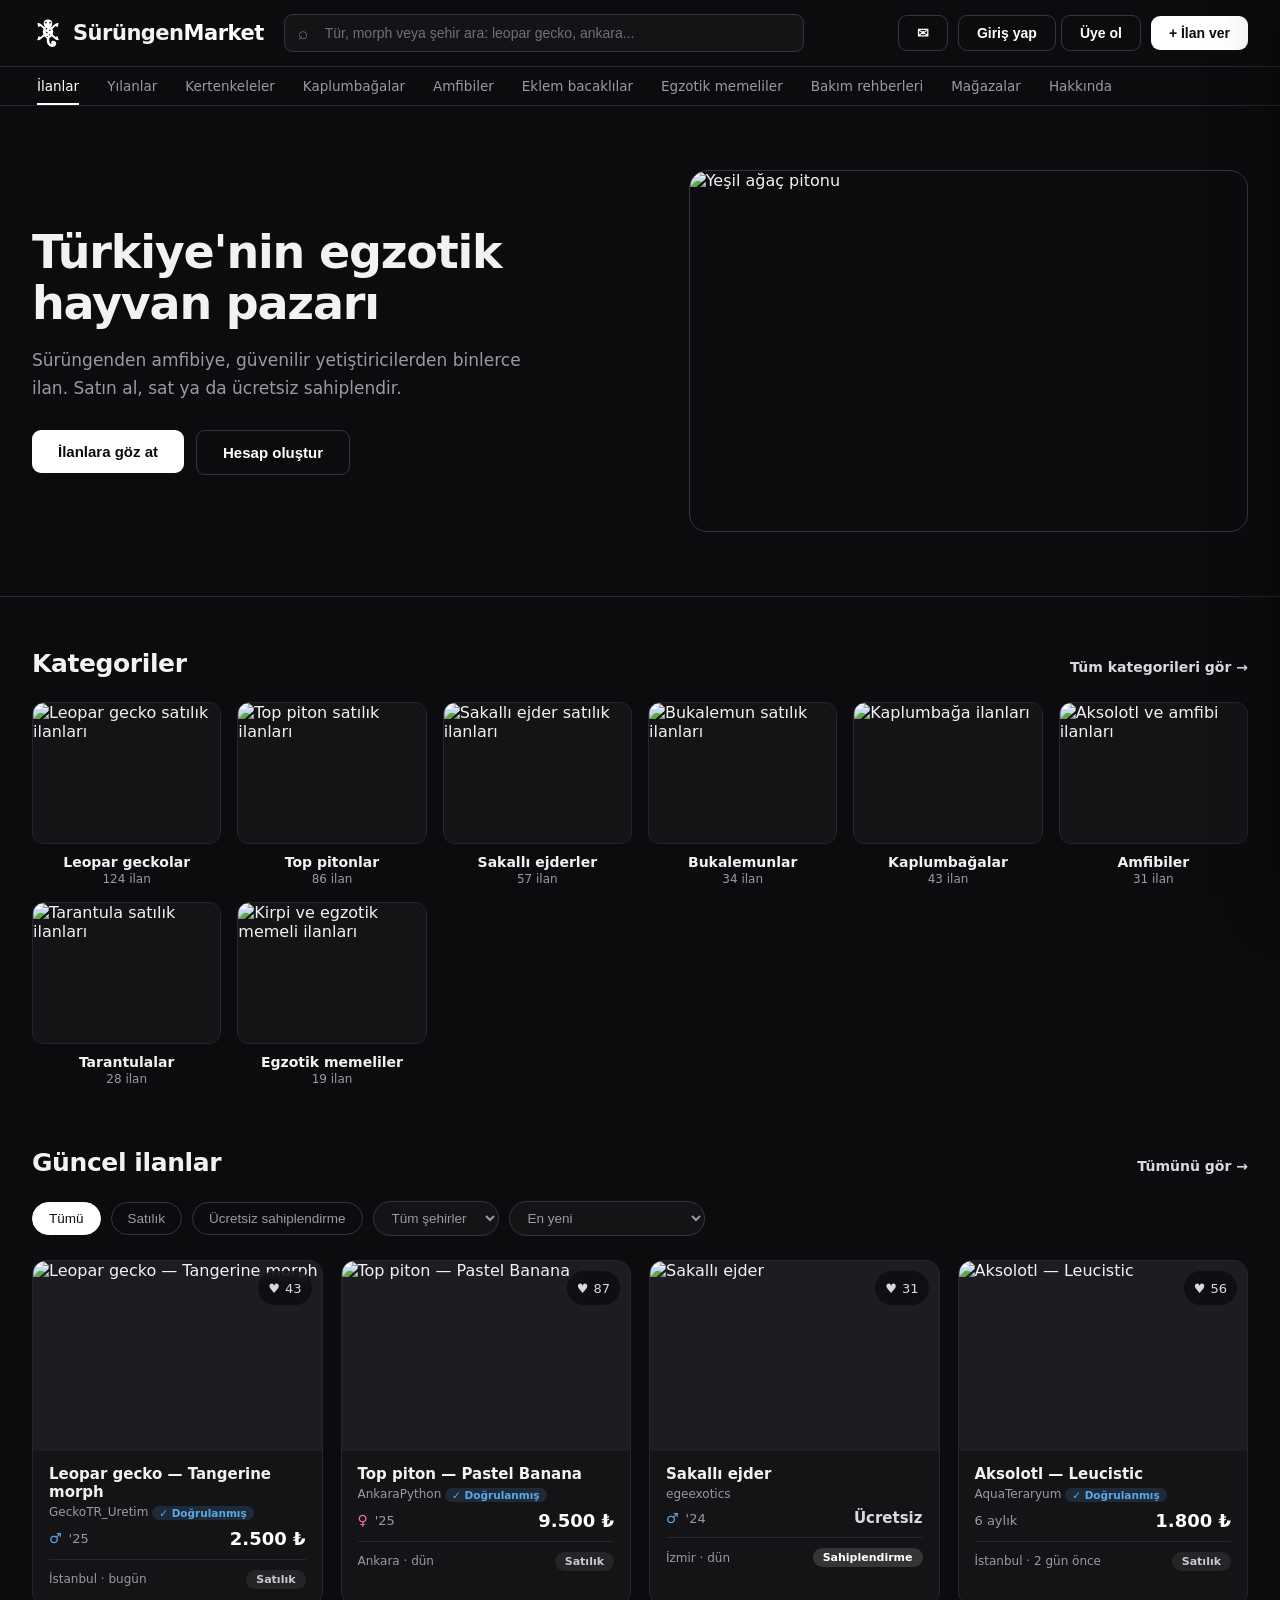
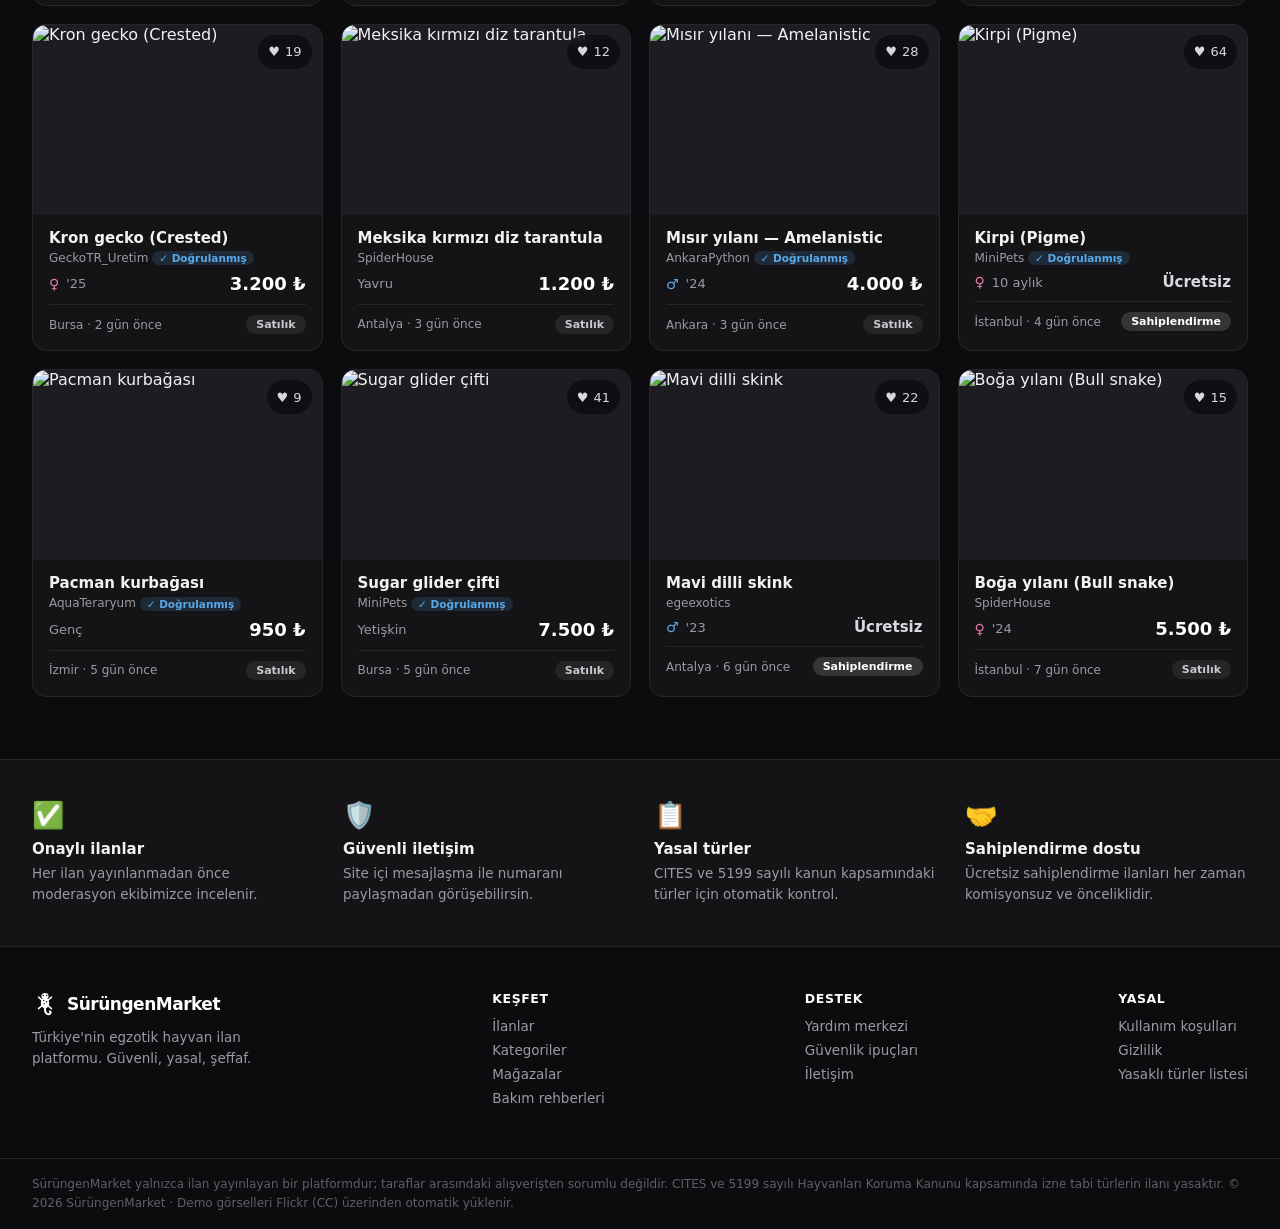
==== index.html @ 418d8f0f "Add files via upload" ====
<!DOCTYPE html>
<html lang="tr">
<head>
<meta charset="UTF-8">
<meta name="viewport" content="width=device-width, initial-scale=1.0">
<title>Sürüngen Market — Türkiye'nin Egzotik Hayvan Pazarı | Satılık & Ücretsiz Sahiplendirme İlanları</title>
<meta name="description" content="Türkiye'nin en kapsamlı egzotik hayvan ilan platformu ve bakım rehberi. Leopar gecko, top piton, sakallı ejder, aksolotl, çinçilla, sultan papağanı ve 70+ tür için detaylı bakım bilgisi. Satılık ilanlar ve ücretsiz sahiplendirme, güvenli site içi mesajlaşma, doğrulanmış satıcılar.">
<meta name="keywords" content="egzotik hayvan, sürüngen satılık, leopar gecko fiyat, top piton satılık, ball python, sakallı ejder, bearded dragon, aksolotl satılık, kron gecko, crested gecko, mısır yılanı, corn snake, tarantula satılık, kirpi sahiplendirme, sugar glider, bukalemun, kaplumbağa, amfibi, teraryum, morph, hayvan sahiplendirme, egzotik hayvan ilanları türkiye">
<meta name="author" content="SürüngenMarket">
<meta name="robots" content="index, follow, max-image-preview:large">
<meta name="theme-color" content="#0c0c0e">
<link rel="canonical" href="https://www.surungenmarket.com/">
<meta property="og:type" content="website">
<meta property="og:site_name" content="SürüngenMarket">
<meta property="og:title" content="Sürüngen Market — Türkiye'nin Egzotik Hayvan Pazarı">
<meta property="og:description" content="Sürüngenden amfibiye binlerce egzotik hayvan ilanı. Satın al, sat ya da ücretsiz sahiplendir. Bakım rehberleri ve güvenli mesajlaşma ile.">
<meta property="og:url" content="https://www.surungenmarket.com/">
<meta property="og:image" content="https://www.surungenmarket.com/og-image.jpg">
<meta property="og:locale" content="tr_TR">
<meta name="twitter:card" content="summary_large_image">
<meta name="twitter:title" content="Sürüngen Market — Türkiye'nin Egzotik Hayvan Pazarı">
<meta name="twitter:description" content="Leopar gecko, top piton, aksolotl ve daha fazlası. Türkiye'nin egzotik hayvan ilan platformu.">
<script type="application/ld+json">
{
  "@context": "https://schema.org",
  "@type": "Organization",
  "name": "SürüngenMarket",
  "url": "https://www.surungenmarket.com",
  "logo": "https://www.surungenmarket.com/logo.svg",
  "description": "Türkiye'nin egzotik hayvan ilan ve ücretsiz sahiplendirme platformu",
  "areaServed": "TR",
  "sameAs": []
}
</script>
<script type="application/ld+json">
{
  "@context": "https://schema.org",
  "@type": "WebSite",
  "name": "SürüngenMarket",
  "url": "https://www.surungenmarket.com",
  "inLanguage": "tr",
  "potentialAction": {
    "@type": "SearchAction",
    "target": "https://www.surungenmarket.com/ara?q={search_term_string}",
    "query-input": "required name=search_term_string"
  }
}
</script>
<script type="application/ld+json">
{
  "@context": "https://schema.org",
  "@type": "FAQPage",
  "mainEntity": [
    { "@type": "Question", "name": "SürüngenMarket'te ilan vermek ücretli mi?", "acceptedAnswer": { "@type": "Answer", "text": "Hayır. İlan vermek ve sahiplendirme ilanları tamamen ücretsizdir. Ücretsiz sahiplendirme ilanları her zaman komisyonsuzdur." } },
    { "@type": "Question", "name": "Türkiye'de hangi egzotik hayvanlar yasal?", "acceptedAnswer": { "@type": "Answer", "text": "Leopar gecko, top piton, mısır yılanı, sakallı ejder, aksolotl gibi üretim kökenli türler yasaldır. CITES kapsamındaki türler, zehirli yılanlar, timsahlar ve doğadan toplanmış yerli türler yasaktır veya izne tabidir." } },
    { "@type": "Question", "name": "Leopar gecko bakımı zor mu?", "acceptedAnswer": { "@type": "Answer", "text": "Leopar gecko, başlangıç seviyesi için en uygun sürüngenlerden biridir. 60x40 cm teraryum, alttan ısıtma (28-32°C) ve böcek bazlı beslenme ile 15-20 yıl yaşayabilir." } },
    { "@type": "Question", "name": "Egzotik hayvan alırken nelere dikkat etmeliyim?", "acceptedAnswer": { "@type": "Answer", "text": "Üretim belgesini isteyin, hayvanı elden teslim alın, görmeden kapora göndermeyin, sağlık durumunu kontrol edin ve türün yasal statüsünü doğrulayın." } }
  ]
}
</script>
<style>
  :root {
    --bg: #0c0c0e;
    --bg-2: #141417;
    --bg-3: #1c1c21;
    --border: #26262c;
    --border-2: #35353d;
    --text: #f2f2f4;
    --muted: #9a9aa3;
    --blue: #5aa8e8;
    --pink: #e87aa4;
    --red: #ff6b6b;
  }
  * { margin: 0; padding: 0; box-sizing: border-box; }
  html { scroll-behavior: smooth; }
  body { font-family: 'Segoe UI', system-ui, -apple-system, sans-serif; background: var(--bg); color: var(--text); }
  img { display: block; }

  /* ---------- Üst bar ---------- */
  header { background: var(--bg); position: sticky; top: 0; z-index: 50; border-bottom: 1px solid var(--border); }
  .topbar { display: flex; align-items: center; gap: 20px; padding: 14px 32px; max-width: 1360px; margin: 0 auto; }
  .logo { font-size: 21px; font-weight: 800; letter-spacing: -0.5px; white-space: nowrap; display: flex; align-items: center; gap: 9px; cursor: pointer; user-select: none; transition: opacity .15s; }
  .logo:hover { opacity: .85; }
  .logo svg { flex-shrink: 0; transition: transform .3s ease; }
  .logo:hover svg { transform: rotate(-8deg); }
  .logo span { color: #fff; }
  .search { flex: 1; max-width: 520px; position: relative; }
  .search input {
    width: 100%; padding: 10px 16px 10px 40px; border-radius: 9px; border: 1px solid var(--border-2);
    background: var(--bg-2); color: #fff; font-size: 14px; outline: none; transition: border-color .2s, box-shadow .2s;
  }
  .search input:focus { border-color: #fff; box-shadow: 0 0 0 3px rgba(255,255,255,.1); }
  .search input::placeholder { color: #6f6f78; }
  .search::before { content: "⌕"; position: absolute; left: 14px; top: 50%; transform: translateY(-50%); color: #6f6f78; font-size: 17px; }
  .auth { margin-left: auto; display: flex; gap: 10px; align-items: center; }
  .btn { padding: 9px 18px; border-radius: 9px; font-size: 14px; font-weight: 600; cursor: pointer; border: none; transition: transform .15s, opacity .15s, background .15s; }
  .btn:hover { opacity: .9; transform: translateY(-1px); }
  .btn:active { transform: scale(.97); }
  .btn-ghost { background: transparent; color: #fff; border: 1px solid var(--border-2); }
  .btn-ghost:hover { background: var(--bg-3); }
  .btn-primary { background: #fff; color: #0c0c0e; }
  nav ul { display: flex; gap: 2px; list-style: none; max-width: 1360px; margin: 0 auto; padding: 0 24px; overflow-x: auto; border-top: 1px solid var(--border); }
  nav a { display: block; padding: 11px 13px; color: var(--muted); text-decoration: none; font-size: 13.5px; font-weight: 500; white-space: nowrap; position: relative; transition: color .15s; }
  nav a::after { content: ""; position: absolute; left: 13px; right: 13px; bottom: 0; height: 2px; background: #fff; transform: scaleX(0); transition: transform .2s; }
  nav a:hover, nav a.active { color: #fff; }
  nav a:hover::after, nav a.active::after { transform: scaleX(1); }

  /* ---------- Hero ---------- */
  .hero { position: relative; overflow: hidden; border-bottom: 1px solid var(--border); }
  .hero-inner { max-width: 1360px; margin: 0 auto; padding: 64px 32px; display: flex; align-items: center; gap: 48px; }
  .hero h1 { font-size: 46px; font-weight: 800; letter-spacing: -1.2px; line-height: 1.12; margin-bottom: 16px; }
  .hero p { color: var(--muted); font-size: 17px; line-height: 1.65; max-width: 500px; margin-bottom: 28px; }
  .hero .actions { display: flex; gap: 12px; }
  .hero .btn { padding: 13px 26px; font-size: 15px; }
  .hero-img { margin-left: auto; width: 46%; max-width: 560px; border-radius: 18px; overflow: hidden; border: 1px solid var(--border-2); animation: float 7s ease-in-out infinite; }
  .hero-img img { width: 100%; height: 360px; object-fit: cover; }
  @keyframes float { 0%,100% { transform: translateY(0); } 50% { transform: translateY(-10px); } }

  /* ---------- Bölümler ---------- */
  .section { max-width: 1360px; margin: 0 auto; padding: 52px 32px 10px; }
  .section-head { display: flex; align-items: baseline; justify-content: space-between; margin-bottom: 24px; }
  .section-head h2 { font-size: 25px; font-weight: 700; letter-spacing: -0.4px; }
  .section-head a { color: #d8d8de; font-size: 14px; font-weight: 600; text-decoration: none; }
  .section-head a:hover { color: #fff; text-decoration: underline; }

  .reveal { opacity: 0; transform: translateY(24px); transition: opacity .6s ease, transform .6s ease; }
  .reveal.in { opacity: 1; transform: translateY(0); }

  /* Kategoriler */
  .cats { display: grid; grid-template-columns: repeat(auto-fill, minmax(170px, 1fr)); gap: 16px; }
  .cat { text-decoration: none; color: var(--text); }
  .cat .thumb { border-radius: 12px; overflow: hidden; border: 1px solid var(--border); background: var(--bg-2); transition: transform .25s ease, border-color .25s, box-shadow .25s; }
  .cat .thumb img { width: 100%; height: 140px; object-fit: cover; transition: transform .45s ease; }
  .cat:hover .thumb { transform: translateY(-5px); border-color: #fff; box-shadow: 0 14px 30px rgba(0,0,0,.45); }
  .cat:hover .thumb img { transform: scale(1.09); }
  .cat .name { font-size: 14px; font-weight: 600; text-align: center; margin-top: 10px; }
  .cat .count { font-size: 12px; color: var(--muted); text-align: center; margin-top: 2px; }

  /* Filtreler */
  .filters { display: flex; gap: 10px; flex-wrap: wrap; align-items: center; margin-bottom: 24px; }
  .chip { padding: 8px 16px; border-radius: 99px; border: 1px solid var(--border-2); background: transparent; font-size: 13.5px; font-weight: 500; color: var(--muted); cursor: pointer; transition: all .2s; }
  .chip:hover { border-color: #fff; color: #fff; transform: translateY(-1px); }
  .chip.active { background: #fff; border-color: #fff; color: #0c0c0e; }
  .filters select { padding: 8px 14px; border-radius: 99px; border: 1px solid var(--border-2); background: var(--bg-2); font-size: 13.5px; color: var(--muted); cursor: pointer; outline: none; }

  /* İlan kartları */
  .grid { display: grid; grid-template-columns: repeat(auto-fill, minmax(240px, 1fr)); gap: 18px; padding-bottom: 52px; }
  .card {
    background: var(--bg-2); border: 1px solid var(--border); border-radius: 14px; overflow: hidden; cursor: pointer;
    transition: transform .25s ease, box-shadow .25s ease, border-color .25s;
  }
  .card:hover { transform: translateY(-6px); box-shadow: 0 18px 40px rgba(0,0,0,.5); border-color: var(--border-2); }
  .card .photo { height: 190px; position: relative; overflow: hidden; background: var(--bg-3); }
  .card .photo img { width: 100%; height: 100%; object-fit: cover; transition: transform .5s ease; }
  .card:hover .photo img { transform: scale(1.1); }
  .card .fav {
    position: absolute; top: 10px; right: 10px; background: rgba(12,12,14,.72); backdrop-filter: blur(4px);
    min-width: 34px; height: 34px; padding: 0 10px; border-radius: 99px; display: flex; align-items: center; justify-content: center;
    gap: 5px; font-size: 13px; color: #d8d8de; cursor: pointer; transition: transform .2s, color .2s; z-index: 2;
  }
  .card .fav:hover { transform: scale(1.12); color: var(--red); }
  .card .fav.liked { color: var(--red); }
  .card .body { padding: 14px 16px 16px; }
  .card .title { font-size: 15px; font-weight: 600; margin-bottom: 4px; }
  .card .seller { font-size: 12px; color: var(--muted); margin-bottom: 8px; }
  .card .row { display: flex; align-items: center; justify-content: space-between; }
  .card .info { display: flex; align-items: center; gap: 7px; font-size: 13px; color: var(--muted); }
  .sex { font-weight: 700; font-size: 14px; }
  .sex.m { color: var(--blue); }
  .sex.f { color: var(--pink); }
  .card .price { font-size: 18px; font-weight: 700; color: #fff; }
  .card .price.free { color: #d8d8de; font-size: 15px; }
  .card .foot { display: flex; align-items: center; justify-content: space-between; margin-top: 10px; padding-top: 10px; border-top: 1px solid var(--border); font-size: 12px; color: var(--muted); }
  .badge { font-size: 11px; font-weight: 600; padding: 3px 10px; border-radius: 99px; }
  .badge.satis { background: rgba(255,255,255,.07); color: #c9c9ce; }
  .badge.sahiplendirme { background: rgba(255,255,255,.14); color: #fff; }

  /* Güven şeridi */
  .trust { border-top: 1px solid var(--border); background: var(--bg-2); }
  .trust-inner { max-width: 1360px; margin: 0 auto; padding: 40px 32px; display: grid; grid-template-columns: repeat(auto-fit, minmax(220px, 1fr)); gap: 28px; }
  .trust-item .t-icon { font-size: 26px; margin-bottom: 10px; }
  .trust-item h3 { font-size: 15px; font-weight: 700; margin-bottom: 5px; }
  .trust-item p { font-size: 13.5px; color: var(--muted); line-height: 1.6; }

  /* Footer */
  footer { border-top: 1px solid var(--border); color: var(--muted); }
  .foot-inner { max-width: 1360px; margin: 0 auto; padding: 44px 32px; display: flex; flex-wrap: wrap; gap: 40px; justify-content: space-between; font-size: 13.5px; }
  footer .logo { font-size: 17px; }
  footer ul { list-style: none; }
  footer li { margin-bottom: 8px; }
  footer a { color: var(--muted); text-decoration: none; transition: color .15s; }
  footer a:hover { color: #fff; }
  footer h4 { color: #fff; font-size: 12.5px; text-transform: uppercase; letter-spacing: .6px; margin-bottom: 12px; }
  .legal { border-top: 1px solid var(--border); }
  .legal p { max-width: 1360px; margin: 0 auto; padding: 16px 32px; font-size: 12px; color: #5f5f68; line-height: 1.6; }

  /* ---------- İlan detay ---------- */
  #detail { display: none; max-width: 1360px; margin: 0 auto; padding: 20px 32px 64px; }
  #detail.open { display: block; animation: fadeIn .25s ease; }
  .crumb { display: flex; align-items: center; gap: 8px; font-size: 13px; color: var(--muted); margin-bottom: 20px; flex-wrap: wrap; }
  .crumb a { color: var(--muted); text-decoration: none; }
  .crumb a:hover { color: #fff; }
  .crumb .back { color: #fff; font-weight: 600; cursor: pointer; margin-right: 8px; }
  .d-grid { display: grid; grid-template-columns: 1.15fr .85fr; gap: 28px; align-items: start; }
  .d-photo { border-radius: 16px; overflow: hidden; border: 1px solid var(--border); background: var(--bg-2); }
  .d-photo img { width: 100%; height: 460px; object-fit: cover; }
  .d-thumbs { display: flex; gap: 10px; margin-top: 12px; }
  .d-thumbs img { width: 86px; height: 64px; object-fit: cover; border-radius: 9px; border: 2px solid transparent; cursor: pointer; opacity: .65; transition: all .2s; }
  .d-thumbs img:hover { opacity: 1; }
  .d-thumbs img.on { border-color: #fff; opacity: 1; }
  .d-desc { background: var(--bg-2); border: 1px solid var(--border); border-radius: 14px; padding: 18px 20px; margin-top: 18px; font-size: 14.5px; line-height: 1.7; color: #d4d4da; }
  .d-desc b { color: #fff; }
  .d-actions { display: flex; gap: 26px; justify-content: center; margin-top: 18px; color: var(--muted); font-size: 13px; }
  .d-actions span { display: flex; flex-direction: column; align-items: center; gap: 4px; cursor: pointer; transition: color .15s, transform .15s; }
  .d-actions span:hover { color: #fff; transform: translateY(-2px); }
  .d-actions span.liked-act { color: #ff6b6b; }
  .d-actions .i { font-size: 19px; }
  .d-info { background: var(--bg-2); border: 1px solid var(--border); border-radius: 16px; padding: 26px; position: sticky; top: 96px; }
  .d-info h1 { font-size: 27px; font-weight: 800; letter-spacing: -0.5px; line-height: 1.2; margin-bottom: 8px; }
  .d-info .kind { font-size: 14px; color: var(--muted); }
  .d-info .lat { font-size: 13px; color: var(--muted); font-style: italic; }
  .d-info .aid { font-size: 12px; color: #6f6f78; margin-top: 2px; }
  .d-price { font-size: 32px; font-weight: 800; margin: 16px 0; }
  .d-price.free { font-size: 26px; }
  .d-info .btn { width: 100%; padding: 13px; font-size: 15px; margin-bottom: 10px; }
  .d-specs { margin-top: 18px; font-size: 14px; }
  .d-specs .sp { display: flex; align-items: center; gap: 10px; padding: 7px 0; }
  .d-specs .k { color: var(--muted); min-width: 92px; font-weight: 600; font-size: 13px; }
  .d-specs .v { color: #e8e8ee; }
  .traits { display: flex; gap: 6px; flex-wrap: wrap; }
  .trait { font-size: 11.5px; font-weight: 600; padding: 3px 10px; border-radius: 99px; background: rgba(255,255,255,.07); color: #c9c9ce; }
  .trait.g { background: rgba(255,255,255,.12); color: #fff; }
  .seller-card { display: flex; align-items: center; gap: 12px; margin-top: 20px; padding-top: 18px; border-top: 1px solid var(--border); }
  .avatar { width: 44px; height: 44px; border-radius: 50%; background: rgba(255,255,255,.1); color: #fff; display: flex; align-items: center; justify-content: center; font-weight: 700; font-size: 15px; }
  .seller-card .sn { font-size: 14.5px; font-weight: 600; }
  .seller-card .sl { font-size: 12.5px; color: var(--muted); }
  .seller-card .btn { width: auto; margin: 0 0 0 auto; padding: 8px 16px; font-size: 13px; }
  @media (max-width: 900px) {
    .d-grid { grid-template-columns: 1fr; }
    .d-photo img { height: 280px; }
    .d-info { position: static; }
    #detail { padding: 16px 16px 48px; }
  }

  /* ---------- Modallar ---------- */
  .overlay { position: fixed; inset: 0; background: rgba(0,0,0,.7); display: none; align-items: flex-start; justify-content: center; z-index: 100; padding: 40px 16px; overflow-y: auto; }
  .overlay.open { display: flex; animation: fadeIn .2s ease; }
  @keyframes fadeIn { from { opacity: 0; } to { opacity: 1; } }
  .modal { background: var(--bg-2); border: 1px solid var(--border-2); border-radius: 16px; width: 100%; max-width: 560px; padding: 28px; animation: pop .25s ease; }
  @keyframes pop { from { transform: translateY(16px); opacity: 0; } to { transform: none; opacity: 1; } }
  .modal h2 { font-size: 20px; font-weight: 700; margin-bottom: 4px; }
  .modal .sub { font-size: 13.5px; color: var(--muted); margin-bottom: 20px; }
  .form-grid { display: grid; grid-template-columns: 1fr 1fr; gap: 14px; }
  .field { display: flex; flex-direction: column; gap: 6px; }
  .field.full { grid-column: 1 / -1; }
  .field label { font-size: 13px; font-weight: 600; }
  .field label .req { color: var(--red); }
  .field input, .field select, .field textarea {
    padding: 10px 12px; border: 1px solid var(--border-2); border-radius: 9px; font-size: 14px;
    font-family: inherit; outline: none; transition: border-color .15s; background: var(--bg); color: #fff;
  }
  .field input:focus, .field select:focus, .field textarea:focus { border-color: #fff; }
  .segment { display: flex; gap: 8px; }
  .segment button { flex: 1; padding: 10px; border: 1px solid var(--border-2); border-radius: 9px; background: var(--bg); color: var(--muted); font-size: 14px; font-weight: 500; cursor: pointer; transition: all .15s; }
  .segment button.sel-m { border-color: var(--blue); background: rgba(90,168,232,.12); color: var(--blue); }
  .segment button.sel-f { border-color: var(--pink); background: rgba(232,122,164,.12); color: var(--pink); }
  .segment button.sel-x { border-color: #fff; background: rgba(255,255,255,.08); color: #fff; }
  .upload {
    border: 1.5px dashed var(--border-2); border-radius: 10px; padding: 18px; text-align: center;
    color: var(--muted); font-size: 13.5px; cursor: pointer; transition: border-color .2s, background .2s;
  }
  .upload:hover, .upload.drag { border-color: #fff; background: rgba(255,255,255,.04); }
  .upload input { display: none; }
  .previews { display: flex; gap: 8px; margin-top: 10px; flex-wrap: wrap; }
  .previews .pv { position: relative; }
  .previews img { width: 74px; height: 56px; object-fit: cover; border-radius: 8px; border: 1px solid var(--border-2); }
  .previews .rm {
    position: absolute; top: -6px; right: -6px; width: 20px; height: 20px; border-radius: 50%;
    background: var(--red); color: #fff; font-size: 12px; line-height: 20px; text-align: center; cursor: pointer;
  }
  .modal .actions { display: flex; gap: 10px; justify-content: flex-end; margin-top: 22px; }
  .btn-cancel { background: var(--bg-3); color: var(--text); }
  .hint { font-size: 12px; color: var(--muted); }
  .form-err { display: none; color: var(--red); font-size: 13px; margin-top: 12px; }

  /* ---------- Üyelik ---------- */
  .tabs { display: flex; gap: 8px; margin-bottom: 18px; }
  .tab { flex: 1; padding: 10px; border-radius: 9px; border: 1px solid var(--border-2); background: transparent; color: var(--muted); font-size: 14px; font-weight: 600; cursor: pointer; transition: all .15s; }
  .tab.on { background: #fff; border-color: #fff; color: #0c0c0e; }

  /* ---------- Toast ---------- */
  .toast { position: fixed; bottom: 24px; right: 24px; z-index: 200; background: var(--bg-3); border: 1px solid var(--border-2); border-left: 3px solid #fff; padding: 13px 18px; border-radius: 10px; font-size: 13.5px; display: none; animation: pop .25s ease; max-width: 320px; }

  /* ---------- Doğrulama & rozet ---------- */
  .vbadge { display: inline-flex; align-items: center; gap: 3px; font-size: 11px; font-weight: 700; padding: 2px 9px; border-radius: 99px; background: rgba(90,168,232,.15); color: var(--blue); white-space: nowrap; vertical-align: middle; }
  .vbadge.sm { font-size: 10.5px; padding: 1px 7px; }
  .v-step { display: flex; align-items: center; gap: 10px; font-size: 14.5px; font-weight: 700; margin: 14px 0 8px; }
  .v-num { width: 24px; height: 24px; border-radius: 50%; background: rgba(255,255,255,.1); display: inline-flex; align-items: center; justify-content: center; font-size: 12.5px; }
  .v-num.v-ok { background: rgba(90,168,232,.18); color: var(--blue); }
  .v-info { font-size: 13.5px; color: var(--muted); line-height: 1.6; margin-bottom: 12px; }
  .unverified-chip { color: var(--amber, #f0b25a) !important; border-color: rgba(240,178,90,.4) !important; }

  /* ---------- Mesajlaşma ---------- */
  .msg-btn { position: relative; }
  .msg-btn .dot { position: absolute; top: 3px; right: 5px; width: 9px; height: 9px; border-radius: 50%; background: var(--red); display: none; }
  .msg-btn .dot.on { display: block; }
  .chat {
    position: fixed; top: 0; right: -400px; width: 380px; max-width: 96vw; height: 100vh; z-index: 120;
    background: var(--bg-2); border-left: 1px solid var(--border-2); display: flex; flex-direction: column;
    transition: right .3s ease; box-shadow: -20px 0 50px rgba(0,0,0,.5);
  }
  .chat.open { right: 0; }
  .chat-head { padding: 14px 16px; border-bottom: 1px solid var(--border); display: flex; align-items: center; gap: 11px; }
  .chat-head .avatar { width: 36px; height: 36px; font-size: 13px; flex-shrink: 0; }
  .chat-head .cn { font-size: 14.5px; font-weight: 700; }
  .chat-head .cl { font-size: 12px; color: var(--muted); max-width: 200px; overflow: hidden; text-overflow: ellipsis; white-space: nowrap; }
  .chat-head .x { margin-left: auto; cursor: pointer; color: var(--muted); font-size: 17px; padding: 4px 9px; border-radius: 7px; transition: all .15s; }
  .chat-head .x:hover { background: var(--bg-3); color: #fff; }
  .chat-head .bk { cursor: pointer; color: var(--muted); font-size: 16px; padding: 4px; }
  .chat-head .bk:hover { color: #fff; }
  .chat-body { flex: 1; overflow-y: auto; padding: 16px; display: flex; flex-direction: column; gap: 10px; }
  .bubble { max-width: 80%; padding: 9px 13px; border-radius: 14px; font-size: 13.5px; line-height: 1.5; animation: pop .2s ease; }
  .bubble.me { align-self: flex-end; background: #fff; color: #0c0c0e; border-bottom-right-radius: 4px; }
  .bubble.them { align-self: flex-start; background: var(--bg-3); border: 1px solid var(--border); border-bottom-left-radius: 4px; }
  .bubble .bt { display: block; font-size: 10.5px; opacity: .55; margin-top: 3px; text-align: right; }
  .ctx { align-self: center; text-align: center; font-size: 12px; color: var(--muted); background: var(--bg); border: 1px solid var(--border); padding: 6px 14px; border-radius: 99px; }
  .typing { align-self: flex-start; color: var(--muted); font-size: 12.5px; padding: 2px 6px; display: none; }
  .typing.on { display: block; animation: pop .2s ease; }
  .chat-input { padding: 12px 14px; border-top: 1px solid var(--border); display: flex; gap: 8px; }
  .chat-input input { flex: 1; padding: 11px 14px; border-radius: 99px; border: 1px solid var(--border-2); background: var(--bg); color: #fff; font-size: 13.5px; outline: none; }
  .chat-input input:focus { border-color: #fff; }
  .chat-input button { padding: 0 18px; border-radius: 99px; border: none; background: #fff; color: #0c0c0e; font-weight: 700; font-size: 13.5px; cursor: pointer; }
  .inbox { flex: 1; overflow-y: auto; }
  .ib-row { display: flex; gap: 12px; padding: 14px 16px; border-bottom: 1px solid var(--border); cursor: pointer; transition: background .15s; align-items: center; }
  .ib-row:hover { background: var(--bg-3); }
  .ib-row .avatar { width: 38px; height: 38px; font-size: 13px; flex-shrink: 0; }
  .ib-row .ibn { font-size: 14px; font-weight: 600; }
  .ib-row .ibl { font-size: 12.5px; color: var(--muted); max-width: 220px; overflow: hidden; text-overflow: ellipsis; white-space: nowrap; margin-top: 2px; }
  .ib-row .ibu { margin-left: auto; background: var(--red); color: #fff; font-size: 11px; font-weight: 700; min-width: 20px; height: 20px; border-radius: 99px; display: flex; align-items: center; justify-content: center; }
  .ib-empty { padding: 40px 20px; text-align: center; color: var(--muted); font-size: 13.5px; line-height: 1.7; }

  /* ---------- İç sayfalar ---------- */
  #page { display: none; max-width: 1080px; margin: 0 auto; padding: 28px 32px 72px; }
  #page.open { display: block; animation: fadeIn .25s ease; }
  .article h1 { font-size: 32px; font-weight: 800; letter-spacing: -0.8px; margin-bottom: 10px; }
  .article .lead { font-size: 16px; color: var(--muted); line-height: 1.7; margin-bottom: 28px; max-width: 760px; }
  .article h2 { font-size: 21px; font-weight: 700; margin: 30px 0 12px; }
  .article h3 { font-size: 16px; font-weight: 700; margin: 20px 0 8px; }
  .article p { font-size: 14.5px; line-height: 1.75; color: #d4d4da; margin-bottom: 12px; max-width: 800px; }
  .article ul, .article ol { margin: 0 0 14px 22px; font-size: 14.5px; line-height: 1.8; color: #d4d4da; }
  .article a { color: #fff; }
  .article .note { background: var(--bg-2); border: 1px solid var(--border-2); border-left: 3px solid #fff; border-radius: 0 10px 10px 0; padding: 14px 18px; font-size: 13.5px; color: #d4d4da; line-height: 1.7; margin: 18px 0; max-width: 800px; }
  .article .note.warn { border-left-color: var(--red); }
  .guide-grid { display: grid; grid-template-columns: repeat(auto-fill, minmax(230px, 1fr)); gap: 16px; margin-top: 24px; }
  .g-card { background: var(--bg-2); border: 1px solid var(--border); border-radius: 14px; overflow: hidden; cursor: pointer; transition: transform .25s ease, box-shadow .25s ease, border-color .25s; }
  .g-card:hover { transform: translateY(-5px); box-shadow: 0 16px 36px rgba(0,0,0,.5); border-color: var(--border-2); }
  .g-card .gp { height: 130px; overflow: hidden; }
  .g-card .gp img { width: 100%; height: 100%; object-fit: cover; transition: transform .45s ease; }
  .g-card:hover .gp img { transform: scale(1.08); }
  .g-card .gb { padding: 13px 15px 15px; }
  .g-card .gn { font-size: 14.5px; font-weight: 700; }
  .g-card .gl { font-size: 12px; color: var(--muted); font-style: italic; margin: 2px 0 8px; }
  .lvl { font-size: 11px; font-weight: 600; padding: 3px 10px; border-radius: 99px; background: rgba(255,255,255,.08); color: #d8d8de; }
  .lvl.ileri { background: rgba(255,107,107,.14); color: var(--red); }
  .spec-table { width: 100%; max-width: 800px; border: 1px solid var(--border); border-radius: 12px; border-collapse: separate; border-spacing: 0; overflow: hidden; margin: 18px 0; font-size: 14px; }
  .spec-table td { padding: 11px 16px; border-bottom: 1px solid var(--border); }
  .spec-table tr:last-child td { border-bottom: none; }
  .spec-table td:first-child { color: var(--muted); font-weight: 600; font-size: 13px; width: 190px; background: var(--bg-2); }
  .faq details { background: var(--bg-2); border: 1px solid var(--border); border-radius: 12px; margin-bottom: 10px; max-width: 800px; overflow: hidden; }
  .faq summary { padding: 15px 18px; font-size: 14.5px; font-weight: 600; cursor: pointer; list-style: none; display: flex; justify-content: space-between; align-items: center; transition: background .15s; }
  .faq summary:hover { background: var(--bg-3); }
  .faq summary::after { content: "+"; font-size: 18px; color: var(--muted); }
  .faq details[open] summary::after { content: "−"; }
  .faq details p { padding: 0 18px 15px; font-size: 14px; line-height: 1.7; color: #d4d4da; margin: 0; }
  .store-grid { display: grid; grid-template-columns: repeat(auto-fill, minmax(250px, 1fr)); gap: 16px; margin-top: 24px; }
  .store { background: var(--bg-2); border: 1px solid var(--border); border-radius: 14px; padding: 20px; display: flex; gap: 14px; align-items: center; transition: transform .2s, border-color .2s; }
  .store:hover { transform: translateY(-4px); border-color: var(--border-2); }
  .store .avatar { width: 50px; height: 50px; font-size: 17px; }
  .store .stn { font-size: 15px; font-weight: 700; }
  .store .stl { font-size: 12.5px; color: var(--muted); margin: 2px 0 8px; }
  .store button { font-size: 12.5px; padding: 6px 12px; }
  .contact-form { max-width: 520px; display: flex; flex-direction: column; gap: 14px; margin-top: 20px; }

  /* ---------- Mağaza profili & yorumlar ---------- */
  .profile-head { display: flex; align-items: center; gap: 18px; background: var(--bg-2); border: 1px solid var(--border); border-radius: 16px; padding: 24px; flex-wrap: wrap; }
  .profile-head .avatar { width: 64px; height: 64px; font-size: 22px; }
  .profile-head .pn { font-size: 22px; font-weight: 800; }
  .profile-head .pl { font-size: 13.5px; color: var(--muted); margin-top: 3px; }
  .profile-stats { display: flex; gap: 26px; margin-left: auto; flex-wrap: wrap; }
  .profile-stats .ps { text-align: center; }
  .profile-stats .ps .v { font-size: 19px; font-weight: 800; }
  .profile-stats .ps .l { font-size: 11.5px; color: var(--muted); margin-top: 2px; }
  .stars { color: var(--amber, #f0b25a); letter-spacing: 1px; }
  .review { background: var(--bg-2); border: 1px solid var(--border); border-radius: 12px; padding: 15px 18px; margin-bottom: 10px; max-width: 800px; }
  .review .rh { display: flex; align-items: center; gap: 10px; margin-bottom: 6px; }
  .review .rh .avatar { width: 30px; height: 30px; font-size: 11px; }
  .review .rn { font-size: 13.5px; font-weight: 700; }
  .review .rd { font-size: 12px; color: var(--muted); margin-left: auto; }
  .review .rt { font-size: 13.5px; line-height: 1.65; color: #d4d4da; }
  .review .rbadge { font-size: 10.5px; font-weight: 700; padding: 2px 8px; border-radius: 99px; background: rgba(255,255,255,.08); color: #c9c9ce; }
  .rv-form { background: var(--bg-2); border: 1px solid var(--border); border-radius: 12px; padding: 18px; max-width: 800px; margin-top: 16px; display: flex; flex-direction: column; gap: 12px; }

  @media (max-width: 760px) {
    .topbar { flex-wrap: wrap; padding: 12px 16px; }
    #page { padding: 20px 16px 48px; }
    .search { order: 3; max-width: none; flex-basis: 100%; }
    .hero-inner { flex-direction: column; padding: 40px 20px; }
    .hero h1 { font-size: 32px; }
    .hero-img { width: 100%; margin: 0; }
    .hero-img img { height: 220px; }
    .section { padding: 36px 16px 8px; }
    .form-grid { grid-template-columns: 1fr; }
  }
</style>
</head>
<body>

<header>
  <div class="topbar">
    <div class="logo" onclick="goHome()" title="Ana sayfa">
      <svg width="32" height="32" viewBox="0 0 40 40" fill="none" xmlns="http://www.w3.org/2000/svg" aria-label="SürüngenMarket leopar gecko logosu">
        <path d="M15.5 14 L10 9.5 M10 9.5 L7.8 8.6 M10 9.5 L8.6 11.2 M24.5 14 L30 9.5 M30 9.5 L32.2 8.6 M30 9.5 L31.4 11.2 M15.5 22.5 L10 27 M10 27 L7.8 27.9 M10 27 L8.6 25.3 M24.5 22.5 L30 27 M30 27 L32.2 27.9 M30 27 L31.4 25.3" stroke="#fff" stroke-width="2.4" stroke-linecap="round"/>
        <ellipse cx="20" cy="8" rx="5.4" ry="4.8" fill="#fff"/>
        <circle cx="17.4" cy="7" r="1.05" fill="#0c0c0e"/>
        <circle cx="22.6" cy="7" r="1.05" fill="#0c0c0e"/>
        <ellipse cx="20" cy="18.5" rx="6.5" ry="8" fill="#fff"/>
        <path d="M20 26 C 19.6 31.5, 21.5 35.5, 25.2 35.8 C 28.6 36, 29.8 32.4, 27.4 31.4 C 25.5 30.6, 24.8 33, 26.4 33.4" stroke="#fff" stroke-width="3.2" stroke-linecap="round" fill="none"/>
        <circle cx="18" cy="14.5" r="1" fill="#0c0c0e"/>
        <circle cx="22.4" cy="16.5" r="1" fill="#0c0c0e"/>
        <circle cx="18.6" cy="19.5" r="1" fill="#0c0c0e"/>
        <circle cx="21.8" cy="22.3" r=".85" fill="#0c0c0e"/>
        <circle cx="18.9" cy="24.3" r=".7" fill="#0c0c0e"/>
      </svg>
      <div>Sürüngen<span>Market</span></div>
    </div>
    <div class="search"><input id="q" type="text" placeholder="Tür, morph veya şehir ara: leopar gecko, ankara..." oninput="render()"></div>
    <div class="auth">
      <button class="btn btn-ghost msg-btn" onclick="openInbox()">✉<span class="dot" id="msg-dot"></span></button>
      <span id="auth-out">
        <button class="btn btn-ghost" onclick="openAuth('login')">Giriş yap</button>
        <button class="btn btn-ghost" onclick="openAuth('register')">Üye ol</button>
      </span>
      <span id="auth-in" style="display:none">
        <button class="btn btn-ghost" id="user-chip">👤</button>
        <button class="btn btn-ghost" onclick="logout()" title="Çıkış yap">Çıkış</button>
      </span>
      <button class="btn btn-primary" onclick="openModal()">+ İlan ver</button>
    </div>
  </div>
  <nav>
    <ul>
      <li><a href="#" class="active" onclick="filterCat(''); return false;">İlanlar</a></li>
      <li><a href="#" onclick="filterCat('yilan'); return false;">Yılanlar</a></li>
      <li><a href="#" onclick="filterCat('kertenkele'); return false;">Kertenkeleler</a></li>
      <li><a href="#" onclick="filterCat('kaplumbaga'); return false;">Kaplumbağalar</a></li>
      <li><a href="#" onclick="filterCat('amfibi'); return false;">Amfibiler</a></li>
      <li><a href="#" onclick="filterCat('eklem'); return false;">Eklem bacaklılar</a></li>
      <li><a href="#" onclick="filterCat('memeli'); return false;">Egzotik memeliler</a></li>
      <li><a href="#" onclick="showPage('rehberler'); return false;">Bakım rehberleri</a></li>
      <li><a href="#" onclick="showPage('magazalar'); return false;">Mağazalar</a></li>
      <li><a href="#" onclick="showPage('hakkinda'); return false;">Hakkında</a></li>
    </ul>
  </nav>
</header>

<div id="home">
<section class="hero">
  <div class="hero-inner">
    <div>
      <h1>Türkiye'nin egzotik<br>hayvan pazarı</h1>
      <p>Sürüngenden amfibiye, güvenilir yetiştiricilerden binlerce ilan. Satın al, sat ya da ücretsiz sahiplendir.</p>
      <div class="actions">
        <a href="#ilanlar"><button class="btn btn-primary">İlanlara göz at</button></a>
        <button class="btn btn-ghost" onclick="openAuth('register')">Hesap oluştur</button>
      </div>
    </div>
    <div class="hero-img"><img src="https://loremflickr.com/1120/720/greentreepython?lock=11" alt="Yeşil ağaç pitonu"></div>
  </div>
</section>

<section class="section reveal">
  <div class="section-head"><h2>Kategoriler</h2><a href="#" onclick="showPage('kategoriler'); return false;">Tüm kategorileri gör →</a></div>
  <div class="cats">
    <a class="cat" href="#" onclick="filterCat('kertenkele'); return false;"><div class="thumb"><img src="https://loremflickr.com/480/360/leopardgecko?lock=1" alt="Leopar gecko satılık ilanları" loading="lazy"></div><div class="name">Leopar geckolar</div><div class="count">124 ilan</div></a>
    <a class="cat" href="#" onclick="filterCat('yilan'); return false;"><div class="thumb"><img src="https://loremflickr.com/480/360/ballpython?lock=2" alt="Top piton satılık ilanları" loading="lazy"></div><div class="name">Top pitonlar</div><div class="count">86 ilan</div></a>
    <a class="cat" href="#" onclick="filterCat('kertenkele'); return false;"><div class="thumb"><img src="https://loremflickr.com/480/360/beardeddragon?lock=3" alt="Sakallı ejder satılık ilanları" loading="lazy"></div><div class="name">Sakallı ejderler</div><div class="count">57 ilan</div></a>
    <a class="cat" href="#" onclick="filterCat('kertenkele'); return false;"><div class="thumb"><img src="https://loremflickr.com/480/360/chameleon?lock=4" alt="Bukalemun satılık ilanları" loading="lazy"></div><div class="name">Bukalemunlar</div><div class="count">34 ilan</div></a>
    <a class="cat" href="#" onclick="filterCat('kaplumbaga'); return false;"><div class="thumb"><img src="https://loremflickr.com/480/360/tortoise?lock=5" alt="Kaplumbağa ilanları" loading="lazy"></div><div class="name">Kaplumbağalar</div><div class="count">43 ilan</div></a>
    <a class="cat" href="#" onclick="filterCat('amfibi'); return false;"><div class="thumb"><img src="https://loremflickr.com/480/360/axolotl?lock=6" alt="Aksolotl ve amfibi ilanları" loading="lazy"></div><div class="name">Amfibiler</div><div class="count">31 ilan</div></a>
    <a class="cat" href="#" onclick="filterCat('eklem'); return false;"><div class="thumb"><img src="https://loremflickr.com/480/360/tarantula?lock=7" alt="Tarantula satılık ilanları" loading="lazy"></div><div class="name">Tarantulalar</div><div class="count">28 ilan</div></a>
    <a class="cat" href="#" onclick="filterCat('memeli'); return false;"><div class="thumb"><img src="https://loremflickr.com/480/360/hedgehog?lock=8" alt="Kirpi ve egzotik memeli ilanları" loading="lazy"></div><div class="name">Egzotik memeliler</div><div class="count">19 ilan</div></a>
  </div>
</section>

<section class="section reveal" id="ilanlar">
  <div class="section-head"><h2>Güncel ilanlar</h2><a href="#">Tümünü gör →</a></div>
  <div class="filters">
    <button class="chip active" data-f="all" onclick="setFilter(this)">Tümü</button>
    <button class="chip" data-f="satis" onclick="setFilter(this)">Satılık</button>
    <button class="chip" data-f="sahiplendirme" onclick="setFilter(this)">Ücretsiz sahiplendirme</button>
    <select id="city" onchange="render()">
      <option value="">Tüm şehirler</option>
      <option>İstanbul</option><option>Ankara</option><option>İzmir</option><option>Bursa</option><option>Antalya</option>
    </select>
    <select id="sort" onchange="render()">
      <option value="new">En yeni</option>
      <option value="cheap">Fiyat: düşükten yükseğe</option>
      <option value="exp">Fiyat: yüksekten düşüğe</option>
    </select>
  </div>
  <div class="grid" id="grid"></div>
</section>

<section class="trust reveal">
  <div class="trust-inner">
    <div class="trust-item"><div class="t-icon">✅</div><h3>Onaylı ilanlar</h3><p>Her ilan yayınlanmadan önce moderasyon ekibimizce incelenir.</p></div>
    <div class="trust-item"><div class="t-icon">🛡️</div><h3>Güvenli iletişim</h3><p>Site içi mesajlaşma ile numaranı paylaşmadan görüşebilirsin.</p></div>
    <div class="trust-item"><div class="t-icon">📋</div><h3>Yasal türler</h3><p>CITES ve 5199 sayılı kanun kapsamındaki türler için otomatik kontrol.</p></div>
    <div class="trust-item"><div class="t-icon">🤝</div><h3>Sahiplendirme dostu</h3><p>Ücretsiz sahiplendirme ilanları her zaman komisyonsuz ve önceliklidir.</p></div>
  </div>
</section>
</div>

<section id="detail"></section>
<section id="page"></section>

<div class="overlay" id="overlay" onclick="if(event.target===this) closeModal()">
  <div class="modal">
    <h2>Yeni ilan ver</h2>
    <p class="sub">İlanın moderasyon onayından sonra yayınlanır.</p>
    <div class="form-grid">
      <div class="field">
        <label>Kategori <span class="req">*</span></label>
        <select id="f-cat">
          <option>Kertenkele / Gecko</option>
          <option>Yılan</option>
          <option>Sakallı ejder</option>
          <option>Kaplumbağa</option>
          <option>Amfibi</option>
          <option>Eklem bacaklı</option>
          <option>Egzotik memeli</option>
        </select>
      </div>
      <div class="field">
        <label>Tür / morph <span class="req">*</span></label>
        <input id="f-title" placeholder="Leopar gecko — Tangerine">
      </div>
      <div class="field">
        <label>Cinsiyet <span class="req">*</span></label>
        <div class="segment" id="f-sex">
          <button type="button" data-v="m" onclick="pickSex(this)">♂ Erkek</button>
          <button type="button" data-v="f" onclick="pickSex(this)">♀ Dişi</button>
          <button type="button" data-v="x" onclick="pickSex(this)">Bilinmiyor</button>
        </div>
      </div>
      <div class="field">
        <label>Doğum yılı / yaş <span class="req">*</span></label>
        <input id="f-age" placeholder="2024 ya da 8 aylık">
        <span class="hint">Bilmiyorsan tahmini yaz</span>
      </div>
      <div class="field">
        <label>Şehir <span class="req">*</span></label>
        <select id="f-city">
          <option>İstanbul</option><option>Ankara</option><option>İzmir</option><option>Bursa</option><option>Antalya</option>
        </select>
      </div>
      <div class="field">
        <label>Fiyat (₺)</label>
        <input id="f-price" type="number" min="0" placeholder="Boş bırak = ücretsiz sahiplendirme">
      </div>
      <div class="field full">
        <label>İletişim tercihleri</label>
        <label style="display:flex; align-items:center; gap:9px; font-weight:500; font-size:13.5px; cursor:pointer;">
          <input type="checkbox" id="f-wa" style="width:16px; height:16px; accent-color:#fff;">
          <span><span style="color:#25D366; font-weight:700">✆</span> Telefonum ilanda <b>WhatsApp butonu</b> olarak gösterilsin</span>
        </label>
        <span class="hint">İşaretlemezsen numaran tamamen gizli kalır; alıcılar sana yalnızca site içi mesajla ulaşır.</span>
        <input id="f-ig" placeholder="Instagram kullanıcı adı (opsiyonel, @ olmadan)" style="margin-top:6px;">
      </div>
      <div class="field full">
        <label>Fotoğraflar <span class="req">*</span> <span class="hint">(en fazla 5)</span></label>
        <div class="upload" id="upload" onclick="document.getElementById('f-photos').click()">
          📷 Fotoğraf seçmek için tıkla ya da buraya sürükle
          <input type="file" id="f-photos" accept="image/*" multiple onchange="addPhotos(this.files)">
        </div>
        <div class="previews" id="previews"></div>
      </div>
      <div class="field full">
        <label>Açıklama</label>
        <textarea id="f-desc" rows="3" placeholder="Beslenme düzeni, sağlık durumu, teraryumla birlikte mi..."></textarea>
      </div>
    </div>
    <div class="form-err" id="f-err"></div>
    <div class="actions">
      <button class="btn btn-cancel" onclick="closeModal()">Vazgeç</button>
      <button class="btn btn-primary" onclick="submitListing()">İlanı gönder</button>
    </div>
  </div>
</div>

<div class="overlay" id="auth-overlay" onclick="if(event.target===this) closeAuth()">
  <div class="modal" style="max-width:420px">
    <h2 id="auth-title">Giriş yap</h2>
    <p class="sub" id="auth-note">SürüngenMarket hesabınla devam et.</p>
    <div class="tabs">
      <button class="tab on" id="tab-login" onclick="switchTab('login')">Giriş yap</button>
      <button class="tab" id="tab-register" onclick="switchTab('register')">Üye ol</button>
    </div>
    <div id="form-login" class="form-grid" style="grid-template-columns:1fr">
      <div class="field"><label>E-posta</label><input id="l-email" type="email" placeholder="ornek@mail.com"></div>
      <div class="field"><label>Şifre</label><input id="l-pass" type="password" placeholder="••••••••" onkeydown="if(event.key==='Enter') doLogin()"></div>
    </div>
    <div id="form-register" class="form-grid" style="grid-template-columns:1fr; display:none">
      <div class="field"><label>Kullanıcı adı <span class="req">*</span></label><input id="r-name" placeholder="gecko_sever34"></div>
      <div class="field"><label>E-posta <span class="req">*</span></label><input id="r-email" type="email" placeholder="ornek@mail.com"></div>
      <div class="field"><label>Şifre <span class="req">*</span> <span class="hint">(en az 6 karakter)</span></label><input id="r-pass" type="password" placeholder="••••••••"></div>
      <div class="field"><label>Cep telefonu <span class="req">*</span> <span class="hint">(SMS ile doğrulanır)</span></label><input id="r-phone" type="tel" placeholder="05XX XXX XX XX"></div>
      <div class="field"><label>Şehir</label>
        <select id="r-city"><option>İstanbul</option><option>Ankara</option><option>İzmir</option><option>Bursa</option><option>Antalya</option></select>
      </div>
    </div>
    <div class="form-err" id="auth-err"></div>
    <div class="actions">
      <button class="btn btn-cancel" onclick="closeAuth()">Vazgeç</button>
      <button class="btn btn-primary" id="auth-submit" onclick="doLogin()">Giriş yap</button>
    </div>
  </div>
</div>

<div class="overlay" id="verify-overlay" onclick="if(event.target===this) closeVerify()">
  <div class="modal" style="max-width:440px">
    <h2>Hesabını doğrula</h2>
    <p class="sub">E-posta ve telefonunu doğrulayan üyeler <span class="vbadge">✓ Doğrulanmış satıcı</span> rozetini kazanır ve ilanları öne çıkar.</p>

    <div id="v-step-email">
      <div class="v-step"><span class="v-num">1</span> E-posta doğrulama</div>
      <p class="v-info">Doğrulama kodu <b id="v-email-to"></b> adresine gönderildi.<br><span class="hint" id="v-email-demo"></span></p>
      <div class="field"><input id="v-email-code" maxlength="6" placeholder="6 haneli kod" style="text-align:center; letter-spacing:6px; font-size:18px;" onkeydown="if(event.key==='Enter') checkEmailCode()"></div>
      <button class="btn btn-primary" style="width:100%; margin-top:12px" onclick="checkEmailCode()">Kodu doğrula</button>
    </div>

    <div id="v-step-sms" style="display:none">
      <div class="v-step"><span class="v-num v-ok">✓</span> E-posta doğrulandı</div>
      <div class="v-step"><span class="v-num">2</span> SMS doğrulama</div>
      <p class="v-info">Doğrulama kodu <b id="v-phone-to"></b> numarasına SMS ile gönderildi.<br><span class="hint" id="v-sms-demo"></span></p>
      <div class="field"><input id="v-sms-code" maxlength="6" placeholder="6 haneli kod" style="text-align:center; letter-spacing:6px; font-size:18px;" onkeydown="if(event.key==='Enter') checkSmsCode()"></div>
      <button class="btn btn-primary" style="width:100%; margin-top:12px" onclick="checkSmsCode()">Kodu doğrula</button>
    </div>

    <div id="v-step-done" style="display:none; text-align:center; padding:12px 0;">
      <div style="font-size:44px; margin-bottom:10px;">🎉</div>
      <h2 style="margin-bottom:6px;">Hesabın doğrulandı!</h2>
      <p class="sub" style="margin-bottom:16px;">Artık <span class="vbadge">✓ Doğrulanmış satıcı</span> rozetine sahipsin. Rozet, profilinde ve tüm ilanlarında görünür.</p>
      <button class="btn btn-primary" style="width:100%" onclick="closeVerify()">Harika, kapat</button>
    </div>

    <div class="form-err" id="v-err"></div>
    <div class="actions" id="v-later-row">
      <button class="btn btn-cancel" onclick="closeVerify()">Daha sonra</button>
    </div>
  </div>
</div>

<div class="overlay" id="report-overlay" onclick="if(event.target===this) closeReport()">
  <div class="modal" style="max-width:440px">
    <h2>İlanı şikayet et</h2>
    <p class="sub" id="report-sub">Şikayetin moderasyon ekibine iletilir ve 24 saat içinde incelenir.</p>
    <div class="form-grid" style="grid-template-columns:1fr">
      <div class="field">
        <label>Şikayet sebebi <span class="req">*</span></label>
        <select id="rp-reason">
          <option>Ücret talep eden sahiplendirme ilanı</option>
          <option>Yasaklı / izne tabi tür</option>
          <option>Sahte fotoğraf veya dolandırıcılık şüphesi</option>
          <option>Hayvan refahı ihlali (kötü bakım koşulları)</option>
          <option>Yanıltıcı bilgi</option>
          <option>Diğer</option>
        </select>
      </div>
      <div class="field">
        <label>Açıklama</label>
        <textarea id="rp-desc" rows="3" placeholder="Durumu kısaca anlat (opsiyonel)"></textarea>
      </div>
    </div>
    <div class="actions">
      <button class="btn btn-cancel" onclick="closeReport()">Vazgeç</button>
      <button class="btn btn-primary" onclick="submitReport()">Şikayeti gönder</button>
    </div>
  </div>
</div>

<div class="toast" id="toast"></div>

<div class="chat" id="chat">
  <div class="chat-head" id="chat-head"></div>
  <div class="chat-body" id="chat-body"></div>
  <div class="inbox" id="inbox" style="display:none"></div>
  <div class="chat-input" id="chat-input-row">
    <input id="chat-input" placeholder="Mesaj yaz..." onkeydown="if(event.key==='Enter') sendMsg()">
    <button onclick="sendMsg()">Gönder</button>
  </div>
</div>

<footer>
  <div class="foot-inner">
    <div>
      <div class="logo" onclick="goHome()" style="margin-bottom:10px">
        <svg width="26" height="26" viewBox="0 0 40 40" fill="none" xmlns="http://www.w3.org/2000/svg">
          <path d="M15.5 14 L10 9.5 M24.5 14 L30 9.5 M15.5 22.5 L10 27 M24.5 22.5 L30 27" stroke="#fff" stroke-width="2.4" stroke-linecap="round"/>
          <ellipse cx="20" cy="8" rx="5.4" ry="4.8" fill="#fff"/>
          <circle cx="17.4" cy="7" r="1.05" fill="#0c0c0e"/>
          <circle cx="22.6" cy="7" r="1.05" fill="#0c0c0e"/>
          <ellipse cx="20" cy="18.5" rx="6.5" ry="8" fill="#fff"/>
          <path d="M20 26 C 19.6 31.5, 21.5 35.5, 25.2 35.8 C 28.6 36, 29.8 32.4, 27.4 31.4" stroke="#fff" stroke-width="3.2" stroke-linecap="round" fill="none"/>
          <circle cx="18" cy="14.5" r="1" fill="#0c0c0e"/>
          <circle cx="22.4" cy="16.5" r="1" fill="#0c0c0e"/>
          <circle cx="18.6" cy="19.5" r="1" fill="#0c0c0e"/>
        </svg>
        <div style="color:#fff">Sürüngen<span>Market</span></div>
      </div>
      <p style="max-width:260px; line-height:1.6;">Türkiye'nin egzotik hayvan ilan platformu. Güvenli, yasal, şeffaf.</p>
    </div>
    <div><h4>Keşfet</h4><ul>
      <li><a href="#" onclick="filterCat(''); return false;">İlanlar</a></li>
      <li><a href="#" onclick="showPage('kategoriler'); return false;">Kategoriler</a></li>
      <li><a href="#" onclick="showPage('magazalar'); return false;">Mağazalar</a></li>
      <li><a href="#" onclick="showPage('rehberler'); return false;">Bakım rehberleri</a></li>
    </ul></div>
    <div><h4>Destek</h4><ul>
      <li><a href="#" onclick="showPage('yardim'); return false;">Yardım merkezi</a></li>
      <li><a href="#" onclick="showPage('guvenlik'); return false;">Güvenlik ipuçları</a></li>
      <li><a href="#" onclick="showPage('iletisim'); return false;">İletişim</a></li>
    </ul></div>
    <div><h4>Yasal</h4><ul>
      <li><a href="#" onclick="showPage('kosullar'); return false;">Kullanım koşulları</a></li>
      <li><a href="#" onclick="showPage('gizlilik'); return false;">Gizlilik</a></li>
      <li><a href="#" onclick="showPage('yasakli'); return false;">Yasaklı türler listesi</a></li>
    </ul></div>
  </div>
  <div class="legal"><p>SürüngenMarket yalnızca ilan yayınlayan bir platformdur; taraflar arasındaki alışverişten sorumlu değildir. CITES ve 5199 sayılı Hayvanları Koruma Kanunu kapsamında izne tabi türlerin ilanı yasaktır. © 2026 SürüngenMarket · Demo görselleri Flickr (CC) üzerinden otomatik yüklenir.</p></div>
</footer>

<script>
/* ---------- Veri ---------- */
const img = (k, n) => `https://loremflickr.com/640/480/${k}?lock=${n}`;
const listings = [
  { t: "Leopar gecko — Tangerine morph", seller: "GeckoTR_Uretim", img: img("leopardgecko", 21), city: "İstanbul", sex: "m", age: "'25", price: 2500, type: "satis", d: 0, likes: 43,
    kind: "Leopar gecko · Genç", lat: "Eublepharis macularius", traits: ["Tangerine", "Super Hypo"], origin: "Kendi üretimi", birth: "Mart 2025", weight: "48 g", diet: "Çekirge, un kurdu",
    desc: "<b>Açıklama:</b> Renkleri çok canlı, düzenli beslenen sağlıklı bir birey. Elle beslenmeye alışkın, insan eline uyumlu.<br><br>Teraryum ve ısıtıcı ekipman ayrıca görüşülebilir. İstanbul içi elden teslim.", wa: "905321112233", ig: "geckotr_uretim" },
  { t: "Top piton — Pastel Banana", seller: "AnkaraPython", img: img("ballpython", 22), city: "Ankara", sex: "f", age: "'25", price: 9500, type: "satis", d: 1, likes: 87,
    kind: "Top piton · Yavru", lat: "Python regius", traits: ["Pastel", "Banana"], origin: "Kendi üretimi", birth: "Ocak 2025", weight: "120 g", diet: "Donmuş fare",
    desc: "<b>Açıklama:</b> Pastel Banana kombinasyonu, deseni çok temiz. Düzenli yem alıyor, hiç kaçırmadı. Soy belgesi ve beslenme kaydı mevcut.", ig: "ankarapython" },
  { t: "Sakallı ejder", seller: "egeexotics", img: img("beardeddragon", 23), city: "İzmir", sex: "m", age: "'24", price: 0, type: "sahiplendirme", d: 1, likes: 31, kind: "Sakallı ejder · Yetişkin", lat: "Pogona vitticeps" },
  { t: "Aksolotl — Leucistic", seller: "AquaTeraryum", img: img("axolotl", 24), city: "İstanbul", sex: "x", age: "6 aylık", price: 1800, type: "satis", d: 2, likes: 56, kind: "Aksolotl · Genç", lat: "Ambystoma mexicanum", traits: ["Leucistic"] },
  { t: "Kron gecko (Crested)", seller: "GeckoTR_Uretim", img: img("crestedgecko", 25), city: "Bursa", sex: "f", age: "'25", price: 3200, type: "satis", d: 2, likes: 19, kind: "Kron gecko · Genç", lat: "Correlophus ciliatus" },
  { t: "Meksika kırmızı diz tarantula", seller: "SpiderHouse", img: img("tarantula", 26), city: "Antalya", sex: "x", age: "Yavru", price: 1200, type: "satis", d: 3, likes: 12, kind: "Tarantula · Yavru", lat: "Brachypelma hamorii" },
  { t: "Mısır yılanı — Amelanistic", seller: "AnkaraPython", img: img("cornsnake", 27), city: "Ankara", sex: "m", age: "'24", price: 4000, type: "satis", d: 3, likes: 28, kind: "Mısır yılanı · Genç", lat: "Pantherophis guttatus", traits: ["Amelanistic"] },
  { t: "Kirpi (Pigme)", seller: "MiniPets", img: img("hedgehog", 28), city: "İstanbul", sex: "f", age: "10 aylık", price: 0, type: "sahiplendirme", d: 4, likes: 64, kind: "Pigme kirpi · Genç", wa: "905424445566" },
  { t: "Pacman kurbağası", seller: "AquaTeraryum", img: img("frog", 29), city: "İzmir", sex: "x", age: "Genç", price: 950, type: "satis", d: 5, likes: 9, kind: "Pacman kurbağası · Genç", lat: "Ceratophrys ornata" },
  { t: "Sugar glider çifti", seller: "MiniPets", img: img("sugarglider", 30), city: "Bursa", sex: "x", age: "Yetişkin", price: 7500, type: "satis", d: 5, likes: 41, kind: "Sugar glider · Yetişkin", lat: "Petaurus breviceps" },
  { t: "Mavi dilli skink", seller: "egeexotics", img: img("bluetongueskink", 31), city: "Antalya", sex: "m", age: "'23", price: 0, type: "sahiplendirme", d: 6, likes: 22, kind: "Mavi dilli skink · Yetişkin", lat: "Tiliqua scincoides" },
  { t: "Boğa yılanı (Bull snake)", seller: "SpiderHouse", img: img("snake", 32), city: "İstanbul", sex: "f", age: "'24", price: 5500, type: "satis", d: 7, likes: 15, kind: "Boğa yılanı · Genç", lat: "Pituophis catenifer sayi" },
];

/* Kategori eşleme (görsel anahtar kelimesinden) */
const KW_CAT = { leopardgecko: "kertenkele", crestedgecko: "kertenkele", beardeddragon: "kertenkele", bluetongueskink: "kertenkele", chameleon: "kertenkele", ballpython: "yilan", cornsnake: "yilan", snake: "yilan", axolotl: "amfibi", frog: "amfibi", tarantula: "eklem", scorpion: "eklem", hedgehog: "memeli", sugarglider: "memeli", tortoise: "kaplumbaga" };
listings.forEach(l => { if (!l.cat) for (const k in KW_CAT) if (l.img.includes(k)) { l.cat = KW_CAT[k]; break; } });
const CAT_NAMES = { yilan: "Yılanlar", kertenkele: "Kertenkeleler & geckolar", kaplumbaga: "Kaplumbağalar", amfibi: "Amfibiler", eklem: "Eklem bacaklılar", memeli: "Egzotik memeliler" };

/* ---------- Liste ---------- */
let filter = "all";
let catF = "";
let curRows = [];

function filterCat(c) {
  catF = c;
  goHome();
  render();
  setTimeout(() => document.getElementById("ilanlar").scrollIntoView({ behavior: "smooth" }), 100);
}
let curDetail = null;
const days = d => d === 0 ? "bugün" : d === 1 ? "dün" : d + " gün önce";
const tl = n => n.toLocaleString("tr-TR") + " ₺";
const sexHtml = s => s === "m" ? '<span class="sex m">♂</span>' : s === "f" ? '<span class="sex f">♀</span>' : "";
const esc = s => String(s).replace(/</g, "&lt;");

function setFilter(el) {
  document.querySelectorAll(".chip").forEach(c => c.classList.remove("active"));
  el.classList.add("active");
  filter = el.dataset.f;
  render();
}

function render() {
  const q = document.getElementById("q").value.toLowerCase();
  const city = document.getElementById("city").value;
  const sort = document.getElementById("sort").value;
  let rows = listings.filter(l =>
    (filter === "all" || l.type === filter) &&
    (!catF || l.cat === catF) &&
    (!city || l.city === city) &&
    (!q || (l.t + " " + l.city + " " + l.seller).toLowerCase().includes(q))
  );
  const head = document.querySelector("#ilanlar .section-head h2");
  if (head) head.textContent = catF ? CAT_NAMES[catF] || "İlanlar" : "Güncel ilanlar";
  if (sort === "cheap") rows.sort((a, b) => a.price - b.price);
  else if (sort === "exp") rows.sort((a, b) => b.price - a.price);
  else rows.sort((a, b) => a.d - b.d);
  curRows = rows;

  document.getElementById("grid").innerHTML = rows.map((l, i) => `
    <div class="card" onclick="openDetail(${i})">
      <div class="photo">
        <img src="${l.img}" alt="${esc(l.t)}" loading="lazy">
        <div class="fav ${l.liked ? "liked" : ""}" onclick="likeCard(event, ${i})">♥ <span>${l.likes}</span></div>
      </div>
      <div class="body">
        <div class="title">${esc(l.t)}</div>
        <div class="seller">${esc(l.seller)}${sellerTrusted(l.seller) ? ' <span class="vbadge sm" title="E-posta ve SMS doğrulaması yapılmış satıcı">✓ Doğrulanmış</span>' : ""}</div>
        <div class="row">
          <div class="info">${sexHtml(l.sex)}<span>${esc(l.age)}</span></div>
          <div class="price ${l.type === "sahiplendirme" ? "free" : ""}">${l.type === "sahiplendirme" ? "Ücretsiz" : tl(l.price)}</div>
        </div>
        <div class="foot">
          <span>${l.city} · ${days(l.d)}</span>
          <span class="badge ${l.type}">${l.type === "sahiplendirme" ? "Sahiplendirme" : "Satılık"}</span>
        </div>
      </div>
    </div>`).join("") || '<p style="color:var(--muted); padding:20px 4px;">Bu kriterlere uygun ilan bulunamadı.</p>';
}

function likeToggle(l) {
  l.liked = !l.liked;
  l.likes += l.liked ? 1 : -1;
  return l.liked;
}
function likeCard(e, i) {
  e.stopPropagation();
  const l = curRows[i];
  if (!l) return;
  likeToggle(l);
  const fav = e.currentTarget;
  fav.classList.toggle("liked", l.liked);
  fav.querySelector("span").textContent = l.likes;
}
function likeDetail() {
  if (!curDetail) return;
  likeToggle(curDetail);
  document.getElementById("d-like").classList.toggle("liked-act", curDetail.liked);
  document.getElementById("d-like-n").textContent = curDetail.likes;
}

/* ---------- Detay sayfası ---------- */
function openDetail(i) {
  const l = curRows[i];
  curDetail = l;
  const ph = l.photos && l.photos.length ? l.photos : [l.img];
  const free = l.type === "sahiplendirme";
  const sx = l.sex === "m" ? '<span class="sex m">♂ Erkek</span>' : l.sex === "f" ? '<span class="sex f">♀ Dişi</span>' : "Bilinmiyor";
  const traits = (l.traits || []).map((t, j) => `<span class="trait ${j % 2 ? "g" : ""}">${esc(t)}</span>`).join("") || '<span style="color:var(--muted)">—</span>';
  document.getElementById("detail").innerHTML = `
    <div class="crumb">
      <span class="back" onclick="closeDetail()">← Geri</span>
      <a href="#" onclick="closeDetail(); return false;">İlanlar</a> › <a href="#" onclick="closeDetail(); return false;">${l.kind ? esc(l.kind.split(" ·")[0]) : "Egzotik"}</a> › <span style="color:#fff">${esc(l.t)}</span>
    </div>
    <div class="d-grid">
      <div>
        <div class="d-photo"><img id="d-main" src="${ph[0]}" alt="${esc(l.t)}"></div>
        ${ph.length > 1 ? `<div class="d-thumbs">${ph.map((p, j) => `<img src="${p}" class="${j === 0 ? "on" : ""}" onclick="setPhoto(this)" data-src="${p}" alt="Foto ${j + 1}">`).join("")}</div>` : ""}
        <div class="d-desc">${l.desc || "<b>Açıklama:</b> Satıcı ayrıntılı açıklama eklememiş. Sorularını site içi mesajla iletebilirsin."}</div>
        <div class="d-actions">
          <span id="d-like" class="${l.liked ? "liked-act" : ""}" onclick="likeDetail()"><span class="i">♥</span><span id="d-like-n">${l.likes}</span></span>
          <span onclick="toggleFav(this)"><span class="i">🔖</span><span class="fav-label">${isFav(l) ? "Kaydedildi" : "Kaydet"}</span></span>
          <span onclick="shareListing()"><span class="i">↗</span>Paylaş</span>
          <span onclick="openReport()"><span class="i">⚑</span>Şikayet et</span>
        </div>
      </div>
      <div class="d-info">
        <h1>${esc(l.t)}</h1>
        <div class="kind">${esc(l.kind || "Egzotik hayvan")}</div>
        ${l.lat ? `<div class="lat">${esc(l.lat)}</div>` : ""}
        <div class="aid">İlan no: SM-${3900000 + i * 137}</div>
        <div class="d-price ${free ? "free" : ""}">${free ? "Ücretsiz sahiplendirme" : tl(l.price)}</div>
        <button class="btn btn-primary" onclick="openChat(curDetail.seller, curDetail.t)">💬 Mesaj gönder</button>
        ${l.wa ? `<button class="btn btn-ghost" onclick="waOpen()"><span style="color:#25D366; font-weight:800">✆</span> WhatsApp'tan yaz</button>` : ""}
        ${l.ig ? `<button class="btn btn-ghost" onclick="igOpen()"><span style="color:#E1306C; font-weight:800">◉</span> Instagram · @${esc(l.ig)}</button>` : ""}
        <button class="btn btn-ghost" onclick="toggleFav(this)"><span class="fav-label">${isFav(l) ? "♥ Favorilerde" : "♥ Favorilere ekle"}</span></button>
        ${!l.wa ? `<div style="font-size:12px; color:var(--muted); text-align:center; margin:-4px 0 10px;">🔒 Satıcı telefon numarasını gizli tutuyor</div>` : ""}
        <div class="d-specs">
          <div class="sp"><span class="k">Cinsiyet</span><span class="v">${sx}</span></div>
          <div class="sp"><span class="k">Yaş / doğum</span><span class="v">${esc(l.birth || l.age)}</span></div>
          <div class="sp"><span class="k">Özellikler</span><span class="v traits">${traits}</span></div>
          <div class="sp"><span class="k">Köken</span><span class="v"><span class="trait g">${esc(l.origin || "Belirtilmemiş")}</span></span></div>
          ${l.weight ? `<div class="sp"><span class="k">Ağırlık</span><span class="v">${esc(l.weight)}</span></div>` : ""}
          ${l.diet ? `<div class="sp"><span class="k">Beslenme</span><span class="v">${esc(l.diet)}</span></div>` : ""}
          <div class="sp"><span class="k">Konum</span><span class="v">${l.city} · elden teslim</span></div>
          <div class="sp"><span class="k">Yayın tarihi</span><span class="v">${days(l.d)}</span></div>
        </div>
        <div class="seller-card">
          <div class="avatar" style="cursor:pointer" onclick="openSellerProfile('${esc(l.seller).replace(/'/g, "")}')">${esc(l.seller.slice(0, 2).toUpperCase())}</div>
          <div style="cursor:pointer" onclick="openSellerProfile('${esc(l.seller).replace(/'/g, "")}')" title="Mağaza profilini gör"><div class="sn">${esc(l.seller)}${sellerTrusted(l.seller) ? ' <span class="vbadge sm">✓ Doğrulanmış satıcı</span>' : ""}</div><div class="sl">${l.city} · üye 2024'ten beri · profili gör →</div></div>
          <button class="btn btn-ghost" onclick="toggleFollow(this)">${isFollowed(l.seller) ? "✓ Takip ediliyor" : "Takip et"}</button>
        </div>
      </div>
    </div>`;
  document.getElementById("home").style.display = "none";
  document.getElementById("page").classList.remove("open");
  document.getElementById("detail").classList.add("open");
  document.title = l.t + " — SürüngenMarket";
  window.scrollTo({ top: 0 });
}
function goHome() {
  document.getElementById("detail").classList.remove("open");
  document.getElementById("page").classList.remove("open");
  document.getElementById("home").style.display = "";
  document.title = "Sürüngen Market — Türkiye'nin Egzotik Hayvan Pazarı | Satılık & Ücretsiz Sahiplendirme İlanları";
  window.scrollTo({ top: 0, behavior: "smooth" });
}
function closeDetail() {
  document.getElementById("detail").classList.remove("open");
  document.getElementById("page").classList.remove("open");
  document.getElementById("home").style.display = "";
  document.getElementById("ilanlar").scrollIntoView();
}
function setPhoto(el) {
  document.getElementById("d-main").src = el.dataset.src;
  document.querySelectorAll(".d-thumbs img").forEach(t => t.classList.remove("on"));
  el.classList.add("on");
}

/* ---------- Scroll animasyonu ---------- */
const io = new IntersectionObserver(es => es.forEach(e => { if (e.isIntersecting) { e.target.classList.add("in"); io.unobserve(e.target); } }), { threshold: .08 });
document.querySelectorAll(".reveal").forEach(el => io.observe(el));

/* ---------- Üyelik ---------- */
let user = null;
const store = { get(k, d) { try { return JSON.parse(localStorage.getItem(k)) ?? d; } catch { return d; } }, set(k, v) { try { localStorage.setItem(k, JSON.stringify(v)); } catch {} } };
user = store.get("sm_user", null);

function openAuth(tab, note) {
  switchTab(tab || "login");
  document.getElementById("auth-note").textContent = note || "SürüngenMarket hesabınla devam et.";
  document.getElementById("auth-err").style.display = "none";
  document.getElementById("auth-overlay").classList.add("open");
}
function closeAuth() { document.getElementById("auth-overlay").classList.remove("open"); }
function switchTab(t) {
  document.getElementById("tab-login").classList.toggle("on", t === "login");
  document.getElementById("tab-register").classList.toggle("on", t === "register");
  document.getElementById("form-login").style.display = t === "login" ? "grid" : "none";
  document.getElementById("form-register").style.display = t === "register" ? "grid" : "none";
  document.getElementById("auth-title").textContent = t === "login" ? "Giriş yap" : "Üye ol";
  const s = document.getElementById("auth-submit");
  s.textContent = t === "login" ? "Giriş yap" : "Hesap oluştur";
  s.onclick = t === "login" ? doLogin : doRegister;
}
function authErr(m) { const e = document.getElementById("auth-err"); e.textContent = m; e.style.display = "block"; }

function doRegister() {
  const name = document.getElementById("r-name").value.trim();
  const email = document.getElementById("r-email").value.trim().toLowerCase();
  const pass = document.getElementById("r-pass").value;
  const phone = document.getElementById("r-phone").value.replace(/[\s()-]/g, "");
  if (!name || !email || !pass || !phone) return authErr("Tüm zorunlu alanları doldur.");
  if (!/^\S+@\S+\.\S+$/.test(email)) return authErr("Geçerli bir e-posta adresi gir.");
  if (pass.length < 6) return authErr("Şifre en az 6 karakter olmalı.");
  if (!/^(\+90|0)?5\d{9}$/.test(phone)) return authErr("Geçerli bir cep telefonu gir (05XX XXX XX XX).");
  const users = store.get("sm_users", {});
  if (users[email]) return authErr("Bu e-posta ile zaten bir hesap var. Giriş yapmayı dene.");
  users[email] = { name, email, pass, phone, city: document.getElementById("r-city").value, ev: false, sv: false };
  store.set("sm_users", users);
  user = { name, email, phone, city: users[email].city, ev: false, sv: false };
  store.set("sm_user", user);
  closeAuth();
  updateAuthUI();
  openVerify();
}
function doLogin() {
  const email = document.getElementById("l-email").value.trim().toLowerCase();
  const pass = document.getElementById("l-pass").value;
  const users = store.get("sm_users", {});
  if (!users[email]) return authErr("Bu e-posta ile kayıtlı hesap bulunamadı. Önce üye ol.");
  if (users[email].pass !== pass) return authErr("Şifre hatalı.");
  const u = users[email];
  user = { name: u.name, email, phone: u.phone || "", city: u.city, ev: !!u.ev, sv: !!u.sv };
  store.set("sm_user", user);
  closeAuth();
  updateAuthUI();
  if (!user.ev || !user.sv) openVerify();
}
function logout() {
  user = null;
  store.set("sm_user", null);
  updateAuthUI();
}
const isTrusted = u => u && u.ev && u.sv;
function updateAuthUI() {
  document.getElementById("auth-out").style.display = user ? "none" : "";
  document.getElementById("auth-in").style.display = user ? "" : "none";
  const chip = document.getElementById("user-chip");
  if (user) {
    if (isTrusted(user)) {
      chip.innerHTML = "👤 " + esc(user.name) + ' <span class="vbadge sm">✓</span>';
      chip.classList.remove("unverified-chip");
      chip.title = "Doğrulanmış satıcı";
      chip.onclick = null;
    } else {
      chip.textContent = "👤 " + user.name + " · Doğrula";
      chip.classList.add("unverified-chip");
      chip.title = "Hesabını doğrula, Doğrulanmış satıcı rozetini kazan";
      chip.onclick = openVerify;
    }
  }
  render();
}

/* ---------- E-posta + SMS doğrulama ---------- */
let vCodes = { email: "", sms: "" };
const genCode = () => String(Math.floor(100000 + Math.random() * 900000));
function vErr(m) { const e = document.getElementById("v-err"); e.textContent = m; e.style.display = m ? "block" : "none"; }

function openVerify() {
  if (!user) return;
  vErr("");
  const emailDone = user.ev;
  vCodes.email = genCode();
  vCodes.sms = genCode();
  document.getElementById("v-email-to").textContent = user.email;
  document.getElementById("v-phone-to").textContent = user.phone || "kayıtlı numaran";
  /* DEMO: gerçek sistemde kod e-posta/SMS ile gider; demoda ekranda gösteriyoruz */
  document.getElementById("v-email-demo").textContent = "(Demo modu — kodun: " + vCodes.email + ")";
  document.getElementById("v-sms-demo").textContent = "(Demo modu — kodun: " + vCodes.sms + ")";
  document.getElementById("v-step-email").style.display = emailDone ? "none" : "";
  document.getElementById("v-step-sms").style.display = emailDone ? "" : "none";
  document.getElementById("v-step-done").style.display = "none";
  document.getElementById("v-later-row").style.display = "";
  document.getElementById("v-email-code").value = "";
  document.getElementById("v-sms-code").value = "";
  document.getElementById("verify-overlay").classList.add("open");
}
function closeVerify() { document.getElementById("verify-overlay").classList.remove("open"); }

function persistVerify() {
  const users = store.get("sm_users", {});
  if (users[user.email]) { users[user.email].ev = user.ev; users[user.email].sv = user.sv; store.set("sm_users", users); }
  store.set("sm_user", user);
}
function checkEmailCode() {
  if (document.getElementById("v-email-code").value.trim() !== vCodes.email) return vErr("E-posta kodu hatalı, tekrar dene.");
  vErr("");
  user.ev = true;
  persistVerify();
  document.getElementById("v-step-email").style.display = "none";
  document.getElementById("v-step-sms").style.display = "";
}
function checkSmsCode() {
  if (document.getElementById("v-sms-code").value.trim() !== vCodes.sms) return vErr("SMS kodu hatalı, tekrar dene.");
  vErr("");
  user.sv = true;
  persistVerify();
  document.getElementById("v-step-sms").style.display = "none";
  document.getElementById("v-later-row").style.display = "none";
  document.getElementById("v-step-done").style.display = "";
  updateAuthUI();
}

/* Doğrulanmış demo satıcıları */
const VERIFIED_SELLERS = new Set(["GeckoTR_Uretim", "AnkaraPython", "MiniPets", "AquaTeraryum"]);
const sellerTrusted = s => VERIFIED_SELLERS.has(s) || (user && s === user.name && isTrusted(user));

/* ---------- İlan ver ---------- */
let selSex = "";
let photos = [];

function openModal() {
  if (!user) { openAuth("register", "İlan vermek için önce üye olmalısın."); return; }
  document.getElementById("overlay").classList.add("open");
}
function closeModal() { document.getElementById("overlay").classList.remove("open"); }
document.addEventListener("keydown", e => { if (e.key === "Escape") { closeModal(); closeAuth(); closeChat(); closeVerify(); closeReport(); } });

function pickSex(btn) {
  selSex = btn.dataset.v;
  document.querySelectorAll("#f-sex button").forEach(b => b.className = "");
  btn.className = "sel-" + selSex;
}

function addPhotos(files) {
  for (const f of files) {
    if (photos.length >= 5) break;
    if (!f.type.startsWith("image/")) continue;
    const r = new FileReader();
    r.onload = e => { photos.push(e.target.result); drawPreviews(); };
    r.readAsDataURL(f);
  }
  document.getElementById("f-photos").value = "";
}
function removePhoto(i) { photos.splice(i, 1); drawPreviews(); }
function drawPreviews() {
  document.getElementById("previews").innerHTML = photos.map((p, i) =>
    `<div class="pv"><img src="${p}" alt="Önizleme ${i + 1}"><div class="rm" onclick="removePhoto(${i})">✕</div></div>`).join("");
}
const up = document.getElementById("upload");
up.addEventListener("dragover", e => { e.preventDefault(); up.classList.add("drag"); });
up.addEventListener("dragleave", () => up.classList.remove("drag"));
up.addEventListener("drop", e => { e.preventDefault(); up.classList.remove("drag"); addPhotos(e.dataTransfer.files); });

function submitListing() {
  const title = document.getElementById("f-title").value.trim();
  const age = document.getElementById("f-age").value.trim();
  const err = document.getElementById("f-err");
  if (!title || !age || !selSex || !photos.length) {
    err.textContent = "Tür, cinsiyet, yaş ve en az bir fotoğraf zorunludur.";
    err.style.display = "block";
    return;
  }
  err.style.display = "none";
  const price = parseInt(document.getElementById("f-price").value) || 0;
  const yr = /^\d{4}$/.test(age) ? "'" + age.slice(2) : age;
  const desc = document.getElementById("f-desc").value.trim();
  listings.unshift({
    t: title, seller: user ? user.name : "misafir", img: photos[0], photos: [...photos],
    city: document.getElementById("f-city").value,
    sex: selSex, age: yr, price,
    kind: document.getElementById("f-cat").value,
    cat: ({ "Kertenkele / Gecko": "kertenkele", "Yılan": "yilan", "Sakallı ejder": "kertenkele", "Kaplumbağa": "kaplumbaga", "Amfibi": "amfibi", "Eklem bacaklı": "eklem", "Egzotik memeli": "memeli" })[document.getElementById("f-cat").value] || "",
    wa: (document.getElementById("f-wa").checked && user && user.phone) ? "9" + "0" + user.phone.replace(/^(\+90|0)/, "") : null,
    ig: document.getElementById("f-ig").value.trim().replace(/^@/, "") || null,
    desc: desc ? "<b>Açıklama:</b> " + esc(desc) : "",
    type: price > 0 ? "satis" : "sahiplendirme", d: 0, likes: 0
  });
  ["f-title", "f-age", "f-price", "f-desc", "f-ig"].forEach(id => document.getElementById(id).value = "");
  document.getElementById("f-wa").checked = false;
  document.querySelectorAll("#f-sex button").forEach(b => b.className = "");
  selSex = "";
  photos = [];
  drawPreviews();
  closeModal();
  render();
  goHome();
  setTimeout(() => document.getElementById("ilanlar").scrollIntoView({ behavior: "smooth" }), 100);
}

/* ---------- Mesajlaşma ---------- */
const convos = {};
let curChat = null;
const now = () => new Date().toLocaleTimeString("tr-TR", { hour: "2-digit", minute: "2-digit" });
const firstReply = "Merhaba! İlanla ilgilendiğin için teşekkürler. Nasıl yardımcı olabilirim?";
const replies = [
  "Evet, hâlâ sahibini bekliyor.",
  "Beslenme düzeni gayet iyi, hiç sorun yaşamadık.",
  "Elden teslim tercih ediyorum, uygun olduğunda buluşabiliriz.",
  "İstersen daha fazla fotoğraf ve video gönderebilirim.",
  "Fiyatta küçük bir esneklik olabilir, teklifini yaz.",
];

function updateDot() {
  const t = Object.values(convos).reduce((a, c) => a + c.unread, 0);
  document.getElementById("msg-dot").classList.toggle("on", t > 0);
}
function openChat(seller, listing) {
  if (!user) { openAuth("login", "Mesaj göndermek için giriş yapmalısın."); return; }
  if (!convos[seller]) convos[seller] = { listing: listing || "", msgs: [], unread: 0, n: 0 };
  if (listing) convos[seller].listing = listing;
  convos[seller].unread = 0;
  curChat = seller;
  drawChat();
  document.getElementById("chat").classList.add("open");
  updateDot();
}
function openInbox() {
  if (!user) { openAuth("login", "Mesajlarını görmek için giriş yapmalısın."); return; }
  curChat = null;
  drawInbox();
  document.getElementById("chat").classList.add("open");
}
function closeChat() { document.getElementById("chat").classList.remove("open"); }

function drawChat() {
  const c = convos[curChat];
  document.getElementById("inbox").style.display = "none";
  document.getElementById("chat-body").style.display = "flex";
  document.getElementById("chat-input-row").style.display = "flex";
  document.getElementById("chat-head").innerHTML = `
    <span class="bk" onclick="openInbox()">←</span>
    <div class="avatar">${esc(curChat.slice(0, 2).toUpperCase())}</div>
    <div><div class="cn">${esc(curChat)}</div><div class="cl">${esc(c.listing)}</div></div>
    <span class="x" onclick="closeChat()">✕</span>`;
  const body = document.getElementById("chat-body");
  body.innerHTML =
    (c.listing ? `<div class="ctx">İlan: ${esc(c.listing)}</div>` : "") +
    c.msgs.map(m => `<div class="bubble ${m.me ? "me" : "them"}">${esc(m.txt)}<span class="bt">${m.time}</span></div>`).join("") +
    `<div class="typing" id="typing">${esc(curChat)} yazıyor...</div>`;
  body.scrollTop = body.scrollHeight;
  document.getElementById("chat-input").focus();
}
function drawInbox() {
  document.getElementById("chat-body").style.display = "none";
  document.getElementById("chat-input-row").style.display = "none";
  const ib = document.getElementById("inbox");
  ib.style.display = "block";
  document.getElementById("chat-head").innerHTML = `
    <div><div class="cn">Mesajlar</div><div class="cl">Site içi güvenli mesajlaşma</div></div>
    <span class="x" onclick="closeChat()">✕</span>`;
  const keys = Object.keys(convos).filter(k => convos[k].msgs.length);
  ib.innerHTML = keys.length ? keys.map(k => {
    const c = convos[k];
    const last = c.msgs[c.msgs.length - 1];
    return `<div class="ib-row" onclick="openChat('${esc(k).replace(/'/g, "")}')">
      <div class="avatar">${esc(k.slice(0, 2).toUpperCase())}</div>
      <div><div class="ibn">${esc(k)}</div><div class="ibl">${esc(last.txt)}</div></div>
      ${c.unread ? `<div class="ibu">${c.unread}</div>` : ""}
    </div>`;
  }).join("") : `<div class="ib-empty">Henüz mesajın yok.<br>Bir ilana girip "Mesaj gönder" ile satıcıyla konuşmaya başla.</div>`;
}
function sendMsg() {
  const inp = document.getElementById("chat-input");
  const txt = inp.value.trim();
  if (!txt || !curChat) return;
  inp.value = "";
  const c = convos[curChat];
  const seller = curChat;
  c.msgs.push({ me: true, txt, time: now() });
  drawChat();
  setTimeout(() => {
    const t = document.getElementById("typing");
    if (curChat === seller && t) { t.classList.add("on"); document.getElementById("chat-body").scrollTop = 1e9; }
  }, 600);
  setTimeout(() => {
    const reply = c.n === 0 ? firstReply : replies[Math.floor(Math.random() * replies.length)];
    c.n++;
    c.msgs.push({ me: false, txt: reply, time: now() });
    if (curChat === seller) drawChat();
    else { c.unread++; updateDot(); if (curChat === null && document.getElementById("chat").classList.contains("open")) drawInbox(); }
  }, 2000);
}

/* ---------- Bakım rehberleri (bilgilendirme içeriği) ---------- */
const GUIDES = [
  { id: "leopar-gecko", n: "Leopar Gecko", lat: "Eublepharis macularius", img: img("leopardgecko", 61), lvl: "Başlangıç",
    omur: "15–20 yıl", boy: "20–25 cm", ter: "60×40×40 cm (tek birey)", sic: "Sıcak bölge 28–32°C · serin bölge 24–26°C · gece 20–22°C", nem: "%30–40 (deri değişiminde nem kutusu %70–80)", bes: "Çekirge, dubia hamam böceği, un kurdu · haftada 2–3 öğün · kalsiyum + D3 tozu şart",
    p: ["Leopar gecko, Pakistan ve Afganistan'ın kurak bölgelerine özgü, gece aktif bir kertenkeledir. Sakin mizacı, düşük bakım maliyeti ve dayanıklılığı sayesinde dünyada en çok beslenen ilk egzotik hayvanlardan biridir ve yeni başlayanlar için en iyi seçenektir.",
      "Çoğu geckonun aksine göz kapakları vardır ve duvara tırmanamaz; bu yüzden teraryumun yatay geniş olması yeterlidir. Isıtma alttan ısıtıcı matla yapılmalı, ışıklı ısı taşı kullanılmamalıdır (yanık riski). Substrat olarak yavrularda kağıt havlu, yetişkinlerde kaya/karo veya özel toprak karışımı önerilir; kalsiyum kumu yutulursa tıkanıklık yapar.",
      "Kuyruğu yağ deposudur; sağlıklı bireyde dolgun olmalıdır. Tehdit altında kuyruğunu bırakabilir (otonomi) — yenisi çıkar ama eskisi kadar düzgün olmaz. Aynı teraryumda iki erkek asla bir arada tutulmaz."],
    tip: ["Deri değişimi öncesi renk matlaşır; nem kutusu ekleyin", "Parmak uçlarında deri kalıntısı kalırsa ılık suyla yumuşatın", "Kalsiyum eksikliği (MBD) titreme ve yumuşak çene ile belli olur"] },
  { id: "kron-gecko", n: "Kron Gecko (Crested)", lat: "Correlophus ciliatus", img: img("crestedgecko", 62), lvl: "Başlangıç",
    omur: "15–20 yıl", boy: "18–22 cm", ter: "45×45×60 cm dikey", sic: "22–26°C (28°C üzeri tehlikeli!)", nem: "%60–80 · günde 1–2 sisleme", bes: "Hazır meyve püresi mama (CGD) + haftada 1–2 böcek",
    p: ["Yeni Kaledonya'ya özgü kron gecko, 1994'te yeniden keşfedilene kadar nesli tükendi sanılıyordu. Bugün üretimi en yaygın türlerden biridir. Ağaçta yaşar, bu yüzden dikey teraryum ve bolca tırmanma dalı ister.",
      "En büyük avantajı çoğu evde ek ısıtma gerektirmemesidir — oda sıcaklığı idealdir; hatta 28°C üzeri ısı stresi yaratır. Hazır toz mamalar (meyve püresi kıvamında sulandırılır) beslenmeyi çok kolaylaştırır.",
      "Kuyruğunu bırakırsa leopar geckonun aksine yenisi çıkmaz; ama bu sağlık sorunu yaratmaz, doğadaki yetişkinlerin çoğu kuyruksuzdur."],
    tip: ["Gece aktif olduğundan gündüz saklanacak yaprak örtüsü sağlayın", "Cam kenarlarından su damlacıklarını içer; su kabını yine de bulundurun", "Zıplayarak hareket eder — elde tutarken düşmeye dikkat"] },
  { id: "sakalli-ejder", n: "Sakallı Ejder", lat: "Pogona vitticeps", img: img("beardeddragon", 63), lvl: "Başlangıç–Orta",
    omur: "10–15 yıl", boy: "40–60 cm", ter: "120×60×60 cm", sic: "Güneşlenme noktası 38–42°C · serin bölge 26–30°C", nem: "%30–40", bes: "Yavru: %80 böcek %20 sebze · Yetişkin: %20 böcek %80 sebze-yeşillik",
    p: ["Avustralya'nın kurak iç bölgelerinden gelen sakallı ejder, insanla etkileşime en açık sürüngenlerden biridir. Tehdit algıladığında çenesinin altındaki 'sakalı' kabartıp karartır — adı buradan gelir.",
      "Gündüz aktif (diürnal) olduğu için güçlü aydınlatma ister: %10–12 UVB floresan olmadan kalsiyum metabolize edemez ve ölümcül olabilen metabolik kemik hastalığı (MBD) gelişir. UVB tüpleri 6–12 ayda bir yenilenmelidir.",
      "Kış aylarında brumasyon (kış uyuşukluğu) yaşayabilir; iştah azalır, hareket yavaşlar. Bu normaldir ama önce parazit kontrolü yaptırmak güvenlidir. Kol ve el sallama gibi ilginç sosyal davranışları vardır."],
    tip: ["Işıklar günde 12–14 saat açık kalmalı", "Kalsiyumsuz ıspanak yerine roka, hindiba, kabak önerilir", "Ateş böceği kesinlikle zehirlidir, asla vermeyin"] },
  { id: "top-piton", n: "Top Piton (Ball Python)", lat: "Python regius", img: img("ballpython", 64), lvl: "Başlangıç",
    omur: "20–30 yıl (kayıtlarda 45+)", boy: "100–150 cm", ter: "90×45×45 cm (yetişkin)", sic: "Sıcak bölge 31–33°C · serin bölge 26–28°C", nem: "%50–60 (deri değişiminde %70)", bes: "Donmuş-çözülmüş fare/sıçan · yavruda haftada 1, yetişkinde 10–14 günde 1",
    p: ["Batı Afrika kökenli top piton, tehdit altında başını ortaya alıp top gibi kıvrıldığı için bu adı almıştır. Zehirsizdir, uysal yapısı ve yüzlerce renk mutasyonu (morph) ile dünyanın en popüler evcil yılanıdır. Pastel, Banana, Piebald, Clown gibi morphların fiyatı birkaç bin liradan yüz binlerce liraya uzanır.",
      "En bilinen sorunu yem reddidir: stres, yanlış sıcaklık, deri değişimi veya mevsimsel döngü sebebiyle haftalarca yemek yemeyebilir. Sağlıklı bir yetişkin bunu rahat tolere eder; panik yapmadan koşulları kontrol edin.",
      "Kaçış ustasıdır — kapak mutlaka kilitli olmalı. Her iki tarafta (sıcak/serin) birer saklanma kutusu güven duygusu için şarttır. Canlı yem yerine donmuş-çözülmüş yem hem güvenli hem etiktir."],
    tip: ["Yemden 48 saat sonra elle tutmayın (regürjitasyon riski)", "Deri tek parça çıkmalı; parça parça çıkıyorsa nem düşüktür", "Su kabı gövdesinin sığacağı boyutta olsun"] },
  { id: "misir-yilani", n: "Mısır Yılanı (Corn Snake)", lat: "Pantherophis guttatus", img: img("cornsnake", 65), lvl: "Başlangıç",
    omur: "15–20 yıl", boy: "120–150 cm", ter: "90×45×45 cm", sic: "Sıcak bölge 28–30°C · serin bölge 22–24°C", nem: "%40–50", bes: "Donmuş-çözülmüş fare · 7–10 günde 1",
    p: ["Kuzey Amerika kökenli mısır yılanı, adını mısır ambarlarında kemirgen avlarken görülmesinden alır. Zehirsiz, meraklı ve neredeyse hiç ısırmayan yapısıyla 'ilk yılan' denince akla gelen türdür.",
      "Top pitona göre daha ince ve hareketlidir, yem reddi sorunu neredeyse hiç görülmez. Amelanistic, Snow, Lavender gibi onlarca renk varyasyonu üretilmiştir.",
      "Tırmanmayı sever; dallar ve yarı nemli saklanma kutusu ideal ortam sağlar. Türkiye'de evde bakımına izin verilen zehirsiz türlerdendir."],
    tip: ["Yavrular ilk aylarda küçük kutularda daha az stres yaşar", "Kaçmaya çok meyillidir; en küçük delik bile yeterli", "Aktif saatleri alacakaranlıktır"] },
  { id: "boga-yilani", n: "Boğa Yılanı (Bull Snake)", lat: "Pituophis catenifer sayi", img: img("snake", 66), lvl: "Orta",
    omur: "15–20 yıl", boy: "150–250 cm", ter: "120×60×60 cm", sic: "Sıcak bölge 28–31°C · serin bölge 22–24°C", nem: "%40–50", bes: "Donmuş-çözülmüş sıçan · 10–14 günde 1",
    p: ["Kuzey Amerika'nın en büyük yılanlarından boğa yılanı, tehdit edildiğinde çıngıraklı yılanı taklit ederek tıslar ve kuyruğunu titretir — ama bu tamamen blöftür, zehirsizdir.",
      "Mısır yılanının iri kuzeni sayılır; daha fazla alan ve daha güçlü kapak ister. Doğru sosyalleştirilirse uysallaşır ancak yavruları savunmacı olabilir.",
      "Kemirgen kontrolünde doğal denge unsuru olan bu tür, tarım alanlarının dostudur."],
    tip: ["Tıslaması korkutucu ama zararsızdır; sakin ve düzenli elle tutma ile azalır", "Derin substrat ister; kazmayı sever", "Güçlü bir yeme refleksi vardır, maşayla besleyin"] },
  { id: "yemen-bukalemunu", n: "Yemen Bukalemunu", lat: "Chamaeleo calyptratus", img: img("chameleon", 67), lvl: "İleri",
    omur: "5–8 yıl", boy: "35–60 cm", ter: "60×60×120 cm tel (mesh) kafes", sic: "Güneşlenme 32–35°C · ortam 24–28°C · gece 18–21°C", nem: "%50–70 · damla sulama sistemi", bes: "Çekirge, sinek, hamam böceği + az miktarda yaprak · kalsiyum takviyesi",
    p: ["Başındaki miğfere benzer çıkıntıyla tanınan Yemen bukalemunu, bukalemunlar arasında bakımı en kolay olanıdır — ama yine de deneyim ister. Renk değiştirmesi kamuflajdan çok ruh hali ve ısı düzenlemesiyle ilgilidir.",
      "Cam teraryum yerine havalandırmalı tel kafes şarttır; durgun hava solunum enfeksiyonuna yol açar. Su kabından su içmez — yapraklara damlayan suyu yalar, bu yüzden otomatik damlatma veya sisleme sistemi hayati önem taşır.",
      "Elle tutulmaktan hoşlanmaz, stres hassasiyeti yüksektir. İzlemesi harika, dokunması sınırlı bir hayvandır. Kendi yansımasını rakip sanabilir; kafesi aynadan uzak tutun."],
    tip: ["UVB aydınlatma olmazsa olmaz", "Dişiler çiftleşmeden de yumurtlar; yumurtlama kabı hazır olmalı", "Gözlerinin ayrı ayrı hareket etmesi tamamen normaldir"] },
  { id: "mavi-dilli-skink", n: "Mavi Dilli Skink", lat: "Tiliqua scincoides", img: img("bluetongueskink", 68), lvl: "Orta",
    omur: "15–20 yıl", boy: "45–60 cm", ter: "120×60×60 cm", sic: "Güneşlenme 33–35°C · serin bölge 24–28°C", nem: "%40–60", bes: "Omnivor: %40 protein (böcek, haşlanmış yumurta) · %50 sebze · %10 meyve",
    p: ["Avustralya kökenli bu iri kertenkele, tehdit algıladığında parlak mavi dilini göstererek düşmanını şaşırtır. Kısa bacaklı, uzun gövdeli yapısı ve sakin karakteriyle 'köpek gibi kertenkele' diye anılır.",
      "Omnivordur: kaliteli konserve köpek/kedi maması bile ara öğün olarak (az miktarda) kullanılabilir. Çeşitlilik uzun ömrün anahtarıdır.",
      "Zemin hayvanıdır; tırmanmaz ama kazmayı sever, 10–15 cm derin substrat idealdir. Doğru sosyalleştirilirse elde tutulmaya çok iyi uyum sağlar."],
    tip: ["Yalnız yaşar; iki birey ciddi kavga eder", "UVB aydınlatma kemik sağlığı için gereklidir", "Kilo almaya eğilimlidir; yağlı yemleri sınırlayın"] },
  { id: "aksolotl", n: "Aksolotl", lat: "Ambystoma mexicanum", img: img("axolotl", 69), lvl: "Orta",
    omur: "10–15 yıl", boy: "25–30 cm", ter: "80+ litre akvaryum (tek birey)", sic: "Su 16–18°C (20°C üzeri kronik stres!)", nem: "Tamamen sucul", bes: "Canlı/donmuş solucan, aksolotl peleti, karides · yetişkinde 2–3 günde 1",
    p: ["Meksika'daki Xochimilco göllerine özgü aksolotl, ergenleşmeden yaşayan bir semenderdir (neoteni): dış solungaçlarını ömür boyu korur. Kol, bacak, hatta kalp ve beyin dokusunu yenileyebilme yeteneğiyle bilim dünyasının en çok araştırdığı canlılardandır. Doğada kritik tehlikededir; akvaryumlardakiler tamamen üretimdir.",
      "En kritik konu su sıcaklığıdır: 20°C üzerinde bağışıklığı çöker. Türkiye yazlarında soğutucu fan veya chiller çoğu evde gerekir. Amonyağa çok duyarlıdır — döngüsü oturmuş, yavaş akışlı filtreli akvaryum şarttır.",
      "Çakıl taşı yutarak bağırsak tıkanıklığı yaşayabilir; taban ya çıplak ya da çok ince kum olmalıdır. Balıklarla veya birbirleriyle (solungaç ısırma) bir arada tutulması önerilmez."],
    tip: ["Klorlu musluk suyu şartlandırıcıyla arıtılmalı", "Akvaryum ışığı loş olmalı; parlak ışıktan kaçınır", "Elle asla tutmayın; cildi çok naziktir, kepçe kullanın"] },
  { id: "pacman-kurbagasi", n: "Pacman Kurbağası", lat: "Ceratophrys ornata", img: img("frog", 70), lvl: "Başlangıç",
    omur: "7–10 yıl", boy: "10–15 cm", ter: "40×30 cm (alçak olabilir)", sic: "24–28°C", nem: "%60–80", bes: "Çekirge, solucan, hamam böceği · haftada 2–3 · yetişkine ayda 1 pinky fare",
    p: ["Güney Amerika kökenli bu tombul kurbağa, ağzının vücuduna oranı ve yuvarlak silueti ile oyun karakteri Pac-Man'e benzetilir. Hayatının çoğunu toprağa yarı gömülü, pusuda geçirir.",
      "Bakımı son derece basittir: alçak bir teraryum, 5–7 cm nemli hindistan cevizi toprağı ve sığ bir su kabı yeterlidir. Hareketsizliği hastalık değil, doğasıdır.",
      "Önüne gelen her şeyi ısırma refleksi vardır — buna parmaklar da dahil. Zehirli değildir ama küçük dişleri iz bırakabilir; maşayla beslemek en doğrusudur. Obeziteye çok yatkındır."],
    tip: ["Klorsuz su kullanın; deriden emilim yapar", "İki pacman asla bir arada tutulmaz (birbirini yer)", "Islak elle veya eldivenle dokunun"] },
  { id: "kirmizi-diz-tarantula", n: "Meksika Kırmızı Diz Tarantulası", lat: "Brachypelma hamorii", img: img("tarantula", 71), lvl: "Başlangıç (eklem bacaklı)",
    omur: "Dişi 25–30 yıl · erkek 5–10 yıl", boy: "12–15 cm bacak açıklığı", ter: "30×30×30 cm (yatay)", sic: "22–28°C", nem: "%60–70", bes: "Çekirge, hamam böceği · yetişkinde 2–3 haftada 1–2 böcek",
    p: ["Siyah gövdesi ve turuncu-kırmızı diz bantlarıyla dünyanın en tanınan tarantulası. Sakin, yavaş ve dayanıklı yapısı onu ilk tarantula için standart seçenek yapar. CITES Ek-II'de listelidir; yalnızca üretim bireyler yasal ticarete konu olabilir.",
      "Zehri arı sokması şiddetindedir ama asıl savunması karnındaki ürtiker (kaşındırıcı) tüylerdir: tehdit hissederse bunları havaya fırlatır; cilt ve göz tahrişi yapar. Teraryum temizliğinde dikkat gerekir.",
      "Deri değişimi öncesi haftalarca yem reddedebilir ve sırtüstü yatar — bu ölüm değil, tam tersine büyüme işaretidir; asla dokunmayın. Yeni deri sertleşene kadar (1–2 hafta) yem vermeyin."],
    tip: ["Düşme tarantulalar için ölümcüldür; yüksekten tutmayın", "Su kabı küçük ve sığ olmalı", "Substrat 8–10 cm; yuva kazmayı sever"] },
  { id: "imparator-akrep", n: "İmparator Akrep", lat: "Pandinus imperator", img: img("scorpion", 72), lvl: "Orta",
    omur: "6–8 yıl", boy: "15–20 cm", ter: "40×30 cm", sic: "26–30°C", nem: "%70–80", bes: "Çekirge, hamam böceği · haftada 1–2",
    p: ["Batı Afrika yağmur ormanlarından gelen imparator akrep, dünyanın en büyük akreplerinden biridir ama görünüşünün aksine zehri arı sokması düzeyindedir — asıl gücü iri kıskaçlarındadır. CITES Ek-II kapsamındadır.",
      "Nemli ve derin (10+ cm) substrat ister; gece aktiftir ve gündüzünü kaya altında/yuvasında geçirir. UV ışık altında mavi-yeşil floresan parlar; bu, gözlem için eğlenceli ve zararsız bir özelliktir.",
      "Sosyal sayılabilecek nadir akreplerdendir; yeterli alan ve saklanma noktası varsa grup halinde tutulabilir. Yine de yavrularla yetişkinler ayrılmalıdır."],
    tip: ["Elle tutulması önerilmez; kıskaç sıkması ciddi acı verir", "Sisleme ile nem korunmalı", "Doğum yapan dişi ayrı tutulmalı"] },
  { id: "pigme-kirpi", n: "Pigme Kirpi", lat: "Atelerix albiventris", img: img("hedgehog", 73), lvl: "Başlangıç",
    omur: "4–6 yıl", boy: "15–20 cm", ter: "80×50 cm kafes + koşu tekeri", sic: "24–27°C (20°C altı tehlikeli hibernasyon riski)", nem: "Normal oda nemi", bes: "Yüksek proteinli kedi maması + böcek + az meyve-sebze",
    p: ["Afrika pigme kirpisi, evcil olarak üretilen melez bir türdür. Gece aktiftir ve doğada bir gecede kilometrelerce yol yürür — bu yüzden deliksiz (ayak takılmayan) bir koşu tekeri kafesin en önemli parçasıdır.",
      "Yeni kokularla karşılaşınca köpüklü tükürüğünü dikenlerine sürer ('anointing'); bu tuhaf davranış tamamen normaldir. Yalnız yaşamayı sever; iki kirpi aynı kafeste tutulmaz.",
      "En kritik nokta sıcaklıktır: 20°C altında yarı-hibernasyona girer ve bu evcil bireyler için ölümcül olabilir. Kafes soğuk zeminden ve cereyandan uzak olmalı, gerekirse seramik ısıtıcı eklenmelidir."],
    tip: ["Dikenler avuç içine batmaz; kendinden emin tutuş öğrenin", "Ayda 1–2 ılık su banyosu yeterli", "Obeziteye yatkın; yağlı mamadan kaçının"] },
  { id: "sugar-glider", n: "Sugar Glider", lat: "Petaurus breviceps", img: img("sugarglider", 74), lvl: "İleri",
    omur: "10–15 yıl", boy: "25–30 cm (kuyrukla)", ter: "60×60×90 cm+ dikey kafes", sic: "24–28°C", nem: "Normal oda nemi", bes: "HPW benzeri nektar karışımı + meyve + böcek · kalsiyum dengesi kritik",
    p: ["Avustralya ve Yeni Gine kökenli bu keseli memeli, kollarıyla bacakları arasındaki zarla 50 metreye kadar süzülebilir. Kanguruyla akrabadır; yavrusunu kesesinde taşır.",
      "En önemli kural: asla tek beslenmez. Son derece sosyal bir koloniden gelir; yalnız kalan birey depresyona girer ve kendine zarar verebilir. En az çift (tercihen aynı cinsiyet veya kısırlaştırılmış) alınmalıdır.",
      "Gece aktiftir ve havlama benzeri sesler çıkarır; hafif uykulu insanlar için doğru tercih değildir. 'Bonding kesesi' ile gün içinde üzerinizde taşıyarak güçlü bağ kurabilirsiniz. Kalsiyum/fosfor dengesi bozulursa arka ayak felci (HLP) gelişir; beslenme planı ciddiyet ister."],
    tip: ["Kafeste süzülme mesafesi için yükseklik önemli", "Sabah kafese dönen hayvanı rahatsız etmeyin", "Egzotik hayvan veterineri desteği şart"] },
  { id: "yunan-kaplumbagasi", n: "Yunan Kaplumbağası (Tosbağa)", lat: "Testudo graeca", img: img("tortoise", 75), lvl: "Orta",
    omur: "50–100+ yıl", boy: "20–30 cm", ter: "Dış mekan bahçe alanı veya 120×60 cm iç mekan masa", sic: "Güneşlenme 32–35°C · UVB şart", nem: "%40–60", bes: "Yabani otlar, hindiba, roka, deve dikeni · meyve çok az · hayvansal gıda asla",
    p: ["⚠️ ÖNEMLİ YASAL UYARI: Yunan kaplumbağası Türkiye'nin doğal (yerli) türüdür, CITES Ek-II'de listelidir ve doğadan toplanması, satılması, satın alınması 4915 sayılı Kara Avcılığı Kanunu ile YASAKTIR. Bu rehber yalnızca halihazırda bakmakta olduğunuz veya yasal belgeli bireyler için bilgilendirme amaçlıdır. SürüngenMarket'te bu türün satış ilanı yayınlanamaz.",
      "Onlarca yıl yaşayan bu tür bir 'ömürlük taahhüttür' ve en iyi bahçede, doğal güneş ışığında yaşar. İç mekanda bakılacaksa güçlü UVB ve ısı lambası zorunludur; akvaryum/cam kap kesinlikle uygun değildir (hava sirkülasyonu ve alan yetersiz).",
      "Beslenmenin %90'ı lifli yabani yeşilliklerden oluşmalıdır. Marul gibi besinsiz, meyve gibi şekerli gıdalar kabuk deformasyonuna yol açar. Doğal hibernasyon (kış uykusu) sağlıklı bireyler için normaldir ama veteriner kontrolü önerilir."],
    tip: ["Sokakta bulduğunuz kaplumbağayı eve almayın; doğada bırakın", "Kabuk yumuşaması ciddi hastalık işaretidir", "Islak mama/ekmek/süt asla verilmez"] },
  { id: "sisman-kuyruklu-gecko", n: "Afrika Şişman Kuyruklu Geckosu", lat: "Hemitheconyx caudicinctus", img: img("gecko", 76), lvl: "Başlangıç", cat: "kertenkele",
    omur: "15–25 yıl", boy: "18–25 cm", ter: "60×40×40 cm", sic: "Sıcak bölge 30–32°C · serin bölge 24–26°C", nem: "%50–60 (leopar geckodan daha nemli)", bes: "Çekirge, dubia, un kurdu · haftada 2–3 öğün · kalsiyum+D3",
    p: ["Batı Afrika'nın leopar geckosu sayılır: aynı aileden, aynı boyda, göz kapaklı ve zemin yaşayan bir türdür. Leopar geckodan daha sakin, hatta daha 'tembel' mizaçlıdır; elle tutulmaya kolay alışır.",
      "En önemli fark nem ihtiyacıdır: kurak değil, yarı nemli savanadan geldiği için nemli bir saklanma kutusu (moss/yosun dolu) şarttır; aksi halde deri değişimi ve parmak sorunları yaşar. Alttan ısıtma matı ile ısıtılır, kızgın kaya kullanılmaz."],
    tip: ["Nemli saklanma kutusu her zaman bulundurulmalı", "Kuyruğu bırakabilir; yenisi çıkar ama farklı görünür", "İki erkek asla bir arada tutulmaz"] },
];

const GUIDE_CAT = { "leopar-gecko": "kertenkele", "kron-gecko": "kertenkele", "sakalli-ejder": "kertenkele", "yemen-bukalemunu": "kertenkele", "mavi-dilli-skink": "kertenkele", "top-piton": "yilan", "misir-yilani": "yilan", "boga-yilani": "yilan", "aksolotl": "amfibi", "pacman-kurbagasi": "amfibi", "kirmizi-diz-tarantula": "eklem", "imparator-akrep": "eklem", "pigme-kirpi": "memeli", "sugar-glider": "memeli", "yunan-kaplumbagasi": "kaplumbaga" };

/* ===== Ek türler — Kertenkeleler & geckolar ===== */
GUIDES.push(
  { id: "gargoyle-gecko", n: "Gargoyle Gecko", lat: "Rhacodactylus auriculatus", img: img("gecko", 101), lvl: "Başlangıç", cat: "kertenkele",
    omur: "15–20 yıl", boy: "20–25 cm", ter: "45×45×60 cm dikey", sic: "22–27°C, oda sıcaklığı ideal", nem: "%50–70, akşam sisleme", bes: "Hazır meyve püresi mama (CGD) + haftada 1–2 böcek",
    p: ["Yeni Kaledonya kökenli gargoyle gecko, başındaki boynuzsu çıkıntılardan adını alır. Kron geckoya çok benzer bakım ister ama ondan daha dayanıklı ve kavgacıdır. Ek ısıtma çoğu evde gerekmez.",
      "Kron geckonun aksine kuyruğunu bıraksa bile yenisini kısmen yeniler. Avcı içgüdüsü güçlüdür; küçük geckoları bile yiyebileceği için tek başına barındırılır. Hazır toz mamalar beslenmeyi çok kolaylaştırır."],
    tip: ["Dikey teraryum ve tırmanma dalları şart", "Tek başına barındırın; kanibal olabilir", "28°C üzeri ısı stresi yaratır"] },
  { id: "leachianus-gecko", n: "Leachianus Gecko (Dev Gecko)", lat: "Rhacodactylus leachianus", img: img("gecko", 102), lvl: "Orta", cat: "kertenkele",
    omur: "20–30 yıl", boy: "30–43 cm", ter: "60×45×90 cm dikey", sic: "22–27°C", nem: "%60–70", bes: "Hazır meyve mama (CGD) + böcek, ara sıra pinky",
    p: ["Dünyanın en büyük geckosu olan leachianus, Yeni Kaledonya'ya özgüdür ve 'köpek havlamasına' benzer sesler çıkarır. İri, ağır ve uzun ömürlüdür; adeta bir yatırım hayvanıdır.",
      "Elle tutulmaya alışabilir ama ısırığı güçlüdür. Yetişkinler genelde tek yaşar; çift oluşturmak deneyim ister. Bölgeseldir, teraryumunu 'kendi evi' olarak sahiplenir."],
    tip: ["Güçlü ısırır; yavaş ve sakin yaklaşın", "Uzun ömür = uzun taahhüt", "Bölgesel; teraryum düzenini sık değiştirmeyin"] },
  { id: "tokay-gecko", n: "Tokay Gecko", lat: "Gekko gecko", img: img("gecko", 103), lvl: "Orta–İleri", cat: "kertenkele",
    omur: "10–15 yıl", boy: "25–35 cm", ter: "45×45×60 cm dikey", sic: "26–32°C", nem: "%60–80", bes: "Çekirge, hamam böceği, ara sıra pinky",
    p: ["Güneydoğu Asya'nın gösterişli mavi-turuncu benekli geckosu tokay, sesli 'to-kay' çağrısıyla ünlüdür. Renkleri muhteşemdir ama mizacı serttir: savunmacı, hızlı ve güçlü ısırır.",
      "Gözlemlik bir türdür, 'kucak hayvanı' değildir. Deneyimli bakıcılar için idealdir. Dikey alan ve bol saklanma noktası ister; gece aktiftir."],
    tip: ["Isırınca kolay bırakmaz; elle tutmayı sınırlayın", "Yüksek nem ve dikey tırmanma alanı şart", "Gece sesli olabilir"] },
  { id: "uromastyx", n: "Uromastyx (Dikenli Kuyruk)", lat: "Uromastyx spp.", img: img("lizard", 104), lvl: "Orta", cat: "kertenkele",
    omur: "15–20 yıl", boy: "25–40 cm", ter: "120×60×45 cm", sic: "Güneşlenme 45–55°C! · serin bölge 27–30°C", nem: "%20–30 (çok kuru)", bes: "Neredeyse tamamen bitkisel: mercimek, yaprak, tohum · böcek çok az",
    p: ["Çöl kökenli uromastyx, aşırı sıcağı seven ve neredeyse tamamen otçul olan bir kertenkeledir. Güneşlenme noktası diğer sürüngenlerden çok daha yüksek olmalıdır (50°C civarı) — bu türün en kritik bakım detayıdır.",
      "Nem düşmanıdır; nemli ortam solunum ve deri sorunları yapar. Baklagil ve yeşilliklerle beslenir, hayvansal proteine neredeyse hiç ihtiyaç duymaz. Sindirim için güçlü UVB şarttır."],
    tip: ["Güneşlenme noktası çok yüksek olmalı (~50°C)", "Su kabı gerekmez; nemi besinden alır", "Islak/nemli substrat kullanmayın"] },
  { id: "yesil-iguana", n: "Yeşil İguana", lat: "Iguana iguana", img: img("iguana", 105), lvl: "İleri", cat: "kertenkele",
    omur: "15–20 yıl", boy: "150–180 cm (kuyrukla)", ter: "Oda büyüklüğünde özel kafes", sic: "Güneşlenme 35–38°C", nem: "%70+", bes: "Tamamen bitkisel: koyu yeşillikler, sebze · hayvansal protein zararlı",
    p: ["Yeşil iguana çok popülerdir ama en çok yanlış bakılan sürüngenlerden biridir: yavruyken 20 cm'dir, yetişkinlikte kuyruğuyla birlikte 1,5 metreyi geçer ve koca bir kafes/oda ister. Bu boyut çoğu evde sorun yaratır.",
      "Kesinlikle otçuldur; hayvansal protein böbrek yetmezliğine yol açar. Güçlü UVB, yüksek nem ve dikey tırmanma alanı şarttır. Ergen erkekler üreme mevsiminde saldırgan olabilir; kuyruk darbesi ve ısırığı ciddidir.",
      "Sahiplenmeden önce yetişkin boyutunu ve 20 yıllık taahhüdü mutlaka düşünün. Uygun bakılmayan iguanalar en çok terk edilen egzotiklerdendir."],
    tip: ["Yetişkin boyutu için yer planı şart", "Sadece bitkisel beslenir", "Güçlü UVB olmadan MBD kaçınılmaz"] },
  { id: "cin-su-ejderi", n: "Çin Su Ejderi", lat: "Physignathus cocincinus", img: img("lizard", 106), lvl: "Orta–İleri", cat: "kertenkele",
    omur: "10–15 yıl", boy: "60–90 cm (kuyrukla)", ter: "120×60×120 cm dikey + havuz", sic: "Güneşlenme 32–35°C", nem: "%60–80", bes: "Böcek, solucan, balık, az yeşillik",
    p: ["Güneydoğu Asya'nın yarı-sucul kertenkelesi su ejderi, hem tırmanır hem yüzer. Yeşil iguanaya benzer ama daha küçük ve daha uysaldır. Yüzebileceği bir havuz bölmesi ister.",
      "Cam kenarına burnunu vurup yara yapma (rostral abrazyon) eğilimi vardır; teraryum kenarları görsel bariyerle kapatılmalıdır. Yüksek nem ve dikey tırmanma alanı şarttır."],
    tip: ["İçilebilir ve yüzülebilir su bölmesi gerekli", "Cam kenar yarası için bariyer koyun", "Güçlü UVB ve yüksek nem şart"] },
  { id: "panter-bukalemun", n: "Panter Bukalemun", lat: "Furcifer pardalis", img: img("chameleon", 107), lvl: "İleri", cat: "kertenkele",
    omur: "5–7 yıl", boy: "35–52 cm", ter: "60×60×120 cm tel kafes", sic: "Güneşlenme 30–33°C", nem: "%50–70, damla sulama", bes: "Çekirge, sinek, hamam böceği + kalsiyum",
    p: ["Madagaskar kökenli panter bukalemun, erkeklerin akıl almaz renkleriyle (Ambilobe, Nosy Be, Sambava lokaliteleri) bukalemunların en gösterişlisidir. Yemen bukalemunundan biraz daha hassastır.",
      "Havalandırmalı tel kafes, damla sulama ve güçlü UVB olmazsa olmazdır. Su kabından içmez, yapraklara damlayan suyu yalar. Elle tutulmayı sevmez, stres hassasiyeti yüksektir."],
    tip: ["Otomatik damla/sisleme sistemi kurun", "Aynı ortamda iki erkek asla tutulmaz", "UVB tüpü 6–12 ayda yenilenmeli"] },
  { id: "savan-monitoru", n: "Savan Monitörü", lat: "Varanus exanthematicus", img: img("monitorlizard", 108), lvl: "İleri", cat: "kertenkele",
    omur: "10–15 yıl", boy: "90–120 cm", ter: "180×90×60 cm+ özel kafes", sic: "Güneşlenme 45–55°C nokta", nem: "%50–60, derin nemli substrat", bes: "Böcek ağırlıklı: hamam böceği, çekirge, ara sıra kemirgen",
    p: ["Batı Afrika kökenli savan monitörü güçlü, zeki ve iri bir kertenkeledir. Yavruyken sevimlidir ama hızla büyür ve devasa, kazmaya uygun bir muhafaza ister. Obeziteye çok yatkındır; aşırı kemirgen beslemesi ömrünü kısaltır.",
      "Derin (30+ cm) nemli substratta yuva kazar; bu doğal davranış refahı için şarttır. Güçlü ısı noktası ve büyük alan gerektirdiğinden deneyimli bakıcı işidir."],
    tip: ["Böcek ağırlıklı beslenmeli; kemirgeni sınırlayın", "Derin kazılabilir substrat şart", "Yavru boyutuna aldanmayın; çok büyür"] },
  { id: "kolyeli-kertenkele", n: "Tasmalı (Kolyeli) Kertenkele", lat: "Crotaphytus collaris", img: img("lizard", 109), lvl: "Orta", cat: "kertenkele",
    omur: "5–8 yıl", boy: "20–35 cm", ter: "90×45×45 cm", sic: "Güneşlenme 38–43°C", nem: "%30–40", bes: "Çekirge, hamam böceği, diğer böcekler",
    p: ["Kuzey Amerika çöllerinin çevik avcısı tasmalı kertenkele, boynundaki iki siyah bantla tanınır. Erkekler üreme döneminde parlak turkuaz-sarı renklere bürünür. Arka ayakları üzerinde koşabilen nadir kertenkelelerdendir.",
      "Çok aktif ve gündüz avcısıdır; güçlü ışık, yüksek güneşlenme noktası ve geniş taban alanı ister. Gözlemesi keyifli ama elle tutulmaya pek uygun değildir."],
    tip: ["Geniş yatay alan ve yüksek ısı noktası", "Güçlü UVB gerektirir", "Hızlıdır; teraryumdan kaçmasına dikkat"] },
);
/* ===== Ek türler — Yılanlar ===== */
GUIDES.push(
  { id: "kaliforniya-kral-yilani", n: "Kaliforniya Kral Yılanı", lat: "Lampropeltis californiae", img: img("kingsnake", 110), lvl: "Başlangıç", cat: "yilan",
    omur: "15–20 yıl", boy: "90–120 cm", ter: "90×45×45 cm", sic: "Sıcak bölge 28–30°C · serin 22–24°C", nem: "%40–50", bes: "Donmuş-çözülmüş fare · 7–10 günde 1",
    p: ["Kaliforniya kral yılanı, siyah-beyaz bantlı deseniyle mısır yılanı kadar popüler bir başlangıç türüdür. Doğada diğer yılanları bile yediği için tek başına barındırılır — asla iki yılan aynı kutuya konmaz.",
      "Güçlü bir kaçış ustasıdır; kapak mutlaka kilitli olmalıdır. Uysaldır ama açlıkken elini yemle karıştırabilir, bu yüzden maşayla besleme önerilir. Dayanıklı ve az sorun çıkaran bir türdür."],
    tip: ["Kesinlikle tek başına; kanibal", "Kapak kilidi şart, kaçış ustası", "Maşayla besleyin"] },
  { id: "sut-yilani", n: "Süt Yılanı", lat: "Lampropeltis triangulum", img: img("milksnake", 111), lvl: "Başlangıç–Orta", cat: "yilan",
    omur: "15–20 yıl", boy: "90–150 cm", ter: "90×45×45 cm", sic: "Sıcak bölge 28–30°C · serin 22–24°C", nem: "%40–50", bes: "Donmuş-çözülmüş fare · 7–10 günde 1",
    p: ["Süt yılanı, kırmızı-siyah-sarı bantlarıyla zehirli mercan yılanını taklit eder (zararsız bir blöf — kendisi tamamen zehirsizdir). Kral yılanı akrabasıdır ve benzer bakım ister.",
      "Yavruları biraz sinirli olabilir ama düzenli, nazik elle tutma ile uysallaşır. Saklanmayı çok sever; her iki bölgede saklanma kutusu güven verir. Tek başına barındırılır."],
    tip: ["Bol saklanma noktası ister", "Yavrular zamanla sakinleşir", "Tek başına barındırın"] },
  { id: "kenya-kum-boasi", n: "Kenya Kum Boası", lat: "Eryx colubrinus", img: img("snake", 112), lvl: "Başlangıç", cat: "yilan",
    omur: "15–20 yıl", boy: "40–80 cm (dişi iri)", ter: "60×45×30 cm", sic: "Sıcak bölge 32–35°C · serin 24–26°C", nem: "%30–40", bes: "Donmuş-çözülmüş fare · 7–10 günde 1",
    p: ["Doğu Afrika çöllerinden gelen kum boası, ömrünün çoğunu kuma gömülü pusuda geçiren küçük, tıknaz bir boadır. Az yer kaplaması ve uysallığıyla mükemmel bir başlangıç boasıdır.",
      "Derin (10+ cm) kazılabilir kum/toprak substratı doğal davranışı için şarttır. Alttan ısıtma ile bir taraf sıcak tutulur. Kuru ortam sever; nemli tutulursa deri sorunları çıkar."],
    tip: ["Derin, kazılabilir substrat şart", "Kuru ortam sever", "Gömülü olması normaldir, hastalık değil"] },
  { id: "rosy-boa", n: "Gül Boası (Rosy Boa)", lat: "Lichanura trivirgata", img: img("snake", 113), lvl: "Başlangıç", cat: "yilan",
    omur: "18–25 yıl", boy: "60–90 cm", ter: "75×45×30 cm", sic: "Sıcak bölge 30–32°C · serin 22–24°C", nem: "%30–40", bes: "Donmuş-çözülmüş fare · 10–14 günde 1",
    p: ["Kuzey Amerika kökenli gül boası, boyu kısa, hareketleri yavaş ve mizacı son derece uysal bir türdür. Uzun ömürlü ve az bakım isteyen yapısıyla ideal ilk boalardandır.",
      "Kuru iklim sever, yüksek nem zararlıdır. Yavaş metabolizması sayesinde seyrek beslenir. Nadiren ısırır, elde sakin durur."],
    tip: ["Düşük nem şart", "Seyrek beslenir; obeziteye dikkat", "Çok uysal, ilk yılan için ideal"] },
  { id: "hognose", n: "Domuz Burunlu Yılan (Hognose)", lat: "Heterodon nasicus", img: img("snake", 114), lvl: "Başlangıç–Orta", cat: "yilan",
    omur: "15–20 yıl", boy: "50–90 cm (dişi iri)", ter: "75×45×30 cm", sic: "Sıcak bölge 30–32°C · serin 24°C", nem: "%30–50", bes: "Donmuş-çözülmüş fare · 5–7 günde 1",
    p: ["Yukarı kalkık burnuyla toprağı kazan hognose, tehdit altında kobra gibi boynunu şişirip tıslar, işe yaramazsa sırtüstü dönüp ölü taklidi yapar — tamamen zararsız bir tiyatro. Arka dişlerinde çok hafif bir salgı vardır ama insan için önemsizdir.",
      "Kazmayı sevdiği için derin substrat ister. Sevimli mizacı ve komik savunma davranışlarıyla son yıllarda çok popülerleşti. Yavruların yem başlatması bazen sabır ister."],
    tip: ["Derin, kazılabilir substrat", "Ölü taklidi ve tıslama blöftür", "Yem reddinde sıcaklığı kontrol edin"] },
  { id: "yesil-agac-pitonu", n: "Yeşil Ağaç Pitonu", lat: "Morelia viridis", img: img("greentreepython", 115), lvl: "İleri", cat: "yilan",
    omur: "15–20 yıl", boy: "150–180 cm", ter: "60×60×80 cm dikey + yatay tünekler", sic: "Gündüz 28–30°C · gece 24–26°C", nem: "%60–80", bes: "Donmuş-çözülmüş fare/sıçan · 10–14 günde 1",
    p: ["Yeşil ağaç pitonu, dalda karakteristik 'S' halkası yapan, göz alıcı yeşil rengiyle bir koleksiyon türüdür. Yavrular sarı veya kırmızı doğar, büyürken yeşile döner (ontogenetik renk değişimi).",
      "Gözlemlik bir türdür; sık elle tutmayı sevmez ve ısırabilir. Hassas nem/sıcaklık dengesi ve dikey tünekler ister. Deneyimli bakıcılar için etkileyici bir türdür."],
    tip: ["Yatay tünek dalları şart", "Elle tutmayı minimumda tutun", "Nem ve sıcaklık dengesi hassas"] },
  { id: "boa-constrictor", n: "Boa Constrictor", lat: "Boa constrictor", img: img("boa", 116), lvl: "Orta–İleri", cat: "yilan",
    omur: "20–30 yıl", boy: "180–300 cm", ter: "180×60×60 cm+ (yetişkin)", sic: "Sıcak bölge 30–32°C · serin 26–28°C", nem: "%50–60", bes: "Donmuş-çözülmüş sıçan/tavşan · 10–21 günde 1",
    p: ["Orta ve Güney Amerika'nın güçlü sıkıcı yılanı boa constrictor, uysal mizacı ve etkileyici boyuyla deneyimli bakıcıların favorisidir. Zehirsizdir; avını sıkarak etkisiz hale getirir.",
      "Yetişkin boyu 2–3 metreyi bulur ve büyük, güçlü bir muhafaza ister. Genelde sakin ve elle tutulabilir olsalar da bu boyuttaki bir yılan, besleme sırasında iki kişilik denetim gerektirir."],
    tip: ["Yetişkin boyu için büyük muhafaza planlayın", "Besleme sırasında dikkatli olun", "Uzun ömür = onlarca yıllık taahhüt"] },
  { id: "hali-pitonu", n: "Halı Pitonu (Carpet Python)", lat: "Morelia spilota", img: img("python", 117), lvl: "Orta", cat: "yilan",
    omur: "15–25 yıl", boy: "180–250 cm", ter: "120×60×90 cm dikey", sic: "Sıcak bölge 30–32°C · serin 24–26°C", nem: "%50–60", bes: "Donmuş-çözülmüş fare/sıçan · 10–14 günde 1",
    p: ["Avustralya kökenli halı pitonu, muhteşem desenleri ve yarı ağaçsıl yaşamıyla popülerdir. Jungle, Jaguar, Coastal gibi çok sayıda alt tür/morph vardır.",
      "Tırmanmayı sever; dikey alan ve sağlam dallar ister. Yavrular hareketli ve ısırgan olabilir ama düzenli elle tutmayla uysallaşır. Aktif ve gözlemesi keyifli bir türdür."],
    tip: ["Dikey tırmanma alanı sağlayın", "Yavrular zamanla uysallaşır", "Güçlü yeme refleksi; maşayla besleyin"] },
);
/* ===== Ek türler — Kaplumbağalar ===== */
GUIDES.push(
  { id: "kirmizi-yanakli-su-kaplumbagasi", n: "Kırmızı Yanaklı Su Kaplumbağası", lat: "Trachemys scripta elegans", img: img("turtle", 120), lvl: "Yasak", cat: "kaplumbaga",
    omur: "20–30 yıl", boy: "20–30 cm", ter: "—", sic: "—", nem: "—", bes: "—",
    p: ["⚠️ YASAL UYARI: Kırmızı yanaklı su kaplumbağası Türkiye'de istilacı tür kabul edilir; satışı ve doğaya salınması 2004'ten beri YASAKTIR. SürüngenMarket'te bu türün satış ilanı yayınlanamaz. Bu içerik yalnızca bilgilendirme ve halihazırda bakanlar içindir.",
      "Fuarlarda küçük ve sevimli satılan bu tür, 20–30 cm'e ulaşır ve büyük bir akvaryum/gölet ister. Sahiplerinin çoğu büyüyünce doğaya bıraktığı için Türkiye'nin sulak alanlarını istila etmiş; yerli çizgili kaplumbağayı tehdit eder hale gelmiştir.",
      "Bakmakta olduğunuz bir bireyi doğaya ASLA bırakmayın — bu hem yasa dışıdır hem ekolojik zarar verir. Büyük filtreli akvaryum, kara/güneşlenme alanı ve güçlü UVB ile ömür boyu bakımı üstlenilmelidir."],
    tip: ["Satışı ve doğaya salınması yasaktır", "Doğaya bırakmak ekosisteme zarar verir", "20–30 cm'e ulaşır; büyük alan ister"] },
  { id: "rus-kaplumbagasi", n: "Rus (Orta Asya) Kaplumbağası", lat: "Testudo horsfieldii", img: img("tortoise", 121), lvl: "Orta", cat: "kaplumbaga",
    omur: "40–50+ yıl", boy: "15–20 cm", ter: "Dış mekan veya 120×60 cm masa", sic: "Güneşlenme 32–35°C · UVB şart", nem: "%40–50", bes: "Yabani otlar, hindiba, deve dikeni · meyve/hayvansal yok",
    p: ["Orta Asya bozkırlarından gelen Rus kaplumbağası, dört parmaklı ayakları ve güçlü kazma içgüdüsüyle tanınır. Küçük boyu ve dayanıklılığı onu popüler bir kara kaplumbağası yapar; CITES Ek-II'dedir, yalnızca belgeli/üretim bireyler yasaldır.",
      "Aktif bir kazıcıdır; muhafazası kaçışa karşı derin ve güvenli olmalıdır. Lifli yabani yeşilliklerle beslenir, meyve ve marul zararlıdır. Güçlü UVB ve güneşlenme noktası kabuk sağlığı için şarttır."],
    tip: ["Güçlü kazıcı; muhafazayı derin yapın", "Sadece lifli yeşillik; meyve zararlı", "Belgeli/üretim birey olmalı (CITES)"] },
  { id: "kizil-ayakli-kaplumbaga", n: "Kızıl Ayaklı Kaplumbağa", lat: "Chelonoidis carbonarius", img: img("tortoise", 122), lvl: "Orta", cat: "kaplumbaga",
    omur: "50+ yıl", boy: "30–40 cm", ter: "Geniş dış/iç mekan alanı", sic: "Güneşlenme 30–33°C", nem: "%60–80 (nemli tropik)", bes: "Yeşillik + meyve + az miktar protein (omnivor eğilim)",
    p: ["Güney Amerika tropiklerinden gelen kızıl ayaklı kaplumbağa, bacaklarındaki kırmızı-turuncu pullarla tanınır. Kara kaplumbağalarının çoğundan farklı olarak yüksek nem ister ve az miktarda hayvansal proteine toleranslıdır.",
      "İri boyu ve tropik nem ihtiyacı sebebiyle geniş, nemli ve ısıtılabilir bir alan gerektirir. CITES Ek-II'de listelidir; belgeli üretim bireyler tercih edilmelidir."],
    tip: ["Yüksek nem ve ısı ister (tropik)", "Ara sıra az protein tolere eder", "Geniş alan ve CITES belgesi şart"] },
  { id: "leopar-kaplumbagasi", n: "Leopar Kaplumbağası", lat: "Stigmochelys pardalis", img: img("tortoise", 123), lvl: "Orta–İleri", cat: "kaplumbaga",
    omur: "50–80 yıl", boy: "40–60 cm", ter: "Büyük dış mekan alanı", sic: "Güneşlenme 32–35°C", nem: "%40–60", bes: "Lifli otlar, saman, yeşillik · yüksek lif düşük protein",
    p: ["Afrika savanlarının benekli devi leopar kaplumbağası, kabuğundaki leopar deseninden adını alır. Çok iri büyür (bazı bireyler 60 cm'i aşar) ve büyük bir bahçe alanı ister; apartman türü değildir.",
      "Otçuldur ve yüksek lif, düşük protein ister; aşırı besleme piramit kabuk deformasyonu yapar. Yaz aylarında dış mekanda doğal güneşle en iyi durumdadır. CITES Ek-II kapsamındadır."],
    tip: ["Çok iri büyür; büyük bahçe alanı şart", "Yüksek lif, düşük protein", "Aşırı besleme kabuk piramitlenmesi yapar"] },
  { id: "kutu-kaplumbagasi", n: "Kutu Kaplumbağası", lat: "Terrapene carolina", img: img("boxturtle", 124), lvl: "Orta", cat: "kaplumbaga",
    omur: "40–100 yıl", boy: "12–18 cm", ter: "Dış mekan alanı veya geniş iç mekan", sic: "Güneşlenme 29–32°C", nem: "%60–80", bes: "Omnivor: solucan, böcek, salyangoz + meyve + yeşillik",
    p: ["Kuzey Amerika kökenli kutu kaplumbağası, alt kabuğundaki menteşe sayesinde kafasını ve bacaklarını tamamen içeri çekip 'kutu gibi' kapanabilir. Yarı karasaldır ve nemli, gölgeli bir ortam ister.",
      "Omnivordur: hem hayvansal protein hem bitki tüketir. Sığ su kabında ıslanmayı sever. Uzun ömürlüdür; bazı bireyler 100 yaşını görür. CITES Ek-II'dedir."],
    tip: ["Nemli, gölgeli ortam ister", "Omnivor; çeşitli beslenme şart", "Sığ su kabında ıslanır"] },
  { id: "misir-kaplumbagasi", n: "Mısır Kaplumbağası", lat: "Testudo kleinmanni", img: img("tortoise", 125), lvl: "İleri / İzne tabi", cat: "kaplumbaga",
    omur: "70–100 yıl", boy: "10–14 cm (en küçük tosbağa)", ter: "Kontrollü iç mekan / kuru sıcak", sic: "Güneşlenme 32–35°C", nem: "%20–30 (çok kuru)", bes: "Kuru otlar, lifli yeşillik",
    p: ["⚠️ Mısır kaplumbağası dünyanın en küçük kara kaplumbağalarından biridir ve doğada KRİTİK TEHLİKEDEDİR. CITES Ek-I'de listelidir; ticareti çok sıkı izne tabidir ve yasal belge olmadan alım/satımı yasaktır.",
      "Yalnızca yasal, belgeli üretim bireyler söz konusu olabilir. Aşırı kuru, sıcak ve düşük protein gerektiren hassas bir türdür. Deneyimsiz bakıcı için uygun değildir ve SürüngenMarket'te belgesiz ilanı yayınlanamaz."],
    tip: ["CITES Ek-I; belgesiz alım/satım yasak", "Doğada kritik tehlikede", "Çok kuru ve sıcak ortam ister"] },
);
/* ===== Ek türler — Amfibiler ===== */
GUIDES.push(
  { id: "beyaz-agac-kurbagasi", n: "White's Ağaç Kurbağası", lat: "Litoria caerulea", img: img("treefrog", 130), lvl: "Başlangıç", cat: "amfibi",
    omur: "15–20 yıl", boy: "7–11 cm", ter: "45×45×60 cm dikey", sic: "24–28°C", nem: "%60–80", bes: "Çekirge, hamam böceği · 2–3 günde 1",
    p: ["Avustralya kökenli White's ağaç kurbağası, tombul yapısı ve sürekli 'gülümser' gibi görünen yüzüyle amfibiler arasında en sevilen başlangıç türüdür. Sakin, dayanıklı ve elle (ıslak elle) kısa süre tutulabilen nadir kurbağalardandır.",
      "Obeziteye çok yatkındır; aşırı besleme sağlığını bozar. Klorsuz suyla nemlendirilmiş dikey teraryum ve tırmanma dalları ister. Gece aktiftir ve düşük sesli 'havlama' çıkarır."],
    tip: ["Obeziteye yatkın; ölçülü besleyin", "Sadece klorsuz/şartlandırılmış su", "Islak elle ve kısa süre tutun"] },
  { id: "domates-kurbagasi", n: "Domates Kurbağası", lat: "Dyscophus spp.", img: img("frog", 131), lvl: "Başlangıç–Orta", cat: "amfibi",
    omur: "6–10 yıl", boy: "6–10 cm (dişi iri)", ter: "45×30×30 cm", sic: "24–27°C", nem: "%65–80", bes: "Çekirge, solucan, hamam böceği · haftada 2–3",
    p: ["Madagaskar'a özgü domates kurbağası, dişilerin parlak kırmızı-turuncu rengiyle adını alır. Toprağa gömülü pusu kuran, sakin bir türdür. Tehdit altında derisinden yapışkan, tahriş edici bir salgı çıkarır.",
      "Nemli substrat ve sığ su kabı ister. Elle tutulması önerilmez (salgı ve hassas deri). Gözlemlik, gösterişli bir tür arayanlar için idealdir."],
    tip: ["Elle tutmaktan kaçının (salgı)", "Nemli, kazılabilir substrat", "Sığ, klorsuz su kabı"] },
  { id: "zehirli-ok-kurbagasi", n: "Zehirli Ok Kurbağası", lat: "Dendrobates spp.", img: img("dartfrog", 132), lvl: "Orta–İleri", cat: "amfibi",
    omur: "10–15 yıl", boy: "2–5 cm", ter: "45×45×45 cm bioaktif dikey", sic: "22–26°C", nem: "%80–100", bes: "Meyve sineği (fruit fly), springtail · günlük",
    p: ["Orta ve Güney Amerika'nın minik, göz alıcı renkli ok kurbağaları koleksiyoncuların favorisidir. Önemli not: terrryumda üretilen bireyler ZEHİRSİZDİR — zehirlerini doğadaki karınca/böcek diyetinden alırlar, esarette bu diyet olmadığı için zehir üretmezler.",
      "Yüksek nem, canlı bitkili bioaktif teraryum ve minik canlı yem (meyve sineği kültürü) ister. Küçük boyu ve özel yem ihtiyacı sebebiyle biraz deneyim gerektirir ama çok ödüllendiricidir."],
    tip: ["Esaret bireyleri zehirsizdir", "Meyve sineği kültürü sürekli gerekir", "Bioaktif, yüksek nemli teraryum şart"] },
  { id: "afrika-boga-kurbagasi", n: "Afrika Boğa Kurbağası (Pixie)", lat: "Pyxicephalus adspersus", img: img("frog", 133), lvl: "Orta", cat: "amfibi",
    omur: "15–20 yıl", boy: "15–24 cm (çok iri)", ter: "60×45 cm alçak", sic: "24–28°C", nem: "%60–80", bes: "Böcek, solucan, ara sıra pinky · iştahı büyük",
    p: ["Afrika'nın devasa boğa kurbağası, en büyük kurbağa türlerinden biridir ve inanılmaz iştahıyla ünlüdür — önüne gelen her şeyi ısırır. Pacman kurbağasının iri kuzeni gibidir.",
      "Kuru mevsimde toprağa gömülüp kozalaşarak (estivasyon) aylarca uyuyabilir. Güçlü çenesi vardır; maşayla beslenmelidir. Obeziteye çok yatkındır, ölçülü beslenmelidir."],
    tip: ["Güçlü ısırır; maşayla besleyin", "Obeziteye yatkın; ölçülü besleyin", "Nemli, kazılabilir substrat"] },
  { id: "ates-karinli-kurbaga", n: "Ateş Karınlı Kurbağa", lat: "Bombina orientalis", img: img("frog", 134), lvl: "Başlangıç", cat: "amfibi",
    omur: "10–15 yıl", boy: "4–6 cm", ter: "45×30 cm yarı-sucul (kara + su)", sic: "20–24°C", nem: "Yüksek / yarı-sucul", bes: "Küçük böcek, meyve sineği, solucan",
    p: ["Kore ve Çin kökenli ateş karınlı kurbağa, sırtı yeşil, karnı parlak kırmızı-siyah olan küçük, aktif ve gündüz görülebilen bir türdür. Grup halinde tutulabildiği için canlı bir teraryum yaratır.",
      "Yarı-suculdur: hem kara hem sığ su bölmesi ister. Derisinden hafif tahriş edici salgı çıkardığı için tutulduktan sonra eller yıkanmalıdır. Başlangıç için ideal, dayanıklı bir türdür."],
    tip: ["Yarı-sucul kurulum (kara + su)", "Grup halinde tutulabilir", "Tuttuktan sonra elleri yıkayın"] },
  { id: "kaplan-semenderi", n: "Kaplan Semenderi", lat: "Ambystoma tigrinum", img: img("salamander", 135), lvl: "Başlangıç–Orta", cat: "amfibi",
    omur: "10–16 yıl", boy: "18–33 cm", ter: "60×45 cm karasal, nemli substrat", sic: "18–22°C (serin sever)", nem: "Yüksek", bes: "Solucan, cırcır böceği, ara sıra pinky",
    p: ["Kuzey Amerika'nın iri karasal semenderi, sarı-siyah kaplan deseniyle tanınır. Aksolotlun karaya çıkmış akrabasıdır; genelde metamorfozunu tamamlar ve toprakta yaşar.",
      "Serin ve nemli ortam ister; yüksek sıcaklık zararlıdır. Kazmayı sever, derin nemli substrat gerekir. İştahlıdır ve obeziteye yatkındır; ölçülü beslenmelidir."],
    tip: ["Serin tutun; 24°C üzeri zararlı", "Derin nemli substratta kazar", "Obeziteye yatkın; ölçülü besleyin"] },
  { id: "ates-semenderi", n: "Ateş Semenderi", lat: "Salamandra salamandra", img: img("salamander", 136), lvl: "İzne tabi / yerli", cat: "amfibi",
    omur: "15–20+ yıl", boy: "15–25 cm", ter: "Serin, nemli, karasal", sic: "15–20°C", nem: "Yüksek", bes: "Solucan, böcek, salyangoz",
    p: ["⚠️ Ateş semenderi Türkiye'de doğal olarak bulunan yerli bir türdür ve doğadan toplanması yasa ile korunur. Siyah zemin üzerine sarı desenleriyle çok etkileyicidir ama doğadan yakalanması hem yasa dışı hem ekolojik olarak zararlıdır.",
      "Serin ve nemli orman tabanı ortamı ister; yüksek sıcaklığa çok duyarlıdır. Derisinden tahriş edici salgı çıkarır. Yalnızca yasal/üretim kaynaklı bireyler söz konusu olabilir; doğadan toplanan bireyle ilgilenilmemelidir."],
    tip: ["Doğadan toplanması yasaktır (yerli tür)", "Çok serin ve nemli ortam ister", "Deri salgısı tahriş edicidir; elleri yıkayın"] },
);
/* ===== Ek türler — Eklem bacaklılar & omurgasızlar ===== */
GUIDES.push(
  { id: "sili-gul-tarantula", n: "Şili Gül Tarantulası", lat: "Grammostola rosea", img: img("tarantula", 140), lvl: "Başlangıç", cat: "eklem",
    omur: "Dişi 15–20 yıl · erkek 4–6 yıl", boy: "12–14 cm bacak açıklığı", ter: "30×30 cm yatay", sic: "20–26°C", nem: "%50–60", bes: "Çekirge, hamam böceği · 1–2 haftada 1",
    p: ["Şili çöllerinden gelen gül tarantulası, sakinliği ve düşük bakım ihtiyacıyla en çok önerilen ilk tarantuladır. Yavaş hareket eder, nadiren tehdit gösterir.",
      "Aylarca yem reddedebilir; bu bu tür için tamamen normaldir, panik gerektirmez. Kuru ortam sever, sığ su kabı yeterlidir. Deri değişiminde sırtüstü yatar — asla dokunulmaz."],
    tip: ["Uzun yem oruçları normaldir", "Kuru ortam ve sığ su kabı", "Düşmesi ölümcül; alçak teraryum"] },
  { id: "mavi-tarantula-gbb", n: "Yeşil Bacaklı Mavi Tarantula (GBB)", lat: "Chromatopelma cyaneopubescens", img: img("tarantula", 141), lvl: "Başlangıç–Orta", cat: "eklem",
    omur: "Dişi 12–14 yıl · erkek 4 yıl", boy: "13–15 cm bacak açıklığı", ter: "30×30 cm", sic: "24–28°C", nem: "%50–60", bes: "Çekirge, hamam böceği · haftada 1",
    p: ["Venezuela kökenli GBB, metalik mavi bacakları, yeşil karapaksı ve turuncu karnıyla tarantulaların en renklisidir. Bol ağ ördüğü için teraryumunu göz alıcı bir yuvaya çevirir.",
      "Hızlıdır ve hafif savunmacı olabilir ama zehri zararsızdır. Ağ örmeye çok elverişli olduğundan tırmanma noktaları ve orta nemli substrat sever. Görsel açıdan en tatmin edici başlangıç-orta türlerdendir."],
    tip: ["Bol ağ örer; tırmanma noktası sağlayın", "Hızlıdır; teraryum açarken dikkat", "Renkleri her deri değişiminde canlanır"] },
  { id: "asya-orman-akrebi", n: "Asya Orman Akrebi", lat: "Heterometrus spp.", img: img("scorpion", 142), lvl: "Orta", cat: "eklem",
    omur: "6–8 yıl", boy: "10–15 cm", ter: "40×30 cm", sic: "25–30°C", nem: "%70–80", bes: "Çekirge, hamam böceği · haftada 1–2",
    p: ["İmparator akrebe çok benzeyen Asya orman akrebi, koyu siyah rengi ve iri kıskaçlarıyla tanınır. Zehri arı sokması düzeyindedir; asıl gücü kıskaçlarındadır. İmparator akrepten biraz daha savunmacıdır.",
      "Nemli tropik ortam ve derin, kazılabilir substrat ister. Gece aktiftir. UV ışık altında floresan parlar. Elle tutulması önerilmez."],
    tip: ["Elle tutmayın; savunmacı olabilir", "Yüksek nem ve derin substrat", "Gece aktiftir, gündüz saklanır"] },
  { id: "dev-afrika-salyangozu", n: "Dev Afrika Kara Salyangozu", lat: "Achatina / Lissachatina fulica", img: img("snail", 143), lvl: "Yasak / istilacı", cat: "eklem",
    omur: "5–10 yıl", boy: "20 cm'e kadar kabuk", ter: "—", sic: "—", nem: "—", bes: "—",
    p: ["⚠️ YASAL UYARI: Dünyanın en istilacı 100 türünden biri olan dev Afrika salyangozu, birçok ülkede olduğu gibi Türkiye'de de ciddi tarım ve ekosistem tehdidi kabul edilir; ithalatı ve ticareti kısıtlıdır. Doğaya salınması kesinlikle yasaktır.",
      "Bilgilendirme amaçlı: çok hızlı ürer (tek birey binlerce yavru yapabilir), tarım ürünlerine zarar verir ve insana geçebilen parazit taşıyabilir. SürüngenMarket'te bu türün ilanı yayınlanmaz; bu kayıt yalnızca farkındalık içindir."],
    tip: ["İstilacı; ticareti ve salınması yasak", "Parazit taşıyabilir, çıplak elle dokunmayın", "Doğaya asla bırakılmaz"] },
  { id: "sopa-bocegi", n: "Sopa Böceği (Çubuk Böceği)", lat: "Phasmatodea", img: img("insect", 144), lvl: "Başlangıç", cat: "eklem",
    omur: "1–2 yıl", boy: "Türlere göre 5–30 cm", ter: "30×30×40 cm ağ/file kafes", sic: "20–26°C", nem: "%60–70", bes: "Taze böğürtlen, ahududu, meşe, kuşburnu yaprağı",
    p: ["Kamuflaj ustası sopa böcekleri, bir dala tıpatıp benzeyen görünümleriyle çocuklar ve yeni başlayanlar için mükemmel, düşük maliyetli bir egzotiktir. Bakımı çok kolaydır.",
      "Taze yaprakla beslenir (özellikle böğürtlen yaprağı). Yüksek nem için günlük hafif sisleme yeterlidir. Bazı türler partenogenezle (erkeğe gerek kalmadan) ürer; hızla çoğalabilir."],
    tip: ["Taze yaprak sürekli bulundurulmalı", "File/ağ kafes ister (tırmanır)", "Hızlı çoğalabilir; popülasyonu takip edin"] },
  { id: "madagaskar-hamambocegi", n: "Madagaskar Islık Çalan Hamam Böceği", lat: "Gromphadorhina portentosa", img: img("insect", 145), lvl: "Başlangıç", cat: "eklem",
    omur: "2–5 yıl", boy: "5–7 cm", ter: "30×30 cm kapalı kutu", sic: "24–29°C", nem: "%60–70", bes: "Sebze, meyve, kuru mama · omnivor",
    p: ["Madagaskar'a özgü bu iri, kanatsız hamam böceği, hava deliklerinden hava iterek çıkardığı tıslama/ıslık sesiyle ünlüdür. Isırmaz, sokmaz, hızlı kaçmaz — bu yüzden ilk omurgasız olarak çok uygundur.",
      "Tırmanmayı sever ama pürüzsüz cam kenarları aşamaz (vazelin bariyer ekstra güvence). Kolayca ürer, koloni oluşturur. Çocuklu ailelerde bile güvenli, ilginç bir gözlem hayvanıdır."],
    tip: ["Isırmaz/sokmaz; ilk omurgasız için ideal", "Cam kenarı tırmanamaz ama kapak yine de şart", "Kolayca ürer; koloni büyür"] },
);
/* ===== Ek türler — Egzotik memeliler ===== */
GUIDES.push(
  { id: "chinchilla", n: "Çinçilla", lat: "Chinchilla lanigera", img: img("chinchilla", 150), lvl: "Orta", cat: "memeli",
    omur: "12–20 yıl", boy: "25–35 cm", ter: "Çok katlı geniş kafes", sic: "15–22°C (sıcağa çok duyarlı!)", nem: "Düşük", bes: "Çinçilla peleti + bol saman · şekerli/yağlı yem yasak",
    p: ["And Dağları'ndan gelen çinçilla, dünyanın en yoğun kürküne sahip memelisidir (tek kıl kökünden 50+ kıl çıkar). Bu muhteşem kürk aynı zamanda en büyük zaafıdır: 25°C üzeri sıcakta ısı çarpması riski çok yüksektir.",
      "Serin, kuru ortam ve düzenli 'toz banyosu' (özel volkanik toz) kürk sağlığı için şarttır — suyla yıkanmaz. Zıplamayı seven, gece aktif ve uzun ömürlü bir hayvandır; şekerli yemler sindirimini bozar."],
    tip: ["25°C üzeri tehlikeli; serin tutun", "Suyla değil toz banyosuyla temizlenir", "Zıplar; yüksek, çok katlı kafes ister"] },
  { id: "degu", n: "Degu", lat: "Octodon degus", img: img("rodent", 151), lvl: "Orta", cat: "memeli",
    omur: "6–9 yıl", boy: "25–31 cm (kuyrukla)", ter: "Geniş çok katlı kafes + koşu tekeri", sic: "20–24°C", nem: "Normal", bes: "Degu/çinçilla peleti + saman · şeker kesinlikle yasak (diyabet riski)",
    p: ["Şili kökenli degu, gündüz aktif olan (çoğu kemirgenin aksine) sosyal ve zeki bir hayvandır. Sesli iletişim kurar ve grup halinde yaşamayı sever; tek başına tutulması strese sokar.",
      "Şekere karşı genetik olarak çok hassastır — meyve ve şekerli yem diyabete yol açar. Kemirmeyi ve tırmanmayı sever; sağlam, geniş kafes ve kemirme malzemesi ister. Kuyruğundan asla tutulmaz (deri sıyrılır)."],
    tip: ["En az çift halinde tutun (sosyal)", "Şeker/meyve yasak (diyabet)", "Kuyruğundan tutmayın"] },
  { id: "gine-domuzu", n: "Gine Domuzu (Guinea Pig)", lat: "Cavia porcellus", img: img("guineapig", 152), lvl: "Başlangıç", cat: "memeli",
    omur: "5–8 yıl", boy: "20–25 cm", ter: "Geniş taban alanlı kafes (min 0,7 m²)", sic: "18–24°C", nem: "Normal", bes: "Saman (sınırsız) + C vitaminli pelet + taze sebze",
    p: ["Gine domuzu, uysal mizacı ve 'wheek' çağrısıyla çocuklar için en uygun egzotik memelilerden biridir. Sosyaldir; tek başına tutulması önerilmez, en az çift halinde mutludur.",
      "Kendi C vitaminini üretemez (insan gibi) — beslenmesinde taze biber, maydanoz gibi C kaynakları veya takviye şarttır, eksikliği skorbüt yapar. Sürekli saman erişimi diş ve sindirim sağlığı için gereklidir."],
    tip: ["C vitamini takviyesi şart", "En az çift halinde tutun", "Sınırsız saman erişimi sağlayın"] },
  { id: "suriye-hamsteri", n: "Suriye Hamsteri", lat: "Mesocricetus auratus", img: img("hamster", 153), lvl: "Başlangıç", cat: "memeli",
    omur: "2–3 yıl", boy: "13–18 cm", ter: "Min 100×50 cm taban, tek katlı geniş", sic: "20–24°C", nem: "Normal", bes: "Hamster tohum karışımı + az taze sebze + ara sıra protein",
    p: ["Suriye (altın) hamsteri en yaygın evcil hamsterdir. Yalnız yaşayan bir hayvandır — doğasında bölgeseldir ve iki hamster aynı kafeste ciddi kavga eder, bu ölümcül olabilir.",
      "Gece aktiftir; sessiz bir koşu tekeri ve yanak keselerine yem saklama davranışı için derin altlık ister. Sık kullanılan küçük kafesler yetersizdir; geniş, tek katlı taban alanı refahı için kritiktir."],
    tip: ["Kesinlikle tek başına yaşar", "Geniş, tek katlı taban alanı şart", "Gece aktiftir; sessiz tekerlek kullanın"] },
  { id: "gerbil", n: "Gerbil (Moğol Çölfaresi)", lat: "Meriones unguiculatus", img: img("gerbil", 154), lvl: "Başlangıç", cat: "memeli",
    omur: "3–4 yıl", boy: "10–12 cm (+kuyruk)", ter: "Derin altlıklı geniş tank (gerbilarium)", sic: "20–24°C", nem: "Düşük", bes: "Gerbil/tohum karışımı + az sebze",
    p: ["Moğol bozkırından gelen gerbil, çölden geldiği için neredeyse kokusuz ve çok az idrar üreten temiz bir kemirgendir. Sosyaldir; aynı cinsiyetten çift/grup halinde tutulmalıdır.",
      "Tutkulu bir kazıcıdır; sığ kafes yerine derin altlıklı cam tank (gerbilarium) ister ki tünel kazabilsin. Kuyruğunun ucundan asla tutulmaz — deri sıyrılabilir."],
    tip: ["Derin altlıkta tünel kazar; tank kullanın", "Çift/grup halinde tutun", "Kuyruk ucundan tutmayın"] },
  { id: "gelincik-ferret", n: "Yaban Gelinciği (Ferret)", lat: "Mustela putorius furo", img: img("ferret", 155), lvl: "İleri", cat: "memeli",
    omur: "6–10 yıl", boy: "35–50 cm", ter: "Çok katlı büyük kafes + günlük serbest zaman", sic: "15–24°C", nem: "Normal", bes: "Yüksek etçil: ferret/kaliteli kedi maması, çiğ et · sebze/tahıl sindiremez",
    p: ["Ferret, binlerce yıldır evcilleştirilmiş, son derece oyuncu ve meraklı bir etçildir. Köpek/kedi gibi sosyaldir; günde birkaç saat kafes dışı oyun ve keşif ister, aksi halde sıkılır.",
      "Zorunlu etçildir; bitki/tahıl sindiremez, beslenmesi yüksek hayvansal protein olmalıdır. Her deliğe girme meraklısıdır, ev 'ferret-güvenli' hale getirilmelidir. Bazı ülkelerde/bölgelerde bulundurma iznine tabidir — yerel mevzuat kontrol edilmelidir."],
    tip: ["Zorunlu etçil; tahıl/sebze veremezsiniz", "Günlük kafes dışı oyun şart", "Yerel bulundurma kurallarını kontrol edin"] },
  { id: "fennec-tilkisi", n: "Fennek Tilkisi", lat: "Vulpes zerda", img: img("fox", 156), lvl: "İzne tabi / uzman", cat: "memeli",
    omur: "10–14 yıl", boy: "24–41 cm (+kulaklar)", ter: "Geniş, kaçış-güvenli alan", sic: "Sıcağa dayanıklı, soğuğa hassas", nem: "Düşük", bes: "Etçil ağırlıklı: et, böcek, az meyve",
    p: ["⚠️ Sahra çölünün minik, kocaman kulaklı tilkisi fennek, sevimli görünse de EVCİL BİR HAYVAN DEĞİLDİR. CITES Ek-II kapsamındadır; Türkiye'de bulundurulması özel izne tabidir ve uzman bakımı gerektirir.",
      "Çok yüksek enerjili, gece aktif, kazıcı ve kaçış ustasıdır; normal bir evde ihtiyaçları karşılanamaz. Sesli, hiperaktif ve tuvalet eğitimi zordur. Bilgilendirme amaçlı ele alınmıştır; belgesiz alım/satımı yasaktır ve SürüngenMarket'te ilanı yayınlanmaz."],
    tip: ["CITES; belgesiz alım/satım yasak", "Evcil değildir, uzman bakımı ister", "Çok yüksek enerji ve kaçış eğilimi"] },
);
/* ===== Ek türler — Egzotik kuşlar ===== */
GUIDES.push(
  { id: "muhabbet-kusu", n: "Muhabbet Kuşu (Budgie)", lat: "Melopsittacus undulatus", img: img("budgerigar", 160), lvl: "Başlangıç", cat: "",
    omur: "7–10 yıl", boy: "18 cm", ter: "Min 60×40×50 cm kafes + uçuş zamanı", sic: "18–26°C", nem: "Normal", bes: "Kaliteli tohum/pelet karışımı + taze sebze + kepçe (sepia)",
    p: ["Avustralya kökenli muhabbet kuşu, dünyanın en popüler evcil kuşudur. Sosyal, neşeli ve bazı bireyleri konuşmayı öğrenebilir. Tek başına tutulacaksa çok ilgi ister; ideali en az çift halindedir.",
      "Uçuş için günlük kafes dışı zaman, tırnak/gaga sağlığı için sepya kemiği ve çeşitli tünekler gerekir. Yapışkan olmayan tava kaplamaları (PTFE) kızdığında çıkan gaz kuşlar için ölümcüldür — mutfaktan uzak tutun."],
    tip: ["En az çift halinde daha mutlu", "PTFE tava dumanı öldürücü; mutfaktan uzak", "Günlük uçuş zamanı sağlayın"] },
  { id: "sevda-papagani", n: "Sevda Papağanı (Lovebird)", lat: "Agapornis spp.", img: img("lovebird", 161), lvl: "Başlangıç–Orta", cat: "",
    omur: "10–15 yıl", boy: "13–17 cm", ter: "Geniş kafes + uçuş zamanı", sic: "18–26°C", nem: "Normal", bes: "Tohum/pelet + taze sebze-meyve",
    p: ["Afrika kökenli lovebird, adını eşine düşkünlüğünden alır. Küçük ama çok enerjik ve güçlü gagalı bir papağandır. Renkleri parlaktır; sosyal ve oyuncudur ama bazen inatçı ve bölgesel olabilir.",
      "Çift halinde çok bağlanırlar ama tek elle beslenmiş birey insana daha çok bağlanır. Kemirmeyi sever; sürekli kemirme oyuncağı gerekir. Uçuş ve zihinsel uyarım için günlük etkileşim şarttır."],
    tip: ["Güçlü gaga; sağlam oyuncak ister", "Günlük etkileşim ve uçuş şart", "Bölgesel olabilir; sabırla sosyalleştirin"] },
  { id: "sultan-papagani", n: "Sultan Papağanı (Cockatiel)", lat: "Nymphicus hollandicus", img: img("cockatiel", 162), lvl: "Başlangıç", cat: "",
    omur: "15–20 yıl", boy: "30–33 cm", ter: "Geniş kafes + uçuş zamanı", sic: "18–26°C", nem: "Normal", bes: "Pelet ağırlıklı + tohum + taze sebze",
    p: ["Avustralya kökenli sultan papağanı, başındaki sorguç ve yanaklarındaki turuncu benekle tanınır. Uysal, sevecen ve ıslık/melodi öğrenmeye yatkındır; erkekler daha çok 'şarkı söyler'.",
      "Elle beslenmiş bireyler insana çok bağlanır. 'Gece korkusu' (ani karanlıkta panikle çırpınma) yaşayabilir; gece hafif bir gece lambası yardımcı olur. Toz üreten bir türdür; tozlanmaya duyarlı evlerde hava temizliğine dikkat."],
    tip: ["Islık ve melodi öğrenir", "Gece korkusu için loş gece ışığı", "Toz üretir; havalandırmaya dikkat"] },
  { id: "jako-papagani", n: "Jako (Afrika Gri) Papağanı", lat: "Psittacus erithacus", img: img("parrot", 163), lvl: "Yasak/İzne tabi", cat: "",
    omur: "40–60 yıl", boy: "30–35 cm", ter: "Çok büyük kafes + uçuş odası", sic: "18–26°C", nem: "Normal", bes: "Pelet + sebze/meyve + kabuklu yemiş",
    p: ["⚠️ YASAL UYARI: Jako papağanı, olağanüstü konuşma ve zeka yeteneğiyle ünlüdür ama doğada aşırı avlanma yüzünden CITES Ek-I'e alınmıştır. Belgesiz alım, satım ve bulundurma YASAKTIR; Türkiye'de kaçak jako operasyonları sıkça haberlere konu olur.",
      "Bilgilendirme amaçlı: 5 yaşındaki bir çocuğun bilişsel düzeyine ulaşabilen, 50+ yıl yaşayan, yoğun zihinsel uyarım isteyen bir türdür. Ancak yalnızca yasal, halkalı ve belgeli bireyler söz konusu olabilir; SürüngenMarket'te belgesiz jako ilanı yayınlanmaz."],
    tip: ["CITES Ek-I; belgesiz alım/satım yasak", "Yalnızca halkalı/belgeli birey yasaldır", "40–60 yıllık taahhüt ve yoğun ilgi ister"] },
  { id: "kanarya", n: "Kanarya", lat: "Serinus canaria", img: img("canary", 164), lvl: "Başlangıç", cat: "",
    omur: "10–15 yıl", boy: "12–13 cm", ter: "Geniş uçuş kafesi", sic: "16–24°C", nem: "Normal", bes: "Kanarya tohum karışımı + yeşillik + yumurta maması (üreme döneminde)",
    p: ["Kanarya, yüzyıllardır ötüşü için üretilen klasik kafes kuşudur. Erkekler muhteşem şakır; dişiler sessizdir. Elle etkileşimden çok gözlem ve ötüş için beslenir.",
      "Sakin, tek başına yaşayabilen bir türdür; erkekler kafes komşusuna bile ötüşle rekabet eder. Uçmak için yatay geniş kafes ister. Tüy dökümü döneminde ötüş azalır, bu normaldir."],
    tip: ["Ötüş için erkek tercih edilir", "Yatay geniş uçuş kafesi ister", "Tüy dökümü döneminde ötüş azalır"] },
  { id: "zebra-ispinozu", n: "Zebra İspinozu", lat: "Taeniopygia guttata", img: img("finch", 165), lvl: "Başlangıç", cat: "",
    omur: "5–7 yıl", boy: "10 cm", ter: "Geniş yatay uçuş kafesi", sic: "18–26°C", nem: "Normal", bes: "İspinoz tohum karışımı + yeşillik + kepçe",
    p: ["Avustralya kökenli zebra ispinozu, küçük boyu, 'beep' benzeri sesi ve kolay üremesiyle sevilen bir sürü kuşudur. Elle tutulmaz; en az çift/grup halinde, kendi aralarında yaşamak için mutludur.",
      "Sürekli hareket eder; uçuş için yatay geniş kafes ister. Çok kolay ürer, hızla çoğalabilir — popülasyon kontrolü için üreme sepetini yönetmek gerekir. Gözlemesi keyifli, düşük etkileşimli bir türdür."],
    tip: ["Grup/çift halinde tutulur", "Yatay uçuş kafesi ister", "Çok kolay ürer; üremeyi yönetin"] },
);
/* ===== Ek türler — Diğer kertenkeleler ===== */
GUIDES.push(
  { id: "ates-skinki", n: "Ateş Skinki", lat: "Lepidothyris fernandi", img: img("skink", 170), lvl: "Orta", cat: "kertenkele",
    omur: "10–20 yıl", boy: "25–37 cm", ter: "90×45×45 cm", sic: "Güneşlenme 30–33°C · serin 24–26°C", nem: "%60–70", bes: "Çekirge, solucan, hamam böceği",
    p: ["Batı Afrika kökenli ateş skinki, yanlarındaki alev kırmızısı ve siyah-beyaz benekli deseniyle en gösterişli skinklerden biridir. Utangaç ve gizlenmeyi seven bir türdür; bol saklanma ve kazılabilir substrat ister.",
      "Nemli orman tabanı ortamı sever. Elle tutulmaya zamanla alışır ama doğası gereği çekingendir. Parlak renkleri sayesinde gözlemlik bir tür arayanlar için idealdir."],
    tip: ["Derin, nemli, kazılabilir substrat", "Bol saklanma noktası ister", "Çekingendir; sabırla sosyalleştirin"] },
  { id: "gunduz-geckosu", n: "Madagaskar Gündüz Geckosu", lat: "Phelsuma spp.", img: img("gecko", 171), lvl: "Orta", cat: "kertenkele",
    omur: "6–10 yıl", boy: "12–30 cm (türlere göre)", ter: "45×45×60 cm dikey", sic: "Güneşlenme 28–30°C", nem: "%60–80", bes: "Böcek + hazır meyve mama + nektar",
    p: ["Çoğu geckonun aksine gündüz aktif olan Phelsuma'lar, parlak zümrüt yeşili ve kırmızı desenleriyle göz kamaştırır. Madagaskar kökenlidir ve güçlü UVB ister (gündüz aktif olduğu için).",
      "Yapışkan parmaklarıyla cama tırmanır; hızlı ve atik olduğundan elle tutulmaya uygun değildir, ayrıca derileri çok hassastır (tutulunca yırtılabilir). Gözlemlik, sergilik bir türdür."],
    tip: ["Gündüz aktif; güçlü UVB şart", "Derisi hassas; elle tutmayın", "Nektar/meyve mama sever"] },
  { id: "arjantin-tegusu", n: "Arjantin Kara-Beyaz Tegusu", lat: "Salvator merianae", img: img("tegu", 172), lvl: "İleri", cat: "kertenkele",
    omur: "15–20 yıl", boy: "100–140 cm", ter: "Oda büyüklüğünde özel muhafaza", sic: "Güneşlenme 40–45°C", nem: "%60–70", bes: "Omnivor: böcek, kemirgen, yumurta, meyve",
    p: ["Arjantin tegusu, köpek gibi zeki ve sahibine bağlanabilen iri bir kertenkeledir; 'sürüngen köpeği' olarak anılır. Yavruyken küçüktür ama 1,2 metreyi aşar ve devasa bir muhafaza ister.",
      "Omnivordur, çeşitli beslenir. Kış aylarında brumasyona (aylarca uykuya) girebilir. Zekası ve sakinliği sayesinde iyi sosyalleştirilirse gerçek bir eşlik hayvanı olur ama boyutu ve gücü deneyim gerektirir."],
    tip: ["Yetişkin boyu için oda büyüklüğünde alan", "Omnivor; dengeli çeşitlilik şart", "Kışın brumasyon normaldir"] },
  { id: "yesil-anol", n: "Yeşil Anol", lat: "Anolis carolinensis", img: img("anole", 173), lvl: "Başlangıç–Orta", cat: "kertenkele",
    omur: "4–6 yıl", boy: "12–20 cm", ter: "45×45×60 cm dikey bitkili", sic: "Güneşlenme 30–32°C", nem: "%60–70", bes: "Küçük böcek: meyve sineği, minik çekirge, kurtçuk",
    p: ["Kuzey Amerika kökenli yeşil anol, yeşil-kahve arası renk değiştirebilen (bukalemun değildir!) küçük, atik bir kertenkeledir. Erkekler boğazlarındaki pembe gerdanı (dewlap) açarak gösteri yapar.",
      "Küçük ve hızlıdır; elle tutulmaya uygun değildir, gözlemlik bir türdür. Su kabından içmez, yapraklara sisleme yapılan suyu yalar. Bitkili dikey teraryumda birden fazla dişiyle grup halinde tutulabilir (tek erkek)."],
    tip: ["Yapraklara sislenen suyu içer", "Küçük boy böcek gerekir", "Bir erkek + birkaç dişi tutulabilir"] },
  { id: "ackie-monitoru", n: "Ackie Cüce Monitörü", lat: "Varanus acanthurus", img: img("monitorlizard", 174), lvl: "Orta–İleri", cat: "kertenkele",
    omur: "15–20 yıl", boy: "60–70 cm", ter: "120×60×60 cm, derin substrat", sic: "Güneşlenme 45–55°C nokta", nem: "%50–60", bes: "Böcek ağırlıklı: hamam böceği, çekirge, ara sıra kemirgen",
    p: ["Avustralya kökenli ackie (dikenli kuyruklu cüce monitör), büyük monitörlerin zekasını ve kişiliğini taşıyan ama yönetilebilir boyutta olan ideal bir 'ilk monitör'dür. Aktif, meraklı ve sosyalleştirilebilir.",
      "Yüksek güneşlenme noktası ve derin, nemli-altında-kuru katmanlı substratta yuva kazma davranışı ister. Böcek ağırlıklı beslenir; aşırı kemirgen obeziteye yol açar. Zekası sayesinde gözlemi çok keyiflidir."],
    tip: ["Yüksek ısı noktası (~50°C) şart", "Derin kazılabilir substrat", "Böcek ağırlıklı besleyin"] },
);

/* ---------- İç sayfalar ---------- */
const legalHtml = `
  <h1>Yasaklı ve İzne Tabi Türler</h1>
  <p class="lead">Türkiye'de egzotik hayvan bulundurma ve ticareti; 5199 sayılı Hayvanları Koruma Kanunu (7332 sayılı değişiklik dahil), 4915 sayılı Kara Avcılığı Kanunu ve Türkiye'nin taraf olduğu CITES sözleşmesi ile düzenlenir. SürüngenMarket bu kapsamda aşağıdaki türlerin ilanını yayınlamaz.</p>
  <h2>Kesinlikle yasak olanlar</h2>
  <ul>
    <li><b>Zehirli türler:</b> Tüm zehirli yılanlar (kobra, engerek, mamba vb.), tıbbi öneme sahip zehirli akrep ve örümcek türleri</li>
    <li><b>Tehlikeli büyük sürüngenler:</b> Timsah, aligator, kaiman ve dev yılanlar (anakonda, ağ pitonu vb.)</li>
    <li><b>7332 sayılı kanunla yasaklananlar:</b> Tehlike arz eden hayvan listesindeki tüm türler (primatlar, yaban kedileri vb.)</li>
    <li><b>Doğadan toplanmış yerli türler:</b> Yunan kaplumbağası (Testudo graeca), çizgili kaplumbağa, yerli kertenkele ve yılan türleri — 4915 sayılı kanun kapsamında doğadan toplanması ve ticareti yasaktır</li>
  </ul>
  <h2>Belge/izne tabi olanlar (CITES)</h2>
  <ul>
    <li>CITES Ek-I ve Ek-II'de listelenen tüm türler ithalatta CITES belgesi ister (örn. birçok kaplumbağa, bazı papağanlar, Brachyplema tarantulaları, imparator akrep)</li>
    <li>Üretim (captive-bred) bireylerde üretici belgesi ve fatura aranır</li>
  </ul>
  <h2>Serbest olan popüler türler (üretim kökenli)</h2>
  <ul>
    <li>Leopar gecko, kron gecko, sakallı ejder, mavi dilli skink</li>
    <li>Top piton, mısır yılanı, boğa yılanı gibi zehirsiz üretim yılanları</li>
    <li>Aksolotl, pacman kurbağası, pigme kirpi, sugar glider</li>
  </ul>
  <div class="note warn">Bu sayfa genel bilgilendirme amaçlıdır ve hukuki danışmanlık değildir. Mevzuat değişebilir; güncel resmi kaynaklar: <a href="https://www.mevzuat.gov.tr/mevzuat?MevzuatNo=5199&MevzuatTur=1&MevzuatTertip=5" target="_blank">5199 sayılı Kanun</a>, <a href="https://www.resmigazete.gov.tr/eskiler/2021/07/20210714-9.htm" target="_blank">7332 sayılı değişiklik</a> ve <a href="https://www.tarimorman.gov.tr" target="_blank">Tarım ve Orman Bakanlığı</a>.</div>`;

const PAGES = {
  rehberler: { title: "Bakım Rehberleri", html: () => {
    const groups = [
      ["Kertenkeleler & geckolar", "kertenkele"],
      ["Yılanlar", "yilan"],
      ["Kaplumbağalar", "kaplumbaga"],
      ["Amfibiler", "amfibi"],
      ["Eklem bacaklılar & omurgasızlar", "eklem"],
      ["Egzotik memeliler", "memeli"],
      ["Egzotik kuşlar", "kus"],
    ];
    const catOf = g => g.cat || GUIDE_CAT[g.id] || (["muhabbet-kusu","sevda-papagani","sultan-papagani","jako-papagani","kanarya","zebra-ispinozu"].includes(g.id) ? "kus" : "");
    const card = g => `<div class="g-card" onclick="openGuide('${g.id}')">
      <div class="gp"><img src="${g.img}" alt="${g.n} bakımı rehberi ve bilgileri" loading="lazy"></div>
      <div class="gb"><div class="gn">${g.n}</div><div class="gl">${g.lat}</div><span class="lvl ${g.lvl.includes("İleri") || g.lvl.includes("Yasak") ? "ileri" : ""}">${g.lvl}</span></div>
    </div>`;
    let out = `<div class="article"><h1>Egzotik Hayvan Bakım Rehberleri</h1>
      <p class="lead">Sürüngenden amfibiye, eklem bacaklıdan egzotik kuşa — <b>${GUIDES.length} türün</b> beslenmesi, teraryum/kafes kurulumu, sıcaklık ve nem ihtiyaçları, ömrü, yasal durumu ve püf noktaları. Türkiye'nin en kapsamlı egzotik hayvan bakım rehberi. Sahiplenmeden önce okuyun; hayvanınıza uzun ve sağlıklı bir ömür verin.</p>`;
    groups.forEach(([title, key]) => {
      const items = GUIDES.filter(g => catOf(g) === key);
      if (!items.length) return;
      out += `<h2 style="font-size:19px; margin:30px 0 4px;">${title} <span style="font-size:14px; color:var(--muted); font-weight:400;">(${items.length})</span></h2>
        <div class="guide-grid">${items.map(card).join("")}</div>`;
    });
    return out + `</div>`;
  } },
  kategoriler: { title: "Tüm Kategoriler", html: () => `
    <div class="article">
      <h1>Kategoriler</h1>
      <p class="lead">Aradığın türe göre ilanlara göz at.</p>
      <div class="guide-grid">
        ${[["yilan", "Yılanlar", "ballpython", 2], ["kertenkele", "Kertenkeleler & geckolar", "leopardgecko", 1], ["kaplumbaga", "Kaplumbağalar", "tortoise", 5], ["amfibi", "Amfibiler", "axolotl", 6], ["eklem", "Eklem bacaklılar", "tarantula", 7], ["memeli", "Egzotik memeliler", "hedgehog", 8]].map(c => `
        <div class="g-card" onclick="filterCat('${c[0]}')">
          <div class="gp"><img src="https://loremflickr.com/480/360/${c[2]}?lock=${c[3]}" alt="${c[1]} ilanları" loading="lazy"></div>
          <div class="gb"><div class="gn">${c[1]}</div><div class="gl">${listings.filter(l => l.cat === c[0]).length} aktif ilan</div></div>
        </div>`).join("")}
      </div>
    </div>` },
  magazalar: { title: "Mağazalar", html: () => {
    const sellers = {};
    listings.forEach(l => { (sellers[l.seller] = sellers[l.seller] || { city: l.city, n: 0 }).n++; });
    return `<div class="article">
      <h1>Mağazalar ve Üreticiler</h1>
      <p class="lead">Platformdaki aktif satıcılar ve üreticiler. Profillerine girip tüm ilanlarını görebilirsin.</p>
      <div class="store-grid">
        ${Object.entries(sellers).map(([s, v]) => `<div class="store">
          <div class="avatar">${esc(s.slice(0, 2).toUpperCase())}</div>
          <div><div class="stn">${esc(s)}${sellerTrusted(s) ? ' <span class="vbadge sm">✓</span>' : ""}</div><div class="stl">${v.city} · ${v.n} aktif ilan</div>
          <button class="btn btn-ghost" onclick="openSellerProfile('${esc(s).replace(/'/g, "")}')">Profili gör</button></div>
        </div>`).join("")}
      </div>
    </div>`; } },
  yardim: { title: "Yardım Merkezi", html: () => `
    <div class="article">
      <h1>Yardım Merkezi</h1>
      <p class="lead">En sık sorulan sorular. Cevabını bulamazsan <a href="#" onclick="showPage('iletisim'); return false;">iletişim</a> sayfasından bize yaz.</p>
      <div class="faq">
        <details><summary>İlan vermek ücretli mi?</summary><p>Hayır. İlan vermek tamamen ücretsizdir. Ücretsiz sahiplendirme ilanları her zaman komisyonsuz ve önceliklidir.</p></details>
        <details><summary>İlanım neden hemen yayınlanmadı?</summary><p>Her ilan yayınlanmadan önce moderasyon ekibimizce incelenir: yasaklı tür kontrolü, fotoğraf doğrulaması ve fiyat tutarlılığına bakılır. Onay genellikle 24 saat içinde tamamlanır.</p></details>
        <details><summary>Nasıl ilan veririm?</summary><p>Üye olduktan sonra sağ üstteki "+ İlan ver" butonuna tıkla. Kategori, tür/morph, cinsiyet, yaş, şehir ve en az bir fotoğraf zorunludur. Fiyat alanını boş bırakırsan ilanın ücretsiz sahiplendirme olarak yayınlanır.</p></details>
        <details><summary>Satıcıyla nasıl iletişim kurarım?</summary><p>İlan detayındaki "Mesaj gönder" ile site içi mesajlaşmayı kullan. Telefon numaranı paylaşmak zorunda kalmazsın; tüm görüşme kayıt altında olur.</p></details>
        <details><summary>Canlı hayvan kargoyla gönderilir mi?</summary><p>Önermiyoruz. Türkiye'de canlı hayvan kargo taşımacılığı hem riskli hem çoğu firmada yasaktır. Elden teslimi tercih et; şehirler arasıysa satıcıyla güvenli bir orta nokta belirle.</p></details>
        <details><summary>Sahiplendirme ile satış arasındaki fark ne?</summary><p>Sahiplendirme ilanlarında ücret talep edilemez (sembolik "yuva ücreti" dahil). Ücret talep eden sahiplendirme ilanı tespit edilirse ilan kaldırılır ve hesap uyarılır.</p></details>
        <details><summary>Dolandırıldığımı düşünüyorum, ne yapmalıyım?</summary><p>İlan sayfasındaki "Şikayet et" butonunu kullan ve mesaj kayıtlarını sakla. Ekibimiz 24 saat içinde inceler. Ödeme yaptıysan bankanla iletişime geç ve gerekirse savcılığa suç duyurusunda bulun.</p></details>
        <details><summary>Hangi türler yasak?</summary><p>Zehirli yılanlar, timsahlar, primatlar ve doğadan toplanmış yerli türler (ör. Yunan kaplumbağası) yasaktır. Ayrıntılar için <a href="#" onclick="showPage('yasakli'); return false;">yasaklı türler listesi</a> sayfasına bak.</p></details>
      </div>
    </div>` },
  guvenlik: { title: "Güvenlik İpuçları", html: () => `
    <div class="article">
      <h1>Güvenlik İpuçları</h1>
      <p class="lead">Alışverişini güvende tutmak için bu kurallara uy. Şüpheli bir durumda ilanı şikayet etmekten çekinme.</p>
      <h2>Alıcılar için</h2>
      <ul>
        <li><b>Hayvanı görmeden ödeme yapma.</b> "Kaporayı at, kargoya vereyim" en yaygın dolandırıcılık senaryosudur.</li>
        <li><b>Elden teslimi tercih et</b> ve halka açık, güvenli bir noktada buluş.</li>
        <li><b>Sağlık kontrolü yap:</b> gözler parlak, burun akıntısız, cilt/pul düzgün, vücut dolgun olmalı. Mümkünse teslim öncesi veteriner kontrolü iste.</li>
        <li><b>Üretim belgesi ve beslenme kaydı iste;</b> ciddi üreticiler bunları memnuniyetle paylaşır.</li>
        <li><b>Piyasanın çok altındaki fiyatlara şüpheyle yaklaş.</b></li>
      </ul>
      <h2>Satıcılar için</h2>
      <ul>
        <li><b>Site içi mesajlaşmada kal.</b> Seni hemen WhatsApp'a çekmeye çalışan alıcılara dikkat.</li>
        <li><b>Sahte ödeme dekontlarına karşı</b> parayı hesabında görmeden teslimat yapma.</li>
        <li><b>Kişisel adresini paylaşma;</b> buluşma noktası belirle.</li>
      </ul>
      <h2>Hayvan refahı için</h2>
      <ul>
        <li>Sahiplenmeden önce türün <a href="#" onclick="showPage('rehberler'); return false;">bakım rehberini</a> oku; ömür, maliyet ve alan ihtiyacını bildiğinden emin ol.</li>
        <li>Yasal olmayan türleri satın alarak kaçak ticareti finanse etme.</li>
      </ul>
    </div>` },
  iletisim: { title: "İletişim", html: () => `
    <div class="article">
      <h1>İletişim</h1>
      <p class="lead">Soru, öneri ve iş birlikleri için bize yaz. Genellikle 24 saat içinde dönüş yaparız.</p>
      <div class="contact-form">
        <div class="field"><label>Adın</label><input id="c-name" placeholder="Adın Soyadın"></div>
        <div class="field"><label>E-posta</label><input id="c-email" type="email" placeholder="ornek@mail.com"></div>
        <div class="field"><label>Mesajın</label><textarea id="c-msg" rows="5" placeholder="Sana nasıl yardımcı olabiliriz?"></textarea></div>
        <button class="btn btn-primary" style="align-self:flex-start" onclick="this.textContent='✓ Mesajın alındı, teşekkürler!'; this.disabled=true;">Gönder</button>
      </div>
      <p style="margin-top:24px">E-posta: <a href="mailto:destek@surungenmarket.com">destek@surungenmarket.com</a></p>
    </div>` },
  kosullar: { title: "Kullanım Koşulları", html: () => `
    <div class="article">
      <h1>Kullanım Koşulları</h1>
      <p class="lead">Son güncelleme: Temmuz 2026</p>
      <h2>1. Platformun niteliği</h2>
      <p>SürüngenMarket, ilan yayınlama hizmeti sunan bir aracı platformdur. Taraflar arasındaki satış, sahiplendirme ve teslimat işlemlerinin tarafı değildir; bu işlemlerden doğan uyuşmazlıklarda sorumluluk kabul etmez.</p>
      <h2>2. İlan kuralları</h2>
      <p>Yasaklı ve izne tabi türlerin ilanı yayınlanamaz. Sahiplendirme ilanlarında ücret talep edilemez. Yanıltıcı fotoğraf/bilgi kullanan, başka ilanlardan görsel çalan hesaplar kalıcı olarak kapatılır.</p>
      <h2>3. Üyelik</h2>
      <p>Üyeler 18 yaşından büyük olmalıdır. Hesap bilgilerinin güvenliği üyenin sorumluluğundadır. Bir kişi birden fazla hesap açamaz.</p>
      <h2>4. Yasal uyum</h2>
      <p>Üyeler; 5199 sayılı Hayvanları Koruma Kanunu, 4915 sayılı Kara Avcılığı Kanunu ve CITES hükümlerine uymakla yükümlüdür. Platform, şüpheli faaliyetleri yetkili makamlara bildirme hakkını saklı tutar.</p>
      <h2>5. İçerik ve fikri mülkiyet</h2>
      <p>İlan sahipleri yükledikleri içeriğin haklarına sahip olduklarını beyan eder ve platformda yayınlanması için lisans vermiş sayılır.</p>
      <h2>6. Değişiklikler</h2>
      <p>Platform bu koşulları güncelleyebilir; güncel sürüm her zaman bu sayfada yayınlanır.</p>
    </div>` },
  gizlilik: { title: "Gizlilik Politikası", html: () => `
    <div class="article">
      <h1>Gizlilik Politikası</h1>
      <p class="lead">Kişisel verilerin 6698 sayılı KVKK kapsamında korunur. Son güncelleme: Temmuz 2026</p>
      <h2>Toplanan veriler</h2>
      <p>Üyelik sırasında ad, e-posta ve şehir bilgisi; ilan verirken ilan içeriği ve fotoğraflar; kullanım sırasında çerez ve oturum verileri toplanır.</p>
      <h2>Kullanım amacı</h2>
      <p>Veriler; hesabının çalışması, ilanların yayınlanması, güvenlik/dolandırıcılık önleme ve yasal yükümlülüklerin yerine getirilmesi için kullanılır. Üçüncü taraflara pazarlama amacıyla satılmaz.</p>
      <h2>Mesajlaşma</h2>
      <p>Site içi mesajlar, kullanıcı güvenliği ve uyuşmazlık çözümü amacıyla saklanır; şikayet halinde moderasyon ekibi tarafından incelenebilir.</p>
      <h2>Hakların</h2>
      <p>KVKK m.11 uyarınca verilerine erişme, düzeltme, silme ve işlemeye itiraz haklarına sahipsin. Talepler için: <a href="mailto:kvkk@surungenmarket.com">kvkk@surungenmarket.com</a></p>
      <h2>Çerezler</h2>
      <p>Oturumunu hatırlamak ve site performansını ölçmek için zorunlu ve analitik çerezler kullanılır.</p>
    </div>` },
  yasakli: { title: "Yasaklı Türler Listesi", html: () => `<div class="article">${legalHtml}</div>` },
  hakkinda: { title: "Hakkında", html: () => `
    <div class="article">
      <h1>Hakkımızda</h1>
      <p class="lead">SürüngenMarket, Türkiye'nin egzotik hayvan topluluğunu güvenli ve yasal bir çatı altında buluşturmak için kuruldu.</p>
      <p>Egzotik hayvan besleyenlerin en büyük iki sorunu vardı: güvenilir satıcı bulmak ve doğru bakım bilgisine ulaşmak. Sosyal medya gruplarında dönen ilanlar dolandırıcılığa açıktı, kaynaklar dağınıktı. SürüngenMarket her ilanı moderasyondan geçirerek, site içi mesajlaşmayla ve tür rehberleriyle bu boşluğu dolduruyor.</p>
      <p>Ücretsiz sahiplendirmeyi her zaman öne çıkarıyoruz: yuva değiştirmesi gereken her hayvan, ticari ilanlarla aynı görünürlüğü komisyonsuz alır.</p>
      <h2>İlkelerimiz</h2>
      <ul>
        <li><b>Yasallık:</b> CITES ve ulusal mevzuata aykırı hiçbir ilan yayınlanmaz.</li>
        <li><b>Hayvan refahı:</b> Bakım rehberleri ile bilinçli sahiplenmeyi teşvik ederiz.</li>
        <li><b>Şeffaflık:</b> Satıcı geçmişi ve ilan durumu herkese açıktır.</li>
      </ul>
    </div>` },
};

function showPage(key) {
  const p = PAGES[key];
  if (!p) return;
  document.getElementById("home").style.display = "none";
  document.getElementById("detail").classList.remove("open");
  const el = document.getElementById("page");
  el.innerHTML = `<div class="crumb"><span class="back" onclick="goHome()">← Ana sayfa</span> › <span style="color:#fff">${p.title}</span></div>` + p.html();
  el.classList.add("open");
  document.title = p.title + " — SürüngenMarket";
  window.scrollTo({ top: 0 });
}

function openGuide(id) {
  const g = GUIDES.find(x => x.id === id);
  if (!g) return;
  const el = document.getElementById("page");
  el.innerHTML = `
    <div class="crumb"><span class="back" onclick="showPage('rehberler')">← Rehberler</span> › <a href="#" onclick="goHome(); return false;">Ana sayfa</a> › <span style="color:#fff">${g.n} Bakımı</span></div>
    <div class="article">
      <h1>${g.n} Bakımı</h1>
      <p class="lead"><i>${g.lat}</i> · Zorluk: <span class="lvl ${g.lvl.includes("İleri") ? "ileri" : ""}">${g.lvl}</span></p>
      <div class="d-photo" style="max-width:800px"><img src="${g.img}" alt="${g.n} (${g.lat}) bakım rehberi" style="height:320px; width:100%; object-fit:cover;"></div>
      <h2>Bir bakışta</h2>
      <table class="spec-table">
        <tr><td>Bilimsel adı</td><td><i>${g.lat}</i></td></tr>
        <tr><td>Ortalama ömür</td><td>${g.omur}</td></tr>
        <tr><td>Yetişkin boyu</td><td>${g.boy}</td></tr>
        <tr><td>Teraryum / yaşam alanı</td><td>${g.ter}</td></tr>
        <tr><td>Sıcaklık</td><td>${g.sic}</td></tr>
        <tr><td>Nem</td><td>${g.nem}</td></tr>
        <tr><td>Beslenme</td><td>${g.bes}</td></tr>
      </table>
      <h2>Tür hakkında</h2>
      ${g.p.map(x => `<p>${x}</p>`).join("")}
      <h2>Püf noktaları</h2>
      <ul>${g.tip.map(x => `<li>${x}</li>`).join("")}</ul>
      <div class="note">Bu rehber genel bilgilendirme amaçlıdır ve veteriner tavsiyesinin yerini tutmaz. Sağlık sorunlarında egzotik hayvanlarla çalışan bir veterinere başvurun.</div>
      <button class="btn btn-primary" style="margin-top:8px" onclick="filterCat('${g.cat || GUIDE_CAT[g.id] || ""}')">Bu türün ilanlarına bak →</button>
    </div>`;
  document.getElementById("home").style.display = "none";
  document.getElementById("detail").classList.remove("open");
  el.classList.add("open");
  document.title = g.n + " Bakımı: Teraryum, Beslenme, Sıcaklık — SürüngenMarket";
  window.scrollTo({ top: 0 });
}

/* ---------- Toast & etkileşimler ---------- */
function showToast(m) {
  const t = document.getElementById("toast");
  t.textContent = m;
  t.style.display = "block";
  clearTimeout(t._h);
  t._h = setTimeout(() => t.style.display = "none", 2800);
}

const favKey = l => l.seller + "|" + l.t;
const isFav = l => store.get("sm_favs", []).includes(favKey(l));
function toggleFav() {
  if (!user) { openAuth("login", "Favorilere eklemek için giriş yapmalısın."); return; }
  if (!curDetail) return;
  let f = store.get("sm_favs", []);
  const k = favKey(curDetail);
  if (f.includes(k)) { f = f.filter(x => x !== k); showToast("Favorilerden çıkarıldı"); }
  else { f.push(k); showToast("Favorilere eklendi ♥"); }
  store.set("sm_favs", f);
  const fav = f.includes(k);
  document.querySelectorAll("#detail .fav-label").forEach(s => {
    s.textContent = s.closest("button") ? (fav ? "♥ Favorilerde" : "♥ Favorilere ekle") : (fav ? "Kaydedildi" : "Kaydet");
  });
}

const isFollowed = s => store.get("sm_follows", []).includes(s);
function toggleFollow(btn, seller) {
  if (!user) { openAuth("login", "Satıcıları takip etmek için giriş yapmalısın."); return; }
  const s = seller || (curDetail && curDetail.seller);
  if (!s) return;
  let f = store.get("sm_follows", []);
  if (f.includes(s)) { f = f.filter(x => x !== s); btn.textContent = "Takip et"; showToast(s + " takipten çıkarıldı"); }
  else { f.push(s); btn.textContent = "✓ Takip ediliyor"; showToast(s + " takip ediliyor — yeni ilanları sana bildirilecek"); }
  store.set("sm_follows", f);
}

function shareListing() {
  if (!curDetail) return;
  const slug = curDetail.t.toLowerCase().replace(/[^a-z0-9ğüşıöçâ]+/gi, "-").replace(/^-|-$/g, "");
  const url = "https://www.surungenmarket.com/ilan/" + slug;
  const fallback = () => {
    const ta = document.createElement("textarea");
    ta.value = url;
    document.body.appendChild(ta);
    ta.select();
    try { document.execCommand("copy"); } catch {}
    ta.remove();
    showToast("İlan bağlantısı panoya kopyalandı 🔗");
  };
  if (navigator.clipboard && navigator.clipboard.writeText) {
    navigator.clipboard.writeText(url).then(() => showToast("İlan bağlantısı panoya kopyalandı 🔗")).catch(fallback);
  } else fallback();
}

function openReport() {
  if (!user) { openAuth("login", "Şikayet göndermek için giriş yapmalısın."); return; }
  document.getElementById("report-sub").textContent = curDetail
    ? '"' + curDetail.t + '" ilanını şikayet ediyorsun. Moderasyon ekibi 24 saat içinde inceler.'
    : "Şikayetin moderasyon ekibine iletilir ve 24 saat içinde incelenir.";
  document.getElementById("report-overlay").classList.add("open");
}
function closeReport() { document.getElementById("report-overlay").classList.remove("open"); }
function submitReport() {
  closeReport();
  document.getElementById("rp-desc").value = "";
  showToast("Şikayetin alındı ⚑ 24 saat içinde incelenecek");
}

function waOpen() {
  if (!curDetail || !curDetail.wa) return;
  const msg = encodeURIComponent("Merhaba, SürüngenMarket'teki \"" + curDetail.t + "\" ilanınız hakkında yazıyorum.");
  window.open("https://wa.me/" + curDetail.wa + "?text=" + msg, "_blank");
}
function igOpen() {
  if (curDetail && curDetail.ig) window.open("https://instagram.com/" + curDetail.ig, "_blank");
}

/* ---------- Mağaza profilleri & yorumlar ---------- */
const SELLER_REVIEWS = {
  "GeckoTR_Uretim": [
    { by: "terra_fan", s: 5, t: "Tangerine gecko'yu buradan aldım; beslenme kaydı ve kalsiyum programıyla birlikte teslim etti. Hayvan son derece sağlıklı, iletişim çok hızlıydı.", d: "Haziran 2026" },
    { by: "sude_k", s: 5, t: "Elden teslimde teraryum kurulumu hakkında yarım saat bilgi verdi. Gerçek bir üretici, tavsiye ederim.", d: "Mayıs 2026" },
    { by: "baran35", s: 4, t: "Hayvan sağlıklı geldi, sadece buluşmaya biraz geç kaldı. Onun dışında sorunsuz.", d: "Nisan 2026" },
  ],
  "AnkaraPython": [
    { by: "yilansever06", s: 5, t: "Pastel morph'u aldım, soy belgesi ve yem kaydı eksiksizdi. Sorularıma aylar sonra bile cevap veriyor.", d: "Haziran 2026" },
    { by: "kaan_terra", s: 4, t: "Fiyat biraz pazarlıksızdı ama hayvanın kalitesi parasını hak ediyor.", d: "Mart 2026" },
  ],
  "MiniPets": [
    { by: "elif_hedgie", s: 5, t: "Kirpiyi sahiplendik, alışma süreci için yazılı bakım notları verdiler. Çok ilgililer.", d: "Mayıs 2026" },
  ],
  "AquaTeraryum": [
    { by: "axo_lover", s: 5, t: "Aksolotl kusursuz paketlendi, su değerleri notuyla teslim edildi.", d: "Haziran 2026" },
    { by: "murat_ist", s: 3, t: "Hayvan sağlıklı ama mesajlara dönüşleri yavaş.", d: "Şubat 2026" },
  ],
};
const getReviews = s => [...(SELLER_REVIEWS[s] || []), ...(store.get("sm_reviews", {})[s] || [])];
const starStr = n => "★".repeat(n) + "☆".repeat(5 - n);

function openSellerProfile(s) {
  const rows = listings.filter(l => l.seller === s);
  curRows = rows;
  const rs = getReviews(s);
  const avg = rs.length ? (rs.reduce((a, r) => a + r.s, 0) / rs.length) : 0;
  const city = rows[0] ? rows[0].city : "";
  const el = document.getElementById("page");
  el.innerHTML = `
    <div class="crumb"><span class="back" onclick="showPage('magazalar')">← Mağazalar</span> › <a href="#" onclick="goHome(); return false;">Ana sayfa</a> › <span style="color:#fff">${esc(s)}</span></div>
    <div class="profile-head">
      <div class="avatar">${esc(s.slice(0, 2).toUpperCase())}</div>
      <div>
        <div class="pn">${esc(s)} ${sellerTrusted(s) ? '<span class="vbadge">✓ Doğrulanmış satıcı</span>' : ""}</div>
        <div class="pl">${city} · üye 2024'ten beri</div>
      </div>
      <div class="profile-stats">
        <div class="ps"><div class="v">${rows.length}</div><div class="l">Aktif ilan</div></div>
        <div class="ps"><div class="v">${rs.length ? avg.toFixed(1) : "—"} <span class="stars">★</span></div><div class="l">${rs.length} yorum</div></div>
        <div class="ps"><button class="btn btn-ghost" onclick="toggleFollow(this, '${esc(s).replace(/'/g, "")}')">${isFollowed(s) ? "✓ Takip ediliyor" : "Takip et"}</button></div>
      </div>
    </div>

    <h2 style="font-size:20px; font-weight:700; margin:28px 0 16px;">İlanları (${rows.length})</h2>
    <div class="grid">
      ${rows.map((l, i) => `
      <div class="card" onclick="openDetail(${i})">
        <div class="photo"><img src="${l.img}" alt="${esc(l.t)}" loading="lazy"></div>
        <div class="body">
          <div class="title">${esc(l.t)}</div>
          <div class="row">
            <div class="info">${sexHtml(l.sex)}<span>${esc(l.age)}</span></div>
            <div class="price ${l.type === "sahiplendirme" ? "free" : ""}">${l.type === "sahiplendirme" ? "Ücretsiz" : tl(l.price)}</div>
          </div>
        </div>
      </div>`).join("") || '<p style="color:var(--muted)">Aktif ilanı yok.</p>'}
    </div>

    <h2 style="font-size:20px; font-weight:700; margin:12px 0 16px;">Alıcı yorumları ${rs.length ? `<span class="stars" style="font-size:15px">${starStr(Math.round(avg))}</span> <span style="font-size:14px; color:var(--muted)">${avg.toFixed(1)} / 5</span>` : ""}</h2>
    ${rs.map(r => `
    <div class="review">
      <div class="rh">
        <div class="avatar">${esc(r.by.slice(0, 2).toUpperCase())}</div>
        <span class="rn">${esc(r.by)}</span>
        <span class="rbadge">✓ Alışveriş yaptı</span>
        <span class="rd">${esc(r.d)}</span>
      </div>
      <div class="stars">${starStr(r.s)}</div>
      <div class="rt">${esc(r.t)}</div>
    </div>`).join("") || '<p style="color:var(--muted); font-size:14px;">Henüz yorum yok.</p>'}

    <div class="rv-form">
      ${user ? `
      <div style="font-weight:700; font-size:15px;">Yorum yaz</div>
      <div style="font-size:12.5px; color:var(--muted);">Yorumlar yalnızca bu satıcıyla alışveriş yapan üyeler tarafından yazılabilir. (Demo modunda bu kontrol atlanır; gerçek sistemde tamamlanan işlem şartı aranır.)</div>
      <div class="field"><label>Puanın</label>
        <select id="rv-stars"><option value="5">★★★★★ Mükemmel</option><option value="4">★★★★☆ İyi</option><option value="3">★★★☆☆ Orta</option><option value="2">★★☆☆☆ Kötü</option><option value="1">★☆☆☆☆ Çok kötü</option></select>
      </div>
      <div class="field"><label>Deneyimin</label><textarea id="rv-text" rows="3" placeholder="Alışveriş deneyimini anlat..."></textarea></div>
      <button class="btn btn-primary" style="align-self:flex-start" onclick="addReview('${esc(s).replace(/'/g, "")}')">Yorumu gönder</button>
      ` : `
      <div style="font-size:14px; color:var(--muted);">Yorum yazabilmek için <a href="#" style="color:#fff" onclick="openAuth('login'); return false;">giriş yap</a>. Yorumlar yalnızca satıcıyla alışveriş yapan üyelere açıktır.</div>
      `}
    </div>`;
  document.getElementById("home").style.display = "none";
  document.getElementById("detail").classList.remove("open");
  el.classList.add("open");
  document.title = s + " — Mağaza Profili — SürüngenMarket";
  window.scrollTo({ top: 0 });
}

function addReview(s) {
  const txt = document.getElementById("rv-text").value.trim();
  const stars = parseInt(document.getElementById("rv-stars").value);
  if (!txt) { showToast("Yorum metni boş olamaz"); return; }
  const all = store.get("sm_reviews", {});
  (all[s] = all[s] || []).push({ by: user.name, s: stars, t: txt, d: "Temmuz 2026" });
  store.set("sm_reviews", all);
  showToast("Yorumun yayınlandı ★");
  openSellerProfile(s);
}

function searchSeller(s) {
  goHome();
  document.getElementById("q").value = s;
  render();
  setTimeout(() => document.getElementById("ilanlar").scrollIntoView({ behavior: "smooth" }), 100);
}

/* ---------- Başlat ---------- */
render();
updateAuthUI();
</script>

</body>
</html>
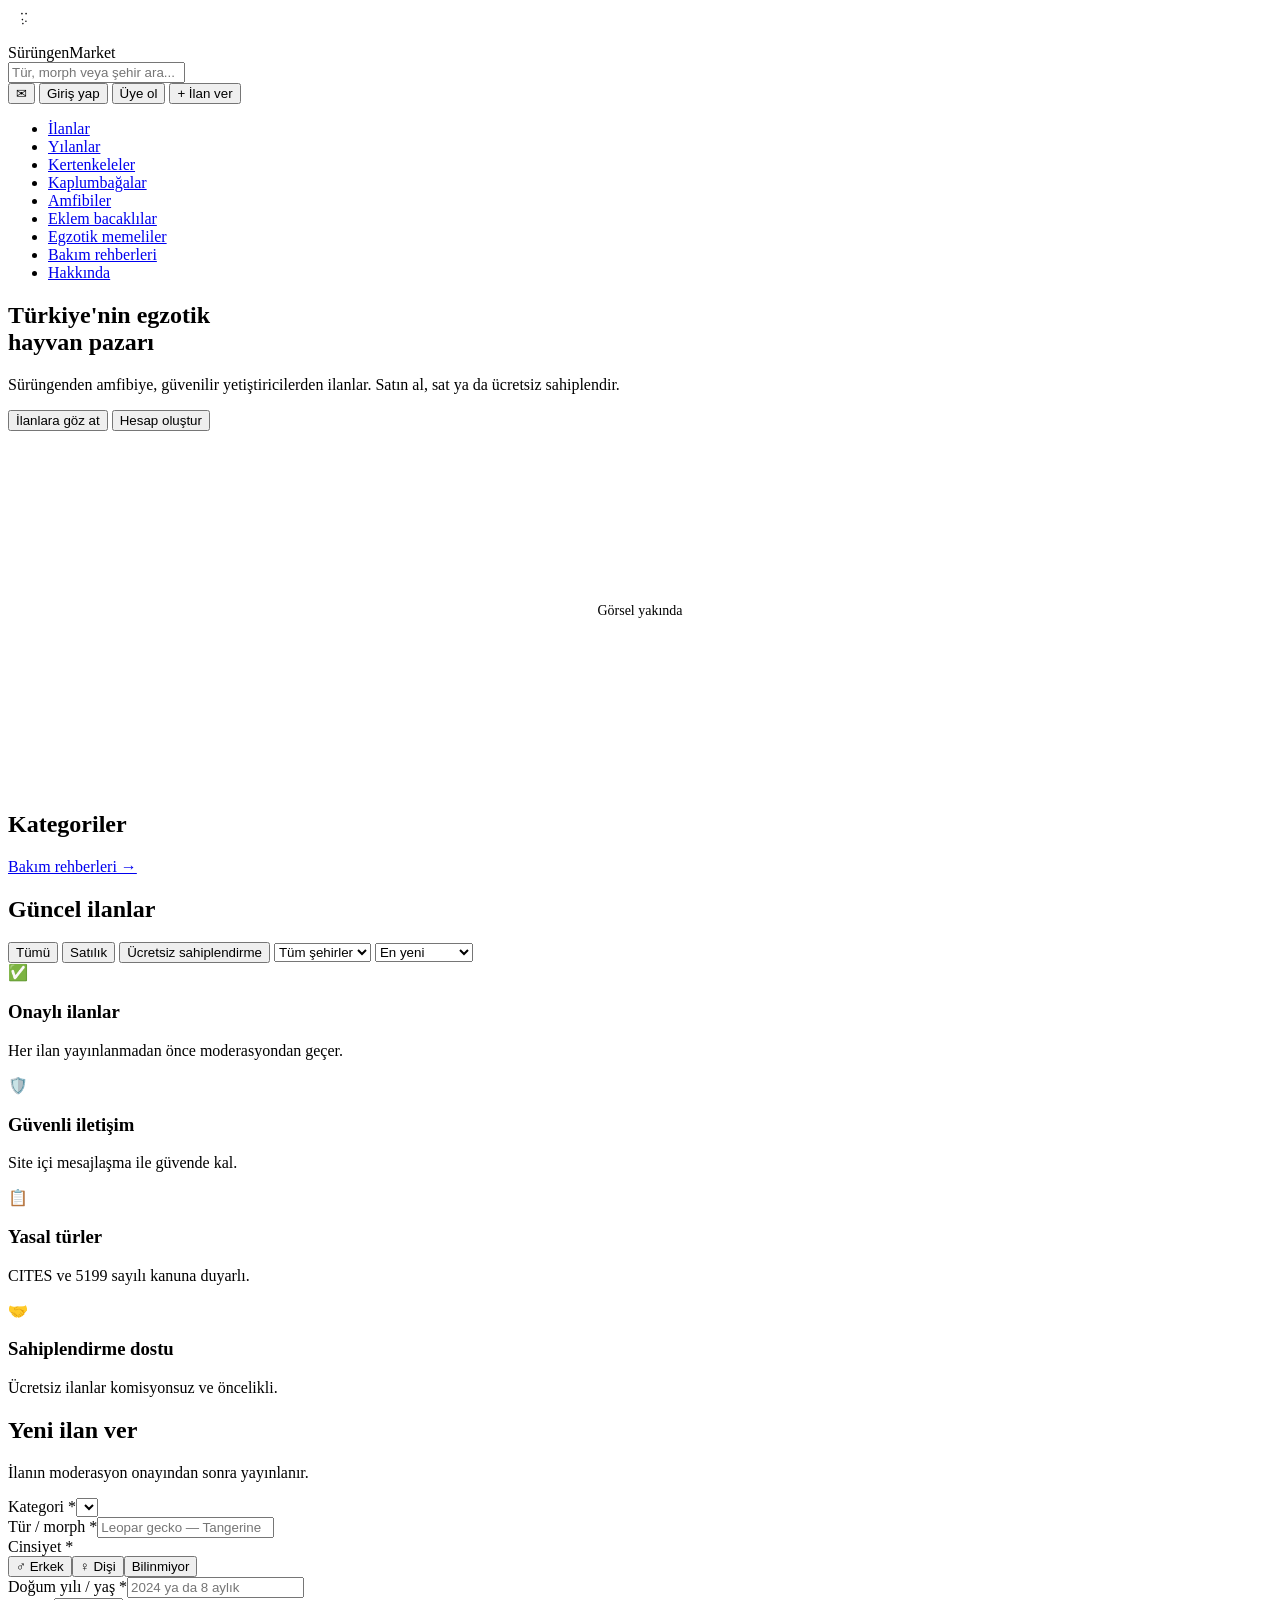
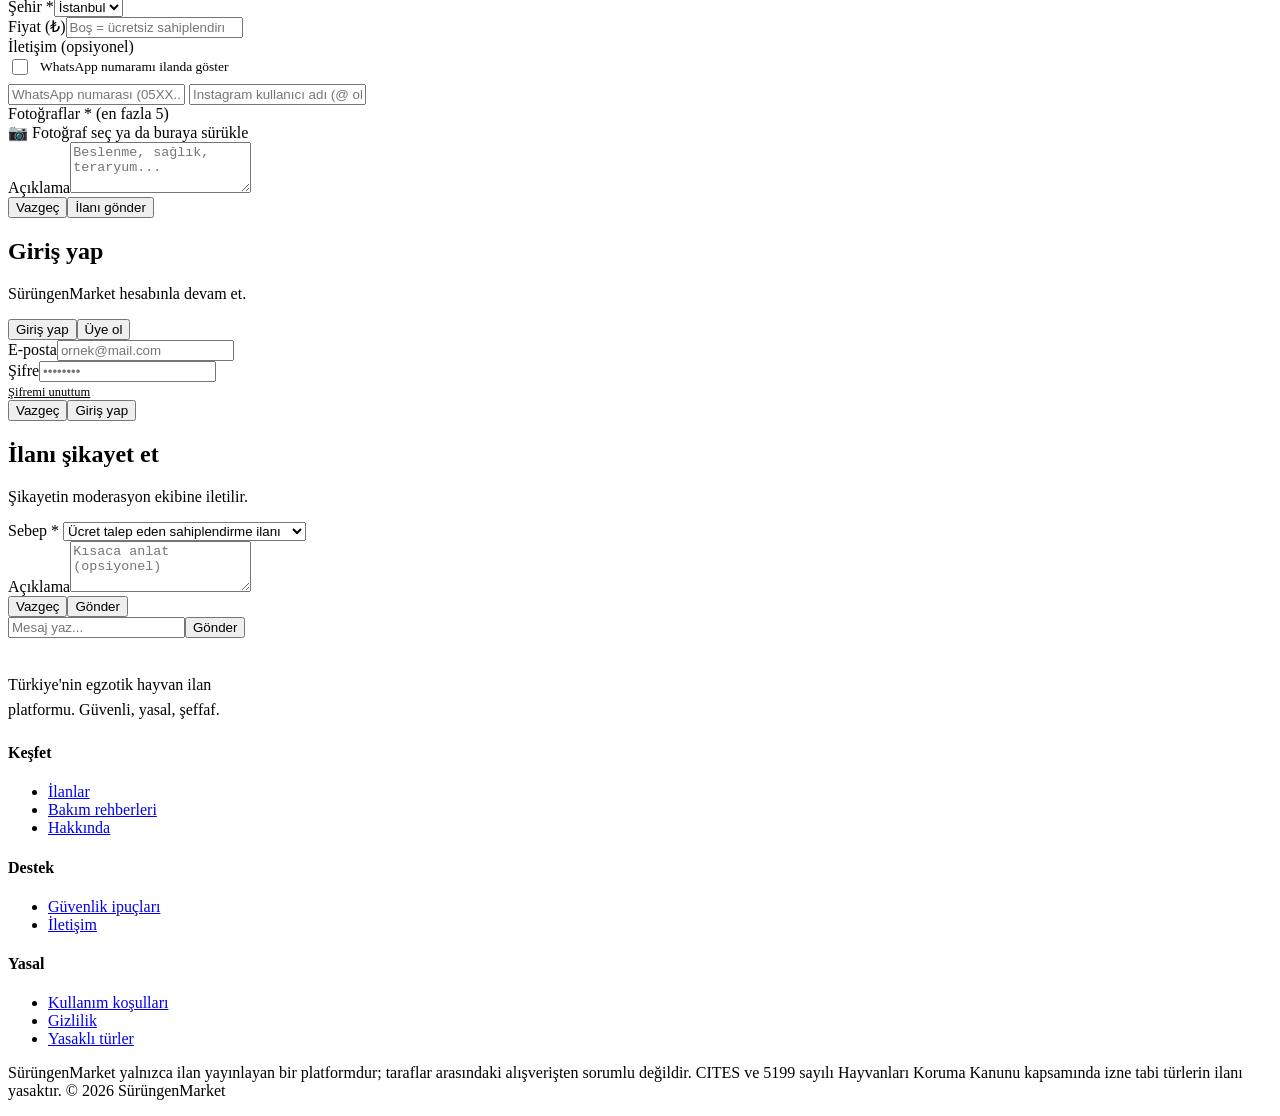
==== commit 63e1b2f0: "Add files via upload" ====
--- a/index.html
+++ b/index.html
@@ -4,8 +4,8 @@
 <meta charset="UTF-8">
 <meta name="viewport" content="width=device-width, initial-scale=1.0">
 <title>Sürüngen Market — Türkiye'nin Egzotik Hayvan Pazarı | Satılık & Ücretsiz Sahiplendirme İlanları</title>
-<meta name="description" content="Türkiye'nin en kapsamlı egzotik hayvan ilan platformu ve bakım rehberi. Leopar gecko, top piton, sakallı ejder, aksolotl, çinçilla, sultan papağanı ve 70+ tür için detaylı bakım bilgisi. Satılık ilanlar ve ücretsiz sahiplendirme, güvenli site içi mesajlaşma, doğrulanmış satıcılar.">
-<meta name="keywords" content="egzotik hayvan, sürüngen satılık, leopar gecko fiyat, top piton satılık, ball python, sakallı ejder, bearded dragon, aksolotl satılık, kron gecko, crested gecko, mısır yılanı, corn snake, tarantula satılık, kirpi sahiplendirme, sugar glider, bukalemun, kaplumbağa, amfibi, teraryum, morph, hayvan sahiplendirme, egzotik hayvan ilanları türkiye">
+<meta name="description" content="Türkiye'nin en kapsamlı egzotik hayvan ilan platformu ve bakım rehberi. Leopar gecko, top piton, sakallı ejder, aksolotl, çinçilla, sultan papağanı ve 70+ tür için detaylı bakım bilgisi. Satılık ilanlar ve ücretsiz sahiplendirme, güvenli site içi mesajlaşma.">
+<meta name="keywords" content="egzotik hayvan, sürüngen satılık, leopar gecko, top piton, ball python, sakallı ejder, aksolotl, kron gecko, mısır yılanı, tarantula, kirpi sahiplendirme, sugar glider, bukalemun, kaplumbağa, amfibi, teraryum, morph, hayvan sahiplendirme, egzotik hayvan ilanları türkiye">
 <meta name="author" content="SürüngenMarket">
 <meta name="robots" content="index, follow, max-image-preview:large">
 <meta name="theme-color" content="#0c0c0e">
@@ -13,2038 +13,211 @@
 <meta property="og:type" content="website">
 <meta property="og:site_name" content="SürüngenMarket">
 <meta property="og:title" content="Sürüngen Market — Türkiye'nin Egzotik Hayvan Pazarı">
-<meta property="og:description" content="Sürüngenden amfibiye binlerce egzotik hayvan ilanı. Satın al, sat ya da ücretsiz sahiplendir. Bakım rehberleri ve güvenli mesajlaşma ile.">
+<meta property="og:description" content="Sürüngenden amfibiye binlerce egzotik hayvan ilanı. Satın al, sat ya da ücretsiz sahiplendir.">
 <meta property="og:url" content="https://www.surungenmarket.com/">
-<meta property="og:image" content="https://www.surungenmarket.com/og-image.jpg">
 <meta property="og:locale" content="tr_TR">
 <meta name="twitter:card" content="summary_large_image">
 <meta name="twitter:title" content="Sürüngen Market — Türkiye'nin Egzotik Hayvan Pazarı">
-<meta name="twitter:description" content="Leopar gecko, top piton, aksolotl ve daha fazlası. Türkiye'nin egzotik hayvan ilan platformu.">
 <script type="application/ld+json">
-{
-  "@context": "https://schema.org",
-  "@type": "Organization",
-  "name": "SürüngenMarket",
-  "url": "https://www.surungenmarket.com",
-  "logo": "https://www.surungenmarket.com/logo.svg",
-  "description": "Türkiye'nin egzotik hayvan ilan ve ücretsiz sahiplendirme platformu",
-  "areaServed": "TR",
-  "sameAs": []
-}
+{"@context":"https://schema.org","@type":"Organization","name":"SürüngenMarket","url":"https://www.surungenmarket.com","description":"Türkiye'nin egzotik hayvan ilan ve ücretsiz sahiplendirme platformu","areaServed":"TR"}
 </script>
 <script type="application/ld+json">
-{
-  "@context": "https://schema.org",
-  "@type": "WebSite",
-  "name": "SürüngenMarket",
-  "url": "https://www.surungenmarket.com",
-  "inLanguage": "tr",
-  "potentialAction": {
-    "@type": "SearchAction",
-    "target": "https://www.surungenmarket.com/ara?q={search_term_string}",
-    "query-input": "required name=search_term_string"
-  }
-}
+{"@context":"https://schema.org","@type":"WebSite","name":"SürüngenMarket","url":"https://www.surungenmarket.com","inLanguage":"tr"}
 </script>
-<script type="application/ld+json">
-{
-  "@context": "https://schema.org",
-  "@type": "FAQPage",
-  "mainEntity": [
-    { "@type": "Question", "name": "SürüngenMarket'te ilan vermek ücretli mi?", "acceptedAnswer": { "@type": "Answer", "text": "Hayır. İlan vermek ve sahiplendirme ilanları tamamen ücretsizdir. Ücretsiz sahiplendirme ilanları her zaman komisyonsuzdur." } },
-    { "@type": "Question", "name": "Türkiye'de hangi egzotik hayvanlar yasal?", "acceptedAnswer": { "@type": "Answer", "text": "Leopar gecko, top piton, mısır yılanı, sakallı ejder, aksolotl gibi üretim kökenli türler yasaldır. CITES kapsamındaki türler, zehirli yılanlar, timsahlar ve doğadan toplanmış yerli türler yasaktır veya izne tabidir." } },
-    { "@type": "Question", "name": "Leopar gecko bakımı zor mu?", "acceptedAnswer": { "@type": "Answer", "text": "Leopar gecko, başlangıç seviyesi için en uygun sürüngenlerden biridir. 60x40 cm teraryum, alttan ısıtma (28-32°C) ve böcek bazlı beslenme ile 15-20 yıl yaşayabilir." } },
-    { "@type": "Question", "name": "Egzotik hayvan alırken nelere dikkat etmeliyim?", "acceptedAnswer": { "@type": "Answer", "text": "Üretim belgesini isteyin, hayvanı elden teslim alın, görmeden kapora göndermeyin, sağlık durumunu kontrol edin ve türün yasal statüsünü doğrulayın." } }
-  ]
-}
-</script>
-<style>
-  :root {
-    --bg: #0c0c0e;
-    --bg-2: #141417;
-    --bg-3: #1c1c21;
-    --border: #26262c;
-    --border-2: #35353d;
-    --text: #f2f2f4;
-    --muted: #9a9aa3;
-    --blue: #5aa8e8;
-    --pink: #e87aa4;
-    --red: #ff6b6b;
-  }
-  * { margin: 0; padding: 0; box-sizing: border-box; }
-  html { scroll-behavior: smooth; }
-  body { font-family: 'Segoe UI', system-ui, -apple-system, sans-serif; background: var(--bg); color: var(--text); }
-  img { display: block; }
-
-  /* ---------- Üst bar ---------- */
-  header { background: var(--bg); position: sticky; top: 0; z-index: 50; border-bottom: 1px solid var(--border); }
-  .topbar { display: flex; align-items: center; gap: 20px; padding: 14px 32px; max-width: 1360px; margin: 0 auto; }
-  .logo { font-size: 21px; font-weight: 800; letter-spacing: -0.5px; white-space: nowrap; display: flex; align-items: center; gap: 9px; cursor: pointer; user-select: none; transition: opacity .15s; }
-  .logo:hover { opacity: .85; }
-  .logo svg { flex-shrink: 0; transition: transform .3s ease; }
-  .logo:hover svg { transform: rotate(-8deg); }
-  .logo span { color: #fff; }
-  .search { flex: 1; max-width: 520px; position: relative; }
-  .search input {
-    width: 100%; padding: 10px 16px 10px 40px; border-radius: 9px; border: 1px solid var(--border-2);
-    background: var(--bg-2); color: #fff; font-size: 14px; outline: none; transition: border-color .2s, box-shadow .2s;
-  }
-  .search input:focus { border-color: #fff; box-shadow: 0 0 0 3px rgba(255,255,255,.1); }
-  .search input::placeholder { color: #6f6f78; }
-  .search::before { content: "⌕"; position: absolute; left: 14px; top: 50%; transform: translateY(-50%); color: #6f6f78; font-size: 17px; }
-  .auth { margin-left: auto; display: flex; gap: 10px; align-items: center; }
-  .btn { padding: 9px 18px; border-radius: 9px; font-size: 14px; font-weight: 600; cursor: pointer; border: none; transition: transform .15s, opacity .15s, background .15s; }
-  .btn:hover { opacity: .9; transform: translateY(-1px); }
-  .btn:active { transform: scale(.97); }
-  .btn-ghost { background: transparent; color: #fff; border: 1px solid var(--border-2); }
-  .btn-ghost:hover { background: var(--bg-3); }
-  .btn-primary { background: #fff; color: #0c0c0e; }
-  nav ul { display: flex; gap: 2px; list-style: none; max-width: 1360px; margin: 0 auto; padding: 0 24px; overflow-x: auto; border-top: 1px solid var(--border); }
-  nav a { display: block; padding: 11px 13px; color: var(--muted); text-decoration: none; font-size: 13.5px; font-weight: 500; white-space: nowrap; position: relative; transition: color .15s; }
-  nav a::after { content: ""; position: absolute; left: 13px; right: 13px; bottom: 0; height: 2px; background: #fff; transform: scaleX(0); transition: transform .2s; }
-  nav a:hover, nav a.active { color: #fff; }
-  nav a:hover::after, nav a.active::after { transform: scaleX(1); }
-
-  /* ---------- Hero ---------- */
-  .hero { position: relative; overflow: hidden; border-bottom: 1px solid var(--border); }
-  .hero-inner { max-width: 1360px; margin: 0 auto; padding: 64px 32px; display: flex; align-items: center; gap: 48px; }
-  .hero h1 { font-size: 46px; font-weight: 800; letter-spacing: -1.2px; line-height: 1.12; margin-bottom: 16px; }
-  .hero p { color: var(--muted); font-size: 17px; line-height: 1.65; max-width: 500px; margin-bottom: 28px; }
-  .hero .actions { display: flex; gap: 12px; }
-  .hero .btn { padding: 13px 26px; font-size: 15px; }
-  .hero-img { margin-left: auto; width: 46%; max-width: 560px; border-radius: 18px; overflow: hidden; border: 1px solid var(--border-2); animation: float 7s ease-in-out infinite; }
-  .hero-img img { width: 100%; height: 360px; object-fit: cover; }
-  @keyframes float { 0%,100% { transform: translateY(0); } 50% { transform: translateY(-10px); } }
-
-  /* ---------- Bölümler ---------- */
-  .section { max-width: 1360px; margin: 0 auto; padding: 52px 32px 10px; }
-  .section-head { display: flex; align-items: baseline; justify-content: space-between; margin-bottom: 24px; }
-  .section-head h2 { font-size: 25px; font-weight: 700; letter-spacing: -0.4px; }
-  .section-head a { color: #d8d8de; font-size: 14px; font-weight: 600; text-decoration: none; }
-  .section-head a:hover { color: #fff; text-decoration: underline; }
-
-  .reveal { opacity: 0; transform: translateY(24px); transition: opacity .6s ease, transform .6s ease; }
-  .reveal.in { opacity: 1; transform: translateY(0); }
-
-  /* Kategoriler */
-  .cats { display: grid; grid-template-columns: repeat(auto-fill, minmax(170px, 1fr)); gap: 16px; }
-  .cat { text-decoration: none; color: var(--text); }
-  .cat .thumb { border-radius: 12px; overflow: hidden; border: 1px solid var(--border); background: var(--bg-2); transition: transform .25s ease, border-color .25s, box-shadow .25s; }
-  .cat .thumb img { width: 100%; height: 140px; object-fit: cover; transition: transform .45s ease; }
-  .cat:hover .thumb { transform: translateY(-5px); border-color: #fff; box-shadow: 0 14px 30px rgba(0,0,0,.45); }
-  .cat:hover .thumb img { transform: scale(1.09); }
-  .cat .name { font-size: 14px; font-weight: 600; text-align: center; margin-top: 10px; }
-  .cat .count { font-size: 12px; color: var(--muted); text-align: center; margin-top: 2px; }
-
-  /* Filtreler */
-  .filters { display: flex; gap: 10px; flex-wrap: wrap; align-items: center; margin-bottom: 24px; }
-  .chip { padding: 8px 16px; border-radius: 99px; border: 1px solid var(--border-2); background: transparent; font-size: 13.5px; font-weight: 500; color: var(--muted); cursor: pointer; transition: all .2s; }
-  .chip:hover { border-color: #fff; color: #fff; transform: translateY(-1px); }
-  .chip.active { background: #fff; border-color: #fff; color: #0c0c0e; }
-  .filters select { padding: 8px 14px; border-radius: 99px; border: 1px solid var(--border-2); background: var(--bg-2); font-size: 13.5px; color: var(--muted); cursor: pointer; outline: none; }
-
-  /* İlan kartları */
-  .grid { display: grid; grid-template-columns: repeat(auto-fill, minmax(240px, 1fr)); gap: 18px; padding-bottom: 52px; }
-  .card {
-    background: var(--bg-2); border: 1px solid var(--border); border-radius: 14px; overflow: hidden; cursor: pointer;
-    transition: transform .25s ease, box-shadow .25s ease, border-color .25s;
-  }
-  .card:hover { transform: translateY(-6px); box-shadow: 0 18px 40px rgba(0,0,0,.5); border-color: var(--border-2); }
-  .card .photo { height: 190px; position: relative; overflow: hidden; background: var(--bg-3); }
-  .card .photo img { width: 100%; height: 100%; object-fit: cover; transition: transform .5s ease; }
-  .card:hover .photo img { transform: scale(1.1); }
-  .card .fav {
-    position: absolute; top: 10px; right: 10px; background: rgba(12,12,14,.72); backdrop-filter: blur(4px);
-    min-width: 34px; height: 34px; padding: 0 10px; border-radius: 99px; display: flex; align-items: center; justify-content: center;
-    gap: 5px; font-size: 13px; color: #d8d8de; cursor: pointer; transition: transform .2s, color .2s; z-index: 2;
-  }
-  .card .fav:hover { transform: scale(1.12); color: var(--red); }
-  .card .fav.liked { color: var(--red); }
-  .card .body { padding: 14px 16px 16px; }
-  .card .title { font-size: 15px; font-weight: 600; margin-bottom: 4px; }
-  .card .seller { font-size: 12px; color: var(--muted); margin-bottom: 8px; }
-  .card .row { display: flex; align-items: center; justify-content: space-between; }
-  .card .info { display: flex; align-items: center; gap: 7px; font-size: 13px; color: var(--muted); }
-  .sex { font-weight: 700; font-size: 14px; }
-  .sex.m { color: var(--blue); }
-  .sex.f { color: var(--pink); }
-  .card .price { font-size: 18px; font-weight: 700; color: #fff; }
-  .card .price.free { color: #d8d8de; font-size: 15px; }
-  .card .foot { display: flex; align-items: center; justify-content: space-between; margin-top: 10px; padding-top: 10px; border-top: 1px solid var(--border); font-size: 12px; color: var(--muted); }
-  .badge { font-size: 11px; font-weight: 600; padding: 3px 10px; border-radius: 99px; }
-  .badge.satis { background: rgba(255,255,255,.07); color: #c9c9ce; }
-  .badge.sahiplendirme { background: rgba(255,255,255,.14); color: #fff; }
-
-  /* Güven şeridi */
-  .trust { border-top: 1px solid var(--border); background: var(--bg-2); }
-  .trust-inner { max-width: 1360px; margin: 0 auto; padding: 40px 32px; display: grid; grid-template-columns: repeat(auto-fit, minmax(220px, 1fr)); gap: 28px; }
-  .trust-item .t-icon { font-size: 26px; margin-bottom: 10px; }
-  .trust-item h3 { font-size: 15px; font-weight: 700; margin-bottom: 5px; }
-  .trust-item p { font-size: 13.5px; color: var(--muted); line-height: 1.6; }
-
-  /* Footer */
-  footer { border-top: 1px solid var(--border); color: var(--muted); }
-  .foot-inner { max-width: 1360px; margin: 0 auto; padding: 44px 32px; display: flex; flex-wrap: wrap; gap: 40px; justify-content: space-between; font-size: 13.5px; }
-  footer .logo { font-size: 17px; }
-  footer ul { list-style: none; }
-  footer li { margin-bottom: 8px; }
-  footer a { color: var(--muted); text-decoration: none; transition: color .15s; }
-  footer a:hover { color: #fff; }
-  footer h4 { color: #fff; font-size: 12.5px; text-transform: uppercase; letter-spacing: .6px; margin-bottom: 12px; }
-  .legal { border-top: 1px solid var(--border); }
-  .legal p { max-width: 1360px; margin: 0 auto; padding: 16px 32px; font-size: 12px; color: #5f5f68; line-height: 1.6; }
-
-  /* ---------- İlan detay ---------- */
-  #detail { display: none; max-width: 1360px; margin: 0 auto; padding: 20px 32px 64px; }
-  #detail.open { display: block; animation: fadeIn .25s ease; }
-  .crumb { display: flex; align-items: center; gap: 8px; font-size: 13px; color: var(--muted); margin-bottom: 20px; flex-wrap: wrap; }
-  .crumb a { color: var(--muted); text-decoration: none; }
-  .crumb a:hover { color: #fff; }
-  .crumb .back { color: #fff; font-weight: 600; cursor: pointer; margin-right: 8px; }
-  .d-grid { display: grid; grid-template-columns: 1.15fr .85fr; gap: 28px; align-items: start; }
-  .d-photo { border-radius: 16px; overflow: hidden; border: 1px solid var(--border); background: var(--bg-2); }
-  .d-photo img { width: 100%; height: 460px; object-fit: cover; }
-  .d-thumbs { display: flex; gap: 10px; margin-top: 12px; }
-  .d-thumbs img { width: 86px; height: 64px; object-fit: cover; border-radius: 9px; border: 2px solid transparent; cursor: pointer; opacity: .65; transition: all .2s; }
-  .d-thumbs img:hover { opacity: 1; }
-  .d-thumbs img.on { border-color: #fff; opacity: 1; }
-  .d-desc { background: var(--bg-2); border: 1px solid var(--border); border-radius: 14px; padding: 18px 20px; margin-top: 18px; font-size: 14.5px; line-height: 1.7; color: #d4d4da; }
-  .d-desc b { color: #fff; }
-  .d-actions { display: flex; gap: 26px; justify-content: center; margin-top: 18px; color: var(--muted); font-size: 13px; }
-  .d-actions span { display: flex; flex-direction: column; align-items: center; gap: 4px; cursor: pointer; transition: color .15s, transform .15s; }
-  .d-actions span:hover { color: #fff; transform: translateY(-2px); }
-  .d-actions span.liked-act { color: #ff6b6b; }
-  .d-actions .i { font-size: 19px; }
-  .d-info { background: var(--bg-2); border: 1px solid var(--border); border-radius: 16px; padding: 26px; position: sticky; top: 96px; }
-  .d-info h1 { font-size: 27px; font-weight: 800; letter-spacing: -0.5px; line-height: 1.2; margin-bottom: 8px; }
-  .d-info .kind { font-size: 14px; color: var(--muted); }
-  .d-info .lat { font-size: 13px; color: var(--muted); font-style: italic; }
-  .d-info .aid { font-size: 12px; color: #6f6f78; margin-top: 2px; }
-  .d-price { font-size: 32px; font-weight: 800; margin: 16px 0; }
-  .d-price.free { font-size: 26px; }
-  .d-info .btn { width: 100%; padding: 13px; font-size: 15px; margin-bottom: 10px; }
-  .d-specs { margin-top: 18px; font-size: 14px; }
-  .d-specs .sp { display: flex; align-items: center; gap: 10px; padding: 7px 0; }
-  .d-specs .k { color: var(--muted); min-width: 92px; font-weight: 600; font-size: 13px; }
-  .d-specs .v { color: #e8e8ee; }
-  .traits { display: flex; gap: 6px; flex-wrap: wrap; }
-  .trait { font-size: 11.5px; font-weight: 600; padding: 3px 10px; border-radius: 99px; background: rgba(255,255,255,.07); color: #c9c9ce; }
-  .trait.g { background: rgba(255,255,255,.12); color: #fff; }
-  .seller-card { display: flex; align-items: center; gap: 12px; margin-top: 20px; padding-top: 18px; border-top: 1px solid var(--border); }
-  .avatar { width: 44px; height: 44px; border-radius: 50%; background: rgba(255,255,255,.1); color: #fff; display: flex; align-items: center; justify-content: center; font-weight: 700; font-size: 15px; }
-  .seller-card .sn { font-size: 14.5px; font-weight: 600; }
-  .seller-card .sl { font-size: 12.5px; color: var(--muted); }
-  .seller-card .btn { width: auto; margin: 0 0 0 auto; padding: 8px 16px; font-size: 13px; }
-  @media (max-width: 900px) {
-    .d-grid { grid-template-columns: 1fr; }
-    .d-photo img { height: 280px; }
-    .d-info { position: static; }
-    #detail { padding: 16px 16px 48px; }
-  }
-
-  /* ---------- Modallar ---------- */
-  .overlay { position: fixed; inset: 0; background: rgba(0,0,0,.7); display: none; align-items: flex-start; justify-content: center; z-index: 100; padding: 40px 16px; overflow-y: auto; }
-  .overlay.open { display: flex; animation: fadeIn .2s ease; }
-  @keyframes fadeIn { from { opacity: 0; } to { opacity: 1; } }
-  .modal { background: var(--bg-2); border: 1px solid var(--border-2); border-radius: 16px; width: 100%; max-width: 560px; padding: 28px; animation: pop .25s ease; }
-  @keyframes pop { from { transform: translateY(16px); opacity: 0; } to { transform: none; opacity: 1; } }
-  .modal h2 { font-size: 20px; font-weight: 700; margin-bottom: 4px; }
-  .modal .sub { font-size: 13.5px; color: var(--muted); margin-bottom: 20px; }
-  .form-grid { display: grid; grid-template-columns: 1fr 1fr; gap: 14px; }
-  .field { display: flex; flex-direction: column; gap: 6px; }
-  .field.full { grid-column: 1 / -1; }
-  .field label { font-size: 13px; font-weight: 600; }
-  .field label .req { color: var(--red); }
-  .field input, .field select, .field textarea {
-    padding: 10px 12px; border: 1px solid var(--border-2); border-radius: 9px; font-size: 14px;
-    font-family: inherit; outline: none; transition: border-color .15s; background: var(--bg); color: #fff;
-  }
-  .field input:focus, .field select:focus, .field textarea:focus { border-color: #fff; }
-  .segment { display: flex; gap: 8px; }
-  .segment button { flex: 1; padding: 10px; border: 1px solid var(--border-2); border-radius: 9px; background: var(--bg); color: var(--muted); font-size: 14px; font-weight: 500; cursor: pointer; transition: all .15s; }
-  .segment button.sel-m { border-color: var(--blue); background: rgba(90,168,232,.12); color: var(--blue); }
-  .segment button.sel-f { border-color: var(--pink); background: rgba(232,122,164,.12); color: var(--pink); }
-  .segment button.sel-x { border-color: #fff; background: rgba(255,255,255,.08); color: #fff; }
-  .upload {
-    border: 1.5px dashed var(--border-2); border-radius: 10px; padding: 18px; text-align: center;
-    color: var(--muted); font-size: 13.5px; cursor: pointer; transition: border-color .2s, background .2s;
-  }
-  .upload:hover, .upload.drag { border-color: #fff; background: rgba(255,255,255,.04); }
-  .upload input { display: none; }
-  .previews { display: flex; gap: 8px; margin-top: 10px; flex-wrap: wrap; }
-  .previews .pv { position: relative; }
-  .previews img { width: 74px; height: 56px; object-fit: cover; border-radius: 8px; border: 1px solid var(--border-2); }
-  .previews .rm {
-    position: absolute; top: -6px; right: -6px; width: 20px; height: 20px; border-radius: 50%;
-    background: var(--red); color: #fff; font-size: 12px; line-height: 20px; text-align: center; cursor: pointer;
-  }
-  .modal .actions { display: flex; gap: 10px; justify-content: flex-end; margin-top: 22px; }
-  .btn-cancel { background: var(--bg-3); color: var(--text); }
-  .hint { font-size: 12px; color: var(--muted); }
-  .form-err { display: none; color: var(--red); font-size: 13px; margin-top: 12px; }
-
-  /* ---------- Üyelik ---------- */
-  .tabs { display: flex; gap: 8px; margin-bottom: 18px; }
-  .tab { flex: 1; padding: 10px; border-radius: 9px; border: 1px solid var(--border-2); background: transparent; color: var(--muted); font-size: 14px; font-weight: 600; cursor: pointer; transition: all .15s; }
-  .tab.on { background: #fff; border-color: #fff; color: #0c0c0e; }
-
-  /* ---------- Toast ---------- */
-  .toast { position: fixed; bottom: 24px; right: 24px; z-index: 200; background: var(--bg-3); border: 1px solid var(--border-2); border-left: 3px solid #fff; padding: 13px 18px; border-radius: 10px; font-size: 13.5px; display: none; animation: pop .25s ease; max-width: 320px; }
-
-  /* ---------- Doğrulama & rozet ---------- */
-  .vbadge { display: inline-flex; align-items: center; gap: 3px; font-size: 11px; font-weight: 700; padding: 2px 9px; border-radius: 99px; background: rgba(90,168,232,.15); color: var(--blue); white-space: nowrap; vertical-align: middle; }
-  .vbadge.sm { font-size: 10.5px; padding: 1px 7px; }
-  .v-step { display: flex; align-items: center; gap: 10px; font-size: 14.5px; font-weight: 700; margin: 14px 0 8px; }
-  .v-num { width: 24px; height: 24px; border-radius: 50%; background: rgba(255,255,255,.1); display: inline-flex; align-items: center; justify-content: center; font-size: 12.5px; }
-  .v-num.v-ok { background: rgba(90,168,232,.18); color: var(--blue); }
-  .v-info { font-size: 13.5px; color: var(--muted); line-height: 1.6; margin-bottom: 12px; }
-  .unverified-chip { color: var(--amber, #f0b25a) !important; border-color: rgba(240,178,90,.4) !important; }
-
-  /* ---------- Mesajlaşma ---------- */
-  .msg-btn { position: relative; }
-  .msg-btn .dot { position: absolute; top: 3px; right: 5px; width: 9px; height: 9px; border-radius: 50%; background: var(--red); display: none; }
-  .msg-btn .dot.on { display: block; }
-  .chat {
-    position: fixed; top: 0; right: -400px; width: 380px; max-width: 96vw; height: 100vh; z-index: 120;
-    background: var(--bg-2); border-left: 1px solid var(--border-2); display: flex; flex-direction: column;
-    transition: right .3s ease; box-shadow: -20px 0 50px rgba(0,0,0,.5);
-  }
-  .chat.open { right: 0; }
-  .chat-head { padding: 14px 16px; border-bottom: 1px solid var(--border); display: flex; align-items: center; gap: 11px; }
-  .chat-head .avatar { width: 36px; height: 36px; font-size: 13px; flex-shrink: 0; }
-  .chat-head .cn { font-size: 14.5px; font-weight: 700; }
-  .chat-head .cl { font-size: 12px; color: var(--muted); max-width: 200px; overflow: hidden; text-overflow: ellipsis; white-space: nowrap; }
-  .chat-head .x { margin-left: auto; cursor: pointer; color: var(--muted); font-size: 17px; padding: 4px 9px; border-radius: 7px; transition: all .15s; }
-  .chat-head .x:hover { background: var(--bg-3); color: #fff; }
-  .chat-head .bk { cursor: pointer; color: var(--muted); font-size: 16px; padding: 4px; }
-  .chat-head .bk:hover { color: #fff; }
-  .chat-body { flex: 1; overflow-y: auto; padding: 16px; display: flex; flex-direction: column; gap: 10px; }
-  .bubble { max-width: 80%; padding: 9px 13px; border-radius: 14px; font-size: 13.5px; line-height: 1.5; animation: pop .2s ease; }
-  .bubble.me { align-self: flex-end; background: #fff; color: #0c0c0e; border-bottom-right-radius: 4px; }
-  .bubble.them { align-self: flex-start; background: var(--bg-3); border: 1px solid var(--border); border-bottom-left-radius: 4px; }
-  .bubble .bt { display: block; font-size: 10.5px; opacity: .55; margin-top: 3px; text-align: right; }
-  .ctx { align-self: center; text-align: center; font-size: 12px; color: var(--muted); background: var(--bg); border: 1px solid var(--border); padding: 6px 14px; border-radius: 99px; }
-  .typing { align-self: flex-start; color: var(--muted); font-size: 12.5px; padding: 2px 6px; display: none; }
-  .typing.on { display: block; animation: pop .2s ease; }
-  .chat-input { padding: 12px 14px; border-top: 1px solid var(--border); display: flex; gap: 8px; }
-  .chat-input input { flex: 1; padding: 11px 14px; border-radius: 99px; border: 1px solid var(--border-2); background: var(--bg); color: #fff; font-size: 13.5px; outline: none; }
-  .chat-input input:focus { border-color: #fff; }
-  .chat-input button { padding: 0 18px; border-radius: 99px; border: none; background: #fff; color: #0c0c0e; font-weight: 700; font-size: 13.5px; cursor: pointer; }
-  .inbox { flex: 1; overflow-y: auto; }
-  .ib-row { display: flex; gap: 12px; padding: 14px 16px; border-bottom: 1px solid var(--border); cursor: pointer; transition: background .15s; align-items: center; }
-  .ib-row:hover { background: var(--bg-3); }
-  .ib-row .avatar { width: 38px; height: 38px; font-size: 13px; flex-shrink: 0; }
-  .ib-row .ibn { font-size: 14px; font-weight: 600; }
-  .ib-row .ibl { font-size: 12.5px; color: var(--muted); max-width: 220px; overflow: hidden; text-overflow: ellipsis; white-space: nowrap; margin-top: 2px; }
-  .ib-row .ibu { margin-left: auto; background: var(--red); color: #fff; font-size: 11px; font-weight: 700; min-width: 20px; height: 20px; border-radius: 99px; display: flex; align-items: center; justify-content: center; }
-  .ib-empty { padding: 40px 20px; text-align: center; color: var(--muted); font-size: 13.5px; line-height: 1.7; }
-
-  /* ---------- İç sayfalar ---------- */
-  #page { display: none; max-width: 1080px; margin: 0 auto; padding: 28px 32px 72px; }
-  #page.open { display: block; animation: fadeIn .25s ease; }
-  .article h1 { font-size: 32px; font-weight: 800; letter-spacing: -0.8px; margin-bottom: 10px; }
-  .article .lead { font-size: 16px; color: var(--muted); line-height: 1.7; margin-bottom: 28px; max-width: 760px; }
-  .article h2 { font-size: 21px; font-weight: 700; margin: 30px 0 12px; }
-  .article h3 { font-size: 16px; font-weight: 700; margin: 20px 0 8px; }
-  .article p { font-size: 14.5px; line-height: 1.75; color: #d4d4da; margin-bottom: 12px; max-width: 800px; }
-  .article ul, .article ol { margin: 0 0 14px 22px; font-size: 14.5px; line-height: 1.8; color: #d4d4da; }
-  .article a { color: #fff; }
-  .article .note { background: var(--bg-2); border: 1px solid var(--border-2); border-left: 3px solid #fff; border-radius: 0 10px 10px 0; padding: 14px 18px; font-size: 13.5px; color: #d4d4da; line-height: 1.7; margin: 18px 0; max-width: 800px; }
-  .article .note.warn { border-left-color: var(--red); }
-  .guide-grid { display: grid; grid-template-columns: repeat(auto-fill, minmax(230px, 1fr)); gap: 16px; margin-top: 24px; }
-  .g-card { background: var(--bg-2); border: 1px solid var(--border); border-radius: 14px; overflow: hidden; cursor: pointer; transition: transform .25s ease, box-shadow .25s ease, border-color .25s; }
-  .g-card:hover { transform: translateY(-5px); box-shadow: 0 16px 36px rgba(0,0,0,.5); border-color: var(--border-2); }
-  .g-card .gp { height: 130px; overflow: hidden; }
-  .g-card .gp img { width: 100%; height: 100%; object-fit: cover; transition: transform .45s ease; }
-  .g-card:hover .gp img { transform: scale(1.08); }
-  .g-card .gb { padding: 13px 15px 15px; }
-  .g-card .gn { font-size: 14.5px; font-weight: 700; }
-  .g-card .gl { font-size: 12px; color: var(--muted); font-style: italic; margin: 2px 0 8px; }
-  .lvl { font-size: 11px; font-weight: 600; padding: 3px 10px; border-radius: 99px; background: rgba(255,255,255,.08); color: #d8d8de; }
-  .lvl.ileri { background: rgba(255,107,107,.14); color: var(--red); }
-  .spec-table { width: 100%; max-width: 800px; border: 1px solid var(--border); border-radius: 12px; border-collapse: separate; border-spacing: 0; overflow: hidden; margin: 18px 0; font-size: 14px; }
-  .spec-table td { padding: 11px 16px; border-bottom: 1px solid var(--border); }
-  .spec-table tr:last-child td { border-bottom: none; }
-  .spec-table td:first-child { color: var(--muted); font-weight: 600; font-size: 13px; width: 190px; background: var(--bg-2); }
-  .faq details { background: var(--bg-2); border: 1px solid var(--border); border-radius: 12px; margin-bottom: 10px; max-width: 800px; overflow: hidden; }
-  .faq summary { padding: 15px 18px; font-size: 14.5px; font-weight: 600; cursor: pointer; list-style: none; display: flex; justify-content: space-between; align-items: center; transition: background .15s; }
-  .faq summary:hover { background: var(--bg-3); }
-  .faq summary::after { content: "+"; font-size: 18px; color: var(--muted); }
-  .faq details[open] summary::after { content: "−"; }
-  .faq details p { padding: 0 18px 15px; font-size: 14px; line-height: 1.7; color: #d4d4da; margin: 0; }
-  .store-grid { display: grid; grid-template-columns: repeat(auto-fill, minmax(250px, 1fr)); gap: 16px; margin-top: 24px; }
-  .store { background: var(--bg-2); border: 1px solid var(--border); border-radius: 14px; padding: 20px; display: flex; gap: 14px; align-items: center; transition: transform .2s, border-color .2s; }
-  .store:hover { transform: translateY(-4px); border-color: var(--border-2); }
-  .store .avatar { width: 50px; height: 50px; font-size: 17px; }
-  .store .stn { font-size: 15px; font-weight: 700; }
-  .store .stl { font-size: 12.5px; color: var(--muted); margin: 2px 0 8px; }
-  .store button { font-size: 12.5px; padding: 6px 12px; }
-  .contact-form { max-width: 520px; display: flex; flex-direction: column; gap: 14px; margin-top: 20px; }
-
-  /* ---------- Mağaza profili & yorumlar ---------- */
-  .profile-head { display: flex; align-items: center; gap: 18px; background: var(--bg-2); border: 1px solid var(--border); border-radius: 16px; padding: 24px; flex-wrap: wrap; }
-  .profile-head .avatar { width: 64px; height: 64px; font-size: 22px; }
-  .profile-head .pn { font-size: 22px; font-weight: 800; }
-  .profile-head .pl { font-size: 13.5px; color: var(--muted); margin-top: 3px; }
-  .profile-stats { display: flex; gap: 26px; margin-left: auto; flex-wrap: wrap; }
-  .profile-stats .ps { text-align: center; }
-  .profile-stats .ps .v { font-size: 19px; font-weight: 800; }
-  .profile-stats .ps .l { font-size: 11.5px; color: var(--muted); margin-top: 2px; }
-  .stars { color: var(--amber, #f0b25a); letter-spacing: 1px; }
-  .review { background: var(--bg-2); border: 1px solid var(--border); border-radius: 12px; padding: 15px 18px; margin-bottom: 10px; max-width: 800px; }
-  .review .rh { display: flex; align-items: center; gap: 10px; margin-bottom: 6px; }
-  .review .rh .avatar { width: 30px; height: 30px; font-size: 11px; }
-  .review .rn { font-size: 13.5px; font-weight: 700; }
-  .review .rd { font-size: 12px; color: var(--muted); margin-left: auto; }
-  .review .rt { font-size: 13.5px; line-height: 1.65; color: #d4d4da; }
-  .review .rbadge { font-size: 10.5px; font-weight: 700; padding: 2px 8px; border-radius: 99px; background: rgba(255,255,255,.08); color: #c9c9ce; }
-  .rv-form { background: var(--bg-2); border: 1px solid var(--border); border-radius: 12px; padding: 18px; max-width: 800px; margin-top: 16px; display: flex; flex-direction: column; gap: 12px; }
-
-  @media (max-width: 760px) {
-    .topbar { flex-wrap: wrap; padding: 12px 16px; }
-    #page { padding: 20px 16px 48px; }
-    .search { order: 3; max-width: none; flex-basis: 100%; }
-    .hero-inner { flex-direction: column; padding: 40px 20px; }
-    .hero h1 { font-size: 32px; }
-    .hero-img { width: 100%; margin: 0; }
-    .hero-img img { height: 220px; }
-    .section { padding: 36px 16px 8px; }
-    .form-grid { grid-template-columns: 1fr; }
-  }
-</style>
+<link rel="stylesheet" href="css/styles.css">
 </head>
 <body>
 
 <header>
   <div class="topbar">
-    <div class="logo" onclick="goHome()" title="Ana sayfa">
+    <div class="logo" id="logo" title="Ana sayfa">
       <svg width="32" height="32" viewBox="0 0 40 40" fill="none" xmlns="http://www.w3.org/2000/svg" aria-label="SürüngenMarket leopar gecko logosu">
         <path d="M15.5 14 L10 9.5 M10 9.5 L7.8 8.6 M10 9.5 L8.6 11.2 M24.5 14 L30 9.5 M30 9.5 L32.2 8.6 M30 9.5 L31.4 11.2 M15.5 22.5 L10 27 M10 27 L7.8 27.9 M10 27 L8.6 25.3 M24.5 22.5 L30 27 M30 27 L32.2 27.9 M30 27 L31.4 25.3" stroke="#fff" stroke-width="2.4" stroke-linecap="round"/>
         <ellipse cx="20" cy="8" rx="5.4" ry="4.8" fill="#fff"/>
-        <circle cx="17.4" cy="7" r="1.05" fill="#0c0c0e"/>
-        <circle cx="22.6" cy="7" r="1.05" fill="#0c0c0e"/>
+        <circle cx="17.4" cy="7" r="1.05" fill="#0c0c0e"/><circle cx="22.6" cy="7" r="1.05" fill="#0c0c0e"/>
         <ellipse cx="20" cy="18.5" rx="6.5" ry="8" fill="#fff"/>
         <path d="M20 26 C 19.6 31.5, 21.5 35.5, 25.2 35.8 C 28.6 36, 29.8 32.4, 27.4 31.4 C 25.5 30.6, 24.8 33, 26.4 33.4" stroke="#fff" stroke-width="3.2" stroke-linecap="round" fill="none"/>
-        <circle cx="18" cy="14.5" r="1" fill="#0c0c0e"/>
-        <circle cx="22.4" cy="16.5" r="1" fill="#0c0c0e"/>
-        <circle cx="18.6" cy="19.5" r="1" fill="#0c0c0e"/>
-        <circle cx="21.8" cy="22.3" r=".85" fill="#0c0c0e"/>
-        <circle cx="18.9" cy="24.3" r=".7" fill="#0c0c0e"/>
+        <circle cx="18" cy="14.5" r="1" fill="#0c0c0e"/><circle cx="22.4" cy="16.5" r="1" fill="#0c0c0e"/><circle cx="18.6" cy="19.5" r="1" fill="#0c0c0e"/>
       </svg>
       <div>Sürüngen<span>Market</span></div>
     </div>
-    <div class="search"><input id="q" type="text" placeholder="Tür, morph veya şehir ara: leopar gecko, ankara..." oninput="render()"></div>
+    <div class="search"><input id="q" type="text" placeholder="Tür, morph veya şehir ara..."></div>
     <div class="auth">
-      <button class="btn btn-ghost msg-btn" onclick="openInbox()">✉<span class="dot" id="msg-dot"></span></button>
+      <button class="btn btn-ghost msg-btn" id="msg-btn">✉<span class="dot" id="msg-dot"></span></button>
       <span id="auth-out">
-        <button class="btn btn-ghost" onclick="openAuth('login')">Giriş yap</button>
-        <button class="btn btn-ghost" onclick="openAuth('register')">Üye ol</button>
+        <button class="btn btn-ghost" id="btn-login">Giriş yap</button>
+        <button class="btn btn-ghost" id="btn-register">Üye ol</button>
       </span>
       <span id="auth-in" style="display:none">
         <button class="btn btn-ghost" id="user-chip">👤</button>
-        <button class="btn btn-ghost" onclick="logout()" title="Çıkış yap">Çıkış</button>
+        <button class="btn btn-ghost" id="btn-logout" title="Çıkış">Çıkış</button>
       </span>
-      <button class="btn btn-primary" onclick="openModal()">+ İlan ver</button>
+      <button class="btn btn-primary" id="btn-new">+ İlan ver</button>
     </div>
   </div>
   <nav>
-    <ul>
-      <li><a href="#" class="active" onclick="filterCat(''); return false;">İlanlar</a></li>
-      <li><a href="#" onclick="filterCat('yilan'); return false;">Yılanlar</a></li>
-      <li><a href="#" onclick="filterCat('kertenkele'); return false;">Kertenkeleler</a></li>
-      <li><a href="#" onclick="filterCat('kaplumbaga'); return false;">Kaplumbağalar</a></li>
-      <li><a href="#" onclick="filterCat('amfibi'); return false;">Amfibiler</a></li>
-      <li><a href="#" onclick="filterCat('eklem'); return false;">Eklem bacaklılar</a></li>
-      <li><a href="#" onclick="filterCat('memeli'); return false;">Egzotik memeliler</a></li>
-      <li><a href="#" onclick="showPage('rehberler'); return false;">Bakım rehberleri</a></li>
-      <li><a href="#" onclick="showPage('magazalar'); return false;">Mağazalar</a></li>
-      <li><a href="#" onclick="showPage('hakkinda'); return false;">Hakkında</a></li>
+    <ul id="nav">
+      <li><a href="#" data-cat="">İlanlar</a></li>
+      <li><a href="#" data-cat="yilan">Yılanlar</a></li>
+      <li><a href="#" data-cat="kertenkele">Kertenkeleler</a></li>
+      <li><a href="#" data-cat="kaplumbaga">Kaplumbağalar</a></li>
+      <li><a href="#" data-cat="amfibi">Amfibiler</a></li>
+      <li><a href="#" data-cat="eklem">Eklem bacaklılar</a></li>
+      <li><a href="#" data-cat="memeli">Egzotik memeliler</a></li>
+      <li><a href="#" data-page="rehberler">Bakım rehberleri</a></li>
+      <li><a href="#" data-page="hakkinda">Hakkında</a></li>
     </ul>
   </nav>
 </header>
 
 <div id="home">
-<section class="hero">
-  <div class="hero-inner">
-    <div>
-      <h1>Türkiye'nin egzotik<br>hayvan pazarı</h1>
-      <p>Sürüngenden amfibiye, güvenilir yetiştiricilerden binlerce ilan. Satın al, sat ya da ücretsiz sahiplendir.</p>
-      <div class="actions">
-        <a href="#ilanlar"><button class="btn btn-primary">İlanlara göz at</button></a>
-        <button class="btn btn-ghost" onclick="openAuth('register')">Hesap oluştur</button>
-      </div>
-    </div>
-    <div class="hero-img"><img src="https://loremflickr.com/1120/720/greentreepython?lock=11" alt="Yeşil ağaç pitonu"></div>
-  </div>
-</section>
-
-<section class="section reveal">
-  <div class="section-head"><h2>Kategoriler</h2><a href="#" onclick="showPage('kategoriler'); return false;">Tüm kategorileri gör →</a></div>
-  <div class="cats">
-    <a class="cat" href="#" onclick="filterCat('kertenkele'); return false;"><div class="thumb"><img src="https://loremflickr.com/480/360/leopardgecko?lock=1" alt="Leopar gecko satılık ilanları" loading="lazy"></div><div class="name">Leopar geckolar</div><div class="count">124 ilan</div></a>
-    <a class="cat" href="#" onclick="filterCat('yilan'); return false;"><div class="thumb"><img src="https://loremflickr.com/480/360/ballpython?lock=2" alt="Top piton satılık ilanları" loading="lazy"></div><div class="name">Top pitonlar</div><div class="count">86 ilan</div></a>
-    <a class="cat" href="#" onclick="filterCat('kertenkele'); return false;"><div class="thumb"><img src="https://loremflickr.com/480/360/beardeddragon?lock=3" alt="Sakallı ejder satılık ilanları" loading="lazy"></div><div class="name">Sakallı ejderler</div><div class="count">57 ilan</div></a>
-    <a class="cat" href="#" onclick="filterCat('kertenkele'); return false;"><div class="thumb"><img src="https://loremflickr.com/480/360/chameleon?lock=4" alt="Bukalemun satılık ilanları" loading="lazy"></div><div class="name">Bukalemunlar</div><div class="count">34 ilan</div></a>
-    <a class="cat" href="#" onclick="filterCat('kaplumbaga'); return false;"><div class="thumb"><img src="https://loremflickr.com/480/360/tortoise?lock=5" alt="Kaplumbağa ilanları" loading="lazy"></div><div class="name">Kaplumbağalar</div><div class="count">43 ilan</div></a>
-    <a class="cat" href="#" onclick="filterCat('amfibi'); return false;"><div class="thumb"><img src="https://loremflickr.com/480/360/axolotl?lock=6" alt="Aksolotl ve amfibi ilanları" loading="lazy"></div><div class="name">Amfibiler</div><div class="count">31 ilan</div></a>
-    <a class="cat" href="#" onclick="filterCat('eklem'); return false;"><div class="thumb"><img src="https://loremflickr.com/480/360/tarantula?lock=7" alt="Tarantula satılık ilanları" loading="lazy"></div><div class="name">Tarantulalar</div><div class="count">28 ilan</div></a>
-    <a class="cat" href="#" onclick="filterCat('memeli'); return false;"><div class="thumb"><img src="https://loremflickr.com/480/360/hedgehog?lock=8" alt="Kirpi ve egzotik memeli ilanları" loading="lazy"></div><div class="name">Egzotik memeliler</div><div class="count">19 ilan</div></a>
-  </div>
-</section>
-
-<section class="section reveal" id="ilanlar">
-  <div class="section-head"><h2>Güncel ilanlar</h2><a href="#">Tümünü gör →</a></div>
-  <div class="filters">
-    <button class="chip active" data-f="all" onclick="setFilter(this)">Tümü</button>
-    <button class="chip" data-f="satis" onclick="setFilter(this)">Satılık</button>
-    <button class="chip" data-f="sahiplendirme" onclick="setFilter(this)">Ücretsiz sahiplendirme</button>
-    <select id="city" onchange="render()">
-      <option value="">Tüm şehirler</option>
-      <option>İstanbul</option><option>Ankara</option><option>İzmir</option><option>Bursa</option><option>Antalya</option>
-    </select>
-    <select id="sort" onchange="render()">
-      <option value="new">En yeni</option>
-      <option value="cheap">Fiyat: düşükten yükseğe</option>
-      <option value="exp">Fiyat: yüksekten düşüğe</option>
-    </select>
-  </div>
-  <div class="grid" id="grid"></div>
-</section>
-
-<section class="trust reveal">
-  <div class="trust-inner">
-    <div class="trust-item"><div class="t-icon">✅</div><h3>Onaylı ilanlar</h3><p>Her ilan yayınlanmadan önce moderasyon ekibimizce incelenir.</p></div>
-    <div class="trust-item"><div class="t-icon">🛡️</div><h3>Güvenli iletişim</h3><p>Site içi mesajlaşma ile numaranı paylaşmadan görüşebilirsin.</p></div>
-    <div class="trust-item"><div class="t-icon">📋</div><h3>Yasal türler</h3><p>CITES ve 5199 sayılı kanun kapsamındaki türler için otomatik kontrol.</p></div>
-    <div class="trust-item"><div class="t-icon">🤝</div><h3>Sahiplendirme dostu</h3><p>Ücretsiz sahiplendirme ilanları her zaman komisyonsuz ve önceliklidir.</p></div>
-  </div>
-</section>
+  <section class="hero">
+    <div class="hero-inner">
+      <div>
+        <h1>Türkiye'nin egzotik<br>hayvan pazarı</h1>
+        <p>Sürüngenden amfibiye, güvenilir yetiştiricilerden ilanlar. Satın al, sat ya da ücretsiz sahiplendir.</p>
+        <div class="actions">
+          <button class="btn btn-primary" id="hero-browse">İlanlara göz at</button>
+          <button class="btn btn-ghost" id="hero-register">Hesap oluştur</button>
+        </div>
+      </div>
+      <div class="hero-img"><div style="width:100%;height:360px;background:var(--bg-3);display:flex;align-items:center;justify-content:center;color:var(--muted);font-size:14px;">Görsel yakında</div></div>
+    </div>
+  </section>
+
+  <section class="section reveal">
+    <div class="section-head"><h2>Kategoriler</h2><a href="#" data-page="rehberler">Bakım rehberleri →</a></div>
+    <div class="cats" id="cats"></div>
+  </section>
+
+  <section class="section reveal" id="ilanlar">
+    <div class="section-head"><h2 id="listings-title">Güncel ilanlar</h2></div>
+    <div class="filters">
+      <button class="chip active" data-f="all">Tümü</button>
+      <button class="chip" data-f="satis">Satılık</button>
+      <button class="chip" data-f="sahiplendirme">Ücretsiz sahiplendirme</button>
+      <select id="city"><option value="">Tüm şehirler</option><option>İstanbul</option><option>Ankara</option><option>İzmir</option><option>Bursa</option><option>Antalya</option></select>
+      <select id="sort"><option value="new">En yeni</option><option value="cheap">Fiyat: artan</option><option value="exp">Fiyat: azalan</option></select>
+    </div>
+    <div class="grid" id="grid"></div>
+  </section>
+
+  <section class="trust reveal">
+    <div class="trust-inner">
+      <div class="trust-item"><div class="t-icon">✅</div><h3>Onaylı ilanlar</h3><p>Her ilan yayınlanmadan önce moderasyondan geçer.</p></div>
+      <div class="trust-item"><div class="t-icon">🛡️</div><h3>Güvenli iletişim</h3><p>Site içi mesajlaşma ile güvende kal.</p></div>
+      <div class="trust-item"><div class="t-icon">📋</div><h3>Yasal türler</h3><p>CITES ve 5199 sayılı kanuna duyarlı.</p></div>
+      <div class="trust-item"><div class="t-icon">🤝</div><h3>Sahiplendirme dostu</h3><p>Ücretsiz ilanlar komisyonsuz ve öncelikli.</p></div>
+    </div>
+  </section>
 </div>
 
 <section id="detail"></section>
 <section id="page"></section>
 
-<div class="overlay" id="overlay" onclick="if(event.target===this) closeModal()">
+<!-- İlan ver modalı -->
+<div class="overlay" id="overlay">
   <div class="modal">
     <h2>Yeni ilan ver</h2>
     <p class="sub">İlanın moderasyon onayından sonra yayınlanır.</p>
     <div class="form-grid">
-      <div class="field">
-        <label>Kategori <span class="req">*</span></label>
-        <select id="f-cat">
-          <option>Kertenkele / Gecko</option>
-          <option>Yılan</option>
-          <option>Sakallı ejder</option>
-          <option>Kaplumbağa</option>
-          <option>Amfibi</option>
-          <option>Eklem bacaklı</option>
-          <option>Egzotik memeli</option>
-        </select>
-      </div>
-      <div class="field">
-        <label>Tür / morph <span class="req">*</span></label>
-        <input id="f-title" placeholder="Leopar gecko — Tangerine">
-      </div>
-      <div class="field">
-        <label>Cinsiyet <span class="req">*</span></label>
+      <div class="field"><label>Kategori <span class="req">*</span></label><select id="f-cat"></select></div>
+      <div class="field"><label>Tür / morph <span class="req">*</span></label><input id="f-title" placeholder="Leopar gecko — Tangerine"></div>
+      <div class="field"><label>Cinsiyet <span class="req">*</span></label>
         <div class="segment" id="f-sex">
-          <button type="button" data-v="m" onclick="pickSex(this)">♂ Erkek</button>
-          <button type="button" data-v="f" onclick="pickSex(this)">♀ Dişi</button>
-          <button type="button" data-v="x" onclick="pickSex(this)">Bilinmiyor</button>
+          <button type="button" data-v="m">♂ Erkek</button><button type="button" data-v="f">♀ Dişi</button><button type="button" data-v="x">Bilinmiyor</button>
         </div>
       </div>
-      <div class="field">
-        <label>Doğum yılı / yaş <span class="req">*</span></label>
-        <input id="f-age" placeholder="2024 ya da 8 aylık">
-        <span class="hint">Bilmiyorsan tahmini yaz</span>
-      </div>
-      <div class="field">
-        <label>Şehir <span class="req">*</span></label>
-        <select id="f-city">
-          <option>İstanbul</option><option>Ankara</option><option>İzmir</option><option>Bursa</option><option>Antalya</option>
-        </select>
-      </div>
-      <div class="field">
-        <label>Fiyat (₺)</label>
-        <input id="f-price" type="number" min="0" placeholder="Boş bırak = ücretsiz sahiplendirme">
-      </div>
-      <div class="field full">
-        <label>İletişim tercihleri</label>
-        <label style="display:flex; align-items:center; gap:9px; font-weight:500; font-size:13.5px; cursor:pointer;">
-          <input type="checkbox" id="f-wa" style="width:16px; height:16px; accent-color:#fff;">
-          <span><span style="color:#25D366; font-weight:700">✆</span> Telefonum ilanda <b>WhatsApp butonu</b> olarak gösterilsin</span>
-        </label>
-        <span class="hint">İşaretlemezsen numaran tamamen gizli kalır; alıcılar sana yalnızca site içi mesajla ulaşır.</span>
-        <input id="f-ig" placeholder="Instagram kullanıcı adı (opsiyonel, @ olmadan)" style="margin-top:6px;">
-      </div>
-      <div class="field full">
-        <label>Fotoğraflar <span class="req">*</span> <span class="hint">(en fazla 5)</span></label>
-        <div class="upload" id="upload" onclick="document.getElementById('f-photos').click()">
-          📷 Fotoğraf seçmek için tıkla ya da buraya sürükle
-          <input type="file" id="f-photos" accept="image/*" multiple onchange="addPhotos(this.files)">
-        </div>
+      <div class="field"><label>Doğum yılı / yaş <span class="req">*</span></label><input id="f-age" placeholder="2024 ya da 8 aylık"></div>
+      <div class="field"><label>Şehir <span class="req">*</span></label><select id="f-city"><option>İstanbul</option><option>Ankara</option><option>İzmir</option><option>Bursa</option><option>Antalya</option></select></div>
+      <div class="field"><label>Fiyat (₺)</label><input id="f-price" type="number" min="0" placeholder="Boş = ücretsiz sahiplendirme"></div>
+      <div class="field full"><label>İletişim (opsiyonel)</label>
+        <label style="display:flex;align-items:center;gap:9px;font-weight:500;font-size:13.5px;cursor:pointer;"><input type="checkbox" id="f-wa" style="width:16px;height:16px;accent-color:#fff;"> <span>WhatsApp numaramı ilanda göster</span></label>
+        <input id="f-wanum" placeholder="WhatsApp numarası (05XX...)" style="margin-top:6px;">
+        <input id="f-ig" placeholder="Instagram kullanıcı adı (@ olmadan)" style="margin-top:6px;">
+      </div>
+      <div class="field full"><label>Fotoğraflar <span class="req">*</span> <span class="hint">(en fazla 5)</span></label>
+        <div class="upload" id="upload">📷 Fotoğraf seç ya da buraya sürükle<input type="file" id="f-photos" accept="image/*" multiple hidden></div>
         <div class="previews" id="previews"></div>
       </div>
-      <div class="field full">
-        <label>Açıklama</label>
-        <textarea id="f-desc" rows="3" placeholder="Beslenme düzeni, sağlık durumu, teraryumla birlikte mi..."></textarea>
-      </div>
+      <div class="field full"><label>Açıklama</label><textarea id="f-desc" rows="3" placeholder="Beslenme, sağlık, teraryum..."></textarea></div>
     </div>
     <div class="form-err" id="f-err"></div>
-    <div class="actions">
-      <button class="btn btn-cancel" onclick="closeModal()">Vazgeç</button>
-      <button class="btn btn-primary" onclick="submitListing()">İlanı gönder</button>
-    </div>
-  </div>
-</div>
-
-<div class="overlay" id="auth-overlay" onclick="if(event.target===this) closeAuth()">
+    <div class="actions"><button class="btn btn-cancel" id="f-cancel">Vazgeç</button><button class="btn btn-primary" id="f-submit">İlanı gönder</button></div>
+  </div>
+</div>
+
+<!-- Giriş / üye ol modalı -->
+<div class="overlay" id="auth-overlay">
   <div class="modal" style="max-width:420px">
     <h2 id="auth-title">Giriş yap</h2>
     <p class="sub" id="auth-note">SürüngenMarket hesabınla devam et.</p>
-    <div class="tabs">
-      <button class="tab on" id="tab-login" onclick="switchTab('login')">Giriş yap</button>
-      <button class="tab" id="tab-register" onclick="switchTab('register')">Üye ol</button>
-    </div>
+    <div class="tabs"><button class="tab on" id="tab-login">Giriş yap</button><button class="tab" id="tab-register">Üye ol</button></div>
     <div id="form-login" class="form-grid" style="grid-template-columns:1fr">
       <div class="field"><label>E-posta</label><input id="l-email" type="email" placeholder="ornek@mail.com"></div>
-      <div class="field"><label>Şifre</label><input id="l-pass" type="password" placeholder="••••••••" onkeydown="if(event.key==='Enter') doLogin()"></div>
+      <div class="field"><label>Şifre</label><input id="l-pass" type="password" placeholder="••••••••"></div>
+      <a href="#" id="forgot" style="font-size:12.5px;color:var(--muted);">Şifremi unuttum</a>
     </div>
     <div id="form-register" class="form-grid" style="grid-template-columns:1fr; display:none">
       <div class="field"><label>Kullanıcı adı <span class="req">*</span></label><input id="r-name" placeholder="gecko_sever34"></div>
       <div class="field"><label>E-posta <span class="req">*</span></label><input id="r-email" type="email" placeholder="ornek@mail.com"></div>
       <div class="field"><label>Şifre <span class="req">*</span> <span class="hint">(en az 6 karakter)</span></label><input id="r-pass" type="password" placeholder="••••••••"></div>
-      <div class="field"><label>Cep telefonu <span class="req">*</span> <span class="hint">(SMS ile doğrulanır)</span></label><input id="r-phone" type="tel" placeholder="05XX XXX XX XX"></div>
-      <div class="field"><label>Şehir</label>
-        <select id="r-city"><option>İstanbul</option><option>Ankara</option><option>İzmir</option><option>Bursa</option><option>Antalya</option></select>
-      </div>
+      <div class="field"><label>Şehir</label><select id="r-city"><option>İstanbul</option><option>Ankara</option><option>İzmir</option><option>Bursa</option><option>Antalya</option></select></div>
     </div>
     <div class="form-err" id="auth-err"></div>
-    <div class="actions">
-      <button class="btn btn-cancel" onclick="closeAuth()">Vazgeç</button>
-      <button class="btn btn-primary" id="auth-submit" onclick="doLogin()">Giriş yap</button>
-    </div>
-  </div>
-</div>
-
-<div class="overlay" id="verify-overlay" onclick="if(event.target===this) closeVerify()">
-  <div class="modal" style="max-width:440px">
-    <h2>Hesabını doğrula</h2>
-    <p class="sub">E-posta ve telefonunu doğrulayan üyeler <span class="vbadge">✓ Doğrulanmış satıcı</span> rozetini kazanır ve ilanları öne çıkar.</p>
-
-    <div id="v-step-email">
-      <div class="v-step"><span class="v-num">1</span> E-posta doğrulama</div>
-      <p class="v-info">Doğrulama kodu <b id="v-email-to"></b> adresine gönderildi.<br><span class="hint" id="v-email-demo"></span></p>
-      <div class="field"><input id="v-email-code" maxlength="6" placeholder="6 haneli kod" style="text-align:center; letter-spacing:6px; font-size:18px;" onkeydown="if(event.key==='Enter') checkEmailCode()"></div>
-      <button class="btn btn-primary" style="width:100%; margin-top:12px" onclick="checkEmailCode()">Kodu doğrula</button>
-    </div>
-
-    <div id="v-step-sms" style="display:none">
-      <div class="v-step"><span class="v-num v-ok">✓</span> E-posta doğrulandı</div>
-      <div class="v-step"><span class="v-num">2</span> SMS doğrulama</div>
-      <p class="v-info">Doğrulama kodu <b id="v-phone-to"></b> numarasına SMS ile gönderildi.<br><span class="hint" id="v-sms-demo"></span></p>
-      <div class="field"><input id="v-sms-code" maxlength="6" placeholder="6 haneli kod" style="text-align:center; letter-spacing:6px; font-size:18px;" onkeydown="if(event.key==='Enter') checkSmsCode()"></div>
-      <button class="btn btn-primary" style="width:100%; margin-top:12px" onclick="checkSmsCode()">Kodu doğrula</button>
-    </div>
-
-    <div id="v-step-done" style="display:none; text-align:center; padding:12px 0;">
-      <div style="font-size:44px; margin-bottom:10px;">🎉</div>
-      <h2 style="margin-bottom:6px;">Hesabın doğrulandı!</h2>
-      <p class="sub" style="margin-bottom:16px;">Artık <span class="vbadge">✓ Doğrulanmış satıcı</span> rozetine sahipsin. Rozet, profilinde ve tüm ilanlarında görünür.</p>
-      <button class="btn btn-primary" style="width:100%" onclick="closeVerify()">Harika, kapat</button>
-    </div>
-
-    <div class="form-err" id="v-err"></div>
-    <div class="actions" id="v-later-row">
-      <button class="btn btn-cancel" onclick="closeVerify()">Daha sonra</button>
-    </div>
-  </div>
-</div>
-
-<div class="overlay" id="report-overlay" onclick="if(event.target===this) closeReport()">
+    <div class="actions"><button class="btn btn-cancel" id="auth-cancel">Vazgeç</button><button class="btn btn-primary" id="auth-submit">Giriş yap</button></div>
+  </div>
+</div>
+
+<!-- Şikayet modalı -->
+<div class="overlay" id="report-overlay">
   <div class="modal" style="max-width:440px">
     <h2>İlanı şikayet et</h2>
-    <p class="sub" id="report-sub">Şikayetin moderasyon ekibine iletilir ve 24 saat içinde incelenir.</p>
+    <p class="sub" id="report-sub">Şikayetin moderasyon ekibine iletilir.</p>
     <div class="form-grid" style="grid-template-columns:1fr">
-      <div class="field">
-        <label>Şikayet sebebi <span class="req">*</span></label>
-        <select id="rp-reason">
-          <option>Ücret talep eden sahiplendirme ilanı</option>
-          <option>Yasaklı / izne tabi tür</option>
-          <option>Sahte fotoğraf veya dolandırıcılık şüphesi</option>
-          <option>Hayvan refahı ihlali (kötü bakım koşulları)</option>
-          <option>Yanıltıcı bilgi</option>
-          <option>Diğer</option>
-        </select>
-      </div>
-      <div class="field">
-        <label>Açıklama</label>
-        <textarea id="rp-desc" rows="3" placeholder="Durumu kısaca anlat (opsiyonel)"></textarea>
-      </div>
-    </div>
-    <div class="actions">
-      <button class="btn btn-cancel" onclick="closeReport()">Vazgeç</button>
-      <button class="btn btn-primary" onclick="submitReport()">Şikayeti gönder</button>
-    </div>
+      <div class="field"><label>Sebep <span class="req">*</span></label>
+        <select id="rp-reason"><option>Ücret talep eden sahiplendirme ilanı</option><option>Yasaklı / izne tabi tür</option><option>Sahte fotoğraf / dolandırıcılık şüphesi</option><option>Hayvan refahı ihlali</option><option>Yanıltıcı bilgi</option><option>Diğer</option></select>
+      </div>
+      <div class="field"><label>Açıklama</label><textarea id="rp-desc" rows="3" placeholder="Kısaca anlat (opsiyonel)"></textarea></div>
+    </div>
+    <div class="actions"><button class="btn btn-cancel" id="rp-cancel">Vazgeç</button><button class="btn btn-primary" id="rp-submit">Gönder</button></div>
   </div>
 </div>
 
 <div class="toast" id="toast"></div>
 
+<!-- Mesaj çekmecesi -->
 <div class="chat" id="chat">
   <div class="chat-head" id="chat-head"></div>
   <div class="chat-body" id="chat-body"></div>
   <div class="inbox" id="inbox" style="display:none"></div>
-  <div class="chat-input" id="chat-input-row">
-    <input id="chat-input" placeholder="Mesaj yaz..." onkeydown="if(event.key==='Enter') sendMsg()">
-    <button onclick="sendMsg()">Gönder</button>
-  </div>
+  <div class="chat-input" id="chat-input-row"><input id="chat-input" placeholder="Mesaj yaz..."><button id="chat-send">Gönder</button></div>
 </div>
 
 <footer>
   <div class="foot-inner">
     <div>
-      <div class="logo" onclick="goHome()" style="margin-bottom:10px">
-        <svg width="26" height="26" viewBox="0 0 40 40" fill="none" xmlns="http://www.w3.org/2000/svg">
-          <path d="M15.5 14 L10 9.5 M24.5 14 L30 9.5 M15.5 22.5 L10 27 M24.5 22.5 L30 27" stroke="#fff" stroke-width="2.4" stroke-linecap="round"/>
-          <ellipse cx="20" cy="8" rx="5.4" ry="4.8" fill="#fff"/>
-          <circle cx="17.4" cy="7" r="1.05" fill="#0c0c0e"/>
-          <circle cx="22.6" cy="7" r="1.05" fill="#0c0c0e"/>
-          <ellipse cx="20" cy="18.5" rx="6.5" ry="8" fill="#fff"/>
-          <path d="M20 26 C 19.6 31.5, 21.5 35.5, 25.2 35.8 C 28.6 36, 29.8 32.4, 27.4 31.4" stroke="#fff" stroke-width="3.2" stroke-linecap="round" fill="none"/>
-          <circle cx="18" cy="14.5" r="1" fill="#0c0c0e"/>
-          <circle cx="22.4" cy="16.5" r="1" fill="#0c0c0e"/>
-          <circle cx="18.6" cy="19.5" r="1" fill="#0c0c0e"/>
-        </svg>
-        <div style="color:#fff">Sürüngen<span>Market</span></div>
-      </div>
+      <div class="logo" id="logo2" style="margin-bottom:10px"><div style="color:#fff">Sürüngen<span style="color:#fff">Market</span></div></div>
       <p style="max-width:260px; line-height:1.6;">Türkiye'nin egzotik hayvan ilan platformu. Güvenli, yasal, şeffaf.</p>
     </div>
     <div><h4>Keşfet</h4><ul>
-      <li><a href="#" onclick="filterCat(''); return false;">İlanlar</a></li>
-      <li><a href="#" onclick="showPage('kategoriler'); return false;">Kategoriler</a></li>
-      <li><a href="#" onclick="showPage('magazalar'); return false;">Mağazalar</a></li>
-      <li><a href="#" onclick="showPage('rehberler'); return false;">Bakım rehberleri</a></li>
+      <li><a href="#" data-cat="">İlanlar</a></li>
+      <li><a href="#" data-page="rehberler">Bakım rehberleri</a></li>
+      <li><a href="#" data-page="hakkinda">Hakkında</a></li>
     </ul></div>
     <div><h4>Destek</h4><ul>
-      <li><a href="#" onclick="showPage('yardim'); return false;">Yardım merkezi</a></li>
-      <li><a href="#" onclick="showPage('guvenlik'); return false;">Güvenlik ipuçları</a></li>
-      <li><a href="#" onclick="showPage('iletisim'); return false;">İletişim</a></li>
+      <li><a href="#" data-page="guvenlik">Güvenlik ipuçları</a></li>
+      <li><a href="#" data-page="iletisim">İletişim</a></li>
     </ul></div>
     <div><h4>Yasal</h4><ul>
-      <li><a href="#" onclick="showPage('kosullar'); return false;">Kullanım koşulları</a></li>
-      <li><a href="#" onclick="showPage('gizlilik'); return false;">Gizlilik</a></li>
-      <li><a href="#" onclick="showPage('yasakli'); return false;">Yasaklı türler listesi</a></li>
+      <li><a href="#" data-page="kosullar">Kullanım koşulları</a></li>
+      <li><a href="#" data-page="gizlilik">Gizlilik</a></li>
+      <li><a href="#" data-page="yasakli">Yasaklı türler</a></li>
     </ul></div>
   </div>
-  <div class="legal"><p>SürüngenMarket yalnızca ilan yayınlayan bir platformdur; taraflar arasındaki alışverişten sorumlu değildir. CITES ve 5199 sayılı Hayvanları Koruma Kanunu kapsamında izne tabi türlerin ilanı yasaktır. © 2026 SürüngenMarket · Demo görselleri Flickr (CC) üzerinden otomatik yüklenir.</p></div>
+  <div class="legal"><p>SürüngenMarket yalnızca ilan yayınlayan bir platformdur; taraflar arasındaki alışverişten sorumlu değildir. CITES ve 5199 sayılı Hayvanları Koruma Kanunu kapsamında izne tabi türlerin ilanı yasaktır. © 2026 SürüngenMarket</p></div>
 </footer>
 
-<script>
-/* ---------- Veri ---------- */
-const img = (k, n) => `https://loremflickr.com/640/480/${k}?lock=${n}`;
-const listings = [
-  { t: "Leopar gecko — Tangerine morph", seller: "GeckoTR_Uretim", img: img("leopardgecko", 21), city: "İstanbul", sex: "m", age: "'25", price: 2500, type: "satis", d: 0, likes: 43,
-    kind: "Leopar gecko · Genç", lat: "Eublepharis macularius", traits: ["Tangerine", "Super Hypo"], origin: "Kendi üretimi", birth: "Mart 2025", weight: "48 g", diet: "Çekirge, un kurdu",
-    desc: "<b>Açıklama:</b> Renkleri çok canlı, düzenli beslenen sağlıklı bir birey. Elle beslenmeye alışkın, insan eline uyumlu.<br><br>Teraryum ve ısıtıcı ekipman ayrıca görüşülebilir. İstanbul içi elden teslim.", wa: "905321112233", ig: "geckotr_uretim" },
-  { t: "Top piton — Pastel Banana", seller: "AnkaraPython", img: img("ballpython", 22), city: "Ankara", sex: "f", age: "'25", price: 9500, type: "satis", d: 1, likes: 87,
-    kind: "Top piton · Yavru", lat: "Python regius", traits: ["Pastel", "Banana"], origin: "Kendi üretimi", birth: "Ocak 2025", weight: "120 g", diet: "Donmuş fare",
-    desc: "<b>Açıklama:</b> Pastel Banana kombinasyonu, deseni çok temiz. Düzenli yem alıyor, hiç kaçırmadı. Soy belgesi ve beslenme kaydı mevcut.", ig: "ankarapython" },
-  { t: "Sakallı ejder", seller: "egeexotics", img: img("beardeddragon", 23), city: "İzmir", sex: "m", age: "'24", price: 0, type: "sahiplendirme", d: 1, likes: 31, kind: "Sakallı ejder · Yetişkin", lat: "Pogona vitticeps" },
-  { t: "Aksolotl — Leucistic", seller: "AquaTeraryum", img: img("axolotl", 24), city: "İstanbul", sex: "x", age: "6 aylık", price: 1800, type: "satis", d: 2, likes: 56, kind: "Aksolotl · Genç", lat: "Ambystoma mexicanum", traits: ["Leucistic"] },
-  { t: "Kron gecko (Crested)", seller: "GeckoTR_Uretim", img: img("crestedgecko", 25), city: "Bursa", sex: "f", age: "'25", price: 3200, type: "satis", d: 2, likes: 19, kind: "Kron gecko · Genç", lat: "Correlophus ciliatus" },
-  { t: "Meksika kırmızı diz tarantula", seller: "SpiderHouse", img: img("tarantula", 26), city: "Antalya", sex: "x", age: "Yavru", price: 1200, type: "satis", d: 3, likes: 12, kind: "Tarantula · Yavru", lat: "Brachypelma hamorii" },
-  { t: "Mısır yılanı — Amelanistic", seller: "AnkaraPython", img: img("cornsnake", 27), city: "Ankara", sex: "m", age: "'24", price: 4000, type: "satis", d: 3, likes: 28, kind: "Mısır yılanı · Genç", lat: "Pantherophis guttatus", traits: ["Amelanistic"] },
-  { t: "Kirpi (Pigme)", seller: "MiniPets", img: img("hedgehog", 28), city: "İstanbul", sex: "f", age: "10 aylık", price: 0, type: "sahiplendirme", d: 4, likes: 64, kind: "Pigme kirpi · Genç", wa: "905424445566" },
-  { t: "Pacman kurbağası", seller: "AquaTeraryum", img: img("frog", 29), city: "İzmir", sex: "x", age: "Genç", price: 950, type: "satis", d: 5, likes: 9, kind: "Pacman kurbağası · Genç", lat: "Ceratophrys ornata" },
-  { t: "Sugar glider çifti", seller: "MiniPets", img: img("sugarglider", 30), city: "Bursa", sex: "x", age: "Yetişkin", price: 7500, type: "satis", d: 5, likes: 41, kind: "Sugar glider · Yetişkin", lat: "Petaurus breviceps" },
-  { t: "Mavi dilli skink", seller: "egeexotics", img: img("bluetongueskink", 31), city: "Antalya", sex: "m", age: "'23", price: 0, type: "sahiplendirme", d: 6, likes: 22, kind: "Mavi dilli skink · Yetişkin", lat: "Tiliqua scincoides" },
-  { t: "Boğa yılanı (Bull snake)", seller: "SpiderHouse", img: img("snake", 32), city: "İstanbul", sex: "f", age: "'24", price: 5500, type: "satis", d: 7, likes: 15, kind: "Boğa yılanı · Genç", lat: "Pituophis catenifer sayi" },
-];
-
-/* Kategori eşleme (görsel anahtar kelimesinden) */
-const KW_CAT = { leopardgecko: "kertenkele", crestedgecko: "kertenkele", beardeddragon: "kertenkele", bluetongueskink: "kertenkele", chameleon: "kertenkele", ballpython: "yilan", cornsnake: "yilan", snake: "yilan", axolotl: "amfibi", frog: "amfibi", tarantula: "eklem", scorpion: "eklem", hedgehog: "memeli", sugarglider: "memeli", tortoise: "kaplumbaga" };
-listings.forEach(l => { if (!l.cat) for (const k in KW_CAT) if (l.img.includes(k)) { l.cat = KW_CAT[k]; break; } });
-const CAT_NAMES = { yilan: "Yılanlar", kertenkele: "Kertenkeleler & geckolar", kaplumbaga: "Kaplumbağalar", amfibi: "Amfibiler", eklem: "Eklem bacaklılar", memeli: "Egzotik memeliler" };
-
-/* ---------- Liste ---------- */
-let filter = "all";
-let catF = "";
-let curRows = [];
-
-function filterCat(c) {
-  catF = c;
-  goHome();
-  render();
-  setTimeout(() => document.getElementById("ilanlar").scrollIntoView({ behavior: "smooth" }), 100);
-}
-let curDetail = null;
-const days = d => d === 0 ? "bugün" : d === 1 ? "dün" : d + " gün önce";
-const tl = n => n.toLocaleString("tr-TR") + " ₺";
-const sexHtml = s => s === "m" ? '<span class="sex m">♂</span>' : s === "f" ? '<span class="sex f">♀</span>' : "";
-const esc = s => String(s).replace(/</g, "&lt;");
-
-function setFilter(el) {
-  document.querySelectorAll(".chip").forEach(c => c.classList.remove("active"));
-  el.classList.add("active");
-  filter = el.dataset.f;
-  render();
-}
-
-function render() {
-  const q = document.getElementById("q").value.toLowerCase();
-  const city = document.getElementById("city").value;
-  const sort = document.getElementById("sort").value;
-  let rows = listings.filter(l =>
-    (filter === "all" || l.type === filter) &&
-    (!catF || l.cat === catF) &&
-    (!city || l.city === city) &&
-    (!q || (l.t + " " + l.city + " " + l.seller).toLowerCase().includes(q))
-  );
-  const head = document.querySelector("#ilanlar .section-head h2");
-  if (head) head.textContent = catF ? CAT_NAMES[catF] || "İlanlar" : "Güncel ilanlar";
-  if (sort === "cheap") rows.sort((a, b) => a.price - b.price);
-  else if (sort === "exp") rows.sort((a, b) => b.price - a.price);
-  else rows.sort((a, b) => a.d - b.d);
-  curRows = rows;
-
-  document.getElementById("grid").innerHTML = rows.map((l, i) => `
-    <div class="card" onclick="openDetail(${i})">
-      <div class="photo">
-        <img src="${l.img}" alt="${esc(l.t)}" loading="lazy">
-        <div class="fav ${l.liked ? "liked" : ""}" onclick="likeCard(event, ${i})">♥ <span>${l.likes}</span></div>
-      </div>
-      <div class="body">
-        <div class="title">${esc(l.t)}</div>
-        <div class="seller">${esc(l.seller)}${sellerTrusted(l.seller) ? ' <span class="vbadge sm" title="E-posta ve SMS doğrulaması yapılmış satıcı">✓ Doğrulanmış</span>' : ""}</div>
-        <div class="row">
-          <div class="info">${sexHtml(l.sex)}<span>${esc(l.age)}</span></div>
-          <div class="price ${l.type === "sahiplendirme" ? "free" : ""}">${l.type === "sahiplendirme" ? "Ücretsiz" : tl(l.price)}</div>
-        </div>
-        <div class="foot">
-          <span>${l.city} · ${days(l.d)}</span>
-          <span class="badge ${l.type}">${l.type === "sahiplendirme" ? "Sahiplendirme" : "Satılık"}</span>
-        </div>
-      </div>
-    </div>`).join("") || '<p style="color:var(--muted); padding:20px 4px;">Bu kriterlere uygun ilan bulunamadı.</p>';
-}
-
-function likeToggle(l) {
-  l.liked = !l.liked;
-  l.likes += l.liked ? 1 : -1;
-  return l.liked;
-}
-function likeCard(e, i) {
-  e.stopPropagation();
-  const l = curRows[i];
-  if (!l) return;
-  likeToggle(l);
-  const fav = e.currentTarget;
-  fav.classList.toggle("liked", l.liked);
-  fav.querySelector("span").textContent = l.likes;
-}
-function likeDetail() {
-  if (!curDetail) return;
-  likeToggle(curDetail);
-  document.getElementById("d-like").classList.toggle("liked-act", curDetail.liked);
-  document.getElementById("d-like-n").textContent = curDetail.likes;
-}
-
-/* ---------- Detay sayfası ---------- */
-function openDetail(i) {
-  const l = curRows[i];
-  curDetail = l;
-  const ph = l.photos && l.photos.length ? l.photos : [l.img];
-  const free = l.type === "sahiplendirme";
-  const sx = l.sex === "m" ? '<span class="sex m">♂ Erkek</span>' : l.sex === "f" ? '<span class="sex f">♀ Dişi</span>' : "Bilinmiyor";
-  const traits = (l.traits || []).map((t, j) => `<span class="trait ${j % 2 ? "g" : ""}">${esc(t)}</span>`).join("") || '<span style="color:var(--muted)">—</span>';
-  document.getElementById("detail").innerHTML = `
-    <div class="crumb">
-      <span class="back" onclick="closeDetail()">← Geri</span>
-      <a href="#" onclick="closeDetail(); return false;">İlanlar</a> › <a href="#" onclick="closeDetail(); return false;">${l.kind ? esc(l.kind.split(" ·")[0]) : "Egzotik"}</a> › <span style="color:#fff">${esc(l.t)}</span>
-    </div>
-    <div class="d-grid">
-      <div>
-        <div class="d-photo"><img id="d-main" src="${ph[0]}" alt="${esc(l.t)}"></div>
-        ${ph.length > 1 ? `<div class="d-thumbs">${ph.map((p, j) => `<img src="${p}" class="${j === 0 ? "on" : ""}" onclick="setPhoto(this)" data-src="${p}" alt="Foto ${j + 1}">`).join("")}</div>` : ""}
-        <div class="d-desc">${l.desc || "<b>Açıklama:</b> Satıcı ayrıntılı açıklama eklememiş. Sorularını site içi mesajla iletebilirsin."}</div>
-        <div class="d-actions">
-          <span id="d-like" class="${l.liked ? "liked-act" : ""}" onclick="likeDetail()"><span class="i">♥</span><span id="d-like-n">${l.likes}</span></span>
-          <span onclick="toggleFav(this)"><span class="i">🔖</span><span class="fav-label">${isFav(l) ? "Kaydedildi" : "Kaydet"}</span></span>
-          <span onclick="shareListing()"><span class="i">↗</span>Paylaş</span>
-          <span onclick="openReport()"><span class="i">⚑</span>Şikayet et</span>
-        </div>
-      </div>
-      <div class="d-info">
-        <h1>${esc(l.t)}</h1>
-        <div class="kind">${esc(l.kind || "Egzotik hayvan")}</div>
-        ${l.lat ? `<div class="lat">${esc(l.lat)}</div>` : ""}
-        <div class="aid">İlan no: SM-${3900000 + i * 137}</div>
-        <div class="d-price ${free ? "free" : ""}">${free ? "Ücretsiz sahiplendirme" : tl(l.price)}</div>
-        <button class="btn btn-primary" onclick="openChat(curDetail.seller, curDetail.t)">💬 Mesaj gönder</button>
-        ${l.wa ? `<button class="btn btn-ghost" onclick="waOpen()"><span style="color:#25D366; font-weight:800">✆</span> WhatsApp'tan yaz</button>` : ""}
-        ${l.ig ? `<button class="btn btn-ghost" onclick="igOpen()"><span style="color:#E1306C; font-weight:800">◉</span> Instagram · @${esc(l.ig)}</button>` : ""}
-        <button class="btn btn-ghost" onclick="toggleFav(this)"><span class="fav-label">${isFav(l) ? "♥ Favorilerde" : "♥ Favorilere ekle"}</span></button>
-        ${!l.wa ? `<div style="font-size:12px; color:var(--muted); text-align:center; margin:-4px 0 10px;">🔒 Satıcı telefon numarasını gizli tutuyor</div>` : ""}
-        <div class="d-specs">
-          <div class="sp"><span class="k">Cinsiyet</span><span class="v">${sx}</span></div>
-          <div class="sp"><span class="k">Yaş / doğum</span><span class="v">${esc(l.birth || l.age)}</span></div>
-          <div class="sp"><span class="k">Özellikler</span><span class="v traits">${traits}</span></div>
-          <div class="sp"><span class="k">Köken</span><span class="v"><span class="trait g">${esc(l.origin || "Belirtilmemiş")}</span></span></div>
-          ${l.weight ? `<div class="sp"><span class="k">Ağırlık</span><span class="v">${esc(l.weight)}</span></div>` : ""}
-          ${l.diet ? `<div class="sp"><span class="k">Beslenme</span><span class="v">${esc(l.diet)}</span></div>` : ""}
-          <div class="sp"><span class="k">Konum</span><span class="v">${l.city} · elden teslim</span></div>
-          <div class="sp"><span class="k">Yayın tarihi</span><span class="v">${days(l.d)}</span></div>
-        </div>
-        <div class="seller-card">
-          <div class="avatar" style="cursor:pointer" onclick="openSellerProfile('${esc(l.seller).replace(/'/g, "")}')">${esc(l.seller.slice(0, 2).toUpperCase())}</div>
-          <div style="cursor:pointer" onclick="openSellerProfile('${esc(l.seller).replace(/'/g, "")}')" title="Mağaza profilini gör"><div class="sn">${esc(l.seller)}${sellerTrusted(l.seller) ? ' <span class="vbadge sm">✓ Doğrulanmış satıcı</span>' : ""}</div><div class="sl">${l.city} · üye 2024'ten beri · profili gör →</div></div>
-          <button class="btn btn-ghost" onclick="toggleFollow(this)">${isFollowed(l.seller) ? "✓ Takip ediliyor" : "Takip et"}</button>
-        </div>
-      </div>
-    </div>`;
-  document.getElementById("home").style.display = "none";
-  document.getElementById("page").classList.remove("open");
-  document.getElementById("detail").classList.add("open");
-  document.title = l.t + " — SürüngenMarket";
-  window.scrollTo({ top: 0 });
-}
-function goHome() {
-  document.getElementById("detail").classList.remove("open");
-  document.getElementById("page").classList.remove("open");
-  document.getElementById("home").style.display = "";
-  document.title = "Sürüngen Market — Türkiye'nin Egzotik Hayvan Pazarı | Satılık & Ücretsiz Sahiplendirme İlanları";
-  window.scrollTo({ top: 0, behavior: "smooth" });
-}
-function closeDetail() {
-  document.getElementById("detail").classList.remove("open");
-  document.getElementById("page").classList.remove("open");
-  document.getElementById("home").style.display = "";
-  document.getElementById("ilanlar").scrollIntoView();
-}
-function setPhoto(el) {
-  document.getElementById("d-main").src = el.dataset.src;
-  document.querySelectorAll(".d-thumbs img").forEach(t => t.classList.remove("on"));
-  el.classList.add("on");
-}
-
-/* ---------- Scroll animasyonu ---------- */
-const io = new IntersectionObserver(es => es.forEach(e => { if (e.isIntersecting) { e.target.classList.add("in"); io.unobserve(e.target); } }), { threshold: .08 });
-document.querySelectorAll(".reveal").forEach(el => io.observe(el));
-
-/* ---------- Üyelik ---------- */
-let user = null;
-const store = { get(k, d) { try { return JSON.parse(localStorage.getItem(k)) ?? d; } catch { return d; } }, set(k, v) { try { localStorage.setItem(k, JSON.stringify(v)); } catch {} } };
-user = store.get("sm_user", null);
-
-function openAuth(tab, note) {
-  switchTab(tab || "login");
-  document.getElementById("auth-note").textContent = note || "SürüngenMarket hesabınla devam et.";
-  document.getElementById("auth-err").style.display = "none";
-  document.getElementById("auth-overlay").classList.add("open");
-}
-function closeAuth() { document.getElementById("auth-overlay").classList.remove("open"); }
-function switchTab(t) {
-  document.getElementById("tab-login").classList.toggle("on", t === "login");
-  document.getElementById("tab-register").classList.toggle("on", t === "register");
-  document.getElementById("form-login").style.display = t === "login" ? "grid" : "none";
-  document.getElementById("form-register").style.display = t === "register" ? "grid" : "none";
-  document.getElementById("auth-title").textContent = t === "login" ? "Giriş yap" : "Üye ol";
-  const s = document.getElementById("auth-submit");
-  s.textContent = t === "login" ? "Giriş yap" : "Hesap oluştur";
-  s.onclick = t === "login" ? doLogin : doRegister;
-}
-function authErr(m) { const e = document.getElementById("auth-err"); e.textContent = m; e.style.display = "block"; }
-
-function doRegister() {
-  const name = document.getElementById("r-name").value.trim();
-  const email = document.getElementById("r-email").value.trim().toLowerCase();
-  const pass = document.getElementById("r-pass").value;
-  const phone = document.getElementById("r-phone").value.replace(/[\s()-]/g, "");
-  if (!name || !email || !pass || !phone) return authErr("Tüm zorunlu alanları doldur.");
-  if (!/^\S+@\S+\.\S+$/.test(email)) return authErr("Geçerli bir e-posta adresi gir.");
-  if (pass.length < 6) return authErr("Şifre en az 6 karakter olmalı.");
-  if (!/^(\+90|0)?5\d{9}$/.test(phone)) return authErr("Geçerli bir cep telefonu gir (05XX XXX XX XX).");
-  const users = store.get("sm_users", {});
-  if (users[email]) return authErr("Bu e-posta ile zaten bir hesap var. Giriş yapmayı dene.");
-  users[email] = { name, email, pass, phone, city: document.getElementById("r-city").value, ev: false, sv: false };
-  store.set("sm_users", users);
-  user = { name, email, phone, city: users[email].city, ev: false, sv: false };
-  store.set("sm_user", user);
-  closeAuth();
-  updateAuthUI();
-  openVerify();
-}
-function doLogin() {
-  const email = document.getElementById("l-email").value.trim().toLowerCase();
-  const pass = document.getElementById("l-pass").value;
-  const users = store.get("sm_users", {});
-  if (!users[email]) return authErr("Bu e-posta ile kayıtlı hesap bulunamadı. Önce üye ol.");
-  if (users[email].pass !== pass) return authErr("Şifre hatalı.");
-  const u = users[email];
-  user = { name: u.name, email, phone: u.phone || "", city: u.city, ev: !!u.ev, sv: !!u.sv };
-  store.set("sm_user", user);
-  closeAuth();
-  updateAuthUI();
-  if (!user.ev || !user.sv) openVerify();
-}
-function logout() {
-  user = null;
-  store.set("sm_user", null);
-  updateAuthUI();
-}
-const isTrusted = u => u && u.ev && u.sv;
-function updateAuthUI() {
-  document.getElementById("auth-out").style.display = user ? "none" : "";
-  document.getElementById("auth-in").style.display = user ? "" : "none";
-  const chip = document.getElementById("user-chip");
-  if (user) {
-    if (isTrusted(user)) {
-      chip.innerHTML = "👤 " + esc(user.name) + ' <span class="vbadge sm">✓</span>';
-      chip.classList.remove("unverified-chip");
-      chip.title = "Doğrulanmış satıcı";
-      chip.onclick = null;
-    } else {
-      chip.textContent = "👤 " + user.name + " · Doğrula";
-      chip.classList.add("unverified-chip");
-      chip.title = "Hesabını doğrula, Doğrulanmış satıcı rozetini kazan";
-      chip.onclick = openVerify;
-    }
-  }
-  render();
-}
-
-/* ---------- E-posta + SMS doğrulama ---------- */
-let vCodes = { email: "", sms: "" };
-const genCode = () => String(Math.floor(100000 + Math.random() * 900000));
-function vErr(m) { const e = document.getElementById("v-err"); e.textContent = m; e.style.display = m ? "block" : "none"; }
-
-function openVerify() {
-  if (!user) return;
-  vErr("");
-  const emailDone = user.ev;
-  vCodes.email = genCode();
-  vCodes.sms = genCode();
-  document.getElementById("v-email-to").textContent = user.email;
-  document.getElementById("v-phone-to").textContent = user.phone || "kayıtlı numaran";
-  /* DEMO: gerçek sistemde kod e-posta/SMS ile gider; demoda ekranda gösteriyoruz */
-  document.getElementById("v-email-demo").textContent = "(Demo modu — kodun: " + vCodes.email + ")";
-  document.getElementById("v-sms-demo").textContent = "(Demo modu — kodun: " + vCodes.sms + ")";
-  document.getElementById("v-step-email").style.display = emailDone ? "none" : "";
-  document.getElementById("v-step-sms").style.display = emailDone ? "" : "none";
-  document.getElementById("v-step-done").style.display = "none";
-  document.getElementById("v-later-row").style.display = "";
-  document.getElementById("v-email-code").value = "";
-  document.getElementById("v-sms-code").value = "";
-  document.getElementById("verify-overlay").classList.add("open");
-}
-function closeVerify() { document.getElementById("verify-overlay").classList.remove("open"); }
-
-function persistVerify() {
-  const users = store.get("sm_users", {});
-  if (users[user.email]) { users[user.email].ev = user.ev; users[user.email].sv = user.sv; store.set("sm_users", users); }
-  store.set("sm_user", user);
-}
-function checkEmailCode() {
-  if (document.getElementById("v-email-code").value.trim() !== vCodes.email) return vErr("E-posta kodu hatalı, tekrar dene.");
-  vErr("");
-  user.ev = true;
-  persistVerify();
-  document.getElementById("v-step-email").style.display = "none";
-  document.getElementById("v-step-sms").style.display = "";
-}
-function checkSmsCode() {
-  if (document.getElementById("v-sms-code").value.trim() !== vCodes.sms) return vErr("SMS kodu hatalı, tekrar dene.");
-  vErr("");
-  user.sv = true;
-  persistVerify();
-  document.getElementById("v-step-sms").style.display = "none";
-  document.getElementById("v-later-row").style.display = "none";
-  document.getElementById("v-step-done").style.display = "";
-  updateAuthUI();
-}
-
-/* Doğrulanmış demo satıcıları */
-const VERIFIED_SELLERS = new Set(["GeckoTR_Uretim", "AnkaraPython", "MiniPets", "AquaTeraryum"]);
-const sellerTrusted = s => VERIFIED_SELLERS.has(s) || (user && s === user.name && isTrusted(user));
-
-/* ---------- İlan ver ---------- */
-let selSex = "";
-let photos = [];
-
-function openModal() {
-  if (!user) { openAuth("register", "İlan vermek için önce üye olmalısın."); return; }
-  document.getElementById("overlay").classList.add("open");
-}
-function closeModal() { document.getElementById("overlay").classList.remove("open"); }
-document.addEventListener("keydown", e => { if (e.key === "Escape") { closeModal(); closeAuth(); closeChat(); closeVerify(); closeReport(); } });
-
-function pickSex(btn) {
-  selSex = btn.dataset.v;
-  document.querySelectorAll("#f-sex button").forEach(b => b.className = "");
-  btn.className = "sel-" + selSex;
-}
-
-function addPhotos(files) {
-  for (const f of files) {
-    if (photos.length >= 5) break;
-    if (!f.type.startsWith("image/")) continue;
-    const r = new FileReader();
-    r.onload = e => { photos.push(e.target.result); drawPreviews(); };
-    r.readAsDataURL(f);
-  }
-  document.getElementById("f-photos").value = "";
-}
-function removePhoto(i) { photos.splice(i, 1); drawPreviews(); }
-function drawPreviews() {
-  document.getElementById("previews").innerHTML = photos.map((p, i) =>
-    `<div class="pv"><img src="${p}" alt="Önizleme ${i + 1}"><div class="rm" onclick="removePhoto(${i})">✕</div></div>`).join("");
-}
-const up = document.getElementById("upload");
-up.addEventListener("dragover", e => { e.preventDefault(); up.classList.add("drag"); });
-up.addEventListener("dragleave", () => up.classList.remove("drag"));
-up.addEventListener("drop", e => { e.preventDefault(); up.classList.remove("drag"); addPhotos(e.dataTransfer.files); });
-
-function submitListing() {
-  const title = document.getElementById("f-title").value.trim();
-  const age = document.getElementById("f-age").value.trim();
-  const err = document.getElementById("f-err");
-  if (!title || !age || !selSex || !photos.length) {
-    err.textContent = "Tür, cinsiyet, yaş ve en az bir fotoğraf zorunludur.";
-    err.style.display = "block";
-    return;
-  }
-  err.style.display = "none";
-  const price = parseInt(document.getElementById("f-price").value) || 0;
-  const yr = /^\d{4}$/.test(age) ? "'" + age.slice(2) : age;
-  const desc = document.getElementById("f-desc").value.trim();
-  listings.unshift({
-    t: title, seller: user ? user.name : "misafir", img: photos[0], photos: [...photos],
-    city: document.getElementById("f-city").value,
-    sex: selSex, age: yr, price,
-    kind: document.getElementById("f-cat").value,
-    cat: ({ "Kertenkele / Gecko": "kertenkele", "Yılan": "yilan", "Sakallı ejder": "kertenkele", "Kaplumbağa": "kaplumbaga", "Amfibi": "amfibi", "Eklem bacaklı": "eklem", "Egzotik memeli": "memeli" })[document.getElementById("f-cat").value] || "",
-    wa: (document.getElementById("f-wa").checked && user && user.phone) ? "9" + "0" + user.phone.replace(/^(\+90|0)/, "") : null,
-    ig: document.getElementById("f-ig").value.trim().replace(/^@/, "") || null,
-    desc: desc ? "<b>Açıklama:</b> " + esc(desc) : "",
-    type: price > 0 ? "satis" : "sahiplendirme", d: 0, likes: 0
-  });
-  ["f-title", "f-age", "f-price", "f-desc", "f-ig"].forEach(id => document.getElementById(id).value = "");
-  document.getElementById("f-wa").checked = false;
-  document.querySelectorAll("#f-sex button").forEach(b => b.className = "");
-  selSex = "";
-  photos = [];
-  drawPreviews();
-  closeModal();
-  render();
-  goHome();
-  setTimeout(() => document.getElementById("ilanlar").scrollIntoView({ behavior: "smooth" }), 100);
-}
-
-/* ---------- Mesajlaşma ---------- */
-const convos = {};
-let curChat = null;
-const now = () => new Date().toLocaleTimeString("tr-TR", { hour: "2-digit", minute: "2-digit" });
-const firstReply = "Merhaba! İlanla ilgilendiğin için teşekkürler. Nasıl yardımcı olabilirim?";
-const replies = [
-  "Evet, hâlâ sahibini bekliyor.",
-  "Beslenme düzeni gayet iyi, hiç sorun yaşamadık.",
-  "Elden teslim tercih ediyorum, uygun olduğunda buluşabiliriz.",
-  "İstersen daha fazla fotoğraf ve video gönderebilirim.",
-  "Fiyatta küçük bir esneklik olabilir, teklifini yaz.",
-];
-
-function updateDot() {
-  const t = Object.values(convos).reduce((a, c) => a + c.unread, 0);
-  document.getElementById("msg-dot").classList.toggle("on", t > 0);
-}
-function openChat(seller, listing) {
-  if (!user) { openAuth("login", "Mesaj göndermek için giriş yapmalısın."); return; }
-  if (!convos[seller]) convos[seller] = { listing: listing || "", msgs: [], unread: 0, n: 0 };
-  if (listing) convos[seller].listing = listing;
-  convos[seller].unread = 0;
-  curChat = seller;
-  drawChat();
-  document.getElementById("chat").classList.add("open");
-  updateDot();
-}
-function openInbox() {
-  if (!user) { openAuth("login", "Mesajlarını görmek için giriş yapmalısın."); return; }
-  curChat = null;
-  drawInbox();
-  document.getElementById("chat").classList.add("open");
-}
-function closeChat() { document.getElementById("chat").classList.remove("open"); }
-
-function drawChat() {
-  const c = convos[curChat];
-  document.getElementById("inbox").style.display = "none";
-  document.getElementById("chat-body").style.display = "flex";
-  document.getElementById("chat-input-row").style.display = "flex";
-  document.getElementById("chat-head").innerHTML = `
-    <span class="bk" onclick="openInbox()">←</span>
-    <div class="avatar">${esc(curChat.slice(0, 2).toUpperCase())}</div>
-    <div><div class="cn">${esc(curChat)}</div><div class="cl">${esc(c.listing)}</div></div>
-    <span class="x" onclick="closeChat()">✕</span>`;
-  const body = document.getElementById("chat-body");
-  body.innerHTML =
-    (c.listing ? `<div class="ctx">İlan: ${esc(c.listing)}</div>` : "") +
-    c.msgs.map(m => `<div class="bubble ${m.me ? "me" : "them"}">${esc(m.txt)}<span class="bt">${m.time}</span></div>`).join("") +
-    `<div class="typing" id="typing">${esc(curChat)} yazıyor...</div>`;
-  body.scrollTop = body.scrollHeight;
-  document.getElementById("chat-input").focus();
-}
-function drawInbox() {
-  document.getElementById("chat-body").style.display = "none";
-  document.getElementById("chat-input-row").style.display = "none";
-  const ib = document.getElementById("inbox");
-  ib.style.display = "block";
-  document.getElementById("chat-head").innerHTML = `
-    <div><div class="cn">Mesajlar</div><div class="cl">Site içi güvenli mesajlaşma</div></div>
-    <span class="x" onclick="closeChat()">✕</span>`;
-  const keys = Object.keys(convos).filter(k => convos[k].msgs.length);
-  ib.innerHTML = keys.length ? keys.map(k => {
-    const c = convos[k];
-    const last = c.msgs[c.msgs.length - 1];
-    return `<div class="ib-row" onclick="openChat('${esc(k).replace(/'/g, "")}')">
-      <div class="avatar">${esc(k.slice(0, 2).toUpperCase())}</div>
-      <div><div class="ibn">${esc(k)}</div><div class="ibl">${esc(last.txt)}</div></div>
-      ${c.unread ? `<div class="ibu">${c.unread}</div>` : ""}
-    </div>`;
-  }).join("") : `<div class="ib-empty">Henüz mesajın yok.<br>Bir ilana girip "Mesaj gönder" ile satıcıyla konuşmaya başla.</div>`;
-}
-function sendMsg() {
-  const inp = document.getElementById("chat-input");
-  const txt = inp.value.trim();
-  if (!txt || !curChat) return;
-  inp.value = "";
-  const c = convos[curChat];
-  const seller = curChat;
-  c.msgs.push({ me: true, txt, time: now() });
-  drawChat();
-  setTimeout(() => {
-    const t = document.getElementById("typing");
-    if (curChat === seller && t) { t.classList.add("on"); document.getElementById("chat-body").scrollTop = 1e9; }
-  }, 600);
-  setTimeout(() => {
-    const reply = c.n === 0 ? firstReply : replies[Math.floor(Math.random() * replies.length)];
-    c.n++;
-    c.msgs.push({ me: false, txt: reply, time: now() });
-    if (curChat === seller) drawChat();
-    else { c.unread++; updateDot(); if (curChat === null && document.getElementById("chat").classList.contains("open")) drawInbox(); }
-  }, 2000);
-}
-
-/* ---------- Bakım rehberleri (bilgilendirme içeriği) ---------- */
-const GUIDES = [
-  { id: "leopar-gecko", n: "Leopar Gecko", lat: "Eublepharis macularius", img: img("leopardgecko", 61), lvl: "Başlangıç",
-    omur: "15–20 yıl", boy: "20–25 cm", ter: "60×40×40 cm (tek birey)", sic: "Sıcak bölge 28–32°C · serin bölge 24–26°C · gece 20–22°C", nem: "%30–40 (deri değişiminde nem kutusu %70–80)", bes: "Çekirge, dubia hamam böceği, un kurdu · haftada 2–3 öğün · kalsiyum + D3 tozu şart",
-    p: ["Leopar gecko, Pakistan ve Afganistan'ın kurak bölgelerine özgü, gece aktif bir kertenkeledir. Sakin mizacı, düşük bakım maliyeti ve dayanıklılığı sayesinde dünyada en çok beslenen ilk egzotik hayvanlardan biridir ve yeni başlayanlar için en iyi seçenektir.",
-      "Çoğu geckonun aksine göz kapakları vardır ve duvara tırmanamaz; bu yüzden teraryumun yatay geniş olması yeterlidir. Isıtma alttan ısıtıcı matla yapılmalı, ışıklı ısı taşı kullanılmamalıdır (yanık riski). Substrat olarak yavrularda kağıt havlu, yetişkinlerde kaya/karo veya özel toprak karışımı önerilir; kalsiyum kumu yutulursa tıkanıklık yapar.",
-      "Kuyruğu yağ deposudur; sağlıklı bireyde dolgun olmalıdır. Tehdit altında kuyruğunu bırakabilir (otonomi) — yenisi çıkar ama eskisi kadar düzgün olmaz. Aynı teraryumda iki erkek asla bir arada tutulmaz."],
-    tip: ["Deri değişimi öncesi renk matlaşır; nem kutusu ekleyin", "Parmak uçlarında deri kalıntısı kalırsa ılık suyla yumuşatın", "Kalsiyum eksikliği (MBD) titreme ve yumuşak çene ile belli olur"] },
-  { id: "kron-gecko", n: "Kron Gecko (Crested)", lat: "Correlophus ciliatus", img: img("crestedgecko", 62), lvl: "Başlangıç",
-    omur: "15–20 yıl", boy: "18–22 cm", ter: "45×45×60 cm dikey", sic: "22–26°C (28°C üzeri tehlikeli!)", nem: "%60–80 · günde 1–2 sisleme", bes: "Hazır meyve püresi mama (CGD) + haftada 1–2 böcek",
-    p: ["Yeni Kaledonya'ya özgü kron gecko, 1994'te yeniden keşfedilene kadar nesli tükendi sanılıyordu. Bugün üretimi en yaygın türlerden biridir. Ağaçta yaşar, bu yüzden dikey teraryum ve bolca tırmanma dalı ister.",
-      "En büyük avantajı çoğu evde ek ısıtma gerektirmemesidir — oda sıcaklığı idealdir; hatta 28°C üzeri ısı stresi yaratır. Hazır toz mamalar (meyve püresi kıvamında sulandırılır) beslenmeyi çok kolaylaştırır.",
-      "Kuyruğunu bırakırsa leopar geckonun aksine yenisi çıkmaz; ama bu sağlık sorunu yaratmaz, doğadaki yetişkinlerin çoğu kuyruksuzdur."],
-    tip: ["Gece aktif olduğundan gündüz saklanacak yaprak örtüsü sağlayın", "Cam kenarlarından su damlacıklarını içer; su kabını yine de bulundurun", "Zıplayarak hareket eder — elde tutarken düşmeye dikkat"] },
-  { id: "sakalli-ejder", n: "Sakallı Ejder", lat: "Pogona vitticeps", img: img("beardeddragon", 63), lvl: "Başlangıç–Orta",
-    omur: "10–15 yıl", boy: "40–60 cm", ter: "120×60×60 cm", sic: "Güneşlenme noktası 38–42°C · serin bölge 26–30°C", nem: "%30–40", bes: "Yavru: %80 böcek %20 sebze · Yetişkin: %20 böcek %80 sebze-yeşillik",
-    p: ["Avustralya'nın kurak iç bölgelerinden gelen sakallı ejder, insanla etkileşime en açık sürüngenlerden biridir. Tehdit algıladığında çenesinin altındaki 'sakalı' kabartıp karartır — adı buradan gelir.",
-      "Gündüz aktif (diürnal) olduğu için güçlü aydınlatma ister: %10–12 UVB floresan olmadan kalsiyum metabolize edemez ve ölümcül olabilen metabolik kemik hastalığı (MBD) gelişir. UVB tüpleri 6–12 ayda bir yenilenmelidir.",
-      "Kış aylarında brumasyon (kış uyuşukluğu) yaşayabilir; iştah azalır, hareket yavaşlar. Bu normaldir ama önce parazit kontrolü yaptırmak güvenlidir. Kol ve el sallama gibi ilginç sosyal davranışları vardır."],
-    tip: ["Işıklar günde 12–14 saat açık kalmalı", "Kalsiyumsuz ıspanak yerine roka, hindiba, kabak önerilir", "Ateş böceği kesinlikle zehirlidir, asla vermeyin"] },
-  { id: "top-piton", n: "Top Piton (Ball Python)", lat: "Python regius", img: img("ballpython", 64), lvl: "Başlangıç",
-    omur: "20–30 yıl (kayıtlarda 45+)", boy: "100–150 cm", ter: "90×45×45 cm (yetişkin)", sic: "Sıcak bölge 31–33°C · serin bölge 26–28°C", nem: "%50–60 (deri değişiminde %70)", bes: "Donmuş-çözülmüş fare/sıçan · yavruda haftada 1, yetişkinde 10–14 günde 1",
-    p: ["Batı Afrika kökenli top piton, tehdit altında başını ortaya alıp top gibi kıvrıldığı için bu adı almıştır. Zehirsizdir, uysal yapısı ve yüzlerce renk mutasyonu (morph) ile dünyanın en popüler evcil yılanıdır. Pastel, Banana, Piebald, Clown gibi morphların fiyatı birkaç bin liradan yüz binlerce liraya uzanır.",
-      "En bilinen sorunu yem reddidir: stres, yanlış sıcaklık, deri değişimi veya mevsimsel döngü sebebiyle haftalarca yemek yemeyebilir. Sağlıklı bir yetişkin bunu rahat tolere eder; panik yapmadan koşulları kontrol edin.",
-      "Kaçış ustasıdır — kapak mutlaka kilitli olmalı. Her iki tarafta (sıcak/serin) birer saklanma kutusu güven duygusu için şarttır. Canlı yem yerine donmuş-çözülmüş yem hem güvenli hem etiktir."],
-    tip: ["Yemden 48 saat sonra elle tutmayın (regürjitasyon riski)", "Deri tek parça çıkmalı; parça parça çıkıyorsa nem düşüktür", "Su kabı gövdesinin sığacağı boyutta olsun"] },
-  { id: "misir-yilani", n: "Mısır Yılanı (Corn Snake)", lat: "Pantherophis guttatus", img: img("cornsnake", 65), lvl: "Başlangıç",
-    omur: "15–20 yıl", boy: "120–150 cm", ter: "90×45×45 cm", sic: "Sıcak bölge 28–30°C · serin bölge 22–24°C", nem: "%40–50", bes: "Donmuş-çözülmüş fare · 7–10 günde 1",
-    p: ["Kuzey Amerika kökenli mısır yılanı, adını mısır ambarlarında kemirgen avlarken görülmesinden alır. Zehirsiz, meraklı ve neredeyse hiç ısırmayan yapısıyla 'ilk yılan' denince akla gelen türdür.",
-      "Top pitona göre daha ince ve hareketlidir, yem reddi sorunu neredeyse hiç görülmez. Amelanistic, Snow, Lavender gibi onlarca renk varyasyonu üretilmiştir.",
-      "Tırmanmayı sever; dallar ve yarı nemli saklanma kutusu ideal ortam sağlar. Türkiye'de evde bakımına izin verilen zehirsiz türlerdendir."],
-    tip: ["Yavrular ilk aylarda küçük kutularda daha az stres yaşar", "Kaçmaya çok meyillidir; en küçük delik bile yeterli", "Aktif saatleri alacakaranlıktır"] },
-  { id: "boga-yilani", n: "Boğa Yılanı (Bull Snake)", lat: "Pituophis catenifer sayi", img: img("snake", 66), lvl: "Orta",
-    omur: "15–20 yıl", boy: "150–250 cm", ter: "120×60×60 cm", sic: "Sıcak bölge 28–31°C · serin bölge 22–24°C", nem: "%40–50", bes: "Donmuş-çözülmüş sıçan · 10–14 günde 1",
-    p: ["Kuzey Amerika'nın en büyük yılanlarından boğa yılanı, tehdit edildiğinde çıngıraklı yılanı taklit ederek tıslar ve kuyruğunu titretir — ama bu tamamen blöftür, zehirsizdir.",
-      "Mısır yılanının iri kuzeni sayılır; daha fazla alan ve daha güçlü kapak ister. Doğru sosyalleştirilirse uysallaşır ancak yavruları savunmacı olabilir.",
-      "Kemirgen kontrolünde doğal denge unsuru olan bu tür, tarım alanlarının dostudur."],
-    tip: ["Tıslaması korkutucu ama zararsızdır; sakin ve düzenli elle tutma ile azalır", "Derin substrat ister; kazmayı sever", "Güçlü bir yeme refleksi vardır, maşayla besleyin"] },
-  { id: "yemen-bukalemunu", n: "Yemen Bukalemunu", lat: "Chamaeleo calyptratus", img: img("chameleon", 67), lvl: "İleri",
-    omur: "5–8 yıl", boy: "35–60 cm", ter: "60×60×120 cm tel (mesh) kafes", sic: "Güneşlenme 32–35°C · ortam 24–28°C · gece 18–21°C", nem: "%50–70 · damla sulama sistemi", bes: "Çekirge, sinek, hamam böceği + az miktarda yaprak · kalsiyum takviyesi",
-    p: ["Başındaki miğfere benzer çıkıntıyla tanınan Yemen bukalemunu, bukalemunlar arasında bakımı en kolay olanıdır — ama yine de deneyim ister. Renk değiştirmesi kamuflajdan çok ruh hali ve ısı düzenlemesiyle ilgilidir.",
-      "Cam teraryum yerine havalandırmalı tel kafes şarttır; durgun hava solunum enfeksiyonuna yol açar. Su kabından su içmez — yapraklara damlayan suyu yalar, bu yüzden otomatik damlatma veya sisleme sistemi hayati önem taşır.",
-      "Elle tutulmaktan hoşlanmaz, stres hassasiyeti yüksektir. İzlemesi harika, dokunması sınırlı bir hayvandır. Kendi yansımasını rakip sanabilir; kafesi aynadan uzak tutun."],
-    tip: ["UVB aydınlatma olmazsa olmaz", "Dişiler çiftleşmeden de yumurtlar; yumurtlama kabı hazır olmalı", "Gözlerinin ayrı ayrı hareket etmesi tamamen normaldir"] },
-  { id: "mavi-dilli-skink", n: "Mavi Dilli Skink", lat: "Tiliqua scincoides", img: img("bluetongueskink", 68), lvl: "Orta",
-    omur: "15–20 yıl", boy: "45–60 cm", ter: "120×60×60 cm", sic: "Güneşlenme 33–35°C · serin bölge 24–28°C", nem: "%40–60", bes: "Omnivor: %40 protein (böcek, haşlanmış yumurta) · %50 sebze · %10 meyve",
-    p: ["Avustralya kökenli bu iri kertenkele, tehdit algıladığında parlak mavi dilini göstererek düşmanını şaşırtır. Kısa bacaklı, uzun gövdeli yapısı ve sakin karakteriyle 'köpek gibi kertenkele' diye anılır.",
-      "Omnivordur: kaliteli konserve köpek/kedi maması bile ara öğün olarak (az miktarda) kullanılabilir. Çeşitlilik uzun ömrün anahtarıdır.",
-      "Zemin hayvanıdır; tırmanmaz ama kazmayı sever, 10–15 cm derin substrat idealdir. Doğru sosyalleştirilirse elde tutulmaya çok iyi uyum sağlar."],
-    tip: ["Yalnız yaşar; iki birey ciddi kavga eder", "UVB aydınlatma kemik sağlığı için gereklidir", "Kilo almaya eğilimlidir; yağlı yemleri sınırlayın"] },
-  { id: "aksolotl", n: "Aksolotl", lat: "Ambystoma mexicanum", img: img("axolotl", 69), lvl: "Orta",
-    omur: "10–15 yıl", boy: "25–30 cm", ter: "80+ litre akvaryum (tek birey)", sic: "Su 16–18°C (20°C üzeri kronik stres!)", nem: "Tamamen sucul", bes: "Canlı/donmuş solucan, aksolotl peleti, karides · yetişkinde 2–3 günde 1",
-    p: ["Meksika'daki Xochimilco göllerine özgü aksolotl, ergenleşmeden yaşayan bir semenderdir (neoteni): dış solungaçlarını ömür boyu korur. Kol, bacak, hatta kalp ve beyin dokusunu yenileyebilme yeteneğiyle bilim dünyasının en çok araştırdığı canlılardandır. Doğada kritik tehlikededir; akvaryumlardakiler tamamen üretimdir.",
-      "En kritik konu su sıcaklığıdır: 20°C üzerinde bağışıklığı çöker. Türkiye yazlarında soğutucu fan veya chiller çoğu evde gerekir. Amonyağa çok duyarlıdır — döngüsü oturmuş, yavaş akışlı filtreli akvaryum şarttır.",
-      "Çakıl taşı yutarak bağırsak tıkanıklığı yaşayabilir; taban ya çıplak ya da çok ince kum olmalıdır. Balıklarla veya birbirleriyle (solungaç ısırma) bir arada tutulması önerilmez."],
-    tip: ["Klorlu musluk suyu şartlandırıcıyla arıtılmalı", "Akvaryum ışığı loş olmalı; parlak ışıktan kaçınır", "Elle asla tutmayın; cildi çok naziktir, kepçe kullanın"] },
-  { id: "pacman-kurbagasi", n: "Pacman Kurbağası", lat: "Ceratophrys ornata", img: img("frog", 70), lvl: "Başlangıç",
-    omur: "7–10 yıl", boy: "10–15 cm", ter: "40×30 cm (alçak olabilir)", sic: "24–28°C", nem: "%60–80", bes: "Çekirge, solucan, hamam böceği · haftada 2–3 · yetişkine ayda 1 pinky fare",
-    p: ["Güney Amerika kökenli bu tombul kurbağa, ağzının vücuduna oranı ve yuvarlak silueti ile oyun karakteri Pac-Man'e benzetilir. Hayatının çoğunu toprağa yarı gömülü, pusuda geçirir.",
-      "Bakımı son derece basittir: alçak bir teraryum, 5–7 cm nemli hindistan cevizi toprağı ve sığ bir su kabı yeterlidir. Hareketsizliği hastalık değil, doğasıdır.",
-      "Önüne gelen her şeyi ısırma refleksi vardır — buna parmaklar da dahil. Zehirli değildir ama küçük dişleri iz bırakabilir; maşayla beslemek en doğrusudur. Obeziteye çok yatkındır."],
-    tip: ["Klorsuz su kullanın; deriden emilim yapar", "İki pacman asla bir arada tutulmaz (birbirini yer)", "Islak elle veya eldivenle dokunun"] },
-  { id: "kirmizi-diz-tarantula", n: "Meksika Kırmızı Diz Tarantulası", lat: "Brachypelma hamorii", img: img("tarantula", 71), lvl: "Başlangıç (eklem bacaklı)",
-    omur: "Dişi 25–30 yıl · erkek 5–10 yıl", boy: "12–15 cm bacak açıklığı", ter: "30×30×30 cm (yatay)", sic: "22–28°C", nem: "%60–70", bes: "Çekirge, hamam böceği · yetişkinde 2–3 haftada 1–2 böcek",
-    p: ["Siyah gövdesi ve turuncu-kırmızı diz bantlarıyla dünyanın en tanınan tarantulası. Sakin, yavaş ve dayanıklı yapısı onu ilk tarantula için standart seçenek yapar. CITES Ek-II'de listelidir; yalnızca üretim bireyler yasal ticarete konu olabilir.",
-      "Zehri arı sokması şiddetindedir ama asıl savunması karnındaki ürtiker (kaşındırıcı) tüylerdir: tehdit hissederse bunları havaya fırlatır; cilt ve göz tahrişi yapar. Teraryum temizliğinde dikkat gerekir.",
-      "Deri değişimi öncesi haftalarca yem reddedebilir ve sırtüstü yatar — bu ölüm değil, tam tersine büyüme işaretidir; asla dokunmayın. Yeni deri sertleşene kadar (1–2 hafta) yem vermeyin."],
-    tip: ["Düşme tarantulalar için ölümcüldür; yüksekten tutmayın", "Su kabı küçük ve sığ olmalı", "Substrat 8–10 cm; yuva kazmayı sever"] },
-  { id: "imparator-akrep", n: "İmparator Akrep", lat: "Pandinus imperator", img: img("scorpion", 72), lvl: "Orta",
-    omur: "6–8 yıl", boy: "15–20 cm", ter: "40×30 cm", sic: "26–30°C", nem: "%70–80", bes: "Çekirge, hamam böceği · haftada 1–2",
-    p: ["Batı Afrika yağmur ormanlarından gelen imparator akrep, dünyanın en büyük akreplerinden biridir ama görünüşünün aksine zehri arı sokması düzeyindedir — asıl gücü iri kıskaçlarındadır. CITES Ek-II kapsamındadır.",
-      "Nemli ve derin (10+ cm) substrat ister; gece aktiftir ve gündüzünü kaya altında/yuvasında geçirir. UV ışık altında mavi-yeşil floresan parlar; bu, gözlem için eğlenceli ve zararsız bir özelliktir.",
-      "Sosyal sayılabilecek nadir akreplerdendir; yeterli alan ve saklanma noktası varsa grup halinde tutulabilir. Yine de yavrularla yetişkinler ayrılmalıdır."],
-    tip: ["Elle tutulması önerilmez; kıskaç sıkması ciddi acı verir", "Sisleme ile nem korunmalı", "Doğum yapan dişi ayrı tutulmalı"] },
-  { id: "pigme-kirpi", n: "Pigme Kirpi", lat: "Atelerix albiventris", img: img("hedgehog", 73), lvl: "Başlangıç",
-    omur: "4–6 yıl", boy: "15–20 cm", ter: "80×50 cm kafes + koşu tekeri", sic: "24–27°C (20°C altı tehlikeli hibernasyon riski)", nem: "Normal oda nemi", bes: "Yüksek proteinli kedi maması + böcek + az meyve-sebze",
-    p: ["Afrika pigme kirpisi, evcil olarak üretilen melez bir türdür. Gece aktiftir ve doğada bir gecede kilometrelerce yol yürür — bu yüzden deliksiz (ayak takılmayan) bir koşu tekeri kafesin en önemli parçasıdır.",
-      "Yeni kokularla karşılaşınca köpüklü tükürüğünü dikenlerine sürer ('anointing'); bu tuhaf davranış tamamen normaldir. Yalnız yaşamayı sever; iki kirpi aynı kafeste tutulmaz.",
-      "En kritik nokta sıcaklıktır: 20°C altında yarı-hibernasyona girer ve bu evcil bireyler için ölümcül olabilir. Kafes soğuk zeminden ve cereyandan uzak olmalı, gerekirse seramik ısıtıcı eklenmelidir."],
-    tip: ["Dikenler avuç içine batmaz; kendinden emin tutuş öğrenin", "Ayda 1–2 ılık su banyosu yeterli", "Obeziteye yatkın; yağlı mamadan kaçının"] },
-  { id: "sugar-glider", n: "Sugar Glider", lat: "Petaurus breviceps", img: img("sugarglider", 74), lvl: "İleri",
-    omur: "10–15 yıl", boy: "25–30 cm (kuyrukla)", ter: "60×60×90 cm+ dikey kafes", sic: "24–28°C", nem: "Normal oda nemi", bes: "HPW benzeri nektar karışımı + meyve + böcek · kalsiyum dengesi kritik",
-    p: ["Avustralya ve Yeni Gine kökenli bu keseli memeli, kollarıyla bacakları arasındaki zarla 50 metreye kadar süzülebilir. Kanguruyla akrabadır; yavrusunu kesesinde taşır.",
-      "En önemli kural: asla tek beslenmez. Son derece sosyal bir koloniden gelir; yalnız kalan birey depresyona girer ve kendine zarar verebilir. En az çift (tercihen aynı cinsiyet veya kısırlaştırılmış) alınmalıdır.",
-      "Gece aktiftir ve havlama benzeri sesler çıkarır; hafif uykulu insanlar için doğru tercih değildir. 'Bonding kesesi' ile gün içinde üzerinizde taşıyarak güçlü bağ kurabilirsiniz. Kalsiyum/fosfor dengesi bozulursa arka ayak felci (HLP) gelişir; beslenme planı ciddiyet ister."],
-    tip: ["Kafeste süzülme mesafesi için yükseklik önemli", "Sabah kafese dönen hayvanı rahatsız etmeyin", "Egzotik hayvan veterineri desteği şart"] },
-  { id: "yunan-kaplumbagasi", n: "Yunan Kaplumbağası (Tosbağa)", lat: "Testudo graeca", img: img("tortoise", 75), lvl: "Orta",
-    omur: "50–100+ yıl", boy: "20–30 cm", ter: "Dış mekan bahçe alanı veya 120×60 cm iç mekan masa", sic: "Güneşlenme 32–35°C · UVB şart", nem: "%40–60", bes: "Yabani otlar, hindiba, roka, deve dikeni · meyve çok az · hayvansal gıda asla",
-    p: ["⚠️ ÖNEMLİ YASAL UYARI: Yunan kaplumbağası Türkiye'nin doğal (yerli) türüdür, CITES Ek-II'de listelidir ve doğadan toplanması, satılması, satın alınması 4915 sayılı Kara Avcılığı Kanunu ile YASAKTIR. Bu rehber yalnızca halihazırda bakmakta olduğunuz veya yasal belgeli bireyler için bilgilendirme amaçlıdır. SürüngenMarket'te bu türün satış ilanı yayınlanamaz.",
-      "Onlarca yıl yaşayan bu tür bir 'ömürlük taahhüttür' ve en iyi bahçede, doğal güneş ışığında yaşar. İç mekanda bakılacaksa güçlü UVB ve ısı lambası zorunludur; akvaryum/cam kap kesinlikle uygun değildir (hava sirkülasyonu ve alan yetersiz).",
-      "Beslenmenin %90'ı lifli yabani yeşilliklerden oluşmalıdır. Marul gibi besinsiz, meyve gibi şekerli gıdalar kabuk deformasyonuna yol açar. Doğal hibernasyon (kış uykusu) sağlıklı bireyler için normaldir ama veteriner kontrolü önerilir."],
-    tip: ["Sokakta bulduğunuz kaplumbağayı eve almayın; doğada bırakın", "Kabuk yumuşaması ciddi hastalık işaretidir", "Islak mama/ekmek/süt asla verilmez"] },
-  { id: "sisman-kuyruklu-gecko", n: "Afrika Şişman Kuyruklu Geckosu", lat: "Hemitheconyx caudicinctus", img: img("gecko", 76), lvl: "Başlangıç", cat: "kertenkele",
-    omur: "15–25 yıl", boy: "18–25 cm", ter: "60×40×40 cm", sic: "Sıcak bölge 30–32°C · serin bölge 24–26°C", nem: "%50–60 (leopar geckodan daha nemli)", bes: "Çekirge, dubia, un kurdu · haftada 2–3 öğün · kalsiyum+D3",
-    p: ["Batı Afrika'nın leopar geckosu sayılır: aynı aileden, aynı boyda, göz kapaklı ve zemin yaşayan bir türdür. Leopar geckodan daha sakin, hatta daha 'tembel' mizaçlıdır; elle tutulmaya kolay alışır.",
-      "En önemli fark nem ihtiyacıdır: kurak değil, yarı nemli savanadan geldiği için nemli bir saklanma kutusu (moss/yosun dolu) şarttır; aksi halde deri değişimi ve parmak sorunları yaşar. Alttan ısıtma matı ile ısıtılır, kızgın kaya kullanılmaz."],
-    tip: ["Nemli saklanma kutusu her zaman bulundurulmalı", "Kuyruğu bırakabilir; yenisi çıkar ama farklı görünür", "İki erkek asla bir arada tutulmaz"] },
-];
-
-const GUIDE_CAT = { "leopar-gecko": "kertenkele", "kron-gecko": "kertenkele", "sakalli-ejder": "kertenkele", "yemen-bukalemunu": "kertenkele", "mavi-dilli-skink": "kertenkele", "top-piton": "yilan", "misir-yilani": "yilan", "boga-yilani": "yilan", "aksolotl": "amfibi", "pacman-kurbagasi": "amfibi", "kirmizi-diz-tarantula": "eklem", "imparator-akrep": "eklem", "pigme-kirpi": "memeli", "sugar-glider": "memeli", "yunan-kaplumbagasi": "kaplumbaga" };
-
-/* ===== Ek türler — Kertenkeleler & geckolar ===== */
-GUIDES.push(
-  { id: "gargoyle-gecko", n: "Gargoyle Gecko", lat: "Rhacodactylus auriculatus", img: img("gecko", 101), lvl: "Başlangıç", cat: "kertenkele",
-    omur: "15–20 yıl", boy: "20–25 cm", ter: "45×45×60 cm dikey", sic: "22–27°C, oda sıcaklığı ideal", nem: "%50–70, akşam sisleme", bes: "Hazır meyve püresi mama (CGD) + haftada 1–2 böcek",
-    p: ["Yeni Kaledonya kökenli gargoyle gecko, başındaki boynuzsu çıkıntılardan adını alır. Kron geckoya çok benzer bakım ister ama ondan daha dayanıklı ve kavgacıdır. Ek ısıtma çoğu evde gerekmez.",
-      "Kron geckonun aksine kuyruğunu bıraksa bile yenisini kısmen yeniler. Avcı içgüdüsü güçlüdür; küçük geckoları bile yiyebileceği için tek başına barındırılır. Hazır toz mamalar beslenmeyi çok kolaylaştırır."],
-    tip: ["Dikey teraryum ve tırmanma dalları şart", "Tek başına barındırın; kanibal olabilir", "28°C üzeri ısı stresi yaratır"] },
-  { id: "leachianus-gecko", n: "Leachianus Gecko (Dev Gecko)", lat: "Rhacodactylus leachianus", img: img("gecko", 102), lvl: "Orta", cat: "kertenkele",
-    omur: "20–30 yıl", boy: "30–43 cm", ter: "60×45×90 cm dikey", sic: "22–27°C", nem: "%60–70", bes: "Hazır meyve mama (CGD) + böcek, ara sıra pinky",
-    p: ["Dünyanın en büyük geckosu olan leachianus, Yeni Kaledonya'ya özgüdür ve 'köpek havlamasına' benzer sesler çıkarır. İri, ağır ve uzun ömürlüdür; adeta bir yatırım hayvanıdır.",
-      "Elle tutulmaya alışabilir ama ısırığı güçlüdür. Yetişkinler genelde tek yaşar; çift oluşturmak deneyim ister. Bölgeseldir, teraryumunu 'kendi evi' olarak sahiplenir."],
-    tip: ["Güçlü ısırır; yavaş ve sakin yaklaşın", "Uzun ömür = uzun taahhüt", "Bölgesel; teraryum düzenini sık değiştirmeyin"] },
-  { id: "tokay-gecko", n: "Tokay Gecko", lat: "Gekko gecko", img: img("gecko", 103), lvl: "Orta–İleri", cat: "kertenkele",
-    omur: "10–15 yıl", boy: "25–35 cm", ter: "45×45×60 cm dikey", sic: "26–32°C", nem: "%60–80", bes: "Çekirge, hamam böceği, ara sıra pinky",
-    p: ["Güneydoğu Asya'nın gösterişli mavi-turuncu benekli geckosu tokay, sesli 'to-kay' çağrısıyla ünlüdür. Renkleri muhteşemdir ama mizacı serttir: savunmacı, hızlı ve güçlü ısırır.",
-      "Gözlemlik bir türdür, 'kucak hayvanı' değildir. Deneyimli bakıcılar için idealdir. Dikey alan ve bol saklanma noktası ister; gece aktiftir."],
-    tip: ["Isırınca kolay bırakmaz; elle tutmayı sınırlayın", "Yüksek nem ve dikey tırmanma alanı şart", "Gece sesli olabilir"] },
-  { id: "uromastyx", n: "Uromastyx (Dikenli Kuyruk)", lat: "Uromastyx spp.", img: img("lizard", 104), lvl: "Orta", cat: "kertenkele",
-    omur: "15–20 yıl", boy: "25–40 cm", ter: "120×60×45 cm", sic: "Güneşlenme 45–55°C! · serin bölge 27–30°C", nem: "%20–30 (çok kuru)", bes: "Neredeyse tamamen bitkisel: mercimek, yaprak, tohum · böcek çok az",
-    p: ["Çöl kökenli uromastyx, aşırı sıcağı seven ve neredeyse tamamen otçul olan bir kertenkeledir. Güneşlenme noktası diğer sürüngenlerden çok daha yüksek olmalıdır (50°C civarı) — bu türün en kritik bakım detayıdır.",
-      "Nem düşmanıdır; nemli ortam solunum ve deri sorunları yapar. Baklagil ve yeşilliklerle beslenir, hayvansal proteine neredeyse hiç ihtiyaç duymaz. Sindirim için güçlü UVB şarttır."],
-    tip: ["Güneşlenme noktası çok yüksek olmalı (~50°C)", "Su kabı gerekmez; nemi besinden alır", "Islak/nemli substrat kullanmayın"] },
-  { id: "yesil-iguana", n: "Yeşil İguana", lat: "Iguana iguana", img: img("iguana", 105), lvl: "İleri", cat: "kertenkele",
-    omur: "15–20 yıl", boy: "150–180 cm (kuyrukla)", ter: "Oda büyüklüğünde özel kafes", sic: "Güneşlenme 35–38°C", nem: "%70+", bes: "Tamamen bitkisel: koyu yeşillikler, sebze · hayvansal protein zararlı",
-    p: ["Yeşil iguana çok popülerdir ama en çok yanlış bakılan sürüngenlerden biridir: yavruyken 20 cm'dir, yetişkinlikte kuyruğuyla birlikte 1,5 metreyi geçer ve koca bir kafes/oda ister. Bu boyut çoğu evde sorun yaratır.",
-      "Kesinlikle otçuldur; hayvansal protein böbrek yetmezliğine yol açar. Güçlü UVB, yüksek nem ve dikey tırmanma alanı şarttır. Ergen erkekler üreme mevsiminde saldırgan olabilir; kuyruk darbesi ve ısırığı ciddidir.",
-      "Sahiplenmeden önce yetişkin boyutunu ve 20 yıllık taahhüdü mutlaka düşünün. Uygun bakılmayan iguanalar en çok terk edilen egzotiklerdendir."],
-    tip: ["Yetişkin boyutu için yer planı şart", "Sadece bitkisel beslenir", "Güçlü UVB olmadan MBD kaçınılmaz"] },
-  { id: "cin-su-ejderi", n: "Çin Su Ejderi", lat: "Physignathus cocincinus", img: img("lizard", 106), lvl: "Orta–İleri", cat: "kertenkele",
-    omur: "10–15 yıl", boy: "60–90 cm (kuyrukla)", ter: "120×60×120 cm dikey + havuz", sic: "Güneşlenme 32–35°C", nem: "%60–80", bes: "Böcek, solucan, balık, az yeşillik",
-    p: ["Güneydoğu Asya'nın yarı-sucul kertenkelesi su ejderi, hem tırmanır hem yüzer. Yeşil iguanaya benzer ama daha küçük ve daha uysaldır. Yüzebileceği bir havuz bölmesi ister.",
-      "Cam kenarına burnunu vurup yara yapma (rostral abrazyon) eğilimi vardır; teraryum kenarları görsel bariyerle kapatılmalıdır. Yüksek nem ve dikey tırmanma alanı şarttır."],
-    tip: ["İçilebilir ve yüzülebilir su bölmesi gerekli", "Cam kenar yarası için bariyer koyun", "Güçlü UVB ve yüksek nem şart"] },
-  { id: "panter-bukalemun", n: "Panter Bukalemun", lat: "Furcifer pardalis", img: img("chameleon", 107), lvl: "İleri", cat: "kertenkele",
-    omur: "5–7 yıl", boy: "35–52 cm", ter: "60×60×120 cm tel kafes", sic: "Güneşlenme 30–33°C", nem: "%50–70, damla sulama", bes: "Çekirge, sinek, hamam böceği + kalsiyum",
-    p: ["Madagaskar kökenli panter bukalemun, erkeklerin akıl almaz renkleriyle (Ambilobe, Nosy Be, Sambava lokaliteleri) bukalemunların en gösterişlisidir. Yemen bukalemunundan biraz daha hassastır.",
-      "Havalandırmalı tel kafes, damla sulama ve güçlü UVB olmazsa olmazdır. Su kabından içmez, yapraklara damlayan suyu yalar. Elle tutulmayı sevmez, stres hassasiyeti yüksektir."],
-    tip: ["Otomatik damla/sisleme sistemi kurun", "Aynı ortamda iki erkek asla tutulmaz", "UVB tüpü 6–12 ayda yenilenmeli"] },
-  { id: "savan-monitoru", n: "Savan Monitörü", lat: "Varanus exanthematicus", img: img("monitorlizard", 108), lvl: "İleri", cat: "kertenkele",
-    omur: "10–15 yıl", boy: "90–120 cm", ter: "180×90×60 cm+ özel kafes", sic: "Güneşlenme 45–55°C nokta", nem: "%50–60, derin nemli substrat", bes: "Böcek ağırlıklı: hamam böceği, çekirge, ara sıra kemirgen",
-    p: ["Batı Afrika kökenli savan monitörü güçlü, zeki ve iri bir kertenkeledir. Yavruyken sevimlidir ama hızla büyür ve devasa, kazmaya uygun bir muhafaza ister. Obeziteye çok yatkındır; aşırı kemirgen beslemesi ömrünü kısaltır.",
-      "Derin (30+ cm) nemli substratta yuva kazar; bu doğal davranış refahı için şarttır. Güçlü ısı noktası ve büyük alan gerektirdiğinden deneyimli bakıcı işidir."],
-    tip: ["Böcek ağırlıklı beslenmeli; kemirgeni sınırlayın", "Derin kazılabilir substrat şart", "Yavru boyutuna aldanmayın; çok büyür"] },
-  { id: "kolyeli-kertenkele", n: "Tasmalı (Kolyeli) Kertenkele", lat: "Crotaphytus collaris", img: img("lizard", 109), lvl: "Orta", cat: "kertenkele",
-    omur: "5–8 yıl", boy: "20–35 cm", ter: "90×45×45 cm", sic: "Güneşlenme 38–43°C", nem: "%30–40", bes: "Çekirge, hamam böceği, diğer böcekler",
-    p: ["Kuzey Amerika çöllerinin çevik avcısı tasmalı kertenkele, boynundaki iki siyah bantla tanınır. Erkekler üreme döneminde parlak turkuaz-sarı renklere bürünür. Arka ayakları üzerinde koşabilen nadir kertenkelelerdendir.",
-      "Çok aktif ve gündüz avcısıdır; güçlü ışık, yüksek güneşlenme noktası ve geniş taban alanı ister. Gözlemesi keyifli ama elle tutulmaya pek uygun değildir."],
-    tip: ["Geniş yatay alan ve yüksek ısı noktası", "Güçlü UVB gerektirir", "Hızlıdır; teraryumdan kaçmasına dikkat"] },
-);
-/* ===== Ek türler — Yılanlar ===== */
-GUIDES.push(
-  { id: "kaliforniya-kral-yilani", n: "Kaliforniya Kral Yılanı", lat: "Lampropeltis californiae", img: img("kingsnake", 110), lvl: "Başlangıç", cat: "yilan",
-    omur: "15–20 yıl", boy: "90–120 cm", ter: "90×45×45 cm", sic: "Sıcak bölge 28–30°C · serin 22–24°C", nem: "%40–50", bes: "Donmuş-çözülmüş fare · 7–10 günde 1",
-    p: ["Kaliforniya kral yılanı, siyah-beyaz bantlı deseniyle mısır yılanı kadar popüler bir başlangıç türüdür. Doğada diğer yılanları bile yediği için tek başına barındırılır — asla iki yılan aynı kutuya konmaz.",
-      "Güçlü bir kaçış ustasıdır; kapak mutlaka kilitli olmalıdır. Uysaldır ama açlıkken elini yemle karıştırabilir, bu yüzden maşayla besleme önerilir. Dayanıklı ve az sorun çıkaran bir türdür."],
-    tip: ["Kesinlikle tek başına; kanibal", "Kapak kilidi şart, kaçış ustası", "Maşayla besleyin"] },
-  { id: "sut-yilani", n: "Süt Yılanı", lat: "Lampropeltis triangulum", img: img("milksnake", 111), lvl: "Başlangıç–Orta", cat: "yilan",
-    omur: "15–20 yıl", boy: "90–150 cm", ter: "90×45×45 cm", sic: "Sıcak bölge 28–30°C · serin 22–24°C", nem: "%40–50", bes: "Donmuş-çözülmüş fare · 7–10 günde 1",
-    p: ["Süt yılanı, kırmızı-siyah-sarı bantlarıyla zehirli mercan yılanını taklit eder (zararsız bir blöf — kendisi tamamen zehirsizdir). Kral yılanı akrabasıdır ve benzer bakım ister.",
-      "Yavruları biraz sinirli olabilir ama düzenli, nazik elle tutma ile uysallaşır. Saklanmayı çok sever; her iki bölgede saklanma kutusu güven verir. Tek başına barındırılır."],
-    tip: ["Bol saklanma noktası ister", "Yavrular zamanla sakinleşir", "Tek başına barındırın"] },
-  { id: "kenya-kum-boasi", n: "Kenya Kum Boası", lat: "Eryx colubrinus", img: img("snake", 112), lvl: "Başlangıç", cat: "yilan",
-    omur: "15–20 yıl", boy: "40–80 cm (dişi iri)", ter: "60×45×30 cm", sic: "Sıcak bölge 32–35°C · serin 24–26°C", nem: "%30–40", bes: "Donmuş-çözülmüş fare · 7–10 günde 1",
-    p: ["Doğu Afrika çöllerinden gelen kum boası, ömrünün çoğunu kuma gömülü pusuda geçiren küçük, tıknaz bir boadır. Az yer kaplaması ve uysallığıyla mükemmel bir başlangıç boasıdır.",
-      "Derin (10+ cm) kazılabilir kum/toprak substratı doğal davranışı için şarttır. Alttan ısıtma ile bir taraf sıcak tutulur. Kuru ortam sever; nemli tutulursa deri sorunları çıkar."],
-    tip: ["Derin, kazılabilir substrat şart", "Kuru ortam sever", "Gömülü olması normaldir, hastalık değil"] },
-  { id: "rosy-boa", n: "Gül Boası (Rosy Boa)", lat: "Lichanura trivirgata", img: img("snake", 113), lvl: "Başlangıç", cat: "yilan",
-    omur: "18–25 yıl", boy: "60–90 cm", ter: "75×45×30 cm", sic: "Sıcak bölge 30–32°C · serin 22–24°C", nem: "%30–40", bes: "Donmuş-çözülmüş fare · 10–14 günde 1",
-    p: ["Kuzey Amerika kökenli gül boası, boyu kısa, hareketleri yavaş ve mizacı son derece uysal bir türdür. Uzun ömürlü ve az bakım isteyen yapısıyla ideal ilk boalardandır.",
-      "Kuru iklim sever, yüksek nem zararlıdır. Yavaş metabolizması sayesinde seyrek beslenir. Nadiren ısırır, elde sakin durur."],
-    tip: ["Düşük nem şart", "Seyrek beslenir; obeziteye dikkat", "Çok uysal, ilk yılan için ideal"] },
-  { id: "hognose", n: "Domuz Burunlu Yılan (Hognose)", lat: "Heterodon nasicus", img: img("snake", 114), lvl: "Başlangıç–Orta", cat: "yilan",
-    omur: "15–20 yıl", boy: "50–90 cm (dişi iri)", ter: "75×45×30 cm", sic: "Sıcak bölge 30–32°C · serin 24°C", nem: "%30–50", bes: "Donmuş-çözülmüş fare · 5–7 günde 1",
-    p: ["Yukarı kalkık burnuyla toprağı kazan hognose, tehdit altında kobra gibi boynunu şişirip tıslar, işe yaramazsa sırtüstü dönüp ölü taklidi yapar — tamamen zararsız bir tiyatro. Arka dişlerinde çok hafif bir salgı vardır ama insan için önemsizdir.",
-      "Kazmayı sevdiği için derin substrat ister. Sevimli mizacı ve komik savunma davranışlarıyla son yıllarda çok popülerleşti. Yavruların yem başlatması bazen sabır ister."],
-    tip: ["Derin, kazılabilir substrat", "Ölü taklidi ve tıslama blöftür", "Yem reddinde sıcaklığı kontrol edin"] },
-  { id: "yesil-agac-pitonu", n: "Yeşil Ağaç Pitonu", lat: "Morelia viridis", img: img("greentreepython", 115), lvl: "İleri", cat: "yilan",
-    omur: "15–20 yıl", boy: "150–180 cm", ter: "60×60×80 cm dikey + yatay tünekler", sic: "Gündüz 28–30°C · gece 24–26°C", nem: "%60–80", bes: "Donmuş-çözülmüş fare/sıçan · 10–14 günde 1",
-    p: ["Yeşil ağaç pitonu, dalda karakteristik 'S' halkası yapan, göz alıcı yeşil rengiyle bir koleksiyon türüdür. Yavrular sarı veya kırmızı doğar, büyürken yeşile döner (ontogenetik renk değişimi).",
-      "Gözlemlik bir türdür; sık elle tutmayı sevmez ve ısırabilir. Hassas nem/sıcaklık dengesi ve dikey tünekler ister. Deneyimli bakıcılar için etkileyici bir türdür."],
-    tip: ["Yatay tünek dalları şart", "Elle tutmayı minimumda tutun", "Nem ve sıcaklık dengesi hassas"] },
-  { id: "boa-constrictor", n: "Boa Constrictor", lat: "Boa constrictor", img: img("boa", 116), lvl: "Orta–İleri", cat: "yilan",
-    omur: "20–30 yıl", boy: "180–300 cm", ter: "180×60×60 cm+ (yetişkin)", sic: "Sıcak bölge 30–32°C · serin 26–28°C", nem: "%50–60", bes: "Donmuş-çözülmüş sıçan/tavşan · 10–21 günde 1",
-    p: ["Orta ve Güney Amerika'nın güçlü sıkıcı yılanı boa constrictor, uysal mizacı ve etkileyici boyuyla deneyimli bakıcıların favorisidir. Zehirsizdir; avını sıkarak etkisiz hale getirir.",
-      "Yetişkin boyu 2–3 metreyi bulur ve büyük, güçlü bir muhafaza ister. Genelde sakin ve elle tutulabilir olsalar da bu boyuttaki bir yılan, besleme sırasında iki kişilik denetim gerektirir."],
-    tip: ["Yetişkin boyu için büyük muhafaza planlayın", "Besleme sırasında dikkatli olun", "Uzun ömür = onlarca yıllık taahhüt"] },
-  { id: "hali-pitonu", n: "Halı Pitonu (Carpet Python)", lat: "Morelia spilota", img: img("python", 117), lvl: "Orta", cat: "yilan",
-    omur: "15–25 yıl", boy: "180–250 cm", ter: "120×60×90 cm dikey", sic: "Sıcak bölge 30–32°C · serin 24–26°C", nem: "%50–60", bes: "Donmuş-çözülmüş fare/sıçan · 10–14 günde 1",
-    p: ["Avustralya kökenli halı pitonu, muhteşem desenleri ve yarı ağaçsıl yaşamıyla popülerdir. Jungle, Jaguar, Coastal gibi çok sayıda alt tür/morph vardır.",
-      "Tırmanmayı sever; dikey alan ve sağlam dallar ister. Yavrular hareketli ve ısırgan olabilir ama düzenli elle tutmayla uysallaşır. Aktif ve gözlemesi keyifli bir türdür."],
-    tip: ["Dikey tırmanma alanı sağlayın", "Yavrular zamanla uysallaşır", "Güçlü yeme refleksi; maşayla besleyin"] },
-);
-/* ===== Ek türler — Kaplumbağalar ===== */
-GUIDES.push(
-  { id: "kirmizi-yanakli-su-kaplumbagasi", n: "Kırmızı Yanaklı Su Kaplumbağası", lat: "Trachemys scripta elegans", img: img("turtle", 120), lvl: "Yasak", cat: "kaplumbaga",
-    omur: "20–30 yıl", boy: "20–30 cm", ter: "—", sic: "—", nem: "—", bes: "—",
-    p: ["⚠️ YASAL UYARI: Kırmızı yanaklı su kaplumbağası Türkiye'de istilacı tür kabul edilir; satışı ve doğaya salınması 2004'ten beri YASAKTIR. SürüngenMarket'te bu türün satış ilanı yayınlanamaz. Bu içerik yalnızca bilgilendirme ve halihazırda bakanlar içindir.",
-      "Fuarlarda küçük ve sevimli satılan bu tür, 20–30 cm'e ulaşır ve büyük bir akvaryum/gölet ister. Sahiplerinin çoğu büyüyünce doğaya bıraktığı için Türkiye'nin sulak alanlarını istila etmiş; yerli çizgili kaplumbağayı tehdit eder hale gelmiştir.",
-      "Bakmakta olduğunuz bir bireyi doğaya ASLA bırakmayın — bu hem yasa dışıdır hem ekolojik zarar verir. Büyük filtreli akvaryum, kara/güneşlenme alanı ve güçlü UVB ile ömür boyu bakımı üstlenilmelidir."],
-    tip: ["Satışı ve doğaya salınması yasaktır", "Doğaya bırakmak ekosisteme zarar verir", "20–30 cm'e ulaşır; büyük alan ister"] },
-  { id: "rus-kaplumbagasi", n: "Rus (Orta Asya) Kaplumbağası", lat: "Testudo horsfieldii", img: img("tortoise", 121), lvl: "Orta", cat: "kaplumbaga",
-    omur: "40–50+ yıl", boy: "15–20 cm", ter: "Dış mekan veya 120×60 cm masa", sic: "Güneşlenme 32–35°C · UVB şart", nem: "%40–50", bes: "Yabani otlar, hindiba, deve dikeni · meyve/hayvansal yok",
-    p: ["Orta Asya bozkırlarından gelen Rus kaplumbağası, dört parmaklı ayakları ve güçlü kazma içgüdüsüyle tanınır. Küçük boyu ve dayanıklılığı onu popüler bir kara kaplumbağası yapar; CITES Ek-II'dedir, yalnızca belgeli/üretim bireyler yasaldır.",
-      "Aktif bir kazıcıdır; muhafazası kaçışa karşı derin ve güvenli olmalıdır. Lifli yabani yeşilliklerle beslenir, meyve ve marul zararlıdır. Güçlü UVB ve güneşlenme noktası kabuk sağlığı için şarttır."],
-    tip: ["Güçlü kazıcı; muhafazayı derin yapın", "Sadece lifli yeşillik; meyve zararlı", "Belgeli/üretim birey olmalı (CITES)"] },
-  { id: "kizil-ayakli-kaplumbaga", n: "Kızıl Ayaklı Kaplumbağa", lat: "Chelonoidis carbonarius", img: img("tortoise", 122), lvl: "Orta", cat: "kaplumbaga",
-    omur: "50+ yıl", boy: "30–40 cm", ter: "Geniş dış/iç mekan alanı", sic: "Güneşlenme 30–33°C", nem: "%60–80 (nemli tropik)", bes: "Yeşillik + meyve + az miktar protein (omnivor eğilim)",
-    p: ["Güney Amerika tropiklerinden gelen kızıl ayaklı kaplumbağa, bacaklarındaki kırmızı-turuncu pullarla tanınır. Kara kaplumbağalarının çoğundan farklı olarak yüksek nem ister ve az miktarda hayvansal proteine toleranslıdır.",
-      "İri boyu ve tropik nem ihtiyacı sebebiyle geniş, nemli ve ısıtılabilir bir alan gerektirir. CITES Ek-II'de listelidir; belgeli üretim bireyler tercih edilmelidir."],
-    tip: ["Yüksek nem ve ısı ister (tropik)", "Ara sıra az protein tolere eder", "Geniş alan ve CITES belgesi şart"] },
-  { id: "leopar-kaplumbagasi", n: "Leopar Kaplumbağası", lat: "Stigmochelys pardalis", img: img("tortoise", 123), lvl: "Orta–İleri", cat: "kaplumbaga",
-    omur: "50–80 yıl", boy: "40–60 cm", ter: "Büyük dış mekan alanı", sic: "Güneşlenme 32–35°C", nem: "%40–60", bes: "Lifli otlar, saman, yeşillik · yüksek lif düşük protein",
-    p: ["Afrika savanlarının benekli devi leopar kaplumbağası, kabuğundaki leopar deseninden adını alır. Çok iri büyür (bazı bireyler 60 cm'i aşar) ve büyük bir bahçe alanı ister; apartman türü değildir.",
-      "Otçuldur ve yüksek lif, düşük protein ister; aşırı besleme piramit kabuk deformasyonu yapar. Yaz aylarında dış mekanda doğal güneşle en iyi durumdadır. CITES Ek-II kapsamındadır."],
-    tip: ["Çok iri büyür; büyük bahçe alanı şart", "Yüksek lif, düşük protein", "Aşırı besleme kabuk piramitlenmesi yapar"] },
-  { id: "kutu-kaplumbagasi", n: "Kutu Kaplumbağası", lat: "Terrapene carolina", img: img("boxturtle", 124), lvl: "Orta", cat: "kaplumbaga",
-    omur: "40–100 yıl", boy: "12–18 cm", ter: "Dış mekan alanı veya geniş iç mekan", sic: "Güneşlenme 29–32°C", nem: "%60–80", bes: "Omnivor: solucan, böcek, salyangoz + meyve + yeşillik",
-    p: ["Kuzey Amerika kökenli kutu kaplumbağası, alt kabuğundaki menteşe sayesinde kafasını ve bacaklarını tamamen içeri çekip 'kutu gibi' kapanabilir. Yarı karasaldır ve nemli, gölgeli bir ortam ister.",
-      "Omnivordur: hem hayvansal protein hem bitki tüketir. Sığ su kabında ıslanmayı sever. Uzun ömürlüdür; bazı bireyler 100 yaşını görür. CITES Ek-II'dedir."],
-    tip: ["Nemli, gölgeli ortam ister", "Omnivor; çeşitli beslenme şart", "Sığ su kabında ıslanır"] },
-  { id: "misir-kaplumbagasi", n: "Mısır Kaplumbağası", lat: "Testudo kleinmanni", img: img("tortoise", 125), lvl: "İleri / İzne tabi", cat: "kaplumbaga",
-    omur: "70–100 yıl", boy: "10–14 cm (en küçük tosbağa)", ter: "Kontrollü iç mekan / kuru sıcak", sic: "Güneşlenme 32–35°C", nem: "%20–30 (çok kuru)", bes: "Kuru otlar, lifli yeşillik",
-    p: ["⚠️ Mısır kaplumbağası dünyanın en küçük kara kaplumbağalarından biridir ve doğada KRİTİK TEHLİKEDEDİR. CITES Ek-I'de listelidir; ticareti çok sıkı izne tabidir ve yasal belge olmadan alım/satımı yasaktır.",
-      "Yalnızca yasal, belgeli üretim bireyler söz konusu olabilir. Aşırı kuru, sıcak ve düşük protein gerektiren hassas bir türdür. Deneyimsiz bakıcı için uygun değildir ve SürüngenMarket'te belgesiz ilanı yayınlanamaz."],
-    tip: ["CITES Ek-I; belgesiz alım/satım yasak", "Doğada kritik tehlikede", "Çok kuru ve sıcak ortam ister"] },
-);
-/* ===== Ek türler — Amfibiler ===== */
-GUIDES.push(
-  { id: "beyaz-agac-kurbagasi", n: "White's Ağaç Kurbağası", lat: "Litoria caerulea", img: img("treefrog", 130), lvl: "Başlangıç", cat: "amfibi",
-    omur: "15–20 yıl", boy: "7–11 cm", ter: "45×45×60 cm dikey", sic: "24–28°C", nem: "%60–80", bes: "Çekirge, hamam böceği · 2–3 günde 1",
-    p: ["Avustralya kökenli White's ağaç kurbağası, tombul yapısı ve sürekli 'gülümser' gibi görünen yüzüyle amfibiler arasında en sevilen başlangıç türüdür. Sakin, dayanıklı ve elle (ıslak elle) kısa süre tutulabilen nadir kurbağalardandır.",
-      "Obeziteye çok yatkındır; aşırı besleme sağlığını bozar. Klorsuz suyla nemlendirilmiş dikey teraryum ve tırmanma dalları ister. Gece aktiftir ve düşük sesli 'havlama' çıkarır."],
-    tip: ["Obeziteye yatkın; ölçülü besleyin", "Sadece klorsuz/şartlandırılmış su", "Islak elle ve kısa süre tutun"] },
-  { id: "domates-kurbagasi", n: "Domates Kurbağası", lat: "Dyscophus spp.", img: img("frog", 131), lvl: "Başlangıç–Orta", cat: "amfibi",
-    omur: "6–10 yıl", boy: "6–10 cm (dişi iri)", ter: "45×30×30 cm", sic: "24–27°C", nem: "%65–80", bes: "Çekirge, solucan, hamam böceği · haftada 2–3",
-    p: ["Madagaskar'a özgü domates kurbağası, dişilerin parlak kırmızı-turuncu rengiyle adını alır. Toprağa gömülü pusu kuran, sakin bir türdür. Tehdit altında derisinden yapışkan, tahriş edici bir salgı çıkarır.",
-      "Nemli substrat ve sığ su kabı ister. Elle tutulması önerilmez (salgı ve hassas deri). Gözlemlik, gösterişli bir tür arayanlar için idealdir."],
-    tip: ["Elle tutmaktan kaçının (salgı)", "Nemli, kazılabilir substrat", "Sığ, klorsuz su kabı"] },
-  { id: "zehirli-ok-kurbagasi", n: "Zehirli Ok Kurbağası", lat: "Dendrobates spp.", img: img("dartfrog", 132), lvl: "Orta–İleri", cat: "amfibi",
-    omur: "10–15 yıl", boy: "2–5 cm", ter: "45×45×45 cm bioaktif dikey", sic: "22–26°C", nem: "%80–100", bes: "Meyve sineği (fruit fly), springtail · günlük",
-    p: ["Orta ve Güney Amerika'nın minik, göz alıcı renkli ok kurbağaları koleksiyoncuların favorisidir. Önemli not: terrryumda üretilen bireyler ZEHİRSİZDİR — zehirlerini doğadaki karınca/böcek diyetinden alırlar, esarette bu diyet olmadığı için zehir üretmezler.",
-      "Yüksek nem, canlı bitkili bioaktif teraryum ve minik canlı yem (meyve sineği kültürü) ister. Küçük boyu ve özel yem ihtiyacı sebebiyle biraz deneyim gerektirir ama çok ödüllendiricidir."],
-    tip: ["Esaret bireyleri zehirsizdir", "Meyve sineği kültürü sürekli gerekir", "Bioaktif, yüksek nemli teraryum şart"] },
-  { id: "afrika-boga-kurbagasi", n: "Afrika Boğa Kurbağası (Pixie)", lat: "Pyxicephalus adspersus", img: img("frog", 133), lvl: "Orta", cat: "amfibi",
-    omur: "15–20 yıl", boy: "15–24 cm (çok iri)", ter: "60×45 cm alçak", sic: "24–28°C", nem: "%60–80", bes: "Böcek, solucan, ara sıra pinky · iştahı büyük",
-    p: ["Afrika'nın devasa boğa kurbağası, en büyük kurbağa türlerinden biridir ve inanılmaz iştahıyla ünlüdür — önüne gelen her şeyi ısırır. Pacman kurbağasının iri kuzeni gibidir.",
-      "Kuru mevsimde toprağa gömülüp kozalaşarak (estivasyon) aylarca uyuyabilir. Güçlü çenesi vardır; maşayla beslenmelidir. Obeziteye çok yatkındır, ölçülü beslenmelidir."],
-    tip: ["Güçlü ısırır; maşayla besleyin", "Obeziteye yatkın; ölçülü besleyin", "Nemli, kazılabilir substrat"] },
-  { id: "ates-karinli-kurbaga", n: "Ateş Karınlı Kurbağa", lat: "Bombina orientalis", img: img("frog", 134), lvl: "Başlangıç", cat: "amfibi",
-    omur: "10–15 yıl", boy: "4–6 cm", ter: "45×30 cm yarı-sucul (kara + su)", sic: "20–24°C", nem: "Yüksek / yarı-sucul", bes: "Küçük böcek, meyve sineği, solucan",
-    p: ["Kore ve Çin kökenli ateş karınlı kurbağa, sırtı yeşil, karnı parlak kırmızı-siyah olan küçük, aktif ve gündüz görülebilen bir türdür. Grup halinde tutulabildiği için canlı bir teraryum yaratır.",
-      "Yarı-suculdur: hem kara hem sığ su bölmesi ister. Derisinden hafif tahriş edici salgı çıkardığı için tutulduktan sonra eller yıkanmalıdır. Başlangıç için ideal, dayanıklı bir türdür."],
-    tip: ["Yarı-sucul kurulum (kara + su)", "Grup halinde tutulabilir", "Tuttuktan sonra elleri yıkayın"] },
-  { id: "kaplan-semenderi", n: "Kaplan Semenderi", lat: "Ambystoma tigrinum", img: img("salamander", 135), lvl: "Başlangıç–Orta", cat: "amfibi",
-    omur: "10–16 yıl", boy: "18–33 cm", ter: "60×45 cm karasal, nemli substrat", sic: "18–22°C (serin sever)", nem: "Yüksek", bes: "Solucan, cırcır böceği, ara sıra pinky",
-    p: ["Kuzey Amerika'nın iri karasal semenderi, sarı-siyah kaplan deseniyle tanınır. Aksolotlun karaya çıkmış akrabasıdır; genelde metamorfozunu tamamlar ve toprakta yaşar.",
-      "Serin ve nemli ortam ister; yüksek sıcaklık zararlıdır. Kazmayı sever, derin nemli substrat gerekir. İştahlıdır ve obeziteye yatkındır; ölçülü beslenmelidir."],
-    tip: ["Serin tutun; 24°C üzeri zararlı", "Derin nemli substratta kazar", "Obeziteye yatkın; ölçülü besleyin"] },
-  { id: "ates-semenderi", n: "Ateş Semenderi", lat: "Salamandra salamandra", img: img("salamander", 136), lvl: "İzne tabi / yerli", cat: "amfibi",
-    omur: "15–20+ yıl", boy: "15–25 cm", ter: "Serin, nemli, karasal", sic: "15–20°C", nem: "Yüksek", bes: "Solucan, böcek, salyangoz",
-    p: ["⚠️ Ateş semenderi Türkiye'de doğal olarak bulunan yerli bir türdür ve doğadan toplanması yasa ile korunur. Siyah zemin üzerine sarı desenleriyle çok etkileyicidir ama doğadan yakalanması hem yasa dışı hem ekolojik olarak zararlıdır.",
-      "Serin ve nemli orman tabanı ortamı ister; yüksek sıcaklığa çok duyarlıdır. Derisinden tahriş edici salgı çıkarır. Yalnızca yasal/üretim kaynaklı bireyler söz konusu olabilir; doğadan toplanan bireyle ilgilenilmemelidir."],
-    tip: ["Doğadan toplanması yasaktır (yerli tür)", "Çok serin ve nemli ortam ister", "Deri salgısı tahriş edicidir; elleri yıkayın"] },
-);
-/* ===== Ek türler — Eklem bacaklılar & omurgasızlar ===== */
-GUIDES.push(
-  { id: "sili-gul-tarantula", n: "Şili Gül Tarantulası", lat: "Grammostola rosea", img: img("tarantula", 140), lvl: "Başlangıç", cat: "eklem",
-    omur: "Dişi 15–20 yıl · erkek 4–6 yıl", boy: "12–14 cm bacak açıklığı", ter: "30×30 cm yatay", sic: "20–26°C", nem: "%50–60", bes: "Çekirge, hamam böceği · 1–2 haftada 1",
-    p: ["Şili çöllerinden gelen gül tarantulası, sakinliği ve düşük bakım ihtiyacıyla en çok önerilen ilk tarantuladır. Yavaş hareket eder, nadiren tehdit gösterir.",
-      "Aylarca yem reddedebilir; bu bu tür için tamamen normaldir, panik gerektirmez. Kuru ortam sever, sığ su kabı yeterlidir. Deri değişiminde sırtüstü yatar — asla dokunulmaz."],
-    tip: ["Uzun yem oruçları normaldir", "Kuru ortam ve sığ su kabı", "Düşmesi ölümcül; alçak teraryum"] },
-  { id: "mavi-tarantula-gbb", n: "Yeşil Bacaklı Mavi Tarantula (GBB)", lat: "Chromatopelma cyaneopubescens", img: img("tarantula", 141), lvl: "Başlangıç–Orta", cat: "eklem",
-    omur: "Dişi 12–14 yıl · erkek 4 yıl", boy: "13–15 cm bacak açıklığı", ter: "30×30 cm", sic: "24–28°C", nem: "%50–60", bes: "Çekirge, hamam böceği · haftada 1",
-    p: ["Venezuela kökenli GBB, metalik mavi bacakları, yeşil karapaksı ve turuncu karnıyla tarantulaların en renklisidir. Bol ağ ördüğü için teraryumunu göz alıcı bir yuvaya çevirir.",
-      "Hızlıdır ve hafif savunmacı olabilir ama zehri zararsızdır. Ağ örmeye çok elverişli olduğundan tırmanma noktaları ve orta nemli substrat sever. Görsel açıdan en tatmin edici başlangıç-orta türlerdendir."],
-    tip: ["Bol ağ örer; tırmanma noktası sağlayın", "Hızlıdır; teraryum açarken dikkat", "Renkleri her deri değişiminde canlanır"] },
-  { id: "asya-orman-akrebi", n: "Asya Orman Akrebi", lat: "Heterometrus spp.", img: img("scorpion", 142), lvl: "Orta", cat: "eklem",
-    omur: "6–8 yıl", boy: "10–15 cm", ter: "40×30 cm", sic: "25–30°C", nem: "%70–80", bes: "Çekirge, hamam böceği · haftada 1–2",
-    p: ["İmparator akrebe çok benzeyen Asya orman akrebi, koyu siyah rengi ve iri kıskaçlarıyla tanınır. Zehri arı sokması düzeyindedir; asıl gücü kıskaçlarındadır. İmparator akrepten biraz daha savunmacıdır.",
-      "Nemli tropik ortam ve derin, kazılabilir substrat ister. Gece aktiftir. UV ışık altında floresan parlar. Elle tutulması önerilmez."],
-    tip: ["Elle tutmayın; savunmacı olabilir", "Yüksek nem ve derin substrat", "Gece aktiftir, gündüz saklanır"] },
-  { id: "dev-afrika-salyangozu", n: "Dev Afrika Kara Salyangozu", lat: "Achatina / Lissachatina fulica", img: img("snail", 143), lvl: "Yasak / istilacı", cat: "eklem",
-    omur: "5–10 yıl", boy: "20 cm'e kadar kabuk", ter: "—", sic: "—", nem: "—", bes: "—",
-    p: ["⚠️ YASAL UYARI: Dünyanın en istilacı 100 türünden biri olan dev Afrika salyangozu, birçok ülkede olduğu gibi Türkiye'de de ciddi tarım ve ekosistem tehdidi kabul edilir; ithalatı ve ticareti kısıtlıdır. Doğaya salınması kesinlikle yasaktır.",
-      "Bilgilendirme amaçlı: çok hızlı ürer (tek birey binlerce yavru yapabilir), tarım ürünlerine zarar verir ve insana geçebilen parazit taşıyabilir. SürüngenMarket'te bu türün ilanı yayınlanmaz; bu kayıt yalnızca farkındalık içindir."],
-    tip: ["İstilacı; ticareti ve salınması yasak", "Parazit taşıyabilir, çıplak elle dokunmayın", "Doğaya asla bırakılmaz"] },
-  { id: "sopa-bocegi", n: "Sopa Böceği (Çubuk Böceği)", lat: "Phasmatodea", img: img("insect", 144), lvl: "Başlangıç", cat: "eklem",
-    omur: "1–2 yıl", boy: "Türlere göre 5–30 cm", ter: "30×30×40 cm ağ/file kafes", sic: "20–26°C", nem: "%60–70", bes: "Taze böğürtlen, ahududu, meşe, kuşburnu yaprağı",
-    p: ["Kamuflaj ustası sopa böcekleri, bir dala tıpatıp benzeyen görünümleriyle çocuklar ve yeni başlayanlar için mükemmel, düşük maliyetli bir egzotiktir. Bakımı çok kolaydır.",
-      "Taze yaprakla beslenir (özellikle böğürtlen yaprağı). Yüksek nem için günlük hafif sisleme yeterlidir. Bazı türler partenogenezle (erkeğe gerek kalmadan) ürer; hızla çoğalabilir."],
-    tip: ["Taze yaprak sürekli bulundurulmalı", "File/ağ kafes ister (tırmanır)", "Hızlı çoğalabilir; popülasyonu takip edin"] },
-  { id: "madagaskar-hamambocegi", n: "Madagaskar Islık Çalan Hamam Böceği", lat: "Gromphadorhina portentosa", img: img("insect", 145), lvl: "Başlangıç", cat: "eklem",
-    omur: "2–5 yıl", boy: "5–7 cm", ter: "30×30 cm kapalı kutu", sic: "24–29°C", nem: "%60–70", bes: "Sebze, meyve, kuru mama · omnivor",
-    p: ["Madagaskar'a özgü bu iri, kanatsız hamam böceği, hava deliklerinden hava iterek çıkardığı tıslama/ıslık sesiyle ünlüdür. Isırmaz, sokmaz, hızlı kaçmaz — bu yüzden ilk omurgasız olarak çok uygundur.",
-      "Tırmanmayı sever ama pürüzsüz cam kenarları aşamaz (vazelin bariyer ekstra güvence). Kolayca ürer, koloni oluşturur. Çocuklu ailelerde bile güvenli, ilginç bir gözlem hayvanıdır."],
-    tip: ["Isırmaz/sokmaz; ilk omurgasız için ideal", "Cam kenarı tırmanamaz ama kapak yine de şart", "Kolayca ürer; koloni büyür"] },
-);
-/* ===== Ek türler — Egzotik memeliler ===== */
-GUIDES.push(
-  { id: "chinchilla", n: "Çinçilla", lat: "Chinchilla lanigera", img: img("chinchilla", 150), lvl: "Orta", cat: "memeli",
-    omur: "12–20 yıl", boy: "25–35 cm", ter: "Çok katlı geniş kafes", sic: "15–22°C (sıcağa çok duyarlı!)", nem: "Düşük", bes: "Çinçilla peleti + bol saman · şekerli/yağlı yem yasak",
-    p: ["And Dağları'ndan gelen çinçilla, dünyanın en yoğun kürküne sahip memelisidir (tek kıl kökünden 50+ kıl çıkar). Bu muhteşem kürk aynı zamanda en büyük zaafıdır: 25°C üzeri sıcakta ısı çarpması riski çok yüksektir.",
-      "Serin, kuru ortam ve düzenli 'toz banyosu' (özel volkanik toz) kürk sağlığı için şarttır — suyla yıkanmaz. Zıplamayı seven, gece aktif ve uzun ömürlü bir hayvandır; şekerli yemler sindirimini bozar."],
-    tip: ["25°C üzeri tehlikeli; serin tutun", "Suyla değil toz banyosuyla temizlenir", "Zıplar; yüksek, çok katlı kafes ister"] },
-  { id: "degu", n: "Degu", lat: "Octodon degus", img: img("rodent", 151), lvl: "Orta", cat: "memeli",
-    omur: "6–9 yıl", boy: "25–31 cm (kuyrukla)", ter: "Geniş çok katlı kafes + koşu tekeri", sic: "20–24°C", nem: "Normal", bes: "Degu/çinçilla peleti + saman · şeker kesinlikle yasak (diyabet riski)",
-    p: ["Şili kökenli degu, gündüz aktif olan (çoğu kemirgenin aksine) sosyal ve zeki bir hayvandır. Sesli iletişim kurar ve grup halinde yaşamayı sever; tek başına tutulması strese sokar.",
-      "Şekere karşı genetik olarak çok hassastır — meyve ve şekerli yem diyabete yol açar. Kemirmeyi ve tırmanmayı sever; sağlam, geniş kafes ve kemirme malzemesi ister. Kuyruğundan asla tutulmaz (deri sıyrılır)."],
-    tip: ["En az çift halinde tutun (sosyal)", "Şeker/meyve yasak (diyabet)", "Kuyruğundan tutmayın"] },
-  { id: "gine-domuzu", n: "Gine Domuzu (Guinea Pig)", lat: "Cavia porcellus", img: img("guineapig", 152), lvl: "Başlangıç", cat: "memeli",
-    omur: "5–8 yıl", boy: "20–25 cm", ter: "Geniş taban alanlı kafes (min 0,7 m²)", sic: "18–24°C", nem: "Normal", bes: "Saman (sınırsız) + C vitaminli pelet + taze sebze",
-    p: ["Gine domuzu, uysal mizacı ve 'wheek' çağrısıyla çocuklar için en uygun egzotik memelilerden biridir. Sosyaldir; tek başına tutulması önerilmez, en az çift halinde mutludur.",
-      "Kendi C vitaminini üretemez (insan gibi) — beslenmesinde taze biber, maydanoz gibi C kaynakları veya takviye şarttır, eksikliği skorbüt yapar. Sürekli saman erişimi diş ve sindirim sağlığı için gereklidir."],
-    tip: ["C vitamini takviyesi şart", "En az çift halinde tutun", "Sınırsız saman erişimi sağlayın"] },
-  { id: "suriye-hamsteri", n: "Suriye Hamsteri", lat: "Mesocricetus auratus", img: img("hamster", 153), lvl: "Başlangıç", cat: "memeli",
-    omur: "2–3 yıl", boy: "13–18 cm", ter: "Min 100×50 cm taban, tek katlı geniş", sic: "20–24°C", nem: "Normal", bes: "Hamster tohum karışımı + az taze sebze + ara sıra protein",
-    p: ["Suriye (altın) hamsteri en yaygın evcil hamsterdir. Yalnız yaşayan bir hayvandır — doğasında bölgeseldir ve iki hamster aynı kafeste ciddi kavga eder, bu ölümcül olabilir.",
-      "Gece aktiftir; sessiz bir koşu tekeri ve yanak keselerine yem saklama davranışı için derin altlık ister. Sık kullanılan küçük kafesler yetersizdir; geniş, tek katlı taban alanı refahı için kritiktir."],
-    tip: ["Kesinlikle tek başına yaşar", "Geniş, tek katlı taban alanı şart", "Gece aktiftir; sessiz tekerlek kullanın"] },
-  { id: "gerbil", n: "Gerbil (Moğol Çölfaresi)", lat: "Meriones unguiculatus", img: img("gerbil", 154), lvl: "Başlangıç", cat: "memeli",
-    omur: "3–4 yıl", boy: "10–12 cm (+kuyruk)", ter: "Derin altlıklı geniş tank (gerbilarium)", sic: "20–24°C", nem: "Düşük", bes: "Gerbil/tohum karışımı + az sebze",
-    p: ["Moğol bozkırından gelen gerbil, çölden geldiği için neredeyse kokusuz ve çok az idrar üreten temiz bir kemirgendir. Sosyaldir; aynı cinsiyetten çift/grup halinde tutulmalıdır.",
-      "Tutkulu bir kazıcıdır; sığ kafes yerine derin altlıklı cam tank (gerbilarium) ister ki tünel kazabilsin. Kuyruğunun ucundan asla tutulmaz — deri sıyrılabilir."],
-    tip: ["Derin altlıkta tünel kazar; tank kullanın", "Çift/grup halinde tutun", "Kuyruk ucundan tutmayın"] },
-  { id: "gelincik-ferret", n: "Yaban Gelinciği (Ferret)", lat: "Mustela putorius furo", img: img("ferret", 155), lvl: "İleri", cat: "memeli",
-    omur: "6–10 yıl", boy: "35–50 cm", ter: "Çok katlı büyük kafes + günlük serbest zaman", sic: "15–24°C", nem: "Normal", bes: "Yüksek etçil: ferret/kaliteli kedi maması, çiğ et · sebze/tahıl sindiremez",
-    p: ["Ferret, binlerce yıldır evcilleştirilmiş, son derece oyuncu ve meraklı bir etçildir. Köpek/kedi gibi sosyaldir; günde birkaç saat kafes dışı oyun ve keşif ister, aksi halde sıkılır.",
-      "Zorunlu etçildir; bitki/tahıl sindiremez, beslenmesi yüksek hayvansal protein olmalıdır. Her deliğe girme meraklısıdır, ev 'ferret-güvenli' hale getirilmelidir. Bazı ülkelerde/bölgelerde bulundurma iznine tabidir — yerel mevzuat kontrol edilmelidir."],
-    tip: ["Zorunlu etçil; tahıl/sebze veremezsiniz", "Günlük kafes dışı oyun şart", "Yerel bulundurma kurallarını kontrol edin"] },
-  { id: "fennec-tilkisi", n: "Fennek Tilkisi", lat: "Vulpes zerda", img: img("fox", 156), lvl: "İzne tabi / uzman", cat: "memeli",
-    omur: "10–14 yıl", boy: "24–41 cm (+kulaklar)", ter: "Geniş, kaçış-güvenli alan", sic: "Sıcağa dayanıklı, soğuğa hassas", nem: "Düşük", bes: "Etçil ağırlıklı: et, böcek, az meyve",
-    p: ["⚠️ Sahra çölünün minik, kocaman kulaklı tilkisi fennek, sevimli görünse de EVCİL BİR HAYVAN DEĞİLDİR. CITES Ek-II kapsamındadır; Türkiye'de bulundurulması özel izne tabidir ve uzman bakımı gerektirir.",
-      "Çok yüksek enerjili, gece aktif, kazıcı ve kaçış ustasıdır; normal bir evde ihtiyaçları karşılanamaz. Sesli, hiperaktif ve tuvalet eğitimi zordur. Bilgilendirme amaçlı ele alınmıştır; belgesiz alım/satımı yasaktır ve SürüngenMarket'te ilanı yayınlanmaz."],
-    tip: ["CITES; belgesiz alım/satım yasak", "Evcil değildir, uzman bakımı ister", "Çok yüksek enerji ve kaçış eğilimi"] },
-);
-/* ===== Ek türler — Egzotik kuşlar ===== */
-GUIDES.push(
-  { id: "muhabbet-kusu", n: "Muhabbet Kuşu (Budgie)", lat: "Melopsittacus undulatus", img: img("budgerigar", 160), lvl: "Başlangıç", cat: "",
-    omur: "7–10 yıl", boy: "18 cm", ter: "Min 60×40×50 cm kafes + uçuş zamanı", sic: "18–26°C", nem: "Normal", bes: "Kaliteli tohum/pelet karışımı + taze sebze + kepçe (sepia)",
-    p: ["Avustralya kökenli muhabbet kuşu, dünyanın en popüler evcil kuşudur. Sosyal, neşeli ve bazı bireyleri konuşmayı öğrenebilir. Tek başına tutulacaksa çok ilgi ister; ideali en az çift halindedir.",
-      "Uçuş için günlük kafes dışı zaman, tırnak/gaga sağlığı için sepya kemiği ve çeşitli tünekler gerekir. Yapışkan olmayan tava kaplamaları (PTFE) kızdığında çıkan gaz kuşlar için ölümcüldür — mutfaktan uzak tutun."],
-    tip: ["En az çift halinde daha mutlu", "PTFE tava dumanı öldürücü; mutfaktan uzak", "Günlük uçuş zamanı sağlayın"] },
-  { id: "sevda-papagani", n: "Sevda Papağanı (Lovebird)", lat: "Agapornis spp.", img: img("lovebird", 161), lvl: "Başlangıç–Orta", cat: "",
-    omur: "10–15 yıl", boy: "13–17 cm", ter: "Geniş kafes + uçuş zamanı", sic: "18–26°C", nem: "Normal", bes: "Tohum/pelet + taze sebze-meyve",
-    p: ["Afrika kökenli lovebird, adını eşine düşkünlüğünden alır. Küçük ama çok enerjik ve güçlü gagalı bir papağandır. Renkleri parlaktır; sosyal ve oyuncudur ama bazen inatçı ve bölgesel olabilir.",
-      "Çift halinde çok bağlanırlar ama tek elle beslenmiş birey insana daha çok bağlanır. Kemirmeyi sever; sürekli kemirme oyuncağı gerekir. Uçuş ve zihinsel uyarım için günlük etkileşim şarttır."],
-    tip: ["Güçlü gaga; sağlam oyuncak ister", "Günlük etkileşim ve uçuş şart", "Bölgesel olabilir; sabırla sosyalleştirin"] },
-  { id: "sultan-papagani", n: "Sultan Papağanı (Cockatiel)", lat: "Nymphicus hollandicus", img: img("cockatiel", 162), lvl: "Başlangıç", cat: "",
-    omur: "15–20 yıl", boy: "30–33 cm", ter: "Geniş kafes + uçuş zamanı", sic: "18–26°C", nem: "Normal", bes: "Pelet ağırlıklı + tohum + taze sebze",
-    p: ["Avustralya kökenli sultan papağanı, başındaki sorguç ve yanaklarındaki turuncu benekle tanınır. Uysal, sevecen ve ıslık/melodi öğrenmeye yatkındır; erkekler daha çok 'şarkı söyler'.",
-      "Elle beslenmiş bireyler insana çok bağlanır. 'Gece korkusu' (ani karanlıkta panikle çırpınma) yaşayabilir; gece hafif bir gece lambası yardımcı olur. Toz üreten bir türdür; tozlanmaya duyarlı evlerde hava temizliğine dikkat."],
-    tip: ["Islık ve melodi öğrenir", "Gece korkusu için loş gece ışığı", "Toz üretir; havalandırmaya dikkat"] },
-  { id: "jako-papagani", n: "Jako (Afrika Gri) Papağanı", lat: "Psittacus erithacus", img: img("parrot", 163), lvl: "Yasak/İzne tabi", cat: "",
-    omur: "40–60 yıl", boy: "30–35 cm", ter: "Çok büyük kafes + uçuş odası", sic: "18–26°C", nem: "Normal", bes: "Pelet + sebze/meyve + kabuklu yemiş",
-    p: ["⚠️ YASAL UYARI: Jako papağanı, olağanüstü konuşma ve zeka yeteneğiyle ünlüdür ama doğada aşırı avlanma yüzünden CITES Ek-I'e alınmıştır. Belgesiz alım, satım ve bulundurma YASAKTIR; Türkiye'de kaçak jako operasyonları sıkça haberlere konu olur.",
-      "Bilgilendirme amaçlı: 5 yaşındaki bir çocuğun bilişsel düzeyine ulaşabilen, 50+ yıl yaşayan, yoğun zihinsel uyarım isteyen bir türdür. Ancak yalnızca yasal, halkalı ve belgeli bireyler söz konusu olabilir; SürüngenMarket'te belgesiz jako ilanı yayınlanmaz."],
-    tip: ["CITES Ek-I; belgesiz alım/satım yasak", "Yalnızca halkalı/belgeli birey yasaldır", "40–60 yıllık taahhüt ve yoğun ilgi ister"] },
-  { id: "kanarya", n: "Kanarya", lat: "Serinus canaria", img: img("canary", 164), lvl: "Başlangıç", cat: "",
-    omur: "10–15 yıl", boy: "12–13 cm", ter: "Geniş uçuş kafesi", sic: "16–24°C", nem: "Normal", bes: "Kanarya tohum karışımı + yeşillik + yumurta maması (üreme döneminde)",
-    p: ["Kanarya, yüzyıllardır ötüşü için üretilen klasik kafes kuşudur. Erkekler muhteşem şakır; dişiler sessizdir. Elle etkileşimden çok gözlem ve ötüş için beslenir.",
-      "Sakin, tek başına yaşayabilen bir türdür; erkekler kafes komşusuna bile ötüşle rekabet eder. Uçmak için yatay geniş kafes ister. Tüy dökümü döneminde ötüş azalır, bu normaldir."],
-    tip: ["Ötüş için erkek tercih edilir", "Yatay geniş uçuş kafesi ister", "Tüy dökümü döneminde ötüş azalır"] },
-  { id: "zebra-ispinozu", n: "Zebra İspinozu", lat: "Taeniopygia guttata", img: img("finch", 165), lvl: "Başlangıç", cat: "",
-    omur: "5–7 yıl", boy: "10 cm", ter: "Geniş yatay uçuş kafesi", sic: "18–26°C", nem: "Normal", bes: "İspinoz tohum karışımı + yeşillik + kepçe",
-    p: ["Avustralya kökenli zebra ispinozu, küçük boyu, 'beep' benzeri sesi ve kolay üremesiyle sevilen bir sürü kuşudur. Elle tutulmaz; en az çift/grup halinde, kendi aralarında yaşamak için mutludur.",
-      "Sürekli hareket eder; uçuş için yatay geniş kafes ister. Çok kolay ürer, hızla çoğalabilir — popülasyon kontrolü için üreme sepetini yönetmek gerekir. Gözlemesi keyifli, düşük etkileşimli bir türdür."],
-    tip: ["Grup/çift halinde tutulur", "Yatay uçuş kafesi ister", "Çok kolay ürer; üremeyi yönetin"] },
-);
-/* ===== Ek türler — Diğer kertenkeleler ===== */
-GUIDES.push(
-  { id: "ates-skinki", n: "Ateş Skinki", lat: "Lepidothyris fernandi", img: img("skink", 170), lvl: "Orta", cat: "kertenkele",
-    omur: "10–20 yıl", boy: "25–37 cm", ter: "90×45×45 cm", sic: "Güneşlenme 30–33°C · serin 24–26°C", nem: "%60–70", bes: "Çekirge, solucan, hamam böceği",
-    p: ["Batı Afrika kökenli ateş skinki, yanlarındaki alev kırmızısı ve siyah-beyaz benekli deseniyle en gösterişli skinklerden biridir. Utangaç ve gizlenmeyi seven bir türdür; bol saklanma ve kazılabilir substrat ister.",
-      "Nemli orman tabanı ortamı sever. Elle tutulmaya zamanla alışır ama doğası gereği çekingendir. Parlak renkleri sayesinde gözlemlik bir tür arayanlar için idealdir."],
-    tip: ["Derin, nemli, kazılabilir substrat", "Bol saklanma noktası ister", "Çekingendir; sabırla sosyalleştirin"] },
-  { id: "gunduz-geckosu", n: "Madagaskar Gündüz Geckosu", lat: "Phelsuma spp.", img: img("gecko", 171), lvl: "Orta", cat: "kertenkele",
-    omur: "6–10 yıl", boy: "12–30 cm (türlere göre)", ter: "45×45×60 cm dikey", sic: "Güneşlenme 28–30°C", nem: "%60–80", bes: "Böcek + hazır meyve mama + nektar",
-    p: ["Çoğu geckonun aksine gündüz aktif olan Phelsuma'lar, parlak zümrüt yeşili ve kırmızı desenleriyle göz kamaştırır. Madagaskar kökenlidir ve güçlü UVB ister (gündüz aktif olduğu için).",
-      "Yapışkan parmaklarıyla cama tırmanır; hızlı ve atik olduğundan elle tutulmaya uygun değildir, ayrıca derileri çok hassastır (tutulunca yırtılabilir). Gözlemlik, sergilik bir türdür."],
-    tip: ["Gündüz aktif; güçlü UVB şart", "Derisi hassas; elle tutmayın", "Nektar/meyve mama sever"] },
-  { id: "arjantin-tegusu", n: "Arjantin Kara-Beyaz Tegusu", lat: "Salvator merianae", img: img("tegu", 172), lvl: "İleri", cat: "kertenkele",
-    omur: "15–20 yıl", boy: "100–140 cm", ter: "Oda büyüklüğünde özel muhafaza", sic: "Güneşlenme 40–45°C", nem: "%60–70", bes: "Omnivor: böcek, kemirgen, yumurta, meyve",
-    p: ["Arjantin tegusu, köpek gibi zeki ve sahibine bağlanabilen iri bir kertenkeledir; 'sürüngen köpeği' olarak anılır. Yavruyken küçüktür ama 1,2 metreyi aşar ve devasa bir muhafaza ister.",
-      "Omnivordur, çeşitli beslenir. Kış aylarında brumasyona (aylarca uykuya) girebilir. Zekası ve sakinliği sayesinde iyi sosyalleştirilirse gerçek bir eşlik hayvanı olur ama boyutu ve gücü deneyim gerektirir."],
-    tip: ["Yetişkin boyu için oda büyüklüğünde alan", "Omnivor; dengeli çeşitlilik şart", "Kışın brumasyon normaldir"] },
-  { id: "yesil-anol", n: "Yeşil Anol", lat: "Anolis carolinensis", img: img("anole", 173), lvl: "Başlangıç–Orta", cat: "kertenkele",
-    omur: "4–6 yıl", boy: "12–20 cm", ter: "45×45×60 cm dikey bitkili", sic: "Güneşlenme 30–32°C", nem: "%60–70", bes: "Küçük böcek: meyve sineği, minik çekirge, kurtçuk",
-    p: ["Kuzey Amerika kökenli yeşil anol, yeşil-kahve arası renk değiştirebilen (bukalemun değildir!) küçük, atik bir kertenkeledir. Erkekler boğazlarındaki pembe gerdanı (dewlap) açarak gösteri yapar.",
-      "Küçük ve hızlıdır; elle tutulmaya uygun değildir, gözlemlik bir türdür. Su kabından içmez, yapraklara sisleme yapılan suyu yalar. Bitkili dikey teraryumda birden fazla dişiyle grup halinde tutulabilir (tek erkek)."],
-    tip: ["Yapraklara sislenen suyu içer", "Küçük boy böcek gerekir", "Bir erkek + birkaç dişi tutulabilir"] },
-  { id: "ackie-monitoru", n: "Ackie Cüce Monitörü", lat: "Varanus acanthurus", img: img("monitorlizard", 174), lvl: "Orta–İleri", cat: "kertenkele",
-    omur: "15–20 yıl", boy: "60–70 cm", ter: "120×60×60 cm, derin substrat", sic: "Güneşlenme 45–55°C nokta", nem: "%50–60", bes: "Böcek ağırlıklı: hamam böceği, çekirge, ara sıra kemirgen",
-    p: ["Avustralya kökenli ackie (dikenli kuyruklu cüce monitör), büyük monitörlerin zekasını ve kişiliğini taşıyan ama yönetilebilir boyutta olan ideal bir 'ilk monitör'dür. Aktif, meraklı ve sosyalleştirilebilir.",
-      "Yüksek güneşlenme noktası ve derin, nemli-altında-kuru katmanlı substratta yuva kazma davranışı ister. Böcek ağırlıklı beslenir; aşırı kemirgen obeziteye yol açar. Zekası sayesinde gözlemi çok keyiflidir."],
-    tip: ["Yüksek ısı noktası (~50°C) şart", "Derin kazılabilir substrat", "Böcek ağırlıklı besleyin"] },
-);
-
-/* ---------- İç sayfalar ---------- */
-const legalHtml = `
-  <h1>Yasaklı ve İzne Tabi Türler</h1>
-  <p class="lead">Türkiye'de egzotik hayvan bulundurma ve ticareti; 5199 sayılı Hayvanları Koruma Kanunu (7332 sayılı değişiklik dahil), 4915 sayılı Kara Avcılığı Kanunu ve Türkiye'nin taraf olduğu CITES sözleşmesi ile düzenlenir. SürüngenMarket bu kapsamda aşağıdaki türlerin ilanını yayınlamaz.</p>
-  <h2>Kesinlikle yasak olanlar</h2>
-  <ul>
-    <li><b>Zehirli türler:</b> Tüm zehirli yılanlar (kobra, engerek, mamba vb.), tıbbi öneme sahip zehirli akrep ve örümcek türleri</li>
-    <li><b>Tehlikeli büyük sürüngenler:</b> Timsah, aligator, kaiman ve dev yılanlar (anakonda, ağ pitonu vb.)</li>
-    <li><b>7332 sayılı kanunla yasaklananlar:</b> Tehlike arz eden hayvan listesindeki tüm türler (primatlar, yaban kedileri vb.)</li>
-    <li><b>Doğadan toplanmış yerli türler:</b> Yunan kaplumbağası (Testudo graeca), çizgili kaplumbağa, yerli kertenkele ve yılan türleri — 4915 sayılı kanun kapsamında doğadan toplanması ve ticareti yasaktır</li>
-  </ul>
-  <h2>Belge/izne tabi olanlar (CITES)</h2>
-  <ul>
-    <li>CITES Ek-I ve Ek-II'de listelenen tüm türler ithalatta CITES belgesi ister (örn. birçok kaplumbağa, bazı papağanlar, Brachyplema tarantulaları, imparator akrep)</li>
-    <li>Üretim (captive-bred) bireylerde üretici belgesi ve fatura aranır</li>
-  </ul>
-  <h2>Serbest olan popüler türler (üretim kökenli)</h2>
-  <ul>
-    <li>Leopar gecko, kron gecko, sakallı ejder, mavi dilli skink</li>
-    <li>Top piton, mısır yılanı, boğa yılanı gibi zehirsiz üretim yılanları</li>
-    <li>Aksolotl, pacman kurbağası, pigme kirpi, sugar glider</li>
-  </ul>
-  <div class="note warn">Bu sayfa genel bilgilendirme amaçlıdır ve hukuki danışmanlık değildir. Mevzuat değişebilir; güncel resmi kaynaklar: <a href="https://www.mevzuat.gov.tr/mevzuat?MevzuatNo=5199&MevzuatTur=1&MevzuatTertip=5" target="_blank">5199 sayılı Kanun</a>, <a href="https://www.resmigazete.gov.tr/eskiler/2021/07/20210714-9.htm" target="_blank">7332 sayılı değişiklik</a> ve <a href="https://www.tarimorman.gov.tr" target="_blank">Tarım ve Orman Bakanlığı</a>.</div>`;
-
-const PAGES = {
-  rehberler: { title: "Bakım Rehberleri", html: () => {
-    const groups = [
-      ["Kertenkeleler & geckolar", "kertenkele"],
-      ["Yılanlar", "yilan"],
-      ["Kaplumbağalar", "kaplumbaga"],
-      ["Amfibiler", "amfibi"],
-      ["Eklem bacaklılar & omurgasızlar", "eklem"],
-      ["Egzotik memeliler", "memeli"],
-      ["Egzotik kuşlar", "kus"],
-    ];
-    const catOf = g => g.cat || GUIDE_CAT[g.id] || (["muhabbet-kusu","sevda-papagani","sultan-papagani","jako-papagani","kanarya","zebra-ispinozu"].includes(g.id) ? "kus" : "");
-    const card = g => `<div class="g-card" onclick="openGuide('${g.id}')">
-      <div class="gp"><img src="${g.img}" alt="${g.n} bakımı rehberi ve bilgileri" loading="lazy"></div>
-      <div class="gb"><div class="gn">${g.n}</div><div class="gl">${g.lat}</div><span class="lvl ${g.lvl.includes("İleri") || g.lvl.includes("Yasak") ? "ileri" : ""}">${g.lvl}</span></div>
-    </div>`;
-    let out = `<div class="article"><h1>Egzotik Hayvan Bakım Rehberleri</h1>
-      <p class="lead">Sürüngenden amfibiye, eklem bacaklıdan egzotik kuşa — <b>${GUIDES.length} türün</b> beslenmesi, teraryum/kafes kurulumu, sıcaklık ve nem ihtiyaçları, ömrü, yasal durumu ve püf noktaları. Türkiye'nin en kapsamlı egzotik hayvan bakım rehberi. Sahiplenmeden önce okuyun; hayvanınıza uzun ve sağlıklı bir ömür verin.</p>`;
-    groups.forEach(([title, key]) => {
-      const items = GUIDES.filter(g => catOf(g) === key);
-      if (!items.length) return;
-      out += `<h2 style="font-size:19px; margin:30px 0 4px;">${title} <span style="font-size:14px; color:var(--muted); font-weight:400;">(${items.length})</span></h2>
-        <div class="guide-grid">${items.map(card).join("")}</div>`;
-    });
-    return out + `</div>`;
-  } },
-  kategoriler: { title: "Tüm Kategoriler", html: () => `
-    <div class="article">
-      <h1>Kategoriler</h1>
-      <p class="lead">Aradığın türe göre ilanlara göz at.</p>
-      <div class="guide-grid">
-        ${[["yilan", "Yılanlar", "ballpython", 2], ["kertenkele", "Kertenkeleler & geckolar", "leopardgecko", 1], ["kaplumbaga", "Kaplumbağalar", "tortoise", 5], ["amfibi", "Amfibiler", "axolotl", 6], ["eklem", "Eklem bacaklılar", "tarantula", 7], ["memeli", "Egzotik memeliler", "hedgehog", 8]].map(c => `
-        <div class="g-card" onclick="filterCat('${c[0]}')">
-          <div class="gp"><img src="https://loremflickr.com/480/360/${c[2]}?lock=${c[3]}" alt="${c[1]} ilanları" loading="lazy"></div>
-          <div class="gb"><div class="gn">${c[1]}</div><div class="gl">${listings.filter(l => l.cat === c[0]).length} aktif ilan</div></div>
-        </div>`).join("")}
-      </div>
-    </div>` },
-  magazalar: { title: "Mağazalar", html: () => {
-    const sellers = {};
-    listings.forEach(l => { (sellers[l.seller] = sellers[l.seller] || { city: l.city, n: 0 }).n++; });
-    return `<div class="article">
-      <h1>Mağazalar ve Üreticiler</h1>
-      <p class="lead">Platformdaki aktif satıcılar ve üreticiler. Profillerine girip tüm ilanlarını görebilirsin.</p>
-      <div class="store-grid">
-        ${Object.entries(sellers).map(([s, v]) => `<div class="store">
-          <div class="avatar">${esc(s.slice(0, 2).toUpperCase())}</div>
-          <div><div class="stn">${esc(s)}${sellerTrusted(s) ? ' <span class="vbadge sm">✓</span>' : ""}</div><div class="stl">${v.city} · ${v.n} aktif ilan</div>
-          <button class="btn btn-ghost" onclick="openSellerProfile('${esc(s).replace(/'/g, "")}')">Profili gör</button></div>
-        </div>`).join("")}
-      </div>
-    </div>`; } },
-  yardim: { title: "Yardım Merkezi", html: () => `
-    <div class="article">
-      <h1>Yardım Merkezi</h1>
-      <p class="lead">En sık sorulan sorular. Cevabını bulamazsan <a href="#" onclick="showPage('iletisim'); return false;">iletişim</a> sayfasından bize yaz.</p>
-      <div class="faq">
-        <details><summary>İlan vermek ücretli mi?</summary><p>Hayır. İlan vermek tamamen ücretsizdir. Ücretsiz sahiplendirme ilanları her zaman komisyonsuz ve önceliklidir.</p></details>
-        <details><summary>İlanım neden hemen yayınlanmadı?</summary><p>Her ilan yayınlanmadan önce moderasyon ekibimizce incelenir: yasaklı tür kontrolü, fotoğraf doğrulaması ve fiyat tutarlılığına bakılır. Onay genellikle 24 saat içinde tamamlanır.</p></details>
-        <details><summary>Nasıl ilan veririm?</summary><p>Üye olduktan sonra sağ üstteki "+ İlan ver" butonuna tıkla. Kategori, tür/morph, cinsiyet, yaş, şehir ve en az bir fotoğraf zorunludur. Fiyat alanını boş bırakırsan ilanın ücretsiz sahiplendirme olarak yayınlanır.</p></details>
-        <details><summary>Satıcıyla nasıl iletişim kurarım?</summary><p>İlan detayındaki "Mesaj gönder" ile site içi mesajlaşmayı kullan. Telefon numaranı paylaşmak zorunda kalmazsın; tüm görüşme kayıt altında olur.</p></details>
-        <details><summary>Canlı hayvan kargoyla gönderilir mi?</summary><p>Önermiyoruz. Türkiye'de canlı hayvan kargo taşımacılığı hem riskli hem çoğu firmada yasaktır. Elden teslimi tercih et; şehirler arasıysa satıcıyla güvenli bir orta nokta belirle.</p></details>
-        <details><summary>Sahiplendirme ile satış arasındaki fark ne?</summary><p>Sahiplendirme ilanlarında ücret talep edilemez (sembolik "yuva ücreti" dahil). Ücret talep eden sahiplendirme ilanı tespit edilirse ilan kaldırılır ve hesap uyarılır.</p></details>
-        <details><summary>Dolandırıldığımı düşünüyorum, ne yapmalıyım?</summary><p>İlan sayfasındaki "Şikayet et" butonunu kullan ve mesaj kayıtlarını sakla. Ekibimiz 24 saat içinde inceler. Ödeme yaptıysan bankanla iletişime geç ve gerekirse savcılığa suç duyurusunda bulun.</p></details>
-        <details><summary>Hangi türler yasak?</summary><p>Zehirli yılanlar, timsahlar, primatlar ve doğadan toplanmış yerli türler (ör. Yunan kaplumbağası) yasaktır. Ayrıntılar için <a href="#" onclick="showPage('yasakli'); return false;">yasaklı türler listesi</a> sayfasına bak.</p></details>
-      </div>
-    </div>` },
-  guvenlik: { title: "Güvenlik İpuçları", html: () => `
-    <div class="article">
-      <h1>Güvenlik İpuçları</h1>
-      <p class="lead">Alışverişini güvende tutmak için bu kurallara uy. Şüpheli bir durumda ilanı şikayet etmekten çekinme.</p>
-      <h2>Alıcılar için</h2>
-      <ul>
-        <li><b>Hayvanı görmeden ödeme yapma.</b> "Kaporayı at, kargoya vereyim" en yaygın dolandırıcılık senaryosudur.</li>
-        <li><b>Elden teslimi tercih et</b> ve halka açık, güvenli bir noktada buluş.</li>
-        <li><b>Sağlık kontrolü yap:</b> gözler parlak, burun akıntısız, cilt/pul düzgün, vücut dolgun olmalı. Mümkünse teslim öncesi veteriner kontrolü iste.</li>
-        <li><b>Üretim belgesi ve beslenme kaydı iste;</b> ciddi üreticiler bunları memnuniyetle paylaşır.</li>
-        <li><b>Piyasanın çok altındaki fiyatlara şüpheyle yaklaş.</b></li>
-      </ul>
-      <h2>Satıcılar için</h2>
-      <ul>
-        <li><b>Site içi mesajlaşmada kal.</b> Seni hemen WhatsApp'a çekmeye çalışan alıcılara dikkat.</li>
-        <li><b>Sahte ödeme dekontlarına karşı</b> parayı hesabında görmeden teslimat yapma.</li>
-        <li><b>Kişisel adresini paylaşma;</b> buluşma noktası belirle.</li>
-      </ul>
-      <h2>Hayvan refahı için</h2>
-      <ul>
-        <li>Sahiplenmeden önce türün <a href="#" onclick="showPage('rehberler'); return false;">bakım rehberini</a> oku; ömür, maliyet ve alan ihtiyacını bildiğinden emin ol.</li>
-        <li>Yasal olmayan türleri satın alarak kaçak ticareti finanse etme.</li>
-      </ul>
-    </div>` },
-  iletisim: { title: "İletişim", html: () => `
-    <div class="article">
-      <h1>İletişim</h1>
-      <p class="lead">Soru, öneri ve iş birlikleri için bize yaz. Genellikle 24 saat içinde dönüş yaparız.</p>
-      <div class="contact-form">
-        <div class="field"><label>Adın</label><input id="c-name" placeholder="Adın Soyadın"></div>
-        <div class="field"><label>E-posta</label><input id="c-email" type="email" placeholder="ornek@mail.com"></div>
-        <div class="field"><label>Mesajın</label><textarea id="c-msg" rows="5" placeholder="Sana nasıl yardımcı olabiliriz?"></textarea></div>
-        <button class="btn btn-primary" style="align-self:flex-start" onclick="this.textContent='✓ Mesajın alındı, teşekkürler!'; this.disabled=true;">Gönder</button>
-      </div>
-      <p style="margin-top:24px">E-posta: <a href="mailto:destek@surungenmarket.com">destek@surungenmarket.com</a></p>
-    </div>` },
-  kosullar: { title: "Kullanım Koşulları", html: () => `
-    <div class="article">
-      <h1>Kullanım Koşulları</h1>
-      <p class="lead">Son güncelleme: Temmuz 2026</p>
-      <h2>1. Platformun niteliği</h2>
-      <p>SürüngenMarket, ilan yayınlama hizmeti sunan bir aracı platformdur. Taraflar arasındaki satış, sahiplendirme ve teslimat işlemlerinin tarafı değildir; bu işlemlerden doğan uyuşmazlıklarda sorumluluk kabul etmez.</p>
-      <h2>2. İlan kuralları</h2>
-      <p>Yasaklı ve izne tabi türlerin ilanı yayınlanamaz. Sahiplendirme ilanlarında ücret talep edilemez. Yanıltıcı fotoğraf/bilgi kullanan, başka ilanlardan görsel çalan hesaplar kalıcı olarak kapatılır.</p>
-      <h2>3. Üyelik</h2>
-      <p>Üyeler 18 yaşından büyük olmalıdır. Hesap bilgilerinin güvenliği üyenin sorumluluğundadır. Bir kişi birden fazla hesap açamaz.</p>
-      <h2>4. Yasal uyum</h2>
-      <p>Üyeler; 5199 sayılı Hayvanları Koruma Kanunu, 4915 sayılı Kara Avcılığı Kanunu ve CITES hükümlerine uymakla yükümlüdür. Platform, şüpheli faaliyetleri yetkili makamlara bildirme hakkını saklı tutar.</p>
-      <h2>5. İçerik ve fikri mülkiyet</h2>
-      <p>İlan sahipleri yükledikleri içeriğin haklarına sahip olduklarını beyan eder ve platformda yayınlanması için lisans vermiş sayılır.</p>
-      <h2>6. Değişiklikler</h2>
-      <p>Platform bu koşulları güncelleyebilir; güncel sürüm her zaman bu sayfada yayınlanır.</p>
-    </div>` },
-  gizlilik: { title: "Gizlilik Politikası", html: () => `
-    <div class="article">
-      <h1>Gizlilik Politikası</h1>
-      <p class="lead">Kişisel verilerin 6698 sayılı KVKK kapsamında korunur. Son güncelleme: Temmuz 2026</p>
-      <h2>Toplanan veriler</h2>
-      <p>Üyelik sırasında ad, e-posta ve şehir bilgisi; ilan verirken ilan içeriği ve fotoğraflar; kullanım sırasında çerez ve oturum verileri toplanır.</p>
-      <h2>Kullanım amacı</h2>
-      <p>Veriler; hesabının çalışması, ilanların yayınlanması, güvenlik/dolandırıcılık önleme ve yasal yükümlülüklerin yerine getirilmesi için kullanılır. Üçüncü taraflara pazarlama amacıyla satılmaz.</p>
-      <h2>Mesajlaşma</h2>
-      <p>Site içi mesajlar, kullanıcı güvenliği ve uyuşmazlık çözümü amacıyla saklanır; şikayet halinde moderasyon ekibi tarafından incelenebilir.</p>
-      <h2>Hakların</h2>
-      <p>KVKK m.11 uyarınca verilerine erişme, düzeltme, silme ve işlemeye itiraz haklarına sahipsin. Talepler için: <a href="mailto:kvkk@surungenmarket.com">kvkk@surungenmarket.com</a></p>
-      <h2>Çerezler</h2>
-      <p>Oturumunu hatırlamak ve site performansını ölçmek için zorunlu ve analitik çerezler kullanılır.</p>
-    </div>` },
-  yasakli: { title: "Yasaklı Türler Listesi", html: () => `<div class="article">${legalHtml}</div>` },
-  hakkinda: { title: "Hakkında", html: () => `
-    <div class="article">
-      <h1>Hakkımızda</h1>
-      <p class="lead">SürüngenMarket, Türkiye'nin egzotik hayvan topluluğunu güvenli ve yasal bir çatı altında buluşturmak için kuruldu.</p>
-      <p>Egzotik hayvan besleyenlerin en büyük iki sorunu vardı: güvenilir satıcı bulmak ve doğru bakım bilgisine ulaşmak. Sosyal medya gruplarında dönen ilanlar dolandırıcılığa açıktı, kaynaklar dağınıktı. SürüngenMarket her ilanı moderasyondan geçirerek, site içi mesajlaşmayla ve tür rehberleriyle bu boşluğu dolduruyor.</p>
-      <p>Ücretsiz sahiplendirmeyi her zaman öne çıkarıyoruz: yuva değiştirmesi gereken her hayvan, ticari ilanlarla aynı görünürlüğü komisyonsuz alır.</p>
-      <h2>İlkelerimiz</h2>
-      <ul>
-        <li><b>Yasallık:</b> CITES ve ulusal mevzuata aykırı hiçbir ilan yayınlanmaz.</li>
-        <li><b>Hayvan refahı:</b> Bakım rehberleri ile bilinçli sahiplenmeyi teşvik ederiz.</li>
-        <li><b>Şeffaflık:</b> Satıcı geçmişi ve ilan durumu herkese açıktır.</li>
-      </ul>
-    </div>` },
-};
-
-function showPage(key) {
-  const p = PAGES[key];
-  if (!p) return;
-  document.getElementById("home").style.display = "none";
-  document.getElementById("detail").classList.remove("open");
-  const el = document.getElementById("page");
-  el.innerHTML = `<div class="crumb"><span class="back" onclick="goHome()">← Ana sayfa</span> › <span style="color:#fff">${p.title}</span></div>` + p.html();
-  el.classList.add("open");
-  document.title = p.title + " — SürüngenMarket";
-  window.scrollTo({ top: 0 });
-}
-
-function openGuide(id) {
-  const g = GUIDES.find(x => x.id === id);
-  if (!g) return;
-  const el = document.getElementById("page");
-  el.innerHTML = `
-    <div class="crumb"><span class="back" onclick="showPage('rehberler')">← Rehberler</span> › <a href="#" onclick="goHome(); return false;">Ana sayfa</a> › <span style="color:#fff">${g.n} Bakımı</span></div>
-    <div class="article">
-      <h1>${g.n} Bakımı</h1>
-      <p class="lead"><i>${g.lat}</i> · Zorluk: <span class="lvl ${g.lvl.includes("İleri") ? "ileri" : ""}">${g.lvl}</span></p>
-      <div class="d-photo" style="max-width:800px"><img src="${g.img}" alt="${g.n} (${g.lat}) bakım rehberi" style="height:320px; width:100%; object-fit:cover;"></div>
-      <h2>Bir bakışta</h2>
-      <table class="spec-table">
-        <tr><td>Bilimsel adı</td><td><i>${g.lat}</i></td></tr>
-        <tr><td>Ortalama ömür</td><td>${g.omur}</td></tr>
-        <tr><td>Yetişkin boyu</td><td>${g.boy}</td></tr>
-        <tr><td>Teraryum / yaşam alanı</td><td>${g.ter}</td></tr>
-        <tr><td>Sıcaklık</td><td>${g.sic}</td></tr>
-        <tr><td>Nem</td><td>${g.nem}</td></tr>
-        <tr><td>Beslenme</td><td>${g.bes}</td></tr>
-      </table>
-      <h2>Tür hakkında</h2>
-      ${g.p.map(x => `<p>${x}</p>`).join("")}
-      <h2>Püf noktaları</h2>
-      <ul>${g.tip.map(x => `<li>${x}</li>`).join("")}</ul>
-      <div class="note">Bu rehber genel bilgilendirme amaçlıdır ve veteriner tavsiyesinin yerini tutmaz. Sağlık sorunlarında egzotik hayvanlarla çalışan bir veterinere başvurun.</div>
-      <button class="btn btn-primary" style="margin-top:8px" onclick="filterCat('${g.cat || GUIDE_CAT[g.id] || ""}')">Bu türün ilanlarına bak →</button>
-    </div>`;
-  document.getElementById("home").style.display = "none";
-  document.getElementById("detail").classList.remove("open");
-  el.classList.add("open");
-  document.title = g.n + " Bakımı: Teraryum, Beslenme, Sıcaklık — SürüngenMarket";
-  window.scrollTo({ top: 0 });
-}
-
-/* ---------- Toast & etkileşimler ---------- */
-function showToast(m) {
-  const t = document.getElementById("toast");
-  t.textContent = m;
-  t.style.display = "block";
-  clearTimeout(t._h);
-  t._h = setTimeout(() => t.style.display = "none", 2800);
-}
-
-const favKey = l => l.seller + "|" + l.t;
-const isFav = l => store.get("sm_favs", []).includes(favKey(l));
-function toggleFav() {
-  if (!user) { openAuth("login", "Favorilere eklemek için giriş yapmalısın."); return; }
-  if (!curDetail) return;
-  let f = store.get("sm_favs", []);
-  const k = favKey(curDetail);
-  if (f.includes(k)) { f = f.filter(x => x !== k); showToast("Favorilerden çıkarıldı"); }
-  else { f.push(k); showToast("Favorilere eklendi ♥"); }
-  store.set("sm_favs", f);
-  const fav = f.includes(k);
-  document.querySelectorAll("#detail .fav-label").forEach(s => {
-    s.textContent = s.closest("button") ? (fav ? "♥ Favorilerde" : "♥ Favorilere ekle") : (fav ? "Kaydedildi" : "Kaydet");
-  });
-}
-
-const isFollowed = s => store.get("sm_follows", []).includes(s);
-function toggleFollow(btn, seller) {
-  if (!user) { openAuth("login", "Satıcıları takip etmek için giriş yapmalısın."); return; }
-  const s = seller || (curDetail && curDetail.seller);
-  if (!s) return;
-  let f = store.get("sm_follows", []);
-  if (f.includes(s)) { f = f.filter(x => x !== s); btn.textContent = "Takip et"; showToast(s + " takipten çıkarıldı"); }
-  else { f.push(s); btn.textContent = "✓ Takip ediliyor"; showToast(s + " takip ediliyor — yeni ilanları sana bildirilecek"); }
-  store.set("sm_follows", f);
-}
-
-function shareListing() {
-  if (!curDetail) return;
-  const slug = curDetail.t.toLowerCase().replace(/[^a-z0-9ğüşıöçâ]+/gi, "-").replace(/^-|-$/g, "");
-  const url = "https://www.surungenmarket.com/ilan/" + slug;
-  const fallback = () => {
-    const ta = document.createElement("textarea");
-    ta.value = url;
-    document.body.appendChild(ta);
-    ta.select();
-    try { document.execCommand("copy"); } catch {}
-    ta.remove();
-    showToast("İlan bağlantısı panoya kopyalandı 🔗");
-  };
-  if (navigator.clipboard && navigator.clipboard.writeText) {
-    navigator.clipboard.writeText(url).then(() => showToast("İlan bağlantısı panoya kopyalandı 🔗")).catch(fallback);
-  } else fallback();
-}
-
-function openReport() {
-  if (!user) { openAuth("login", "Şikayet göndermek için giriş yapmalısın."); return; }
-  document.getElementById("report-sub").textContent = curDetail
-    ? '"' + curDetail.t + '" ilanını şikayet ediyorsun. Moderasyon ekibi 24 saat içinde inceler.'
-    : "Şikayetin moderasyon ekibine iletilir ve 24 saat içinde incelenir.";
-  document.getElementById("report-overlay").classList.add("open");
-}
-function closeReport() { document.getElementById("report-overlay").classList.remove("open"); }
-function submitReport() {
-  closeReport();
-  document.getElementById("rp-desc").value = "";
-  showToast("Şikayetin alındı ⚑ 24 saat içinde incelenecek");
-}
-
-function waOpen() {
-  if (!curDetail || !curDetail.wa) return;
-  const msg = encodeURIComponent("Merhaba, SürüngenMarket'teki \"" + curDetail.t + "\" ilanınız hakkında yazıyorum.");
-  window.open("https://wa.me/" + curDetail.wa + "?text=" + msg, "_blank");
-}
-function igOpen() {
-  if (curDetail && curDetail.ig) window.open("https://instagram.com/" + curDetail.ig, "_blank");
-}
-
-/* ---------- Mağaza profilleri & yorumlar ---------- */
-const SELLER_REVIEWS = {
-  "GeckoTR_Uretim": [
-    { by: "terra_fan", s: 5, t: "Tangerine gecko'yu buradan aldım; beslenme kaydı ve kalsiyum programıyla birlikte teslim etti. Hayvan son derece sağlıklı, iletişim çok hızlıydı.", d: "Haziran 2026" },
-    { by: "sude_k", s: 5, t: "Elden teslimde teraryum kurulumu hakkında yarım saat bilgi verdi. Gerçek bir üretici, tavsiye ederim.", d: "Mayıs 2026" },
-    { by: "baran35", s: 4, t: "Hayvan sağlıklı geldi, sadece buluşmaya biraz geç kaldı. Onun dışında sorunsuz.", d: "Nisan 2026" },
-  ],
-  "AnkaraPython": [
-    { by: "yilansever06", s: 5, t: "Pastel morph'u aldım, soy belgesi ve yem kaydı eksiksizdi. Sorularıma aylar sonra bile cevap veriyor.", d: "Haziran 2026" },
-    { by: "kaan_terra", s: 4, t: "Fiyat biraz pazarlıksızdı ama hayvanın kalitesi parasını hak ediyor.", d: "Mart 2026" },
-  ],
-  "MiniPets": [
-    { by: "elif_hedgie", s: 5, t: "Kirpiyi sahiplendik, alışma süreci için yazılı bakım notları verdiler. Çok ilgililer.", d: "Mayıs 2026" },
-  ],
-  "AquaTeraryum": [
-    { by: "axo_lover", s: 5, t: "Aksolotl kusursuz paketlendi, su değerleri notuyla teslim edildi.", d: "Haziran 2026" },
-    { by: "murat_ist", s: 3, t: "Hayvan sağlıklı ama mesajlara dönüşleri yavaş.", d: "Şubat 2026" },
-  ],
-};
-const getReviews = s => [...(SELLER_REVIEWS[s] || []), ...(store.get("sm_reviews", {})[s] || [])];
-const starStr = n => "★".repeat(n) + "☆".repeat(5 - n);
-
-function openSellerProfile(s) {
-  const rows = listings.filter(l => l.seller === s);
-  curRows = rows;
-  const rs = getReviews(s);
-  const avg = rs.length ? (rs.reduce((a, r) => a + r.s, 0) / rs.length) : 0;
-  const city = rows[0] ? rows[0].city : "";
-  const el = document.getElementById("page");
-  el.innerHTML = `
-    <div class="crumb"><span class="back" onclick="showPage('magazalar')">← Mağazalar</span> › <a href="#" onclick="goHome(); return false;">Ana sayfa</a> › <span style="color:#fff">${esc(s)}</span></div>
-    <div class="profile-head">
-      <div class="avatar">${esc(s.slice(0, 2).toUpperCase())}</div>
-      <div>
-        <div class="pn">${esc(s)} ${sellerTrusted(s) ? '<span class="vbadge">✓ Doğrulanmış satıcı</span>' : ""}</div>
-        <div class="pl">${city} · üye 2024'ten beri</div>
-      </div>
-      <div class="profile-stats">
-        <div class="ps"><div class="v">${rows.length}</div><div class="l">Aktif ilan</div></div>
-        <div class="ps"><div class="v">${rs.length ? avg.toFixed(1) : "—"} <span class="stars">★</span></div><div class="l">${rs.length} yorum</div></div>
-        <div class="ps"><button class="btn btn-ghost" onclick="toggleFollow(this, '${esc(s).replace(/'/g, "")}')">${isFollowed(s) ? "✓ Takip ediliyor" : "Takip et"}</button></div>
-      </div>
-    </div>
-
-    <h2 style="font-size:20px; font-weight:700; margin:28px 0 16px;">İlanları (${rows.length})</h2>
-    <div class="grid">
-      ${rows.map((l, i) => `
-      <div class="card" onclick="openDetail(${i})">
-        <div class="photo"><img src="${l.img}" alt="${esc(l.t)}" loading="lazy"></div>
-        <div class="body">
-          <div class="title">${esc(l.t)}</div>
-          <div class="row">
-            <div class="info">${sexHtml(l.sex)}<span>${esc(l.age)}</span></div>
-            <div class="price ${l.type === "sahiplendirme" ? "free" : ""}">${l.type === "sahiplendirme" ? "Ücretsiz" : tl(l.price)}</div>
-          </div>
-        </div>
-      </div>`).join("") || '<p style="color:var(--muted)">Aktif ilanı yok.</p>'}
-    </div>
-
-    <h2 style="font-size:20px; font-weight:700; margin:12px 0 16px;">Alıcı yorumları ${rs.length ? `<span class="stars" style="font-size:15px">${starStr(Math.round(avg))}</span> <span style="font-size:14px; color:var(--muted)">${avg.toFixed(1)} / 5</span>` : ""}</h2>
-    ${rs.map(r => `
-    <div class="review">
-      <div class="rh">
-        <div class="avatar">${esc(r.by.slice(0, 2).toUpperCase())}</div>
-        <span class="rn">${esc(r.by)}</span>
-        <span class="rbadge">✓ Alışveriş yaptı</span>
-        <span class="rd">${esc(r.d)}</span>
-      </div>
-      <div class="stars">${starStr(r.s)}</div>
-      <div class="rt">${esc(r.t)}</div>
-    </div>`).join("") || '<p style="color:var(--muted); font-size:14px;">Henüz yorum yok.</p>'}
-
-    <div class="rv-form">
-      ${user ? `
-      <div style="font-weight:700; font-size:15px;">Yorum yaz</div>
-      <div style="font-size:12.5px; color:var(--muted);">Yorumlar yalnızca bu satıcıyla alışveriş yapan üyeler tarafından yazılabilir. (Demo modunda bu kontrol atlanır; gerçek sistemde tamamlanan işlem şartı aranır.)</div>
-      <div class="field"><label>Puanın</label>
-        <select id="rv-stars"><option value="5">★★★★★ Mükemmel</option><option value="4">★★★★☆ İyi</option><option value="3">★★★☆☆ Orta</option><option value="2">★★☆☆☆ Kötü</option><option value="1">★☆☆☆☆ Çok kötü</option></select>
-      </div>
-      <div class="field"><label>Deneyimin</label><textarea id="rv-text" rows="3" placeholder="Alışveriş deneyimini anlat..."></textarea></div>
-      <button class="btn btn-primary" style="align-self:flex-start" onclick="addReview('${esc(s).replace(/'/g, "")}')">Yorumu gönder</button>
-      ` : `
-      <div style="font-size:14px; color:var(--muted);">Yorum yazabilmek için <a href="#" style="color:#fff" onclick="openAuth('login'); return false;">giriş yap</a>. Yorumlar yalnızca satıcıyla alışveriş yapan üyelere açıktır.</div>
-      `}
-    </div>`;
-  document.getElementById("home").style.display = "none";
-  document.getElementById("detail").classList.remove("open");
-  el.classList.add("open");
-  document.title = s + " — Mağaza Profili — SürüngenMarket";
-  window.scrollTo({ top: 0 });
-}
-
-function addReview(s) {
-  const txt = document.getElementById("rv-text").value.trim();
-  const stars = parseInt(document.getElementById("rv-stars").value);
-  if (!txt) { showToast("Yorum metni boş olamaz"); return; }
-  const all = store.get("sm_reviews", {});
-  (all[s] = all[s] || []).push({ by: user.name, s: stars, t: txt, d: "Temmuz 2026" });
-  store.set("sm_reviews", all);
-  showToast("Yorumun yayınlandı ★");
-  openSellerProfile(s);
-}
-
-function searchSeller(s) {
-  goHome();
-  document.getElementById("q").value = s;
-  render();
-  setTimeout(() => document.getElementById("ilanlar").scrollIntoView({ behavior: "smooth" }), 100);
-}
-
-/* ---------- Başlat ---------- */
-render();
-updateAuthUI();
-</script>
-
+<script type="module" src="js/app.js"></script>
 </body>
-</html>+</html>
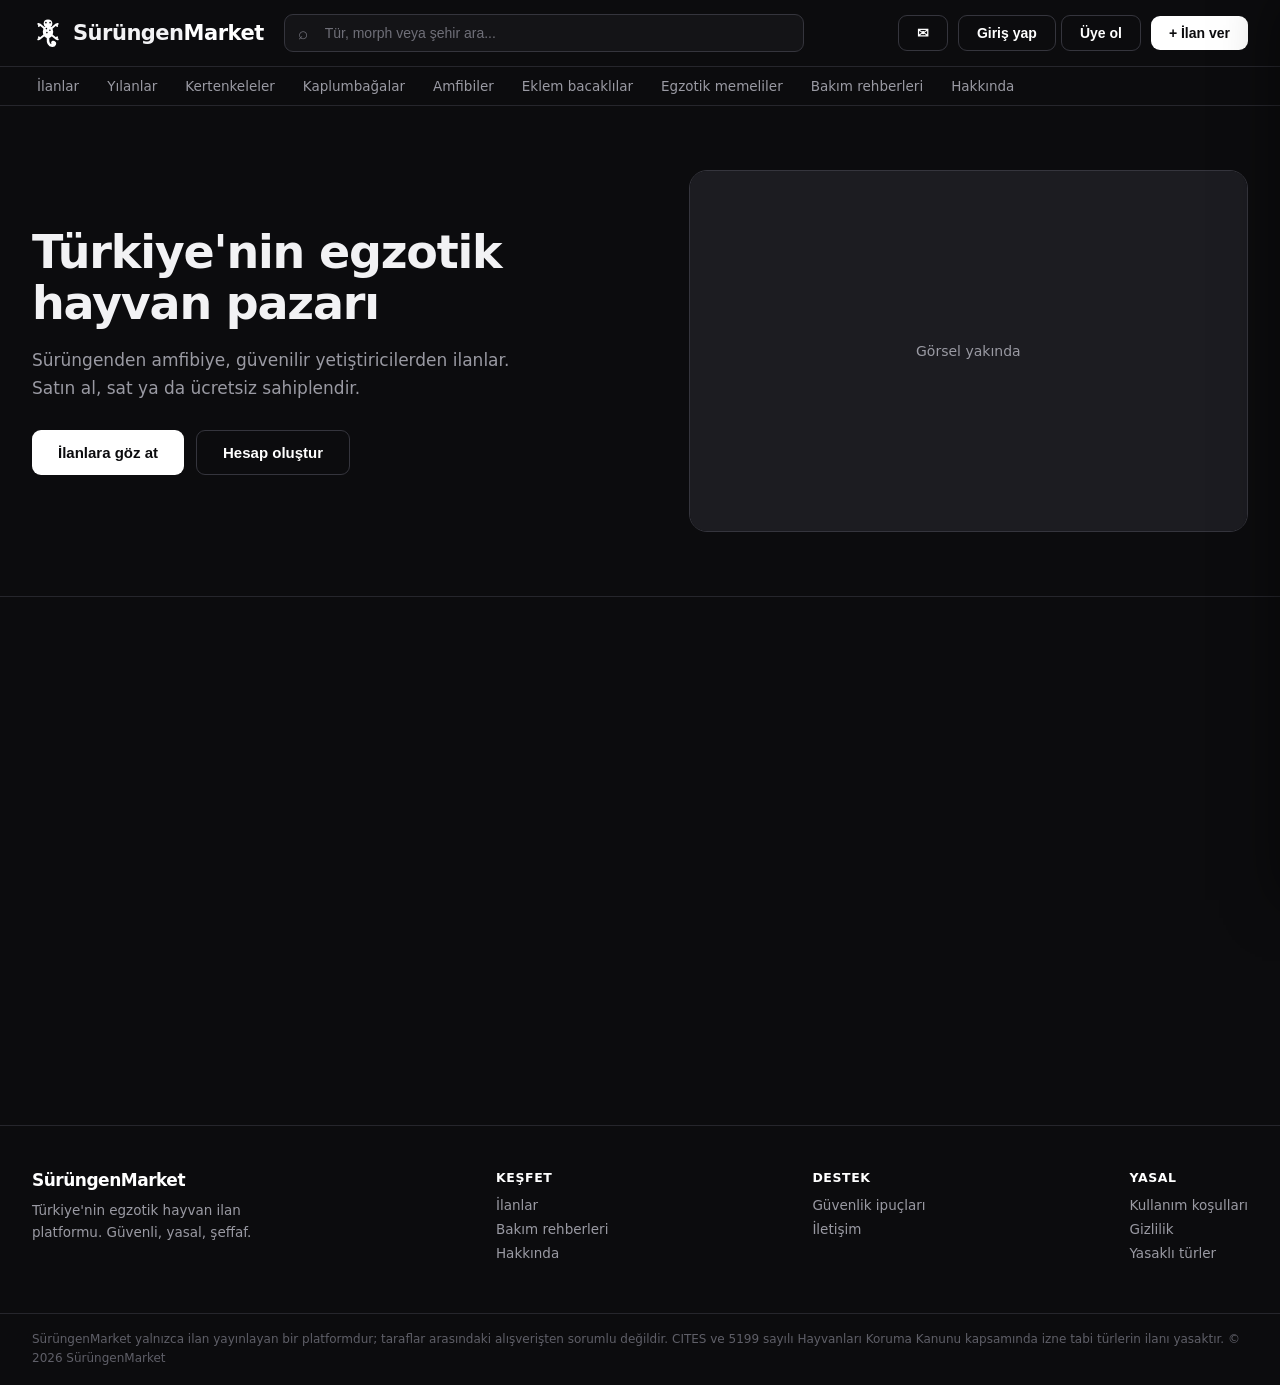
==== commit 7756dc54: "S" ====
--- a/index.html
+++ b/index.html
@@ -25,6 +25,7 @@
 {"@context":"https://schema.org","@type":"WebSite","name":"SürüngenMarket","url":"https://www.surungenmarket.com","inLanguage":"tr"}
 </script>
 <link rel="stylesheet" href="css/styles.css">
+<link rel="stylesheet" href="overrides.css">
 </head>
 <body>
 
--- a/css/styles.css
+++ b/css/styles.css
@@ -0,0 +1,352 @@
+  :root {
+    --bg: #0c0c0e;
+    --bg-2: #141417;
+    --bg-3: #1c1c21;
+    --border: #26262c;
+    --border-2: #35353d;
+    --text: #f2f2f4;
+    --muted: #9a9aa3;
+    --blue: #5aa8e8;
+    --pink: #e87aa4;
+    --red: #ff6b6b;
+  }
+  * { margin: 0; padding: 0; box-sizing: border-box; }
+  html { scroll-behavior: smooth; }
+  body { font-family: 'Segoe UI', system-ui, -apple-system, sans-serif; background: var(--bg); color: var(--text); }
+  img { display: block; }
+
+  /* ---------- Üst bar ---------- */
+  header { background: var(--bg); position: sticky; top: 0; z-index: 50; border-bottom: 1px solid var(--border); }
+  .topbar { display: flex; align-items: center; gap: 20px; padding: 14px 32px; max-width: 1360px; margin: 0 auto; }
+  .logo { font-size: 21px; font-weight: 800; letter-spacing: -0.5px; white-space: nowrap; display: flex; align-items: center; gap: 9px; cursor: pointer; user-select: none; transition: opacity .15s; }
+  .logo:hover { opacity: .85; }
+  .logo svg { flex-shrink: 0; transition: transform .3s ease; }
+  .logo:hover svg { transform: rotate(-8deg); }
+  .logo span { color: #fff; }
+  .search { flex: 1; max-width: 520px; position: relative; }
+  .search input {
+    width: 100%; padding: 10px 16px 10px 40px; border-radius: 9px; border: 1px solid var(--border-2);
+    background: var(--bg-2); color: #fff; font-size: 14px; outline: none; transition: border-color .2s, box-shadow .2s;
+  }
+  .search input:focus { border-color: #fff; box-shadow: 0 0 0 3px rgba(255,255,255,.1); }
+  .search input::placeholder { color: #6f6f78; }
+  .search::before { content: "⌕"; position: absolute; left: 14px; top: 50%; transform: translateY(-50%); color: #6f6f78; font-size: 17px; }
+  .auth { margin-left: auto; display: flex; gap: 10px; align-items: center; }
+  .btn { padding: 9px 18px; border-radius: 9px; font-size: 14px; font-weight: 600; cursor: pointer; border: none; transition: transform .15s, opacity .15s, background .15s; }
+  .btn:hover { opacity: .9; transform: translateY(-1px); }
+  .btn:active { transform: scale(.97); }
+  .btn-ghost { background: transparent; color: #fff; border: 1px solid var(--border-2); }
+  .btn-ghost:hover { background: var(--bg-3); }
+  .btn-primary { background: #fff; color: #0c0c0e; }
+  nav ul { display: flex; gap: 2px; list-style: none; max-width: 1360px; margin: 0 auto; padding: 0 24px; overflow-x: auto; border-top: 1px solid var(--border); }
+  nav a { display: block; padding: 11px 13px; color: var(--muted); text-decoration: none; font-size: 13.5px; font-weight: 500; white-space: nowrap; position: relative; transition: color .15s; }
+  nav a::after { content: ""; position: absolute; left: 13px; right: 13px; bottom: 0; height: 2px; background: #fff; transform: scaleX(0); transition: transform .2s; }
+  nav a:hover, nav a.active { color: #fff; }
+  nav a:hover::after, nav a.active::after { transform: scaleX(1); }
+
+  /* ---------- Hero ---------- */
+  .hero { position: relative; overflow: hidden; border-bottom: 1px solid var(--border); }
+  .hero-inner { max-width: 1360px; margin: 0 auto; padding: 64px 32px; display: flex; align-items: center; gap: 48px; }
+  .hero h1 { font-size: 46px; font-weight: 800; letter-spacing: -1.2px; line-height: 1.12; margin-bottom: 16px; }
+  .hero p { color: var(--muted); font-size: 17px; line-height: 1.65; max-width: 500px; margin-bottom: 28px; }
+  .hero .actions { display: flex; gap: 12px; }
+  .hero .btn { padding: 13px 26px; font-size: 15px; }
+  .hero-img { margin-left: auto; width: 46%; max-width: 560px; border-radius: 18px; overflow: hidden; border: 1px solid var(--border-2); animation: float 7s ease-in-out infinite; }
+  .hero-img img { width: 100%; height: 360px; object-fit: cover; }
+  @keyframes float { 0%,100% { transform: translateY(0); } 50% { transform: translateY(-10px); } }
+
+  /* ---------- Bölümler ---------- */
+  .section { max-width: 1360px; margin: 0 auto; padding: 52px 32px 10px; }
+  .section-head { display: flex; align-items: baseline; justify-content: space-between; margin-bottom: 24px; }
+  .section-head h2 { font-size: 25px; font-weight: 700; letter-spacing: -0.4px; }
+  .section-head a { color: #d8d8de; font-size: 14px; font-weight: 600; text-decoration: none; }
+  .section-head a:hover { color: #fff; text-decoration: underline; }
+
+  .reveal { opacity: 0; transform: translateY(24px); transition: opacity .6s ease, transform .6s ease; }
+  .reveal.in { opacity: 1; transform: translateY(0); }
+
+  /* Kategoriler */
+  .cats { display: grid; grid-template-columns: repeat(auto-fill, minmax(170px, 1fr)); gap: 16px; }
+  .cat { text-decoration: none; color: var(--text); }
+  .cat .thumb { border-radius: 12px; overflow: hidden; border: 1px solid var(--border); background: var(--bg-2); transition: transform .25s ease, border-color .25s, box-shadow .25s; }
+  .cat .thumb img { width: 100%; height: 140px; object-fit: cover; transition: transform .45s ease; }
+  .cat:hover .thumb { transform: translateY(-5px); border-color: #fff; box-shadow: 0 14px 30px rgba(0,0,0,.45); }
+  .cat:hover .thumb img { transform: scale(1.09); }
+  .cat .name { font-size: 14px; font-weight: 600; text-align: center; margin-top: 10px; }
+  .cat .count { font-size: 12px; color: var(--muted); text-align: center; margin-top: 2px; }
+
+  /* Filtreler */
+  .filters { display: flex; gap: 10px; flex-wrap: wrap; align-items: center; margin-bottom: 24px; }
+  .chip { padding: 8px 16px; border-radius: 99px; border: 1px solid var(--border-2); background: transparent; font-size: 13.5px; font-weight: 500; color: var(--muted); cursor: pointer; transition: all .2s; }
+  .chip:hover { border-color: #fff; color: #fff; transform: translateY(-1px); }
+  .chip.active { background: #fff; border-color: #fff; color: #0c0c0e; }
+  .filters select { padding: 8px 14px; border-radius: 99px; border: 1px solid var(--border-2); background: var(--bg-2); font-size: 13.5px; color: var(--muted); cursor: pointer; outline: none; }
+
+  /* İlan kartları */
+  .grid { display: grid; grid-template-columns: repeat(auto-fill, minmax(240px, 1fr)); gap: 18px; padding-bottom: 52px; }
+  .card {
+    background: var(--bg-2); border: 1px solid var(--border); border-radius: 14px; overflow: hidden; cursor: pointer;
+    transition: transform .25s ease, box-shadow .25s ease, border-color .25s;
+  }
+  .card:hover { transform: translateY(-6px); box-shadow: 0 18px 40px rgba(0,0,0,.5); border-color: var(--border-2); }
+  .card .photo { height: 190px; position: relative; overflow: hidden; background: var(--bg-3); }
+  .card .photo img { width: 100%; height: 100%; object-fit: cover; transition: transform .5s ease; }
+  .card:hover .photo img { transform: scale(1.1); }
+  .card .fav {
+    position: absolute; top: 10px; right: 10px; background: rgba(12,12,14,.72); backdrop-filter: blur(4px);
+    min-width: 34px; height: 34px; padding: 0 10px; border-radius: 99px; display: flex; align-items: center; justify-content: center;
+    gap: 5px; font-size: 13px; color: #d8d8de; cursor: pointer; transition: transform .2s, color .2s; z-index: 2;
+  }
+  .card .fav:hover { transform: scale(1.12); color: var(--red); }
+  .card .fav.liked { color: var(--red); }
+  .card .body { padding: 14px 16px 16px; }
+  .card .title { font-size: 15px; font-weight: 600; margin-bottom: 4px; }
+  .card .seller { font-size: 12px; color: var(--muted); margin-bottom: 8px; }
+  .card .row { display: flex; align-items: center; justify-content: space-between; }
+  .card .info { display: flex; align-items: center; gap: 7px; font-size: 13px; color: var(--muted); }
+  .sex { font-weight: 700; font-size: 14px; }
+  .sex.m { color: var(--blue); }
+  .sex.f { color: var(--pink); }
+  .card .price { font-size: 18px; font-weight: 700; color: #fff; }
+  .card .price.free { color: #d8d8de; font-size: 15px; }
+  .card .foot { display: flex; align-items: center; justify-content: space-between; margin-top: 10px; padding-top: 10px; border-top: 1px solid var(--border); font-size: 12px; color: var(--muted); }
+  .badge { font-size: 11px; font-weight: 600; padding: 3px 10px; border-radius: 99px; }
+  .badge.satis { background: rgba(255,255,255,.07); color: #c9c9ce; }
+  .badge.sahiplendirme { background: rgba(255,255,255,.14); color: #fff; }
+
+  /* Güven şeridi */
+  .trust { border-top: 1px solid var(--border); background: var(--bg-2); }
+  .trust-inner { max-width: 1360px; margin: 0 auto; padding: 40px 32px; display: grid; grid-template-columns: repeat(auto-fit, minmax(220px, 1fr)); gap: 28px; }
+  .trust-item .t-icon { font-size: 26px; margin-bottom: 10px; }
+  .trust-item h3 { font-size: 15px; font-weight: 700; margin-bottom: 5px; }
+  .trust-item p { font-size: 13.5px; color: var(--muted); line-height: 1.6; }
+
+  /* Footer */
+  footer { border-top: 1px solid var(--border); color: var(--muted); }
+  .foot-inner { max-width: 1360px; margin: 0 auto; padding: 44px 32px; display: flex; flex-wrap: wrap; gap: 40px; justify-content: space-between; font-size: 13.5px; }
+  footer .logo { font-size: 17px; }
+  footer ul { list-style: none; }
+  footer li { margin-bottom: 8px; }
+  footer a { color: var(--muted); text-decoration: none; transition: color .15s; }
+  footer a:hover { color: #fff; }
+  footer h4 { color: #fff; font-size: 12.5px; text-transform: uppercase; letter-spacing: .6px; margin-bottom: 12px; }
+  .legal { border-top: 1px solid var(--border); }
+  .legal p { max-width: 1360px; margin: 0 auto; padding: 16px 32px; font-size: 12px; color: #5f5f68; line-height: 1.6; }
+
+  /* ---------- İlan detay ---------- */
+  #detail { display: none; max-width: 1360px; margin: 0 auto; padding: 20px 32px 64px; }
+  #detail.open { display: block; animation: fadeIn .25s ease; }
+  .crumb { display: flex; align-items: center; gap: 8px; font-size: 13px; color: var(--muted); margin-bottom: 20px; flex-wrap: wrap; }
+  .crumb a { color: var(--muted); text-decoration: none; }
+  .crumb a:hover { color: #fff; }
+  .crumb .back { color: #fff; font-weight: 600; cursor: pointer; margin-right: 8px; }
+  .d-grid { display: grid; grid-template-columns: 1.15fr .85fr; gap: 28px; align-items: start; }
+  .d-photo { border-radius: 16px; overflow: hidden; border: 1px solid var(--border); background: var(--bg-2); }
+  .d-photo img { width: 100%; height: 460px; object-fit: cover; }
+  .d-thumbs { display: flex; gap: 10px; margin-top: 12px; }
+  .d-thumbs img { width: 86px; height: 64px; object-fit: cover; border-radius: 9px; border: 2px solid transparent; cursor: pointer; opacity: .65; transition: all .2s; }
+  .d-thumbs img:hover { opacity: 1; }
+  .d-thumbs img.on { border-color: #fff; opacity: 1; }
+  .d-desc { background: var(--bg-2); border: 1px solid var(--border); border-radius: 14px; padding: 18px 20px; margin-top: 18px; font-size: 14.5px; line-height: 1.7; color: #d4d4da; }
+  .d-desc b { color: #fff; }
+  .d-actions { display: flex; gap: 26px; justify-content: center; margin-top: 18px; color: var(--muted); font-size: 13px; }
+  .d-actions span { display: flex; flex-direction: column; align-items: center; gap: 4px; cursor: pointer; transition: color .15s, transform .15s; }
+  .d-actions span:hover { color: #fff; transform: translateY(-2px); }
+  .d-actions span.liked-act { color: #ff6b6b; }
+  .d-actions .i { font-size: 19px; }
+  .d-info { background: var(--bg-2); border: 1px solid var(--border); border-radius: 16px; padding: 26px; position: sticky; top: 96px; }
+  .d-info h1 { font-size: 27px; font-weight: 800; letter-spacing: -0.5px; line-height: 1.2; margin-bottom: 8px; }
+  .d-info .kind { font-size: 14px; color: var(--muted); }
+  .d-info .lat { font-size: 13px; color: var(--muted); font-style: italic; }
+  .d-info .aid { font-size: 12px; color: #6f6f78; margin-top: 2px; }
+  .d-price { font-size: 32px; font-weight: 800; margin: 16px 0; }
+  .d-price.free { font-size: 26px; }
+  .d-info .btn { width: 100%; padding: 13px; font-size: 15px; margin-bottom: 10px; }
+  .d-specs { margin-top: 18px; font-size: 14px; }
+  .d-specs .sp { display: flex; align-items: center; gap: 10px; padding: 7px 0; }
+  .d-specs .k { color: var(--muted); min-width: 92px; font-weight: 600; font-size: 13px; }
+  .d-specs .v { color: #e8e8ee; }
+  .traits { display: flex; gap: 6px; flex-wrap: wrap; }
+  .trait { font-size: 11.5px; font-weight: 600; padding: 3px 10px; border-radius: 99px; background: rgba(255,255,255,.07); color: #c9c9ce; }
+  .trait.g { background: rgba(255,255,255,.12); color: #fff; }
+  .seller-card { display: flex; align-items: center; gap: 12px; margin-top: 20px; padding-top: 18px; border-top: 1px solid var(--border); }
+  .avatar { width: 44px; height: 44px; border-radius: 50%; background: rgba(255,255,255,.1); color: #fff; display: flex; align-items: center; justify-content: center; font-weight: 700; font-size: 15px; }
+  .seller-card .sn { font-size: 14.5px; font-weight: 600; }
+  .seller-card .sl { font-size: 12.5px; color: var(--muted); }
+  .seller-card .btn { width: auto; margin: 0 0 0 auto; padding: 8px 16px; font-size: 13px; }
+  @media (max-width: 900px) {
+    .d-grid { grid-template-columns: 1fr; }
+    .d-photo img { height: 280px; }
+    .d-info { position: static; }
+    #detail { padding: 16px 16px 48px; }
+  }
+
+  /* ---------- Modallar ---------- */
+  .overlay { position: fixed; inset: 0; background: rgba(0,0,0,.7); display: none; align-items: flex-start; justify-content: center; z-index: 100; padding: 40px 16px; overflow-y: auto; }
+  .overlay.open { display: flex; animation: fadeIn .2s ease; }
+  @keyframes fadeIn { from { opacity: 0; } to { opacity: 1; } }
+  .modal { background: var(--bg-2); border: 1px solid var(--border-2); border-radius: 16px; width: 100%; max-width: 560px; padding: 28px; animation: pop .25s ease; }
+  @keyframes pop { from { transform: translateY(16px); opacity: 0; } to { transform: none; opacity: 1; } }
+  .modal h2 { font-size: 20px; font-weight: 700; margin-bottom: 4px; }
+  .modal .sub { font-size: 13.5px; color: var(--muted); margin-bottom: 20px; }
+  .form-grid { display: grid; grid-template-columns: 1fr 1fr; gap: 14px; }
+  .field { display: flex; flex-direction: column; gap: 6px; }
+  .field.full { grid-column: 1 / -1; }
+  .field label { font-size: 13px; font-weight: 600; }
+  .field label .req { color: var(--red); }
+  .field input, .field select, .field textarea {
+    padding: 10px 12px; border: 1px solid var(--border-2); border-radius: 9px; font-size: 14px;
+    font-family: inherit; outline: none; transition: border-color .15s; background: var(--bg); color: #fff;
+  }
+  .field input:focus, .field select:focus, .field textarea:focus { border-color: #fff; }
+  .segment { display: flex; gap: 8px; }
+  .segment button { flex: 1; padding: 10px; border: 1px solid var(--border-2); border-radius: 9px; background: var(--bg); color: var(--muted); font-size: 14px; font-weight: 500; cursor: pointer; transition: all .15s; }
+  .segment button.sel-m { border-color: var(--blue); background: rgba(90,168,232,.12); color: var(--blue); }
+  .segment button.sel-f { border-color: var(--pink); background: rgba(232,122,164,.12); color: var(--pink); }
+  .segment button.sel-x { border-color: #fff; background: rgba(255,255,255,.08); color: #fff; }
+  .upload {
+    border: 1.5px dashed var(--border-2); border-radius: 10px; padding: 18px; text-align: center;
+    color: var(--muted); font-size: 13.5px; cursor: pointer; transition: border-color .2s, background .2s;
+  }
+  .upload:hover, .upload.drag { border-color: #fff; background: rgba(255,255,255,.04); }
+  .upload input { display: none; }
+  .previews { display: flex; gap: 8px; margin-top: 10px; flex-wrap: wrap; }
+  .previews .pv { position: relative; }
+  .previews img { width: 74px; height: 56px; object-fit: cover; border-radius: 8px; border: 1px solid var(--border-2); }
+  .previews .rm {
+    position: absolute; top: -6px; right: -6px; width: 20px; height: 20px; border-radius: 50%;
+    background: var(--red); color: #fff; font-size: 12px; line-height: 20px; text-align: center; cursor: pointer;
+  }
+  .modal .actions { display: flex; gap: 10px; justify-content: flex-end; margin-top: 22px; }
+  .btn-cancel { background: var(--bg-3); color: var(--text); }
+  .hint { font-size: 12px; color: var(--muted); }
+  .form-err { display: none; color: var(--red); font-size: 13px; margin-top: 12px; }
+
+  /* ---------- Üyelik ---------- */
+  .tabs { display: flex; gap: 8px; margin-bottom: 18px; }
+  .tab { flex: 1; padding: 10px; border-radius: 9px; border: 1px solid var(--border-2); background: transparent; color: var(--muted); font-size: 14px; font-weight: 600; cursor: pointer; transition: all .15s; }
+  .tab.on { background: #fff; border-color: #fff; color: #0c0c0e; }
+
+  /* ---------- Toast ---------- */
+  .toast { position: fixed; bottom: 24px; right: 24px; z-index: 200; background: var(--bg-3); border: 1px solid var(--border-2); border-left: 3px solid #fff; padding: 13px 18px; border-radius: 10px; font-size: 13.5px; display: none; animation: pop .25s ease; max-width: 320px; }
+
+  /* ---------- Doğrulama & rozet ---------- */
+  .vbadge { display: inline-flex; align-items: center; gap: 3px; font-size: 11px; font-weight: 700; padding: 2px 9px; border-radius: 99px; background: rgba(90,168,232,.15); color: var(--blue); white-space: nowrap; vertical-align: middle; }
+  .vbadge.sm { font-size: 10.5px; padding: 1px 7px; }
+  .v-step { display: flex; align-items: center; gap: 10px; font-size: 14.5px; font-weight: 700; margin: 14px 0 8px; }
+  .v-num { width: 24px; height: 24px; border-radius: 50%; background: rgba(255,255,255,.1); display: inline-flex; align-items: center; justify-content: center; font-size: 12.5px; }
+  .v-num.v-ok { background: rgba(90,168,232,.18); color: var(--blue); }
+  .v-info { font-size: 13.5px; color: var(--muted); line-height: 1.6; margin-bottom: 12px; }
+  .unverified-chip { color: var(--amber, #f0b25a) !important; border-color: rgba(240,178,90,.4) !important; }
+
+  /* ---------- Mesajlaşma ---------- */
+  .msg-btn { position: relative; }
+  .msg-btn .dot { position: absolute; top: 3px; right: 5px; width: 9px; height: 9px; border-radius: 50%; background: var(--red); display: none; }
+  .msg-btn .dot.on { display: block; }
+  .chat {
+    position: fixed; top: 0; right: -400px; width: 380px; max-width: 96vw; height: 100vh; z-index: 120;
+    background: var(--bg-2); border-left: 1px solid var(--border-2); display: flex; flex-direction: column;
+    transition: right .3s ease; box-shadow: -20px 0 50px rgba(0,0,0,.5);
+  }
+  .chat.open { right: 0; }
+  .chat-head { padding: 14px 16px; border-bottom: 1px solid var(--border); display: flex; align-items: center; gap: 11px; }
+  .chat-head .avatar { width: 36px; height: 36px; font-size: 13px; flex-shrink: 0; }
+  .chat-head .cn { font-size: 14.5px; font-weight: 700; }
+  .chat-head .cl { font-size: 12px; color: var(--muted); max-width: 200px; overflow: hidden; text-overflow: ellipsis; white-space: nowrap; }
+  .chat-head .x { margin-left: auto; cursor: pointer; color: var(--muted); font-size: 17px; padding: 4px 9px; border-radius: 7px; transition: all .15s; }
+  .chat-head .x:hover { background: var(--bg-3); color: #fff; }
+  .chat-head .bk { cursor: pointer; color: var(--muted); font-size: 16px; padding: 4px; }
+  .chat-head .bk:hover { color: #fff; }
+  .chat-body { flex: 1; overflow-y: auto; padding: 16px; display: flex; flex-direction: column; gap: 10px; }
+  .bubble { max-width: 80%; padding: 9px 13px; border-radius: 14px; font-size: 13.5px; line-height: 1.5; animation: pop .2s ease; }
+  .bubble.me { align-self: flex-end; background: #fff; color: #0c0c0e; border-bottom-right-radius: 4px; }
+  .bubble.them { align-self: flex-start; background: var(--bg-3); border: 1px solid var(--border); border-bottom-left-radius: 4px; }
+  .bubble .bt { display: block; font-size: 10.5px; opacity: .55; margin-top: 3px; text-align: right; }
+  .ctx { align-self: center; text-align: center; font-size: 12px; color: var(--muted); background: var(--bg); border: 1px solid var(--border); padding: 6px 14px; border-radius: 99px; }
+  .typing { align-self: flex-start; color: var(--muted); font-size: 12.5px; padding: 2px 6px; display: none; }
+  .typing.on { display: block; animation: pop .2s ease; }
+  .chat-input { padding: 12px 14px; border-top: 1px solid var(--border); display: flex; gap: 8px; }
+  .chat-input input { flex: 1; padding: 11px 14px; border-radius: 99px; border: 1px solid var(--border-2); background: var(--bg); color: #fff; font-size: 13.5px; outline: none; }
+  .chat-input input:focus { border-color: #fff; }
+  .chat-input button { padding: 0 18px; border-radius: 99px; border: none; background: #fff; color: #0c0c0e; font-weight: 700; font-size: 13.5px; cursor: pointer; }
+  .inbox { flex: 1; overflow-y: auto; }
+  .ib-row { display: flex; gap: 12px; padding: 14px 16px; border-bottom: 1px solid var(--border); cursor: pointer; transition: background .15s; align-items: center; }
+  .ib-row:hover { background: var(--bg-3); }
+  .ib-row .avatar { width: 38px; height: 38px; font-size: 13px; flex-shrink: 0; }
+  .ib-row .ibn { font-size: 14px; font-weight: 600; }
+  .ib-row .ibl { font-size: 12.5px; color: var(--muted); max-width: 220px; overflow: hidden; text-overflow: ellipsis; white-space: nowrap; margin-top: 2px; }
+  .ib-row .ibu { margin-left: auto; background: var(--red); color: #fff; font-size: 11px; font-weight: 700; min-width: 20px; height: 20px; border-radius: 99px; display: flex; align-items: center; justify-content: center; }
+  .ib-empty { padding: 40px 20px; text-align: center; color: var(--muted); font-size: 13.5px; line-height: 1.7; }
+
+  /* ---------- İç sayfalar ---------- */
+  #page { display: none; max-width: 1080px; margin: 0 auto; padding: 28px 32px 72px; }
+  #page.open { display: block; animation: fadeIn .25s ease; }
+  .article h1 { font-size: 32px; font-weight: 800; letter-spacing: -0.8px; margin-bottom: 10px; }
+  .article .lead { font-size: 16px; color: var(--muted); line-height: 1.7; margin-bottom: 28px; max-width: 760px; }
+  .article h2 { font-size: 21px; font-weight: 700; margin: 30px 0 12px; }
+  .article h3 { font-size: 16px; font-weight: 700; margin: 20px 0 8px; }
+  .article p { font-size: 14.5px; line-height: 1.75; color: #d4d4da; margin-bottom: 12px; max-width: 800px; }
+  .article ul, .article ol { margin: 0 0 14px 22px; font-size: 14.5px; line-height: 1.8; color: #d4d4da; }
+  .article a { color: #fff; }
+  .article .note { background: var(--bg-2); border: 1px solid var(--border-2); border-left: 3px solid #fff; border-radius: 0 10px 10px 0; padding: 14px 18px; font-size: 13.5px; color: #d4d4da; line-height: 1.7; margin: 18px 0; max-width: 800px; }
+  .article .note.warn { border-left-color: var(--red); }
+  .guide-grid { display: grid; grid-template-columns: repeat(auto-fill, minmax(230px, 1fr)); gap: 16px; margin-top: 24px; }
+  .g-card { background: var(--bg-2); border: 1px solid var(--border); border-radius: 14px; overflow: hidden; cursor: pointer; transition: transform .25s ease, box-shadow .25s ease, border-color .25s; }
+  .g-card:hover { transform: translateY(-5px); box-shadow: 0 16px 36px rgba(0,0,0,.5); border-color: var(--border-2); }
+  .g-card .gp { height: 130px; overflow: hidden; }
+  .g-card .gp img { width: 100%; height: 100%; object-fit: cover; transition: transform .45s ease; }
+  .g-card:hover .gp img { transform: scale(1.08); }
+  .g-card .gb { padding: 13px 15px 15px; }
+  .g-card .gn { font-size: 14.5px; font-weight: 700; }
+  .g-card .gl { font-size: 12px; color: var(--muted); font-style: italic; margin: 2px 0 8px; }
+  .lvl { font-size: 11px; font-weight: 600; padding: 3px 10px; border-radius: 99px; background: rgba(255,255,255,.08); color: #d8d8de; }
+  .lvl.ileri { background: rgba(255,107,107,.14); color: var(--red); }
+  .spec-table { width: 100%; max-width: 800px; border: 1px solid var(--border); border-radius: 12px; border-collapse: separate; border-spacing: 0; overflow: hidden; margin: 18px 0; font-size: 14px; }
+  .spec-table td { padding: 11px 16px; border-bottom: 1px solid var(--border); }
+  .spec-table tr:last-child td { border-bottom: none; }
+  .spec-table td:first-child { color: var(--muted); font-weight: 600; font-size: 13px; width: 190px; background: var(--bg-2); }
+  .faq details { background: var(--bg-2); border: 1px solid var(--border); border-radius: 12px; margin-bottom: 10px; max-width: 800px; overflow: hidden; }
+  .faq summary { padding: 15px 18px; font-size: 14.5px; font-weight: 600; cursor: pointer; list-style: none; display: flex; justify-content: space-between; align-items: center; transition: background .15s; }
+  .faq summary:hover { background: var(--bg-3); }
+  .faq summary::after { content: "+"; font-size: 18px; color: var(--muted); }
+  .faq details[open] summary::after { content: "−"; }
+  .faq details p { padding: 0 18px 15px; font-size: 14px; line-height: 1.7; color: #d4d4da; margin: 0; }
+  .store-grid { display: grid; grid-template-columns: repeat(auto-fill, minmax(250px, 1fr)); gap: 16px; margin-top: 24px; }
+  .store { background: var(--bg-2); border: 1px solid var(--border); border-radius: 14px; padding: 20px; display: flex; gap: 14px; align-items: center; transition: transform .2s, border-color .2s; }
+  .store:hover { transform: translateY(-4px); border-color: var(--border-2); }
+  .store .avatar { width: 50px; height: 50px; font-size: 17px; }
+  .store .stn { font-size: 15px; font-weight: 700; }
+  .store .stl { font-size: 12.5px; color: var(--muted); margin: 2px 0 8px; }
+  .store button { font-size: 12.5px; padding: 6px 12px; }
+  .contact-form { max-width: 520px; display: flex; flex-direction: column; gap: 14px; margin-top: 20px; }
+
+  /* ---------- Mağaza profili & yorumlar ---------- */
+  .profile-head { display: flex; align-items: center; gap: 18px; background: var(--bg-2); border: 1px solid var(--border); border-radius: 16px; padding: 24px; flex-wrap: wrap; }
+  .profile-head .avatar { width: 64px; height: 64px; font-size: 22px; }
+  .profile-head .pn { font-size: 22px; font-weight: 800; }
+  .profile-head .pl { font-size: 13.5px; color: var(--muted); margin-top: 3px; }
+  .profile-stats { display: flex; gap: 26px; margin-left: auto; flex-wrap: wrap; }
+  .profile-stats .ps { text-align: center; }
+  .profile-stats .ps .v { font-size: 19px; font-weight: 800; }
+  .profile-stats .ps .l { font-size: 11.5px; color: var(--muted); margin-top: 2px; }
+  .stars { color: var(--amber, #f0b25a); letter-spacing: 1px; }
+  .review { background: var(--bg-2); border: 1px solid var(--border); border-radius: 12px; padding: 15px 18px; margin-bottom: 10px; max-width: 800px; }
+  .review .rh { display: flex; align-items: center; gap: 10px; margin-bottom: 6px; }
+  .review .rh .avatar { width: 30px; height: 30px; font-size: 11px; }
+  .review .rn { font-size: 13.5px; font-weight: 700; }
+  .review .rd { font-size: 12px; color: var(--muted); margin-left: auto; }
+  .review .rt { font-size: 13.5px; line-height: 1.65; color: #d4d4da; }
+  .review .rbadge { font-size: 10.5px; font-weight: 700; padding: 2px 8px; border-radius: 99px; background: rgba(255,255,255,.08); color: #c9c9ce; }
+  .rv-form { background: var(--bg-2); border: 1px solid var(--border); border-radius: 12px; padding: 18px; max-width: 800px; margin-top: 16px; display: flex; flex-direction: column; gap: 12px; }
+
+  @media (max-width: 760px) {
+    .topbar { flex-wrap: wrap; padding: 12px 16px; }
+    #page { padding: 20px 16px 48px; }
+    .search { order: 3; max-width: none; flex-basis: 100%; }
+    .hero-inner { flex-direction: column; padding: 40px 20px; }
+    .hero h1 { font-size: 32px; }
+    .hero-img { width: 100%; margin: 0; }
+    .hero-img img { height: 220px; }
+    .section { padding: 36px 16px 8px; }
+    .form-grid { grid-template-columns: 1fr; }
+  }
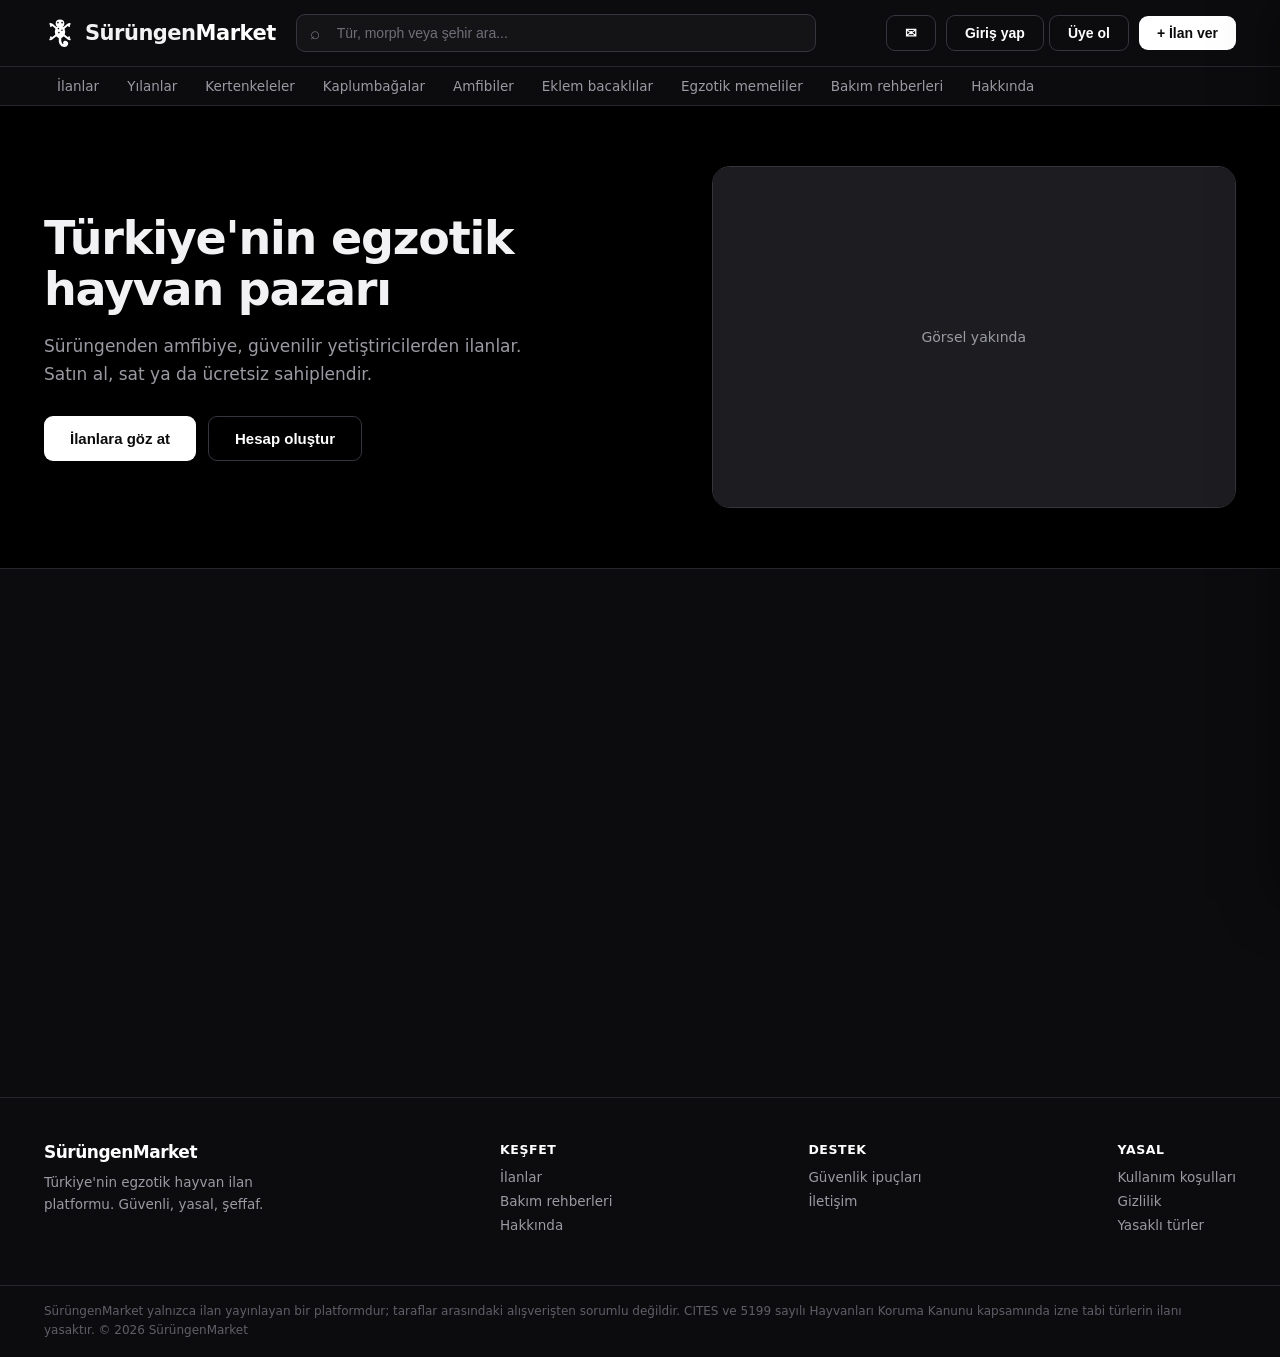
==== commit 9dc796de: "s" ====
--- a/index.html
+++ b/index.html
@@ -220,5 +220,6 @@
 </footer>
 
 <script type="module" src="js/app.js"></script>
+<script type="module" src="owner.js"></script>
 </body>
 </html>
--- a/overrides.css
+++ b/overrides.css
@@ -0,0 +1,41 @@
+/* ============================================================
+   Ölçek / oturuş iyileştirmeleri (MorphMarket ölçeği referans).
+   Tasarım, renk, yazı boyutları AYNI kalır — sadece genişlik ve
+   yerleşim oranları düzeltilir. styles.css'ten SONRA yüklenir.
+   ============================================================ */
+
+/* 1) Üst bar ve menü baştan sona (tam genişlik) uzansın */
+header .topbar { max-width: none !important; padding-left: 44px !important; padding-right: 44px !important; }
+header nav ul  { max-width: none !important; padding-left: 44px !important; padding-right: 44px !important; }
+
+/* 2) İçerik alanı: geniş ekranda oturaklı, dengeli bir genişlik */
+.hero-inner, .section, .trust-inner, .foot-inner, .legal p, #detail {
+  max-width: 1600px !important;
+  padding-left: 44px !important;
+  padding-right: 44px !important;
+}
+
+/* 3) Kategori kartları temiz bir sıra halinde otursun (kare-benzeri) */
+.cats { grid-template-columns: repeat(auto-fill, minmax(180px, 1fr)) !important; gap: 18px !important; }
+.cat .thumb { border-radius: 10px !important; }
+.cat .thumb img, .cat .thumb > div { height: 170px !important; }
+
+/* 4) İlan kartları da dengeli sığsın */
+.grid { grid-template-columns: repeat(auto-fill, minmax(240px, 1fr)) !important; gap: 18px !important; }
+
+/* 5) Hero oranı: metin solda, görsel/placeholder sağda dengeli */
+.hero-inner { gap: 48px !important; padding-top: 60px !important; padding-bottom: 60px !important; align-items: center !important; }
+.hero-img { width: 44% !important; max-width: 620px !important; }
+.hero-img img, .hero-img > div { height: 340px !important; }
+
+/* 6) YALNIZCA hero alanı düz siyah. Gerisi (header, gövde, kategoriler) eski renginde kalır.
+      Gri "Görsel yakında" kutusu korunur — oraya görsel eklenecek. */
+.hero { background: #000 !important; }
+
+@media (max-width: 900px) {
+  header .topbar, header nav ul,
+  .hero-inner, .section, .trust-inner, .foot-inner, .legal p, #detail {
+    padding-left: 16px !important; padding-right: 16px !important;
+  }
+  .hero-img { width: 100% !important; }
+}
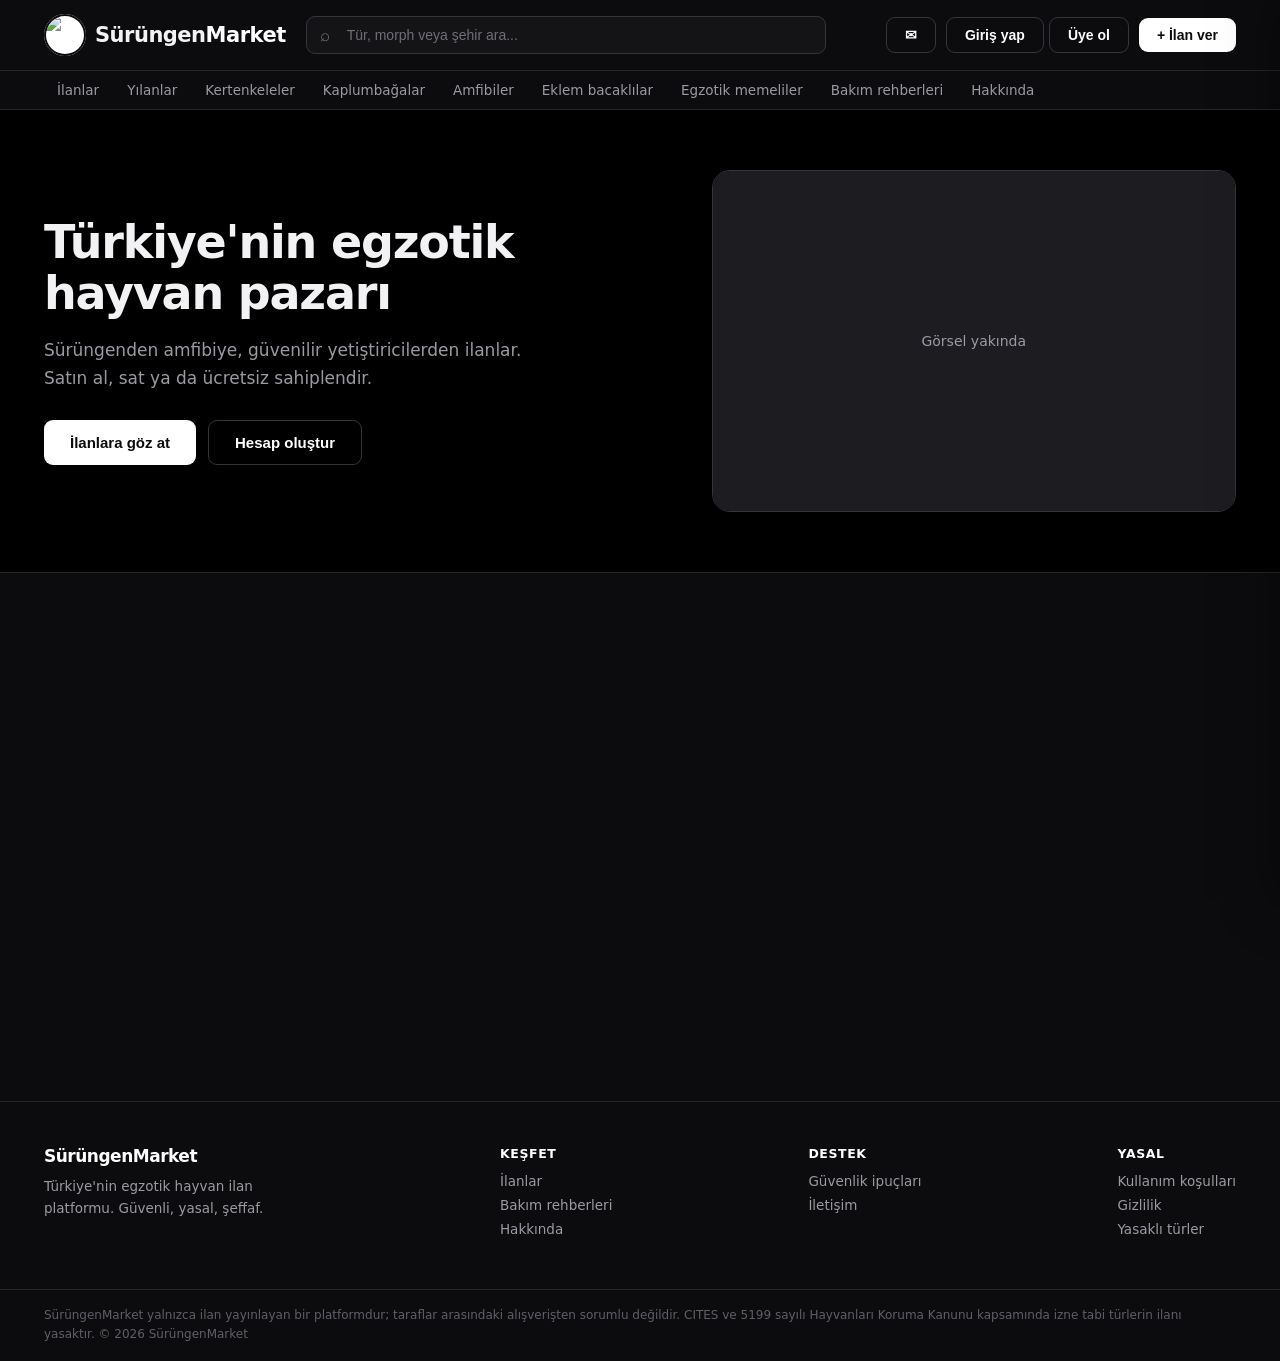
==== commit a5192410: "s" ====
--- a/index.html
+++ b/index.html
@@ -32,14 +32,7 @@
 <header>
   <div class="topbar">
     <div class="logo" id="logo" title="Ana sayfa">
-      <svg width="32" height="32" viewBox="0 0 40 40" fill="none" xmlns="http://www.w3.org/2000/svg" aria-label="SürüngenMarket leopar gecko logosu">
-        <path d="M15.5 14 L10 9.5 M10 9.5 L7.8 8.6 M10 9.5 L8.6 11.2 M24.5 14 L30 9.5 M30 9.5 L32.2 8.6 M30 9.5 L31.4 11.2 M15.5 22.5 L10 27 M10 27 L7.8 27.9 M10 27 L8.6 25.3 M24.5 22.5 L30 27 M30 27 L32.2 27.9 M30 27 L31.4 25.3" stroke="#fff" stroke-width="2.4" stroke-linecap="round"/>
-        <ellipse cx="20" cy="8" rx="5.4" ry="4.8" fill="#fff"/>
-        <circle cx="17.4" cy="7" r="1.05" fill="#0c0c0e"/><circle cx="22.6" cy="7" r="1.05" fill="#0c0c0e"/>
-        <ellipse cx="20" cy="18.5" rx="6.5" ry="8" fill="#fff"/>
-        <path d="M20 26 C 19.6 31.5, 21.5 35.5, 25.2 35.8 C 28.6 36, 29.8 32.4, 27.4 31.4 C 25.5 30.6, 24.8 33, 26.4 33.4" stroke="#fff" stroke-width="3.2" stroke-linecap="round" fill="none"/>
-        <circle cx="18" cy="14.5" r="1" fill="#0c0c0e"/><circle cx="22.4" cy="16.5" r="1" fill="#0c0c0e"/><circle cx="18.6" cy="19.5" r="1" fill="#0c0c0e"/>
-      </svg>
+      <span class="logo-mark"><img src="logo.png" alt="SürüngenMarket leopar gecko logosu"><span class="tongue"></span></span>
       <div>Sürüngen<span>Market</span></div>
     </div>
     <div class="search"><input id="q" type="text" placeholder="Tür, morph veya şehir ara..."></div>
--- a/overrides.css
+++ b/overrides.css
@@ -28,9 +28,38 @@
 .hero-img { width: 44% !important; max-width: 620px !important; }
 .hero-img img, .hero-img > div { height: 340px !important; }
 
-/* 6) YALNIZCA hero alanı düz siyah. Gerisi (header, gövde, kategoriler) eski renginde kalır.
-      Gri "Görsel yakında" kutusu korunur — oraya görsel eklenecek. */
+/* 6) YALNIZCA hero alanı düz siyah. Gerisi eski renginde kalır. */
 .hero { background: #000 !important; }
+
+/* 7) Logo: gecko çizimi (logo.png) beyaz madalyon içinde + hover'da dil çıkar */
+.logo-mark {
+  position: relative; width: 42px; height: 42px; flex-shrink: 0;
+  background: #fff; border-radius: 50%; overflow: visible;
+  display: inline-flex; align-items: center; justify-content: center;
+  transition: transform .2s ease;
+}
+.logo-mark::after {
+  /* madalyon kenarını yuvarlak tutmak için maske görevi */
+  content: ""; position: absolute; inset: 0; border-radius: 50%;
+  box-shadow: 0 0 0 2px #0c0c0e inset; pointer-events: none;
+}
+.logo:hover .logo-mark { transform: rotate(-6deg); }
+.logo-mark img { width: 94%; height: 94%; object-fit: contain; display: block; border-radius: 50%; }
+
+/* dil — ağzın yanından çıkan küçük çatallı şekil */
+.logo-mark .tongue {
+  position: absolute; left: 70%; top: 46%;
+  width: 11px; height: 4px; background: #ec5c86;
+  border-radius: 0 4px 4px 0; transform-origin: left center;
+  transform: scaleX(0) translateY(-50%); opacity: 0;
+  transition: transform .16s ease, opacity .12s ease; pointer-events: none; z-index: 3;
+}
+.logo-mark .tongue::after {
+  /* çatal uç */
+  content: ""; position: absolute; right: -3px; top: 50%; transform: translateY(-50%);
+  border-left: 4px solid #ec5c86; border-top: 3px solid transparent; border-bottom: 3px solid transparent;
+}
+.logo:hover .logo-mark .tongue { transform: scaleX(1) translateY(-50%); opacity: 1; }
 
 @media (max-width: 900px) {
   header .topbar, header nav ul,
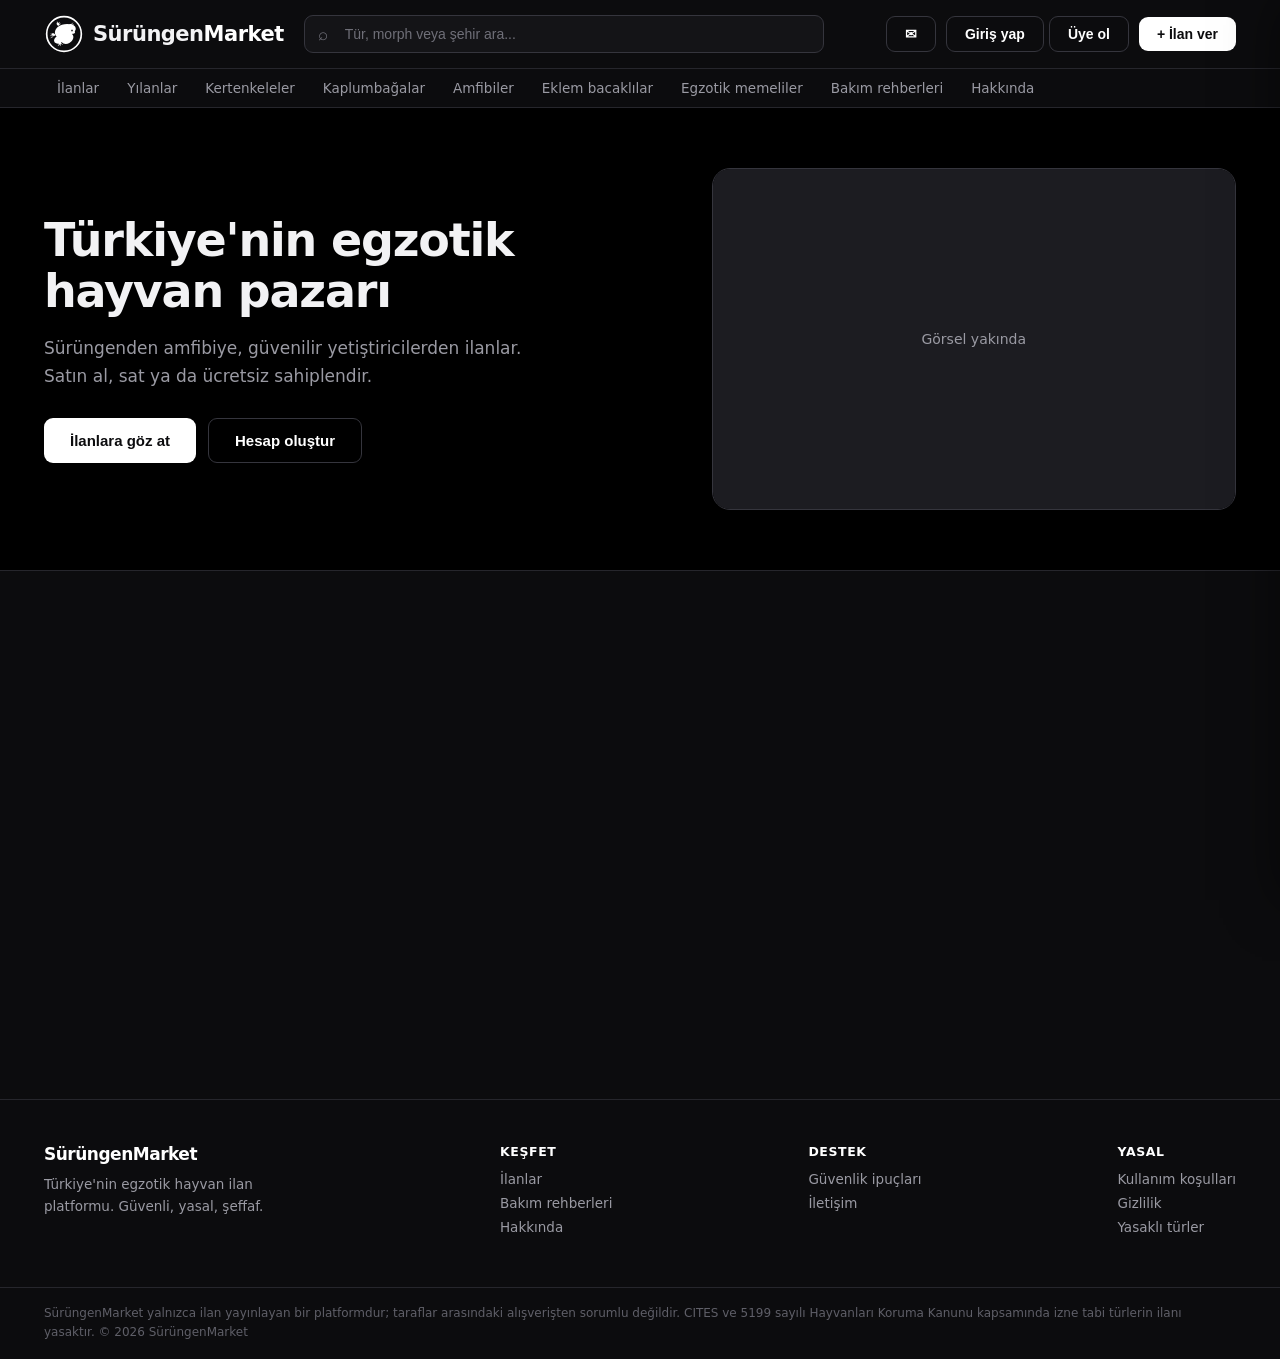
==== commit 82c7a542: "s" ====
--- a/index.html
+++ b/index.html
@@ -32,7 +32,21 @@
 <header>
   <div class="topbar">
     <div class="logo" id="logo" title="Ana sayfa">
-      <span class="logo-mark"><img src="logo.png" alt="SürüngenMarket leopar gecko logosu"><span class="tongue"></span></span>
+      <svg class="logo-svg" width="40" height="40" viewBox="0 0 120 120" fill="none" xmlns="http://www.w3.org/2000/svg" aria-label="SürüngenMarket leopar gecko logosu">
+        <circle cx="60" cy="60" r="52" fill="none" stroke="#fff" stroke-width="5"/>
+        <path fill="#fff" fill-rule="evenodd" d="M92 52 C 98 46, 96 35, 85 32 C 72 28, 52 29, 41 39 C 31 48, 30 61, 38 68 C 30 72, 27 82, 35 87 C 41 91, 49 89, 53 84 C 57 90, 67 92, 76 87 C 88 80, 92 67, 84 60 C 90 60, 96 57, 92 52 Z M84 52 a2.4 2.4 0 1 1 0.1 0 Z"/>
+        <path fill="#fff" d="M74 33 C 80 27, 86 30, 83 36 C 80 41, 73 39, 74 33 Z"/>
+        <path fill="#fff" d="M40 34 C 35 27, 40 23, 45 28 C 49 32, 44 38, 40 34 Z"/>
+        <path fill="#fff" d="M30 66 C 22 65, 21 58, 27 58 C 33 58, 36 66, 30 66 Z"/>
+        <path fill="#fff" d="M52 86 C 50 94, 44 94, 44 88 C 44 83, 50 82, 52 86 Z"/>
+        <g stroke="#fff" stroke-width="1.8" stroke-linecap="round">
+          <path d="M82 31 L86 27 M83 33 L88 32 M83 35 L87 37"/>
+          <path d="M41 30 L40 24 M44 30 L46 25 M45 33 L49 30"/>
+          <path d="M27 62 L21 60 M26 65 L20 65 M27 68 L21 71"/>
+          <path d="M46 89 L43 95 M49 89 L49 95 M51 87 L55 92"/>
+        </g>
+        <path class="tng" fill="#ec5c86" d="M92 55 h9 l3 2 -3 2 h-9 z"/>
+      </svg>
       <div>Sürüngen<span>Market</span></div>
     </div>
     <div class="search"><input id="q" type="text" placeholder="Tür, morph veya şehir ara..."></div>
--- a/overrides.css
+++ b/overrides.css
@@ -31,35 +31,14 @@
 /* 6) YALNIZCA hero alanı düz siyah. Gerisi eski renginde kalır. */
 .hero { background: #000 !important; }
 
-/* 7) Logo: gecko çizimi (logo.png) beyaz madalyon içinde + hover'da dil çıkar */
-.logo-mark {
-  position: relative; width: 42px; height: 42px; flex-shrink: 0;
-  background: #fff; border-radius: 50%; overflow: visible;
-  display: inline-flex; align-items: center; justify-content: center;
-  transition: transform .2s ease;
+/* 7) Logo: daire içinde beyaz gecko (gömülü SVG) + hover'da dil çıkar */
+.logo-svg { flex-shrink: 0; transition: transform .2s ease; overflow: visible; }
+.logo:hover .logo-svg { transform: rotate(-5deg); }
+.logo-svg .tng {
+  transform-origin: 92px 57px; transform: scaleX(0); opacity: 0;
+  transition: transform .16s ease, opacity .12s ease;
 }
-.logo-mark::after {
-  /* madalyon kenarını yuvarlak tutmak için maske görevi */
-  content: ""; position: absolute; inset: 0; border-radius: 50%;
-  box-shadow: 0 0 0 2px #0c0c0e inset; pointer-events: none;
-}
-.logo:hover .logo-mark { transform: rotate(-6deg); }
-.logo-mark img { width: 94%; height: 94%; object-fit: contain; display: block; border-radius: 50%; }
-
-/* dil — ağzın yanından çıkan küçük çatallı şekil */
-.logo-mark .tongue {
-  position: absolute; left: 70%; top: 46%;
-  width: 11px; height: 4px; background: #ec5c86;
-  border-radius: 0 4px 4px 0; transform-origin: left center;
-  transform: scaleX(0) translateY(-50%); opacity: 0;
-  transition: transform .16s ease, opacity .12s ease; pointer-events: none; z-index: 3;
-}
-.logo-mark .tongue::after {
-  /* çatal uç */
-  content: ""; position: absolute; right: -3px; top: 50%; transform: translateY(-50%);
-  border-left: 4px solid #ec5c86; border-top: 3px solid transparent; border-bottom: 3px solid transparent;
-}
-.logo:hover .logo-mark .tongue { transform: scaleX(1) translateY(-50%); opacity: 1; }
+.logo:hover .logo-svg .tng { transform: scaleX(1); opacity: 1; }
 
 @media (max-width: 900px) {
   header .topbar, header nav ul,
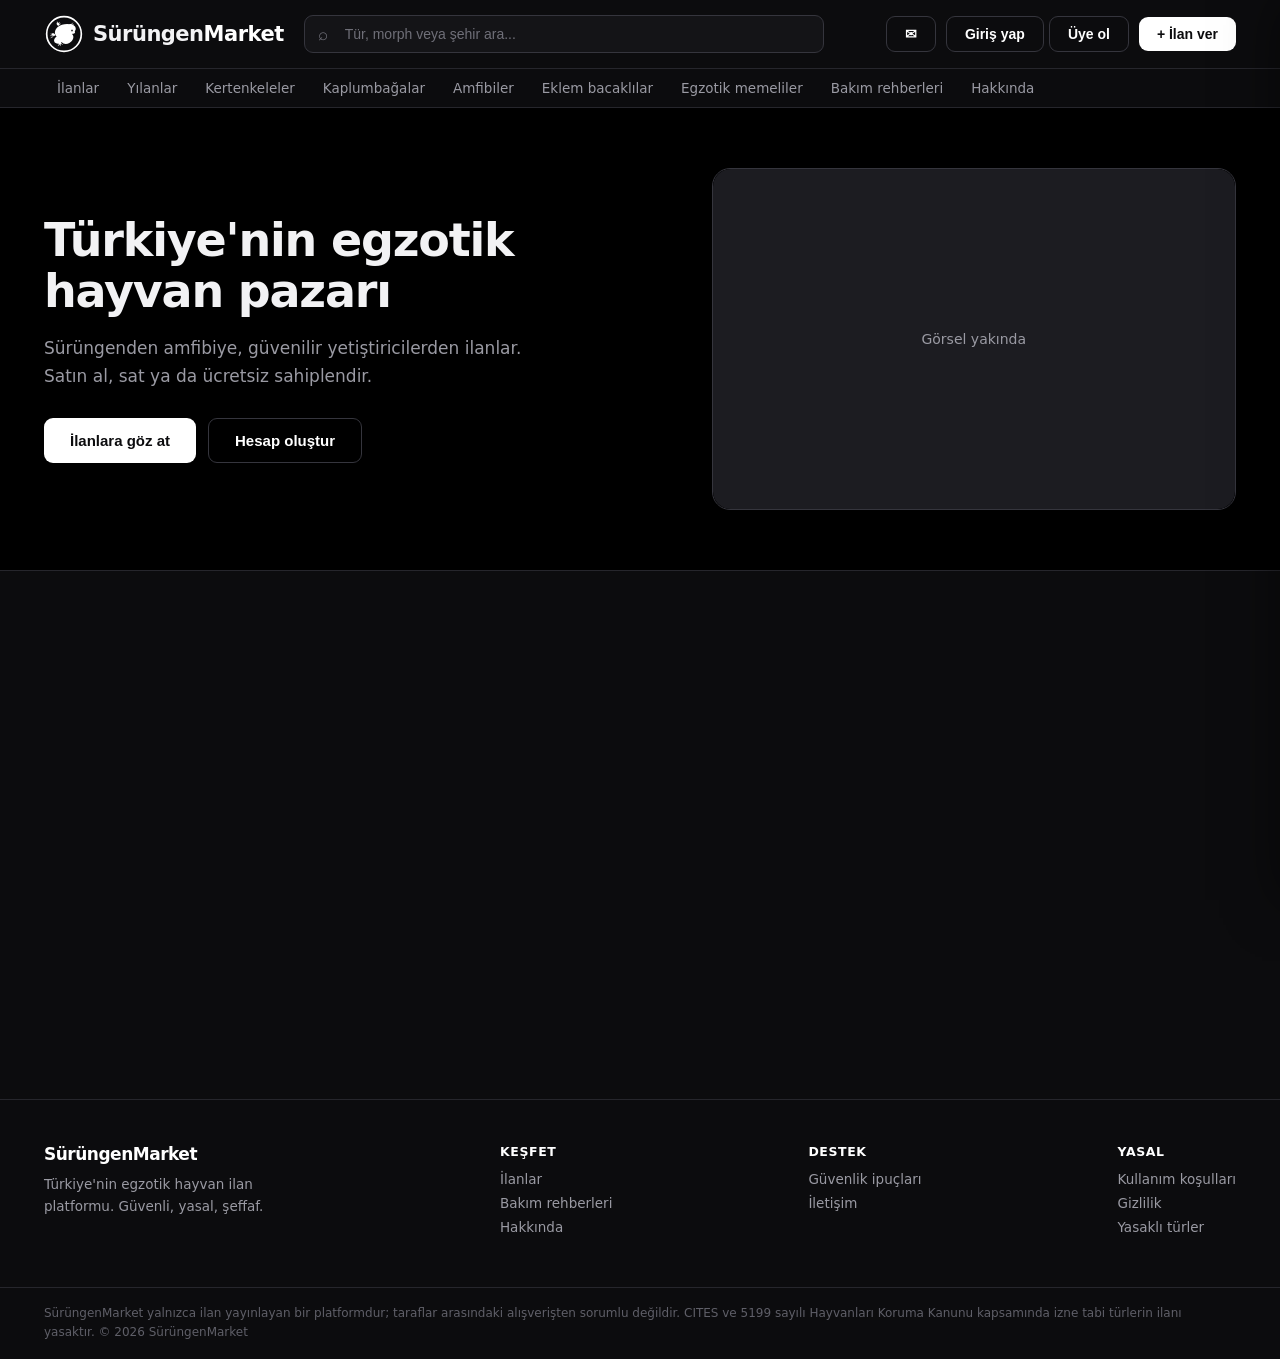
==== commit 2aafdd21: "s" ====
--- a/index.html
+++ b/index.html
@@ -89,7 +89,10 @@
           <button class="btn btn-ghost" id="hero-register">Hesap oluştur</button>
         </div>
       </div>
-      <div class="hero-img"><div style="width:100%;height:360px;background:var(--bg-3);display:flex;align-items:center;justify-content:center;color:var(--muted);font-size:14px;">Görsel yakında</div></div>
+      <div class="hero-img">
+        <img src="hero.jpg" alt="Leopar gecko" style="width:100%;height:360px;object-fit:cover;border-radius:18px;display:block;" onerror="this.style.display='none';this.nextElementSibling.style.display='flex';">
+        <div style="width:100%;height:360px;background:var(--bg-3);display:none;align-items:center;justify-content:center;color:var(--muted);font-size:14px;border-radius:18px;">Görsel yakında</div>
+      </div>
     </div>
   </section>
 
